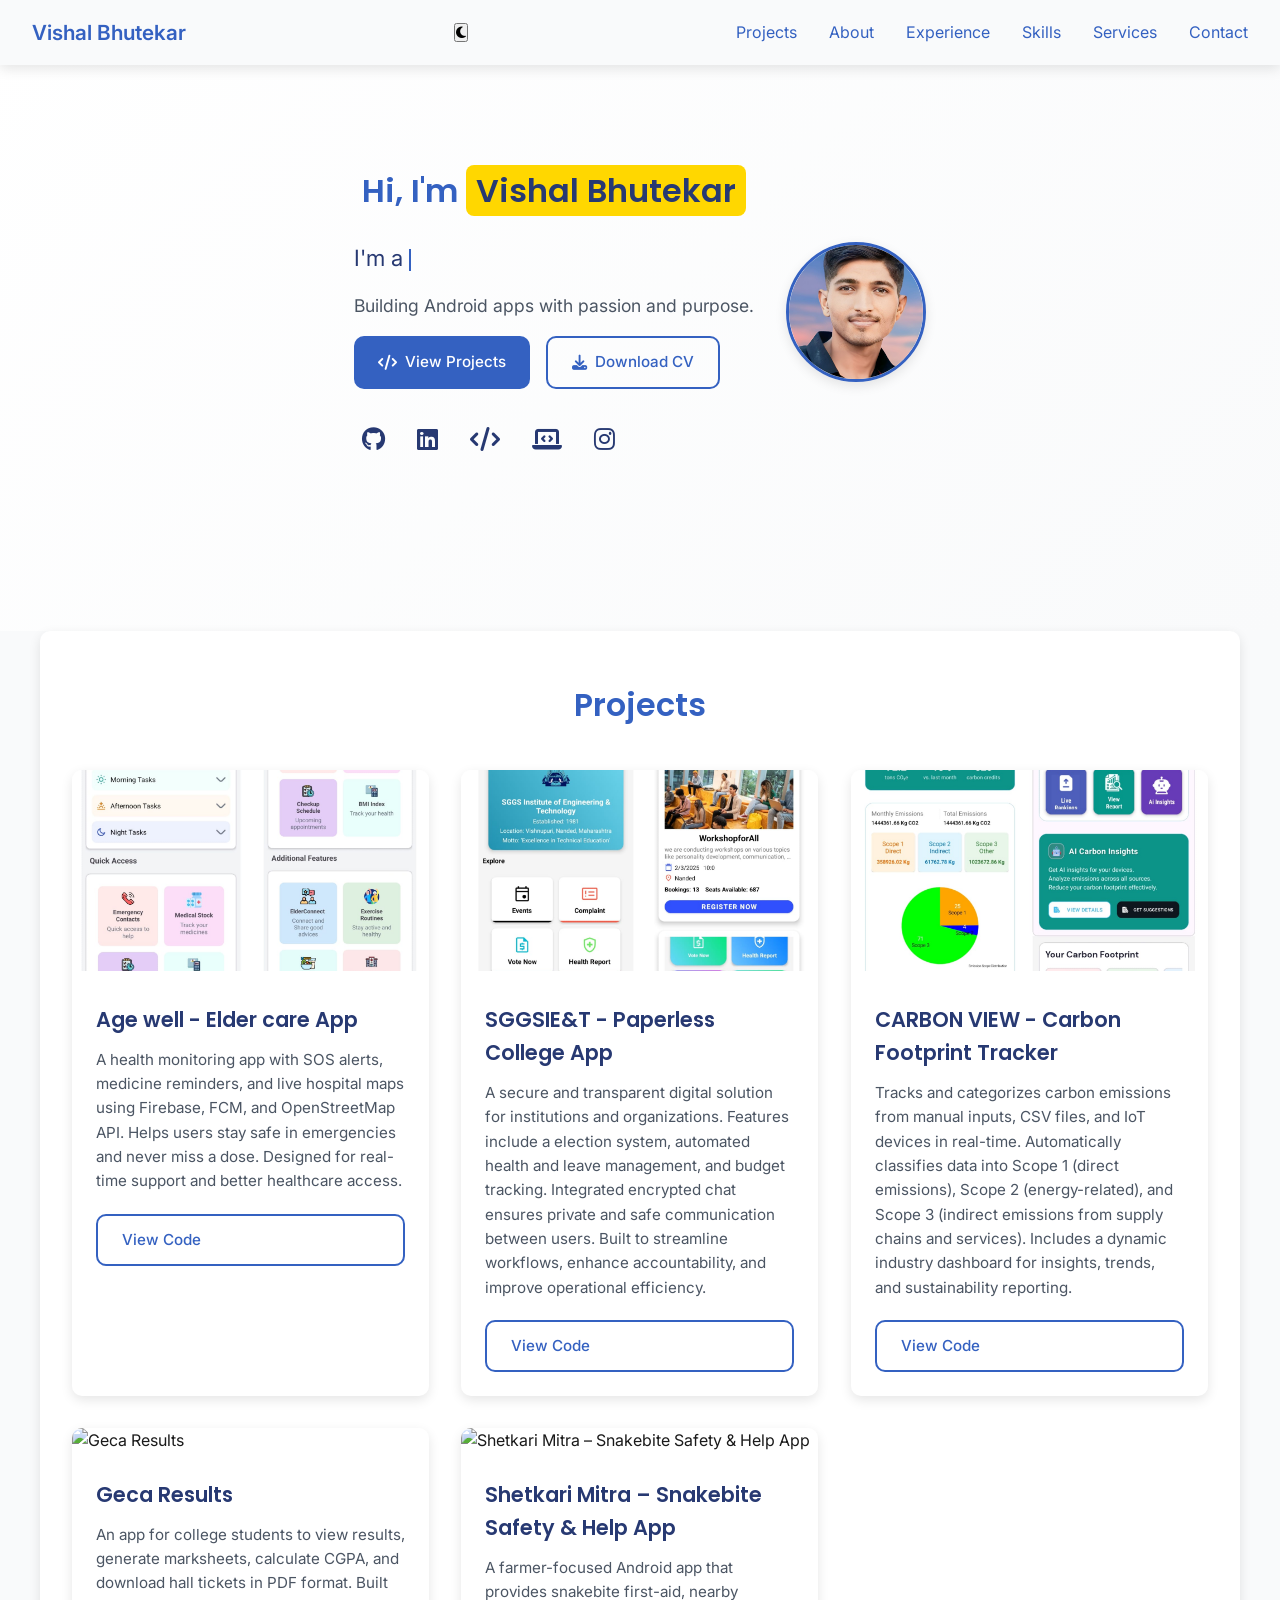
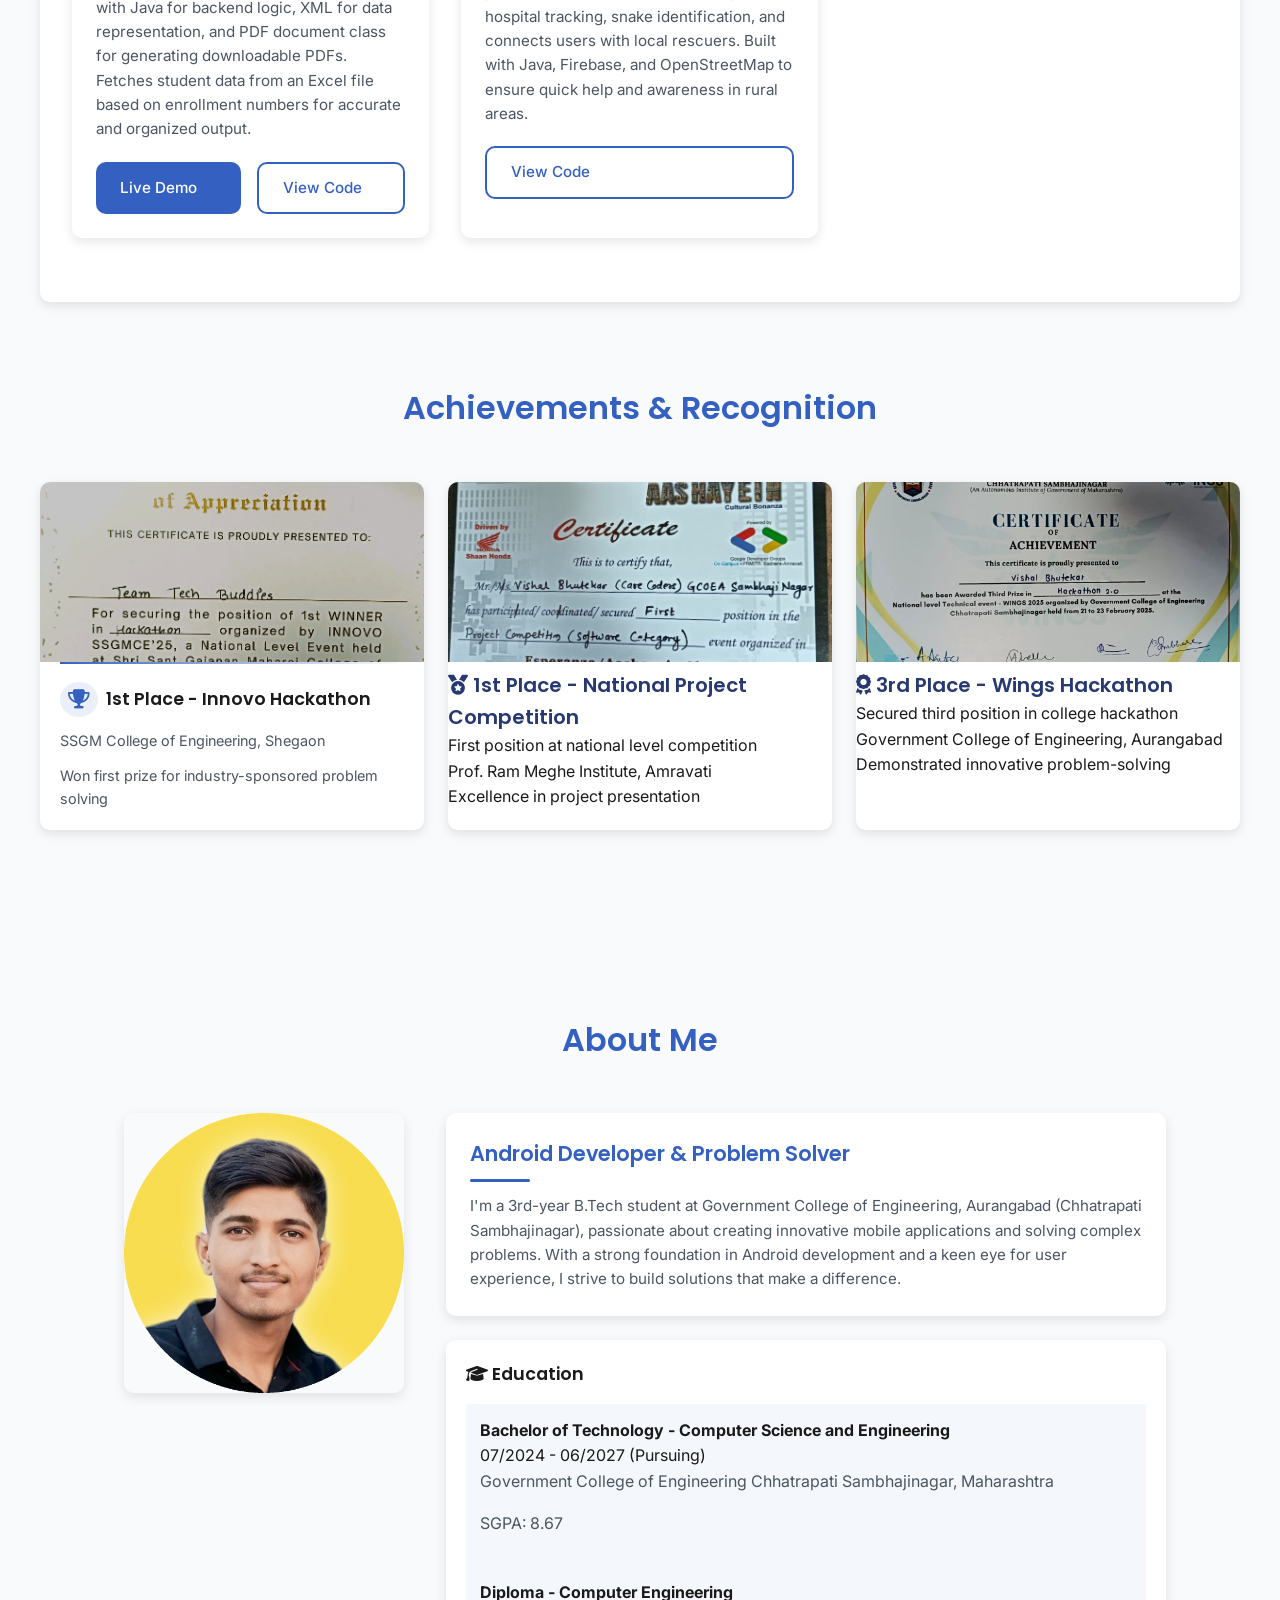
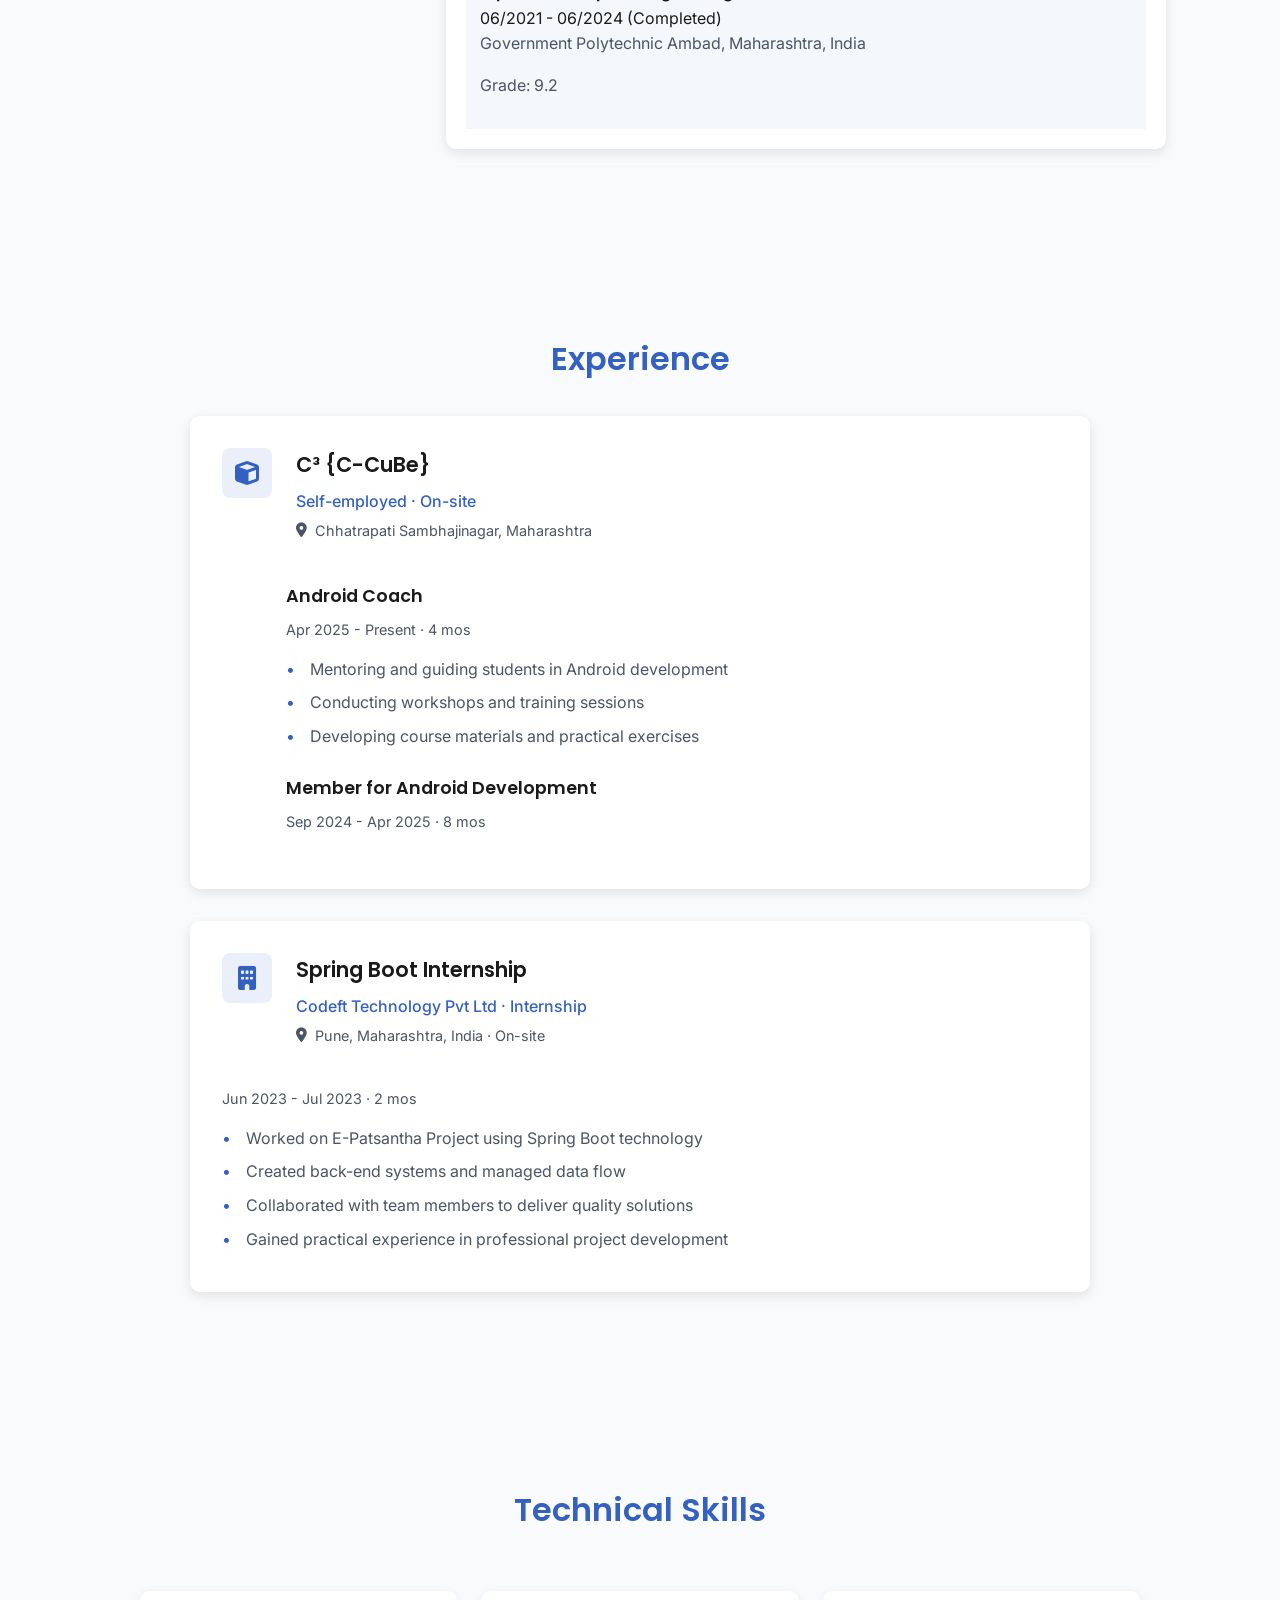
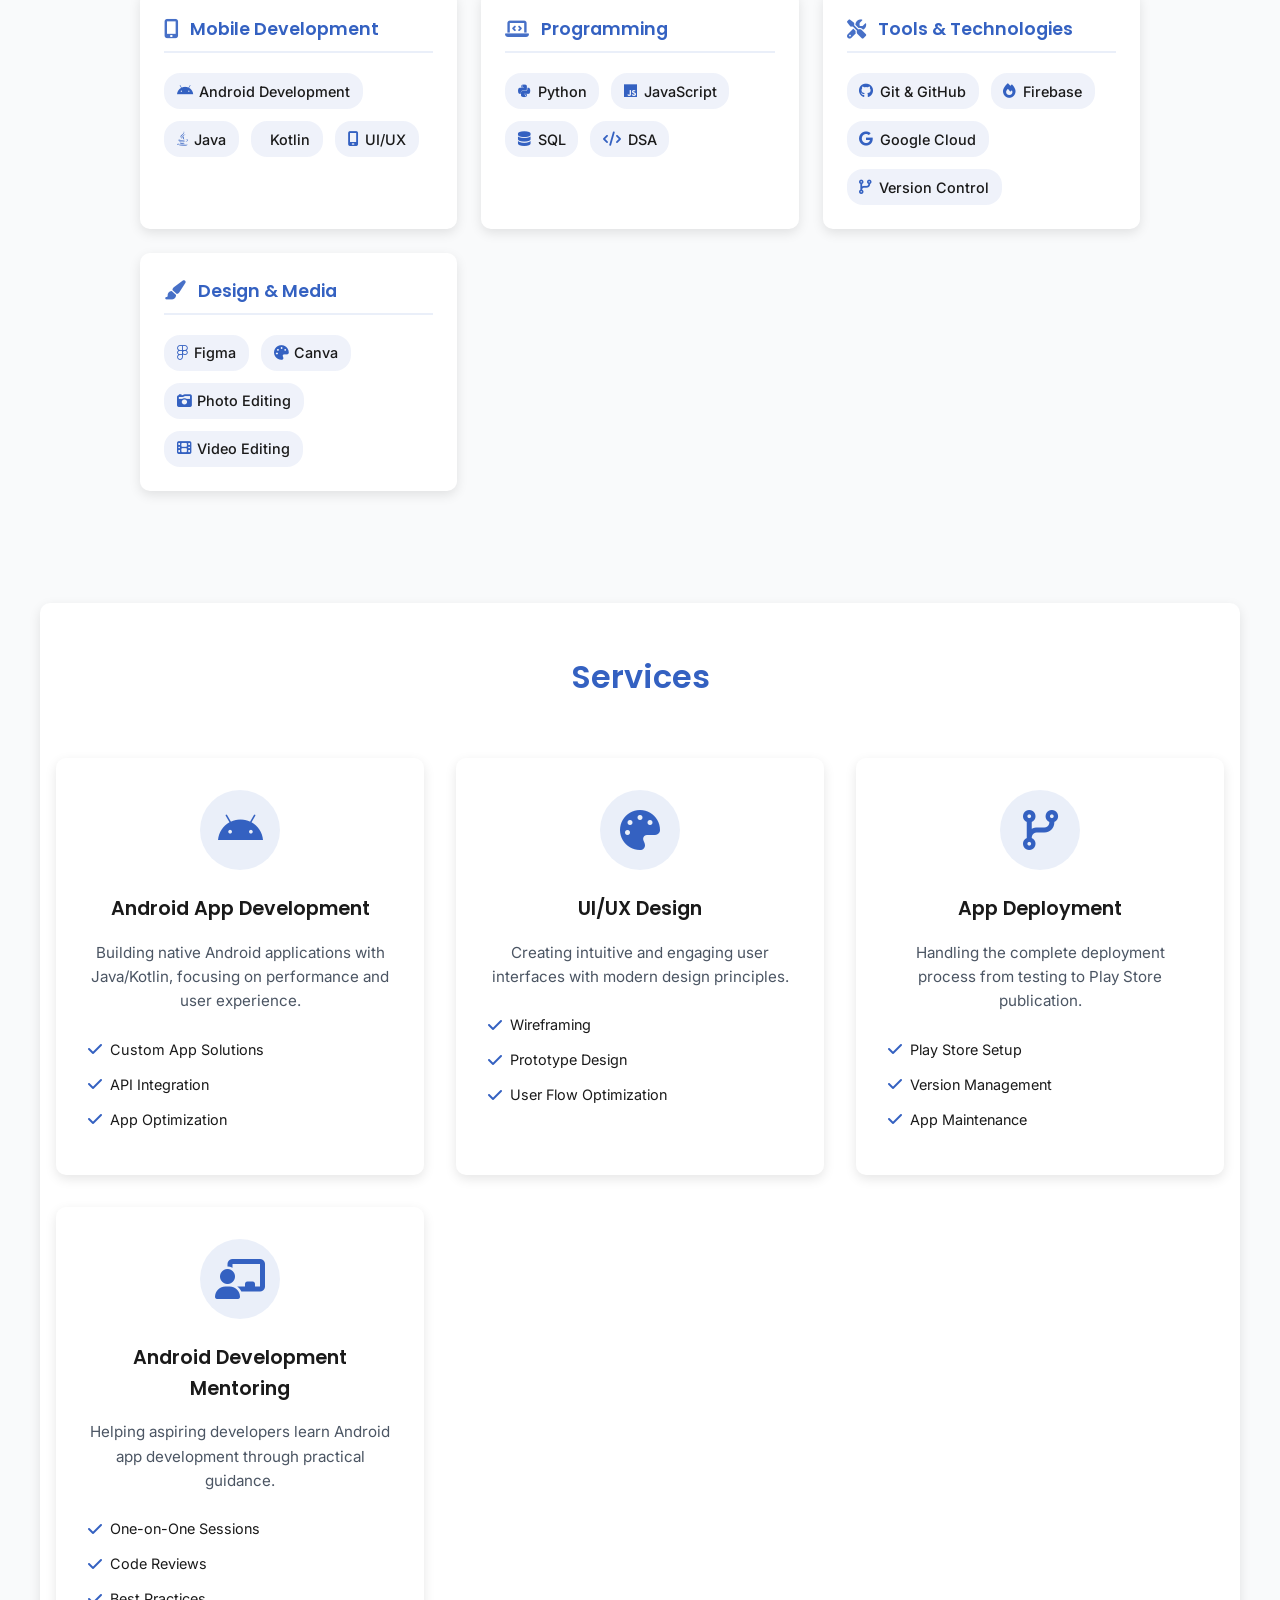
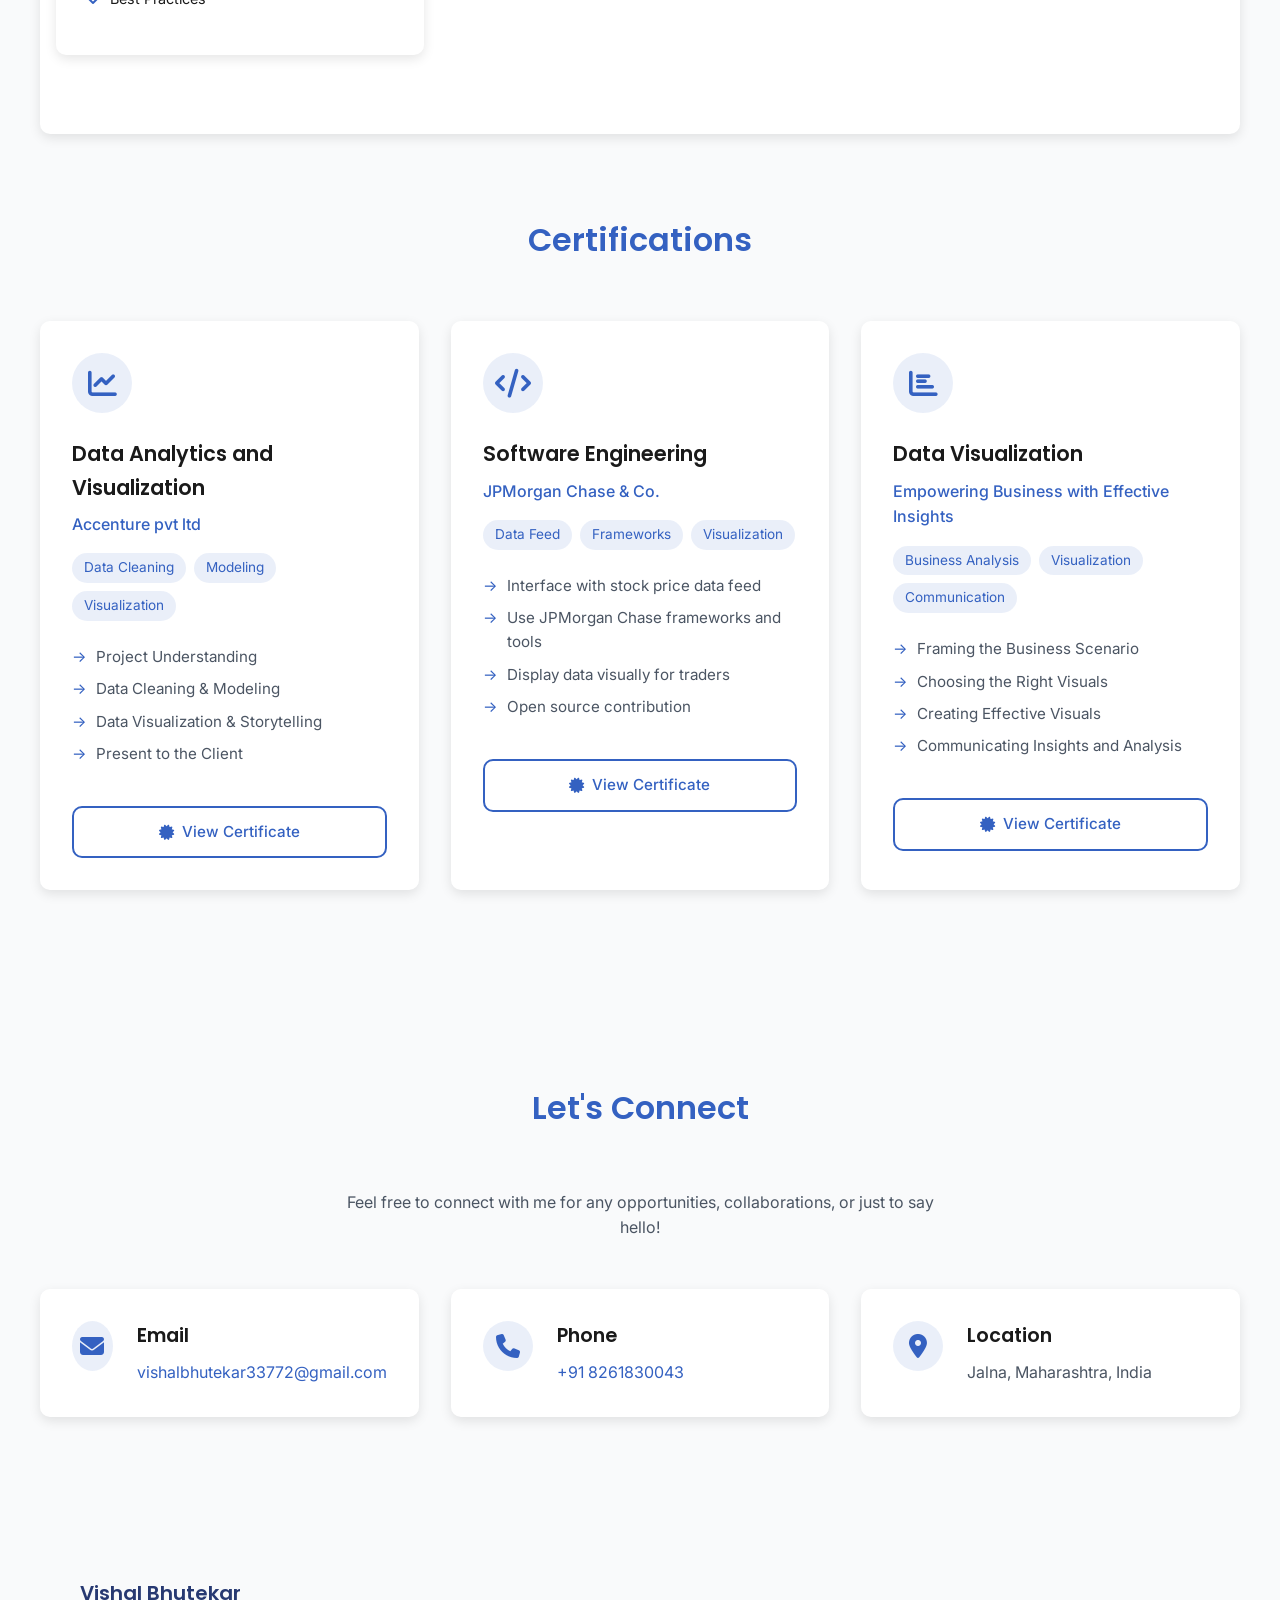
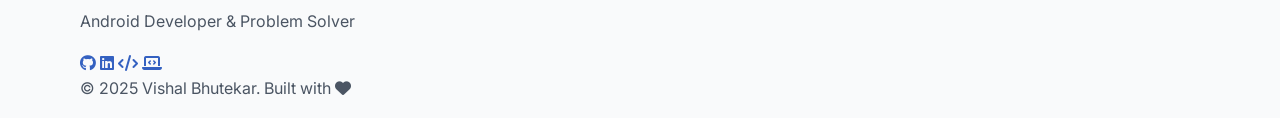
==== index.html @ 5644ce66 "added final commit" ====
<!DOCTYPE html>
<html lang="en">
<head>
    <meta charset="UTF-8">
    <meta name="viewport" content="width=device-width, initial-scale=1.0, viewport-fit=cover">
    <meta name="description" content="Portfolio of Vishal Rajesh Bhutekar - Computer Science student at Government College of Engineering, Aurangabad specializing in Android development">
    <meta name="keywords" content="Android development, web development, Vishal Rajesh Bhutekar, LeetCode, Codeforces, open source">
    <meta name="author" content="Vishal Rajesh Bhutekar">
    <meta property="og:title" content="Vishal Bhutekar - Portfolio">
    <meta property="og:description" content="Explore the portfolio of Vishal Rajesh Bhutekar, an Android Developer passionate about creating innovative applications. Contact: vishalbhutekar33772@gmail.com">
    <meta property="og:image" content="images/profile.jpg">
    <meta property="og:url" content="https://vishalbhutekar.netlify.app/">
    <title>Vishal Bhutekar - Portfolio</title>

    <!-- Favicon -->
    <link rel="icon" type="image/webp" href="images/favicon.webp">
    <!-- Preload critical resources -->
    <link rel="preload" href="https://fonts.googleapis.com/css2?family=Inter:wght@400;500;600;700&family=Poppins:wght@400;500;600;700&display=swap" as="style">
    <link rel="preload" href="images/profile.webp" as="image">

    <!-- Google Fonts -->
    <link href="https://fonts.googleapis.com/css2?family=Inter:wght@400;500;600;700&family=Poppins:wght@400;500;600;700&display=swap" rel="stylesheet">

    <!-- Font Awesome -->
    <link rel="stylesheet" href="https://cdnjs.cloudflare.com/ajax/libs/font-awesome/6.4.0/css/all.min.css" integrity="sha512-iecdLmaskl7CVkqkXNQ/ZH/XLlvWZOJyj7Yy7tcenmpD1ypASozpmT/E0iPtmFIB46ZmdtAc9eNBvH0H/ZpiBw==" crossorigin="anonymous" referrerpolicy="no-referrer" />

    <!-- AOS Animation Library -->
    <link rel="stylesheet" href="https://unpkg.com/aos@next/dist/aos.css" />

    <!-- Custom CSS -->
    <link rel="stylesheet" href="style.css">
</head>
<body>
    <!-- Loader -->
    <div class="loader">
        <div class="loader-content">
            <div class="spinner"></div>
        </div>
    </div>

    <!-- Scroll to Top Button -->
    <button id="scrollToTop" class="scroll-to-top" aria-label="Scroll to top">
        <i class="fas fa-arrow-up"></i>
    </button>

    <!-- Header / Navigation -->
    <header>
        <nav class="nav">
            <div class="nav-brand">Vishal Bhutekar</div>
            <div class="nav-actions">
                <button id="themeToggle" class="theme-toggle" aria-label="Toggle theme">
                    <i class="fas fa-moon"></i>
                </button>
                <button class="hamburger" aria-label="Toggle navigation menu" aria-expanded="false">
                    <i class="fas fa-bars"></i>
                </button>
            </div>
            <ul class="nav-links">
                <li><a href="#projects">Projects</a></li>
                <li><a href="#about">About</a></li>
                <li><a href="#experience">Experience</a></li>
                <li><a href="#skills">Skills</a></li>
                <li><a href="#services">Services</a></li>
                <li><a href="#contact">Contact</a></li>
            </ul>
        </nav>
    </header>

    <!-- Hero Section -->
    <section class="hero" id="home">
        <div class="hero-content" data-aos="fade-up">
            <div class="hero-text">
                <h2>Hi, I'm <span class="highlight">Vishal Bhutekar</span></h2>
                <div class="typing-text">I'm a 
                    <span class="typed-text"></span>
                    <span class="cursor"></span>
                </div>
                <p class="hero-tagline">Building Android apps with passion and purpose.</p>
                <div class="hero-actions">
                    <a href="#projects" class="btn-primary"><i class="fas fa-code"></i> View Projects</a>
                    <a href="javascript:void(0)" class="btn-secondary" id="download-cv"><i class="fas fa-download"></i> Download CV</a>
                </div>
                <div class="social-links">
                    <a href="https://github.com/vishal-bhutekar21" target="_blank" rel="noopener noreferrer" aria-label="GitHub Profile"><i class="fab fa-github"></i></a>
                    <a href="https://www.linkedin.com/in/vishal-bhutekar21/" target="_blank" rel="noopener noreferrer" aria-label="LinkedIn Profile"><i class="fab fa-linkedin"></i></a>
                    <a href="https://leetcode.com/u/Vishal_1233/" target="_blank" rel="noopener noreferrer" aria-label="LeetCode Profile"><i class="fas fa-code"></i></a>
                    <a href="https://codeforces.com/profile/Vishal_1233" target="_blank" rel="noopener noreferrer" aria-label="Codeforces Profile"><i class="fas fa-laptop-code"></i></a>
                    <a href="https://www.instagram.com/vishal_b__21/" target="_blank" rel="noopener noreferrer" aria-label="Instagram Profile"><i class="fab fa-instagram"></i></a>
                </div>
            </div>
            <div class="hero-image" data-aos="fade-left">
                <img src="images/profile.jpg" alt="Vishal Bhutekar profile picture" class="hero-img" loading="eager">
            </div>
        </div>
    </section>

    <!-- Projects Section -->
   <!-- Only the Projects Section is shown for brevity; replace this in your existing HTML -->
<section id="projects" class="section">
    <h2 data-aos="fade-up">Projects</h2>
    <div class="project-grid">
        <div class="project-card" data-aos="flip-up">
            <img src="images/agewell.jpg" alt="Age well - Elder care App" loading="lazy" data-src="images/agewell.jpg" data-alt="Age well - Elder care App" class="project-image" onclick="openImageModal(this)">
            <div class="project-info">
                <h3>Age well - Elder care App</h3>
                <p>A health monitoring app with SOS alerts, medicine reminders, and live hospital maps using Firebase, FCM, and OpenStreetMap API.
                Helps users stay safe in emergencies and never miss a dose.
                Designed for real-time support and better healthcare access.</p>
                <div class="project-links">
                    <a href="https://github.com/vishal-bhutekar21/Age-well-Elder-Care" target="_blank" class="btn-secondary" rel="noopener noreferrer" aria-label="Source Code of Age well - Elder care App">View Code</a>
                </div>
            </div>
        </div>
        <div class="project-card" data-aos="flip-up" data-aos-delay="50">
            <img src="images/SGGS.jpg" alt="SGGSIE&T - Paperless College App" loading="lazy" data-src="images/SGGS.jpg" data-alt="SGGSIE&T - Paperless College App" class="project-image" onclick="openImageModal(this)">
            <div class="project-info">
                <h3>SGGSIE&T - Paperless College App</h3>
                <p>A secure and transparent digital solution for institutions and organizations.
                Features include a  election system, automated health and leave management, and  budget tracking.
                Integrated encrypted chat ensures private and safe communication between users.
                Built to streamline workflows, enhance accountability, and improve operational efficiency.</p>
                <div class="project-links">
                    <a href="https://github.com/vishal-bhutekar21/SGGSIE-T-College-app" target="_blank" class="btn-secondary" rel="noopener noreferrer" aria-label="Source Code of SGGSIE&T - Paperless College App">View Code</a>
                </div>
            </div>
        </div>
        <div class="project-card" data-aos="flip-up" data-aos-delay="100">
            <img src="images/carbonview.jpg" alt="CARBON VIEW - Carbon Footprint Tracker" loading="lazy" data-src="images/carbonview.jpg" data-alt="CARBON VIEW - Carbon Footprint Tracker" class="project-image" onclick="openImageModal(this)">
            <div class="project-info">
                <h3>CARBON VIEW - Carbon Footprint Tracker</h3>
                <p>Tracks and categorizes carbon emissions from manual inputs, CSV files, and IoT devices in real-time.
                Automatically classifies data into Scope 1 (direct emissions), Scope 2 (energy-related), and Scope 3 (indirect emissions from supply chains and services).
                Includes a dynamic industry dashboard for insights, trends, and sustainability reporting.</p>
                <div class="project-links">
                    <a href="https://github.com/vishal-bhutekar21/CarbonEmission-Classification-and-categorization" target="_blank" class="btn-secondary" rel="noopener noreferrer" aria-label="Source Code of CARBON VIEW - Carbon Footprint Tracker">View Code</a>
                </div>
            </div>
        </div>
        <div class="project-card" data-aos="flip-up" data-aos-delay="150">
            <img src="images/gecaresults.jpg" alt="Geca Results" loading="lazy" data-src="images/gecaresults.jpg" data-alt="Geca Results" class="project-image" onclick="openImageModal(this)">
            <div class="project-info">
                <h3>Geca Results</h3>
                <p>An app for college students to view results, generate marksheets, calculate CGPA, and download hall tickets in PDF format. Built with Java for backend logic, XML for data representation, and PDF document class for generating downloadable PDFs. Fetches student data from an Excel file based on enrollment numbers for accurate and organized output.</p>
                <div class="project-links">
                    <a href="https://www.linkedin.com/posts/vishal-bhutekar21_studentapp-edtech-pdfgeneration-activity-7290397165086986243-SK_I?utm_source=social_share_send&utm_medium=member_desktop_web&rcm=ACoAAET0mSkBi9n9vj0mQd3CVee2BMG5hVN2OhA" target="_blank" class="btn-primary" rel="noopener noreferrer" aria-label="Live Demo of Geca Results">Live Demo</a>
                    <a href="https://github.com/vishal-bhutekar21/Geca-Results" target="_blank" class="btn-secondary" rel="noopener noreferrer" aria-label="Source Code of Geca Results">View Code</a>
                </div>
            </div>
        </div>
        <div class="project-card" data-aos="flip-up" data-aos-delay="200">
            <img src="images/fittrack.jpg" alt="Shetkari Mitra – Snakebite Safety & Help App" loading="lazy" data-src="images/fittrack.jpg" data-alt="Shetkari Mitra – Snakebite Safety & Help App" class="project-image" onclick="openImageModal(this)">
            <div class="project-info">
                <h3>Shetkari Mitra – Snakebite Safety & Help App</h3>
                <p>A farmer-focused Android app that provides snakebite first-aid, nearby hospital tracking, snake identification, and connects users with local rescuers.
                Built with Java, Firebase, and OpenStreetMap to ensure quick help and awareness in rural areas.</p>
                <div class="project-links">
                    
                    <a href="https://github.com/vishal-bhutekar21/Setkari-Mitra--Android-Application-" target="_blank" class="btn-secondary" rel="noopener noreferrer" aria-label="Source Code of Shetkari Mitra – Snakebite Safety & Help App">View Code</a>
                </div>
            </div>
        </div>
    </div>
</section>

    <!-- Achievements Section -->
    <section id="achievements" class="section">
        <h2 data-aos="fade-up">Achievements & Recognition</h2>
        <div class="achievements-grid">
            <!-- Innovo Hackathon Achievement -->
            <div class="achievement-card" data-aos="fade-up">
                <img src="images/ssgmce.jpg" 
                     alt="Innovo Hackathon 2024" 
                     loading="lazy"
                     data-src="images/ssgmce.jpg"
                     data-alt="Innovo Hackathon 2024"
                     class="achievement-image"
                     onclick="openImageModal(this)">
                <div class="achievement-content">
                    <h3><i class="fas fa-trophy"></i> 1st Place - Innovo Hackathon</h3>
                    <p>SSGM College of Engineering, Shegaon</p>
                    <p>Won first prize for industry-sponsored problem solving</p>
                </div>
            </div>

            <!-- PRMIT Project Competition -->
            <div class="achievement-card" data-aos="fade-up" data-aos-delay="100">
                <div class="achievement-image" onclick="openCertificateModal(this)">
                    <img src="images/amaravatihack.jpg" 
                         alt="National Level Project Competition" 
                         loading="lazy"
                         data-certificate="assets/certificates/prmit-certificate.pdf">
                </div>
                <div class="achievement-details">
                    <h3><i class="fas fa-medal"></i> 1st Place - National Project Competition</h3>
                    <ul>
                        <li>First position at national level competition</li>
                        <li>Prof. Ram Meghe Institute, Amravati</li>
                        <li>Excellence in project presentation</li>
                    </ul>
                </div>
            </div>

            <!-- Wings Hackathon -->
            <div class="achievement-card" data-aos="fade-up" data-aos-delay="200">
                <div class="achievement-image" onclick="openCertificateModal(this)">
                    <img src="images/gecahack.jpg" 
                         alt="Wings Hackathon GECA" 
                         loading="lazy"
                         data-certificate="assets/certificates/wings-certificate.pdf">
                </div>
                <div class="achievement-details">
                    <h3><i class="fas fa-award"></i> 3rd Place - Wings Hackathon</h3>
                    <ul>
                        <li>Secured third position in college hackathon</li>
                        <li>Government College of Engineering, Aurangabad</li>
                        <li>Demonstrated innovative problem-solving</li>
                    </ul>
                </div>
            </div>
        </div>
    </section>

    <!-- About Section -->
    <section id="about" class="section">
    <h2 data-aos="fade-up">About Me</h2>
    <div class="about-container" data-aos="fade-up">
        <div class="about-image-wrapper">
            <img src="images/picofme.png" alt="Vishal Rajesh Bhutekar" loading="lazy">
        </div>
        <div class="about-content">
            <div class="about-text">
                <h3>Android Developer & Problem Solver</h3>
                <p>I'm a 3rd-year B.Tech student at Government College of Engineering, Aurangabad (Chhatrapati Sambhajinagar), passionate about creating innovative mobile applications and solving complex problems. With a strong foundation in Android development and a keen eye for user experience, I strive to build solutions that make a difference.</p>
            </div>
            
            <div class="about-details">
                <div class="education-timeline">
                    <h4><i class="fas fa-graduation-cap"></i> Education</h4>
                    <div class="education-items">
                        <div class="education-item" data-aos="fade-up">
                            <div class="education-header">
                                <h5>Bachelor of Technology - Computer Science and Engineering</h5>
                                <span class="education-date">07/2024 - 06/2027 (Pursuing)</span>
                            </div>
                            <p class="education-school">Government College of Engineering Chhatrapati Sambhajinagar, Maharashtra</p>
                            <p class="education-score">SGPA: 8.67</p>
                        </div>

                        <div class="education-item" data-aos="fade-up">
                            <div class="education-header">
                                <h5>Diploma - Computer Engineering</h5>
                                <span class="education-date">06/2021 - 06/2024 (Completed)</span>
                            </div>
                            <p class="education-school">Government Polytechnic Ambad, Maharashtra, India</p>
                            <p class="education-score">Grade: 9.2</p>
                        </div>
                    </div>
                </div>
            </div>
        </div>
    </div>
</section>

    <!-- Experience Section -->
    <section id="experience" class="section">
        <h2 data-aos="fade-up">Experience</h2>
        <div class="experience-timeline">
            <!-- Current Role -->
            <div class="experience-card" data-aos="fade-up">
                <div class="experience-header">
                    <div class="company-logo">
                        <i class="fas fa-cube"></i>
                    </div>
                    <div class="experience-title">
                        <h3>C³ {C-CuBe}</h3>
                        <p class="company">Self-employed · On-site</p>
                        <p class="location"><i class="fas fa-map-marker-alt"></i> Chhatrapati Sambhajinagar, Maharashtra</p>
                    </div>
                </div>
                <div class="experience-roles">
                    <div class="role">
                        <h4>Android Coach</h4>
                        <p class="duration">Apr 2025 - Present · 4 mos</p>
                        <ul class="responsibilities">
                            <li>Mentoring and guiding students in Android development</li>
                            <li>Conducting workshops and training sessions</li>
                            <li>Developing course materials and practical exercises</li>
                        </ul>
                    </div>
                    <div class="role">
                        <h4>Member for Android Development</h4>
                        <p class="duration">Sep 2024 - Apr 2025 · 8 mos</p>
                    </div>
                </div>
            </div>

            <!-- Internship -->
            <div class="experience-card" data-aos="fade-up" data-aos-delay="100">
                <div class="experience-header">
                    <div class="company-logo">
                        <i class="fas fa-building"></i>
                    </div>
                    <div class="experience-title">
                        <h3>Spring Boot Internship</h3>
                        <p class="company">Codeft Technology Pvt Ltd · Internship</p>
                        <p class="location"><i class="fas fa-map-marker-alt"></i> Pune, Maharashtra, India · On-site</p>
                    </div>
                </div>
                <div class="experience-content">
                    <p class="duration">Jun 2023 - Jul 2023 · 2 mos</p>
                    <ul class="responsibilities">
                        <li>Worked on E-Patsantha Project using Spring Boot technology</li>
                        <li>Created back-end systems and managed data flow</li>
                        <li>Collaborated with team members to deliver quality solutions</li>
                        <li>Gained practical experience in professional project development</li>
                    </ul>
                </div>
            </div>
        </div>
    </section>

    <!-- Skills Section -->
    <section id="skills" class="section">
    <h2 data-aos="fade-up">Technical Skills</h2>
    <div class="skills-container">
        <div class="skills-wrapper" data-aos="fade-up">
            <div class="skill-category">
                <h3><i class="fas fa-mobile-alt"></i> Mobile Development</h3>
                <div class="skills-list">
                    <div class="skill-tag"><i class="fab fa-android"></i> Android Development</div>
                    <div class="skill-tag"><i class="fab fa-java"></i> Java</div>
                    <div class="skill-tag"><i class="fab fa-kotlin"></i> Kotlin</div>
                    <div class="skill-tag"><i class="fas fa-mobile-screen"></i> UI/UX</div>
                </div>
            </div>
            
            <div class="skill-category">
                <h3><i class="fas fa-laptop-code"></i> Programming</h3>
                <div class="skills-list">
                    <div class="skill-tag"><i class="fab fa-python"></i> Python</div>
                    <div class="skill-tag"><i class="fab fa-js"></i> JavaScript</div>
                    <div class="skill-tag"><i class="fas fa-database"></i> SQL</div>
                    <div class="skill-tag"><i class="fas fa-code"></i> DSA</div>
                </div>
            </div>

            <div class="skill-category">
                <h3><i class="fas fa-tools"></i> Tools & Technologies</h3>
                <div class="skills-list">
                    <div class="skill-tag"><i class="fab fa-github"></i> Git & GitHub</div>
                    <div class="skill-tag"><i class="fas fa-fire"></i> Firebase</div>
                    <div class="skill-tag"><i class="fab fa-google"></i> Google Cloud</div>
                    <div class="skill-tag"><i class="fas fa-code-branch"></i> Version Control</div>
                </div>
            </div>

            <div class="skill-category">
                <h3><i class="fas fa-paint-brush"></i> Design & Media</h3>
                <div class="skills-list">
                    <div class="skill-tag"><i class="fab fa-figma"></i> Figma</div>
                    <div class="skill-tag"><i class="fas fa-palette"></i> Canva</div>
                    <div class="skill-tag"><i class="fas fa-camera-retro"></i> Photo Editing</div>
                    <div class="skill-tag"><i class="fas fa-film"></i> Video Editing</div>
                </div>
            </div>
        </div>
    </div>
</section>

    <!-- Services Section -->
    <section id="services" class="section">
        <h2 data-aos="fade-up">Services</h2>
        <div class="services-grid">
            <div class="service-item" data-aos="flip-up">
                <i class="fab fa-android"></i>
                <h3>Android App Development</h3>
                <p>Building native Android applications with Java/Kotlin, focusing on performance and user experience.</p>
                <ul class="service-features">
                    <li><i class="fas fa-check"></i> Custom App Solutions</li>
                    <li><i class="fas fa-check"></i> API Integration</li>
                    <li><i class="fas fa-check"></i> App Optimization</li>
                </ul>
            </div>

            <div class="service-item" data-aos="flip-up" data-aos-delay="50">
                <i class="fas fa-palette"></i>
                <h3>UI/UX Design</h3>
                <p>Creating intuitive and engaging user interfaces with modern design principles.</p>
                <ul class="service-features">
                    <li><i class="fas fa-check"></i> Wireframing</li>
                    <li><i class="fas fa-check"></i> Prototype Design</li>
                    <li><i class="fas fa-check"></i> User Flow Optimization</li>
                </ul>
            </div>

            <div class="service-item" data-aos="flip-up" data-aos-delay="100">
                <i class="fas fa-code-branch"></i>
                <h3>App Deployment</h3>
                <p>Handling the complete deployment process from testing to Play Store publication.</p>
                <ul class="service-features">
                    <li><i class="fas fa-check"></i> Play Store Setup</li>
                    <li><i class="fas fa-check"></i> Version Management</li>
                    <li><i class="fas fa-check"></i> App Maintenance</li>
                </ul>
            </div>

            <div class="service-item" data-aos="flip-up" data-aos-delay="150">
                <i class="fas fa-chalkboard-teacher"></i>
                <h3>Android Development Mentoring</h3>
                <p>Helping aspiring developers learn Android app development through practical guidance.</p>
                <ul class="service-features">
                    <li><i class="fas fa-check"></i> One-on-One Sessions</li>
                    <li><i class="fas fa-check"></i> Code Reviews</li>
                    <li><i class="fas fa-check"></i> Best Practices</li>
                </ul>
            </div>
        </div>
    </section>

    <!-- Certifications Section -->
    <section id="certifications" class="section">
    <h2 data-aos="fade-up">Certifications</h2>
    <div class="certifications-grid">
        <!-- Data Analytics Certificate -->
        <div class="certification-card" data-aos="fade-up">
            <div class="certification-content">
                <div class="cert-icon">
                    <i class="fas fa-chart-line"></i>
                </div>
                <h3>Data Analytics and Visualization</h3>
                <p class="issuer">Accenture pvt ltd</p>
                <div class="cert-skills">
                    <span>Data Cleaning</span>
                    <span>Modeling</span>
                    <span>Visualization</span>
                </div>
                <ul class="cert-details">
                    <li>Project Understanding</li>
                    <li>Data Cleaning & Modeling</li>
                    <li>Data Visualization & Storytelling</li>
                    <li>Present to the Client</li>
                </ul>
                <a href="assets/certificates/accenturecertificate.pdf" class="btn-secondary cert-btn" target="_blank">
                    <i class="fas fa-certificate"></i> View Certificate
                </a>
            </div>
        </div>

        <!-- Software Engineering Certificate -->
        <div class="certification-card" data-aos="fade-up" data-aos-delay="100">
            <div class="certification-content">
                <div class="cert-icon">
                    <i class="fas fa-code"></i>
                </div>
                <h3>Software Engineering</h3>
                <p class="issuer">JPMorgan Chase & Co.</p>
                <div class="cert-skills">
                    <span>Data Feed</span>
                    <span>Frameworks</span>
                    <span>Visualization</span>
                </div>
                <ul class="cert-details">
                    <li>Interface with stock price data feed</li>
                    <li>Use JPMorgan Chase frameworks and tools</li>
                    <li>Display data visually for traders</li>
                    <li>Open source contribution</li>
                </ul>
                <a href="assets/certificates/jpmorgancerti.pdf" class="btn-secondary cert-btn" target="_blank">
                    <i class="fas fa-certificate"></i> View Certificate
                </a>
            </div>
        </div>

        <!-- Data Visualization Certificate -->
        <div class="certification-card" data-aos="fade-up" data-aos-delay="200">
            <div class="certification-content">
                <div class="cert-icon">
                    <i class="fas fa-chart-bar"></i>
                </div>
                <h3>Data Visualization</h3>
                <p class="issuer">Empowering Business with Effective Insights</p>
                <div class="cert-skills">
                    <span>Business Analysis</span>
                    <span>Visualization</span>
                    <span>Communication</span>
                </div>
                <ul class="cert-details">
                    <li>Framing the Business Scenario</li>
                    <li>Choosing the Right Visuals</li>
                    <li>Creating Effective Visuals</li>
                    <li>Communicating Insights and Analysis</li>
                </ul>
                <a href="assets/certificates/tatacertificate.pdf" class="btn-secondary cert-btn" target="_blank">
                    <i class="fas fa-certificate"></i> View Certificate
                </a>
            </div>
        </div>
    </div>
</section>

    <!-- Contact Section -->
    <section id="contact" class="section">
    <h2 data-aos="fade-up">Let's Connect</h2>
    <div class="contact-container">
        <div class="contact-intro" data-aos="fade-up">
          
            <p>Feel free to connect with me for any opportunities, collaborations, or just to say hello!</p>
        </div>
        <div class="contact-grid">
            <div class="contact-card" data-aos="fade-up">
                <div class="card-icon">
                    <i class="fas fa-envelope"></i>
                </div>
                <div class="card-content">
                    <h3>Email</h3>
                    <a href="mailto:vishalbhutekar33772@gmail.com" class="contact-link">
                        vishalbhutekar33772@gmail.com
                    </a>
                </div>
            </div>
            <div class="contact-card" data-aos="fade-up" data-aos-delay="50">
                <div class="card-icon">
                    <i class="fas fa-phone"></i>
                </div>
                <div class="card-content">
                    <h3>Phone</h3>
                    <a href="tel:+918261830043" class="contact-link">
                        +91 8261830043
                    </a>
                </div>
            </div>
            <div class="contact-card" data-aos="fade-up" data-aos-delay="100">
                <div class="card-icon">
                    <i class="fas fa-map-marker-alt"></i>
                </div>
                <div class="card-content">
                    <h3>Location</h3>
                    <p>Jalna, Maharashtra, India</p>
                </div>
            </div>
            
        </div>
        
           
    </div>
</section>

    <!-- Footer -->
    <footer class="footer">
    <div class="container">
        <div class="footer-content">
            <div class="footer-brand">
                <h3>Vishal Bhutekar</h3>
                <p>Android Developer & Problem Solver</p>
            </div>
            <div class="footer-social">
                <a href="https://github.com/vishal-bhutekar21" target="_blank" rel="noopener noreferrer" aria-label="GitHub">
                    <i class="fab fa-github"></i>
                </a>
                <a href="https://www.linkedin.com/in/vishal-bhutekar21/" target="_blank" rel="noopener noreferrer" aria-label="LinkedIn">
                    <i class="fab fa-linkedin"></i>
                </a>
                <a href="https://leetcode.com/u/Vishal_1233/" target="_blank" rel="noopener noreferrer" aria-label="LeetCode">
                    <i class="fas fa-code"></i>
                </a>
                <a href="https://codeforces.com/profile/Vishal_1233" target="_blank" rel="noopener noreferrer" aria-label="Codeforces">
                    <i class="fas fa-laptop-code"></i>
                </a>
            </div>
        </div>
        <div class="footer-bottom">
            <p>&copy; 2025 Vishal Bhutekar. Built with <i class="fas fa-heart"></i></p>
        </div>
    </div>
</footer>

    <!-- Scripts -->
    <script src="https://unpkg.com/aos@next/dist/aos.js"></script>
    <script src="https://cdn.jsdelivr.net/npm/typed.js@2.0.12"></script>
    <script src="main.js"></script>
</body>
</html>
---- style.css ----
/* Root Variables for Light and Dark Modes */
:root {
    --primary: #3461c1;
    --primary-dark: #273972;
    --accent: #ffd700;
    --bg: #f9fafb;
    --section-bg: #ffffff;
    --text: #1a1a1a;
    --text-muted: #4b5563;
    --border: #e5e7eb;
    --shadow: 0 4px 12px rgba(0, 0, 0, 0.1);
    --radius: 10px;
    --transition: all 0.3s ease;
     --primary-rgb: 52, 97, 193; 
}

[data-theme="dark"] {
    --primary: #60a5fa;
    --primary-dark: #3b82f6;
    --accent: #facc15;
    --bg: #111827;
    --section-bg: #1f2a44;
    --text: #e5e7eb;
    --text-muted: #9ca3af;
    --border: #374151;
    --shadow: 0 4px 12px rgba(0, 0, 0, 0.3);
}

/* Add at the top of your CSS file */
:root {
    --container-width-xl: 1440px;
    --container-width-lg: 1200px;
    --container-width-md: 968px;
    --container-width-sm: 768px;
    --container-width-xs: 480px;
}

/* Global Responsive Container */
.container {
    width: 90%;
    max-width: var(--container-width-lg);
    margin: 0 auto;
    padding: 0 1rem;
}

/* Section Spacing */
.section {
    padding: 5rem 0;
}

@media (max-width: 968px) {
    .section {
        padding: 4rem 0;
    }
}

@media (max-width: 768px) {
    .section {
        padding: 3rem 0;
    }
}

/* Responsive Typography */
html {
    font-size: 16px;
}

@media screen and (max-width: 1200px) {
    :root {
        --container-padding: 1.25rem;
        --section-spacing: 3.5rem;
    }
}

@media screen and (max-width: 992px) {
    html {
        font-size: 15px;
    }
    :root {
        --section-spacing: 3rem;
    }
}

@media screen and (max-width: 768px) {
    html {
        font-size: 14px;
    }
    :root {
        --container-padding: 1rem;
        --section-spacing: 2.5rem;
    }
}

@media screen and (max-width: 480px) {
    html {
        font-size: 13px;
    }
    :root {
        --container-padding: 0.875rem;
        --section-spacing: 2rem;
    }
}

/* Global Reset */
*, *::before, *::after {
    box-sizing: border-box;
    margin: 0;
    padding: 0;
}

body {
    font-family: 'Inter', 'Segoe UI', Arial, sans-serif;
    background: var(--bg);
    color: var(--text);
    font-size: 1rem;
    line-height: 1.6;
    min-height: 100vh;
    -webkit-font-smoothing: antialiased;
    scroll-behavior: smooth;
    transition: var(--transition);
}

/* Loader Styles */
.loader {
    position: fixed;
    top: 0;
    left: 0;
    width: 100%;
    height: 100%;
    background: var(--bg);
    display: flex;
    align-items: center;
    justify-content: center;
    z-index: 1000;
    transition: opacity 0.3s ease-out;
}

.loader.hidden {
    opacity: 0;
    pointer-events: none;
}

.spinner {
    width: 40px;
    height: 40px;
    border: 4px solid var(--primary);
    border-top: 4px solid var(--accent);
    border-radius: 50%;
    animation: spin 1s linear infinite;
}

@keyframes spin {
    0% { transform: rotate(0deg); }
    100% { transform: rotate(360deg); }
}

/* Scroll to Top Button */
.scroll-to-top {
    position: fixed;
    bottom: 24px;
    right: 24px;
    background: var(--primary);
    color: #fff;
    border: none;
    border-radius: 50%;
    width: 48px;
    height: 48px;
    display: flex;
    align-items: center;
    justify-content: center;
    cursor: pointer;
    opacity: 0;
    visibility: hidden;
    transition: var(--transition);
}

.scroll-to-top.show {
    opacity: 1;
    visibility: visible;
}

.scroll-to-top:hover {
    background: var(--primary-dark);
    transform: scale(1.1);
}

/* Reusable Containers */
.section {
    padding: 4rem 1rem;
    max-width: 1200px;
    margin: 0 auto;
}

h1, h2, h3, h4 {
    font-family: 'Poppins', 'Inter', sans-serif;
    font-weight: 600;
}

h1 { font-size: 2.5rem; margin-bottom: 0.5rem; }
h2 { font-size: 2rem; color: var(--primary); margin-bottom: 1.5rem; text-align: center; }
h3 { font-size: 1.25rem; color: var(--primary-dark); }
p { margin-bottom: 1rem; color: var(--text-muted); }

a {
    color: var(--primary);
    text-decoration: none;
    transition: var(--transition);
}

a:hover, a:focus { color: var(--accent); }
a:focus { outline: 2px solid var(--accent); outline-offset: 2px; }

ul, li { list-style: none; }

/* Button Styles */
.btn-primary, .btn-secondary {
    padding: 0.75rem 1.5rem;
    font-size: 0.95rem;
    border-radius: var(--radius);
    border: none;
    display: inline-flex;
    align-items: center;
    gap: 0.5rem;
    font-weight: 500;
    cursor: pointer;
    transition: var(--transition);
}

.btn-primary {
    background: var(--primary);
    color: #fff;
}

.btn-primary:hover, .btn-primary:focus {
    background: var(--primary-dark);
    color: var(--accent);
    transform: translateY(-2px);
}

.btn-secondary {
    background: transparent;
    color: var(--primary);
    border: 2px solid var(--primary);
}

.btn-secondary:hover, .btn-secondary:focus {
    background: var(--primary);
    color: #fff;
    transform: translateY(-2px);
}

/* Navigation Styles */
header {
    background: var(--section-bg);
    border-bottom: 1px solid var(--border);
    box-shadow: var(--shadow);
    position: sticky;
    top: 0;
    z-index: 1000;
}

.nav {
    display: flex;
    justify-content: space-between;
    align-items: center;
    padding: 1rem 2rem;
    position: fixed;
    width: 100%;
    top: 0;
    background: var(--bg);
    z-index: 1000;
    box-shadow: var(--shadow);
}

.nav-brand {
    font-size: 1.3rem;
    font-weight: 600;
    color: var(--primary);
}

.nav-actions {
    display: flex;
    align-items: center;
    gap: 1rem;
}

.hamburger {
    display: none;
    background: none;
    border: none;
    font-size: 1.5rem;
    color: var(--text);
    cursor: pointer;
    padding: 0.5rem;
}

.nav-links {
    display: flex;
    gap: 2rem;
    list-style: none;
    margin: 0;
    padding: 0;
}

@media screen and (max-width: 768px) {
    .hamburger {
        display: block;
    }

    .nav-links {
        display: none;
        position: absolute;
        top: 100%;
        left: 0;
        width: 100%;
        flex-direction: column;
        background: var(--bg);
        padding: 1rem;
        box-shadow: var(--shadow);
        text-align: center;
        gap: 1rem;
    }

    .nav-links.active {
        display: flex;
    }

    .nav-links li a {
        padding: 0.5rem 1rem;
        display: block;
    }
}

/* Hero Section */
.hero {
    background: linear-gradient(135deg, var(--section-bg) 0%, var(--bg) 100%);
    min-height: 70vh;
    display: flex;
    align-items: center;
    padding: 3rem 1rem;
}

.hero-content {
    display: flex;
    align-items: center;
    gap: 2rem;
    max-width: 1200px;
    margin: 0 auto;
}

.hero-text {
    flex: 1;
}

.hero-img {
    width: 140px;
    height: 140px;
    object-fit: cover;
    border-radius: 50%;
    border: 3px solid var(--primary);
    box-shadow: var(--shadow);
    transition: transform 0.3s ease;
}

.hero-img:hover {
    transform: scale(1.05);
}

.hero h2 span {
    background: var(--accent);
    color: var(--primary-dark);
    padding: 0.1em 0.3em;
    border-radius: 8px;
}

.hero-tagline {
    font-size: 1.1rem;
    color: var(--text-muted);
    margin: 1rem 0;
}

.typing-text {
    font-size: 1.4rem;
    color: var(--primary-dark);
    margin-bottom: 1rem;
}

.cursor {
    display: inline-block;
    width: 2px;
    height: 1.4rem;
    background: var(--primary);
    animation: blink 0.75s step-end infinite;
    vertical-align: middle;
}

@keyframes blink {
    50% { opacity: 0; }
}

.hero-actions {
    display: flex;
    gap: 1rem;
    flex-wrap: wrap;
}

.social-links {
    display: flex;
    gap: 1rem;
    margin-top: 1.5rem;
}

.social-links a {
    font-size: 1.5rem;
    color: var(--primary-dark);
    padding: 0.5rem;
    transition: var(--transition);
}

.social-links a:hover {
    color: var(--accent);
    transform: scale(1.2);
}

/* Projects Section */
#projects {
    background: var(--section-bg);
    border-radius: var(--radius);
    box-shadow: var(--shadow);
    padding: 3rem 1rem;
}

.project-grid {
    display: grid;
    grid-template-columns: repeat(auto-fit, minmax(300px, 1fr));
    gap: 2rem;
    max-width: 1200px;
    margin: 0 auto;
    padding: 1rem;
}

.project-card {
    background: var(--section-bg);
    border-radius: var(--radius);
    box-shadow: var(--shadow);
    overflow: hidden;
    transition: var(--transition);
}

.project-card:hover, .project-card:focus-within {
    transform: translateY(-5px);
    box-shadow: 0 8px 24px rgba(0, 0, 0, 0.15);
}

.project-card img {
    aspect-ratio: 16/9;
    width: 100%;
    height: auto;
    object-fit: cover;
    cursor: pointer;
}

.project-info {
    padding: 1.5rem;
}

.project-info h3 {
    margin-bottom: 0.75rem;
    font-size: 1.3rem;
}

.project-info p {
    font-size: 0.95rem;
    line-height: 1.6;
}

.project-links {
    display: flex;
    gap: 1rem;
    margin-top: 1.25rem;
}

.project-links a {
    flex: 1;
    text-align: center;
}

/* Achievements Section */
.stats-container {
    display: flex;
    justify-content: center;
    gap: 1.5rem;
    flex-wrap: wrap;
}

.stat-item {
    text-align: center;
    padding: 1.5rem;
    background: var(--section-bg);
    border-radius: var(--radius);
    box-shadow: var(--shadow);
    min-width: 180px;
    transition: var(--transition);
}

.stat-item:hover {
    transform: scale(1.05);
}

.stat-item i {
    font-size: 1.8rem;
    color: var(--primary);
    margin-bottom: 0.75rem;
}

.stat-item h3 {
    font-size: 1.4rem;
}

.stat-item p {
    font-size: 0.9rem;
}

.achievements-container {
    display: flex;
    gap: 3rem;
    align-items: center;
    margin-top: 2rem;
}

.achievements-image {
    flex: 1;
    max-width: 500px;
}

.achievements-image img {
    width: 100%;
    height: auto;
    border-radius: var(--radius);
    box-shadow: var(--shadow);
    transition: transform 0.3s ease;
}

.achievements-image img:hover {
    transform: scale(1.02);
}

.achievements-content {
    flex: 1;
}

.achievement-stats {
    display: grid;
    grid-template-columns: repeat(auto-fit, minmax(150px, 1fr));
    gap: 1.5rem;
    margin-bottom: 2rem;
}

.achievement-list {
    display: flex;
    flex-direction: column;
    gap: 1.5rem;
}

.achievement-item {
    display: flex;
    align-items: flex-start;
    gap: 1rem;
    padding: 1rem;
    background: var(--section-bg);
    border-radius: var(--radius);
    box-shadow: var(--shadow);
    transition: transform 0.3s ease;
}

.achievement-item:hover {
    transform: translateX(10px);
}

.achievement-item i {
    font-size: 1.5rem;
    color: var(--primary);
    padding: 0.5rem;
    background: rgba(var(--primary-rgb), 0.1);
    border-radius: 50%;
}

.achievement-item h4 {
    color: var(--text);
    margin-bottom: 0.25rem;
    font-size: 1.1rem;
}

.achievement-item p {
    color: var(--text-muted);
    font-size: 0.9rem;
    margin: 0;
}

/* Achievement Section Styles */
.achievements-grid {
    display: grid;
    grid-template-columns: repeat(auto-fit, minmax(280px, 1fr));
    gap: 1.5rem;
    padding: 1.5rem 0;
    max-width: 1200px;
    margin: 0 auto;
}

.achievement-card {
    background: var(--section-bg);
    border-radius: var(--radius);
    box-shadow: var(--shadow);
    overflow: hidden;
    transition: all 0.3s ease;
    height: 100%;
    display: flex;
    flex-direction: column;
    position: relative;
}

.achievement-card:hover {
    transform: translateY(-5px);
    box-shadow: 0 8px 24px rgba(var(--primary-rgb), 0.15);
}

.achievement-card img {
    width: 100%;
    height: 180px;
    object-fit: cover;
    cursor: pointer;
    transition: transform 0.3s ease;
}

.achievement-card:hover img {
    transform: scale(1.05);
}

.achievement-content {
    padding: 1.25rem;
    flex: 1;
    display: flex;
    flex-direction: column;
    gap: 0.75rem;
    position: relative;
}

.achievement-content::before {
    content: '';
    position: absolute;
    top: 0;
    left: 1.25rem;
    right: 1.25rem;
    height: 2px;
    background: linear-gradient(to right, var(--primary), transparent);
}

.achievement-content h3 {
    display: flex;
    align-items: center;
    gap: 0.5rem;
    color: var(--text);
    font-size: 1.1rem;
    line-height: 1.4;
}

.achievement-content h3 i {
    color: var(--primary);
    font-size: 1.2rem;
    background: rgba(var(--primary-rgb), 0.1);
    padding: 0.5rem;
    border-radius: 50%;
    transition: all 0.3s ease;
}

.achievement-card:hover .achievement-content h3 i {
    background: var(--primary);
    color: #fff;
    transform: rotate(360deg);
}

.achievement-content p {
    color: var(--text-muted);
    font-size: 0.9rem;
    line-height: 1.6;
    margin: 0;
}

.achievement-meta {
    display: flex;
    align-items: center;
    gap: 1rem;
    margin-top: auto;
    padding-top: 0.75rem;
    border-top: 1px solid rgba(var(--primary-rgb), 0.1);
}

.achievement-date {
    font-size: 0.85rem;
    color: var(--primary);
    display: flex;
    align-items: center;
    gap: 0.25rem;
}

.achievement-date i {
    font-size: 0.9rem;
}

@media screen and (max-width: 768px) {
    .achievements-grid {
        grid-template-columns: repeat(auto-fit, minmax(250px, 1fr));
        padding: 1rem;
        gap: 1.25rem;
    }

    .achievement-card img {
        height: 160px;
    }

    .achievement-content {
        padding: 1rem;
    }

    .achievement-content h3 {
        font-size: 1rem;
    }
}

@media screen and (max-width: 480px) {
    .achievements-grid {
        grid-template-columns: 1fr;
        max-width: 320px;
        margin: 0 auto;
    }

    .achievement-card img {
        height: 150px;
    }
}

/* Update Modal Styles */
.image-modal {
    position: fixed;
    top: 0;
    left: 0;
    width: 100%;
    height: 100%;
    background: rgba(0, 0, 0, 0.9);
    display: none;
    justify-content: center;
    align-items: center;
    z-index: 1100;
    opacity: 0;
    transition: opacity 0.3s ease;
    padding: 1rem;
}

.modal-content {
    position: relative;
    max-width: min(90%, 1200px);
    max-height: 90vh;
    margin: auto;
}

.modal-image {
    max-width: 100%;
    max-height: 85vh;
    object-fit: contain;
    border-radius: var(--radius);
    display: block;
    margin: 0 auto;
}

/* Contact Section Styles */
.contact-container {
    max-width: 1200px;
    margin: 0 auto;
    padding: 2rem 0;
}

.contact-intro {
    text-align: center;
    margin-bottom: 3rem;
}

.contact-intro h3 {
    font-size: 1.8rem;
    color: var(--primary);
    margin-bottom: 1rem;
}

.contact-intro p {
    color: var(--text-muted);
    max-width: 600px;
    margin: 0 auto;
}

.contact-grid {
    display: grid;
    grid-template-columns: repeat(auto-fit, minmax(300px, 1fr));
    gap: 2rem;
    margin-bottom: 3rem;
}

.contact-card {
    background: var(--section-bg);
    border-radius: var(--radius);
    padding: 2rem;
    box-shadow: var(--shadow);
    transition: transform 0.3s ease;
    display: flex;
    align-items: flex-start;
    gap: 1.5rem;
}

.contact-card:hover {
    transform: translateY(-5px);
}

.card-icon {
    width: 50px;
    height: 50px;
    background: rgba(var(--primary-rgb), 0.1);
    border-radius: 50%;
    display: flex;
    align-items: center;
    justify-content: center;
}

.card-icon i {
    font-size: 1.5rem;
    color: var(--primary);
}

.card-content h3 {
    color: var(--text);
    margin-bottom: 0.5rem;
    font-size: 1.2rem;
}

.card-content p {
    color: var(--text-muted);
    margin: 0;
    line-height: 1.5;
}

.contact-link {
    color: var(--primary);
    text-decoration: none;
    transition: color 0.3s ease;
}

.contact-link:hover {
    color: var(--primary-dark);
}

.social-connect {
    text-align: center;
}

.social-connect h3 {
    color: var(--text);
    margin-bottom: 2rem;
    font-size: 1.5rem;
}

.social-grid {
    display: grid;
    grid-template-columns: repeat(auto-fit, minmax(200px, 1fr));
    gap: 1rem;
    max-width: 800px;
    margin: 0 auto;
}

.social-card {
    background: var(--section-bg);
    padding: 1rem;
    border-radius: var(--radius);
    display: flex;
    align-items: center;
    justify-content: center;
    gap: 0.75rem;
    text-decoration: none;
    color: var(--text);
    transition: all 0.3s ease;
}

.social-card:hover {
    transform: translateY(-3px);
    background: var(--primary);
    color: #fff;
}

.social-card i {
    font-size: 1.25rem;
}

.social-card span {
    font-weight: 500;
}

/* Services Section */
#services {
    background: var(--section-bg);
    padding: 3rem 1rem;
    border-radius: var(--radius);
    box-shadow: var(--shadow);
}

.services-grid {
    display: grid;
    grid-template-columns: repeat(auto-fit, minmax(280px, 1fr));
    gap: 2rem;
    padding: 2rem 0;
}

.service-item {
    background: var(--section-bg);
    padding: 2rem;
    border-radius: var(--radius);
    box-shadow: var(--shadow);
    text-align: center;
    transition: transform 0.3s ease;
    display: flex;
    flex-direction: column;
    align-items: center;
}

.service-item:hover {
    transform: translateY(-5px);
}

.service-item i {
    font-size: 2.5rem;
    color: var(--primary);
    margin-bottom: 1.5rem;
    background: rgba(var(--primary-rgb), 0.1);
    width: 80px;
    height: 80px;
    border-radius: 50%;
    display: flex;
    align-items: center;
    justify-content: center;
    transition: all 0.3s ease;
}

.service-item:hover i {
    background: var(--primary);
    color: #fff;
}

.service-item h3 {
    color: var(--text);
    margin-bottom: 1rem;
    font-size: 1.2rem;
}

.service-item p {
    color: var(--text-muted);
    margin-bottom: 1.5rem;
    font-size: 0.95rem;
}

.service-features {
    list-style: none;
    padding: 0;
    margin: 0;
    text-align: left;
    width: 100%;
}

.service-features li {
    display: flex;
    align-items: center;
    gap: 0.5rem;
    color: var(--text);
    margin-bottom: 0.75rem;
    font-size: 0.9rem;
}

.service-features li i {
    font-size: 1rem;
    width: auto;
    height: auto;
    background: none;
    margin: 0;
    color: var(--primary);
}

@media screen and (max-width: 768px) {
    .services-grid {
        grid-template-columns: 1fr;
        max-width: 400px;
        margin: 0 auto;
    }

    .service-item {
        padding: 1.5rem;
    }
}

/* Certifications Section Styles */
.certifications-grid {
    display: grid;
    grid-template-columns: repeat(auto-fit, minmax(320px, 1fr));
    gap: 2rem;
    padding: 2rem 0;
}

.certification-card {
    background: var(--section-bg);
    border-radius: var(--radius);
    box-shadow: var(--shadow);
    transition: transform 0.3s ease;
    overflow: hidden;
}

.certification-card:hover {
    transform: translateY(-5px);
}

.certification-content {
    padding: 2rem;
}

.cert-icon {
    width: 60px;
    height: 60px;
    background: rgba(var(--primary-rgb), 0.1);
    border-radius: 50%;
    display: flex;
    align-items: center;
    justify-content: center;
    margin-bottom: 1.5rem;
}

.cert-icon i {
    font-size: 1.8rem;
    color: var(--primary);
}

.certification-content h3 {
    color: var(--text);
    font-size: 1.3rem;
    margin-bottom: 0.5rem;
}

.issuer {
    color: var(--primary);
    font-weight: 500;
    margin-bottom: 1rem;
}

.cert-skills {
    display: flex;
    flex-wrap: wrap;
    gap: 0.5rem;
    margin-bottom: 1.5rem;
}

.cert-skills span {
    background: rgba(var(--primary-rgb), 0.1);
    color: var(--primary);
    padding: 0.25rem 0.75rem;
    border-radius: 1rem;
    font-size: 0.85rem;
}

.cert-details {
    list-style: none;
    padding: 0;
    margin-bottom: 1.5rem;
}

.cert-details li {
    color: var(--text-muted);
    margin-bottom: 0.5rem;
    padding-left: 1.5rem;
    position: relative;
    font-size: 0.95rem;
}

.cert-details li::before {
    content: "→";
    position: absolute;
    left: 0;
    color: var(--primary);
}

.cert-btn {
    width: 100%;
    justify-content: center;
    margin-top: 1rem;
}

/* Add PDF viewer styles */
.pdf-viewer {
    width: 100%;
    height: 100vh;
    border: none;
}

@media screen and (max-width: 768px) {
    .certifications-grid {
        grid-template-columns: 1fr;
        max-width: 400px;
        margin: 0 auto;
    }

    .certification-content {
        padding: 1.5rem;
    }
}

/* Responsive Adjustments */
@media screen and (max-width: 768px) {
    .contact-card {
        padding: 1.5rem;
    }

    .card-icon {
        width: 40px;
        height: 40px;
    }

    .card-icon i {
        font-size: 1.25rem;
    }

    .social-grid {
        grid-template-columns: repeat(2, 1fr);
    }
}

@media screen and (max-width: 480px) {
    .contact-grid {
        grid-template-columns: 1fr;
    }

    .social-grid {
        grid-template-columns: 1fr;
    }

    .contact-intro h3 {
        font-size: 1.5rem;
    }
}

/* Experience Section Styles */
.experience-timeline {
    max-width: 900px;
    margin: 2rem auto;
    display: flex;
    flex-direction: column;
    gap: 2rem;
}

.experience-card {
    background: var(--section-bg);
    border-radius: var(--radius);
    padding: 2rem;
    box-shadow: var(--shadow);
    transition: transform 0.3s ease;
}

.experience-card:hover {
    transform: translateY(-5px);
}

.experience-header {
    display: flex;
    gap: 1.5rem;
    margin-bottom: 1.5rem;
}

.company-logo {
    width: 50px;
    height: 50px;
    background: rgba(var(--primary-rgb), 0.1);
    border-radius: 8px;
    display: flex;
    align-items: center;
    justify-content: center;
}

.company-logo i {
    font-size: 1.5rem;
    color: var(--primary);
}

.experience-title h3 {
    color: var(--text);
    font-size: 1.3rem;
    margin-bottom: 0.5rem;
}

.company {
    color: var(--primary);
    font-weight: 500;
    margin-bottom: 0.25rem;
}

.location {
    color: var(--text-muted);
    font-size: 0.9rem;
    display: flex;
    align-items: center;
    gap: 0.5rem;
}

.experience-roles {
    padding-left: 4rem;
}

.role {
    margin-bottom: 1.5rem;
}

.role h4 {
    color: var(--text);
    font-size: 1.1rem;
    margin-bottom: 0.5rem;
}

.duration {
    color: var(--text-muted);
    font-size: 0.9rem;
    margin-bottom: 1rem;
}

.responsibilities {
    list-style: none;
    padding-left: 1.5rem;
}

.responsibilities li {
    color: var(--text-muted);
    margin-bottom: 0.5rem;
    position: relative;
}

.responsibilities li::before {
    content: "•";
    color: var(--primary);
    position: absolute;
    left: -1.5rem;
}

@media screen and (max-width: 768px) {
    .experience-header {
        flex-direction: column;
        gap: 1rem;
    }

    .experience-roles {
        padding-left: 0;
    }

    .company-logo {
        width: 40px;
        height: 40px;
    }
}

/* Modal Styles */
.image-modal {
    position: fixed;
    top: 0;
    left: 0;
    width: 100%;
    height: 100%;
    background: rgba(0, 0, 0, 0.9);
    display: none;
    justify-content: center;
    align-items: center;
    z-index: 1100;
    opacity: 0;
    transition: opacity 0.3s ease;
    padding: 1rem;
}

.image-modal.show {
    opacity: 1;
}

.modal-content {
    position: relative;
    max-width: min(90%, 1200px);
    max-height: 90vh;
    margin: auto;
}

.modal-image {
    max-width: 100%;
    max-height: 85vh;
    object-fit: contain;
    border-radius: var(--radius);
    display: block;
    margin: 0 auto;
}

.modal-close {
    position: absolute;
    top: -40px;
    right: 0;
    background: none;
    border: none;
    color: #fff;
    font-size: 2rem;
    cursor: pointer;
    padding: 0.5rem;
    transition: transform 0.3s ease;
}

.modal-close:hover {
    transform: scale(1.1);
}

@media screen and (max-width: 768px) {
    .modal-content {
        max-width: 95%;
    }
    
    .modal-close {
        top: -35px;
        right: -5px;
    }
}



.certificate-modal {
    position: fixed;
    top: 0;
    left: 0;
    width: 100%;
    height: 100%;
    background: rgba(0, 0, 0, 0.9);
    display: none;
    justify-content: center;
    align-items: center;
    z-index: 1100;
    opacity: 0;
    transition: opacity 0.3s ease;
}

.certificate-modal.show {
    opacity: 1;
}

.certificate-modal .modal-content {
    position: relative;
    width: 90%;
    max-width: 900px;
    height: 90vh;
    background: #fff;
    border-radius: var(--radius);
    overflow: hidden;
}

.certificate-modal embed {
    width: 100%;
    height: 100%;
    border: none;
}

.certificate-modal .modal-close {
    position: absolute;
    top: 1rem;
    right: 1rem;
    background: var(--primary);
    color: #fff;
    border: none;
    width: 32px;
    height: 32px;
    border-radius: 50%;
    font-size: 1.5rem;
    line-height: 1;
    cursor: pointer;
    z-index: 1;
    transition: transform 0.3s ease;
}

.certificate-modal .modal-close:hover {
    transform: scale(1.1);
}

.modal-fallback {
    display: none;
    position: absolute;
    top: 50%;
    left: 50%;
    transform: translate(-50%, -50%);
    text-align: center;
    background: #fff;
    padding: 2rem;
    border-radius: var(--radius);
}

.modal-fallback a {
    color: var(--primary);
    text-decoration: none;
    font-weight: 500;
}

@media screen and (max-width: 768px) {
    .certificate-modal .modal-content {
        width: 95%;
    }

    .certificate-modal .modal-close {
        top: 0.5rem;
        right: 0.5rem;
        width: 28px;
        height: 28px;
        font-size: 1.25rem;
    }
}

/* About Section Styles */
.about-container {
    display: grid;
    grid-template-columns: minmax(250px, 300px) 1fr; /* Reduced image column width */
    gap: 2rem;
    max-width: 1100px;
    margin: 0 auto;
    padding: 1.5rem;
}

.about-image-wrapper {
    position: relative;
    width: 100%;
    max-width: 280px; /* Reduced from previous size */
    height: 280px; /* Fixed height */
    border-radius: var(--radius);
    overflow: hidden;
    box-shadow: var(--shadow);
    margin: 0 auto;
}

.about-image-wrapper img {
    width: 100%;
    height: 100%;
    object-fit: cover;
    transition: transform 0.3s ease;
}

.about-content {
    display: flex;
    flex-direction: column;
    gap: 1.5rem; /* Reduced gap */
}

.about-text {
    background: var(--section-bg);
    padding: 1.5rem;
    border-radius: var(--radius);
    box-shadow: var(--shadow);
}

.about-text h3 {
    color: var(--primary);
    font-size: 1.3rem; /* Smaller font size */
    margin-bottom: 0.75rem;
    position: relative;
    padding-bottom: 0.75rem;
}

.about-text h3::after {
    content: '';
    position: absolute;
    bottom: 0;
    left: 0;
    width: 60px;
    height: 3px;
    background: var(--primary);
    border-radius: 3px;
}

.about-text p {
    color: var(--text-muted);
    line-height: 1.6;
    font-size: 0.95rem;
    margin-bottom: 0;
}

.education-timeline {
    background: var(--section-bg);
    padding: 1.25rem;
    border-radius: var(--radius);
    box-shadow: var(--shadow);
}

.education-timeline h4 {
    font-size: 1.1rem;
    margin-bottom: 1rem;
}

.education-items {
    gap: 1rem;
}

.education-item {
    padding: 0.875rem;
    background: rgba(var(--primary-rgb), 0.05);
}

.education-header h5 {
    font-size: 1rem;
}

/* Technical Skills Section Styles */
.skills-container {
    max-width: 1000px;
    margin: 0 auto;
    padding: 2rem 0;
}

.skills-wrapper {
    display: grid;
    grid-template-columns: repeat(auto-fit, minmax(250px, 1fr));
    gap: 1.5rem;
}

.skill-category {
    background: var(--section-bg);
    border-radius: var(--radius);
    padding: 1.5rem;
    box-shadow: var(--shadow);
    transition: transform 0.3s ease;
}

.skill-category:hover {
    transform: translateY(-5px);
}

.skill-category h3 {
    display: flex;
    align-items: center;
    gap: 0.75rem;
    color: var(--primary);
    font-size: 1.1rem;
    margin-bottom: 1.25rem;
    padding-bottom: 0.5rem;
    border-bottom: 2px solid rgba(var(--primary-rgb), 0.1);
}

.skill-category h3 i {
    font-size: 1.2rem;
    opacity: 0.9;
}

.skills-list {
    display: flex;
    flex-wrap: wrap;
    gap: 0.75rem;
}

.skill-tag {
    padding: 0.4rem 0.8rem;
    background: rgba(var(--primary-rgb), 0.08);
    color: var(--text);
    border-radius: 1rem;
    font-size: 0.9rem;
    font-weight: 500;
    transition: all 0.3s ease;
    display: flex;
    align-items: center;
    gap: 0.4rem;
}

.skill-tag i {
    color: var(--primary);
    font-size: 0.9rem;
}

.skill-tag:hover {
    transform: translateY(-2px);
    background: var(--primary);
    color: #fff;
}

.skill-tag:hover i {
    color: #fff;
}

/* Mobile Responsiveness */
@media screen and (max-width: 768px) {
    .skills-wrapper {
        grid-template-columns: 1fr;
        max-width: 400px;
        margin: 0 auto;
    }

    .skill-category {
        padding: 1.25rem;
    }

    .skills-list {
        gap: 0.5rem;
    }

    .skill-tag {
        padding: 0.35rem 0.7rem;
        font-size: 0.85rem;
    }
}

@media screen and (max-width: 480px) {
    .skill-category h3 {
        font-size: 1rem;
    }

    .skill-tag {
        padding: 0.3rem 0.6rem;
        font-size: 0.8rem;
    }
}

/* Add these media query breakpoints */
:root {
    --container-width-xl: 1440px;
    --container-width-lg: 1200px;
    --container-width-md: 968px;
    --container-width-sm: 768px;
    --container-width-xs: 480px;
}

/* Base container styles */
.container {
    width: 90%;
    max-width: var(--container-width-lg);
    margin: 0 auto;
    padding: 0 1rem;
}

/* Responsive Grid Systems */
.grid-container {
    display: grid;
    gap: 2rem;
}

@media (max-width: 1400px) {
    .container {
        max-width: var(--container-width-lg);
    }
}

@media (max-width: 1200px) {
    .container {
        max-width: var(--container-width-md);
    }
    
    .grid-container {
        gap: 1.5rem;
    }
}

@media (max-width: 968px) {
    html {
        font-size: 95%;
    }
    
    .container {
        max-width: var(--container-width-sm);
    }
}

@media (max-width: 768px) {
    html {
        font-size: 90%;
    }
    
    .container {
        width: 95%;
        max-width: var(--container-width-xs);
    }
    
    .grid-container {
        gap: 1rem;
    }
}

@media (max-width: 480px) {
    html {
        font-size: 85%;
    }
    
    .container {
        width: 100%;
        padding: 0 0.75rem;
    }
}

/* Section Spacing */
.section {
    padding: 5rem 0;
}

@media (max-width: 968px) {
    .section {
        padding: 4rem 0;
    }
}

@media (max-width: 768px) {
    .section {
        padding: 3rem 0;
    }
}

/* Flexbox Utilities */
.flex-container {
    display: flex;
    gap: 1rem;
}

.flex-wrap {
    flex-wrap: wrap;
}

/* Grid Utilities */
.grid-2 {
    grid-template-columns: repeat(2, 1fr);
}

.grid-3 {
    grid-template-columns: repeat(3, 1fr);
}

.grid-4 {
    grid-template-columns: repeat(4, 1fr);
}

@media (max-width: 968px) {
    .grid-3 {
        grid-template-columns: repeat(2, 1fr);
    }
    
    .grid-4 {
        grid-template-columns: repeat(3, 1fr);
    }
}

@media (max-width: 768px) {
    .grid-2 {
        grid-template-columns: 1fr;
    }
    
    .grid-3, .grid-4 {
        grid-template-columns: repeat(2, 1fr);
    }
}

@media (max-width: 480px) {
    .grid-3, .grid-4 {
        grid-template-columns: 1fr;
    }
}

/* Responsive Images */
.responsive-img {
    width: 100%;
    height: auto;
    object-fit: cover;
}

/* Image aspect ratios */
.aspect-square {
    aspect-ratio: 1;
}

.aspect-video {
    aspect-ratio: 16/9;
}

.aspect-portrait {
    aspect-ratio: 3/4;
}

/* Modal improvements for mobile */
.image-modal,
.certificate-modal {
    padding: env(safe-area-inset-top) env(safe-area-inset-right) 
            env(safe-area-inset-bottom) env(safe-area-inset-left);
}

.modal-content {
    width: min(90vw, 1200px);
    margin: auto;
    position: relative;
    overflow: auto;
    -webkit-overflow-scrolling: touch;
}

@supports (backdrop-filter: blur(10px)) {
    .image-modal,
    .certificate-modal {
        backdrop-filter: blur(10px);
    }
}
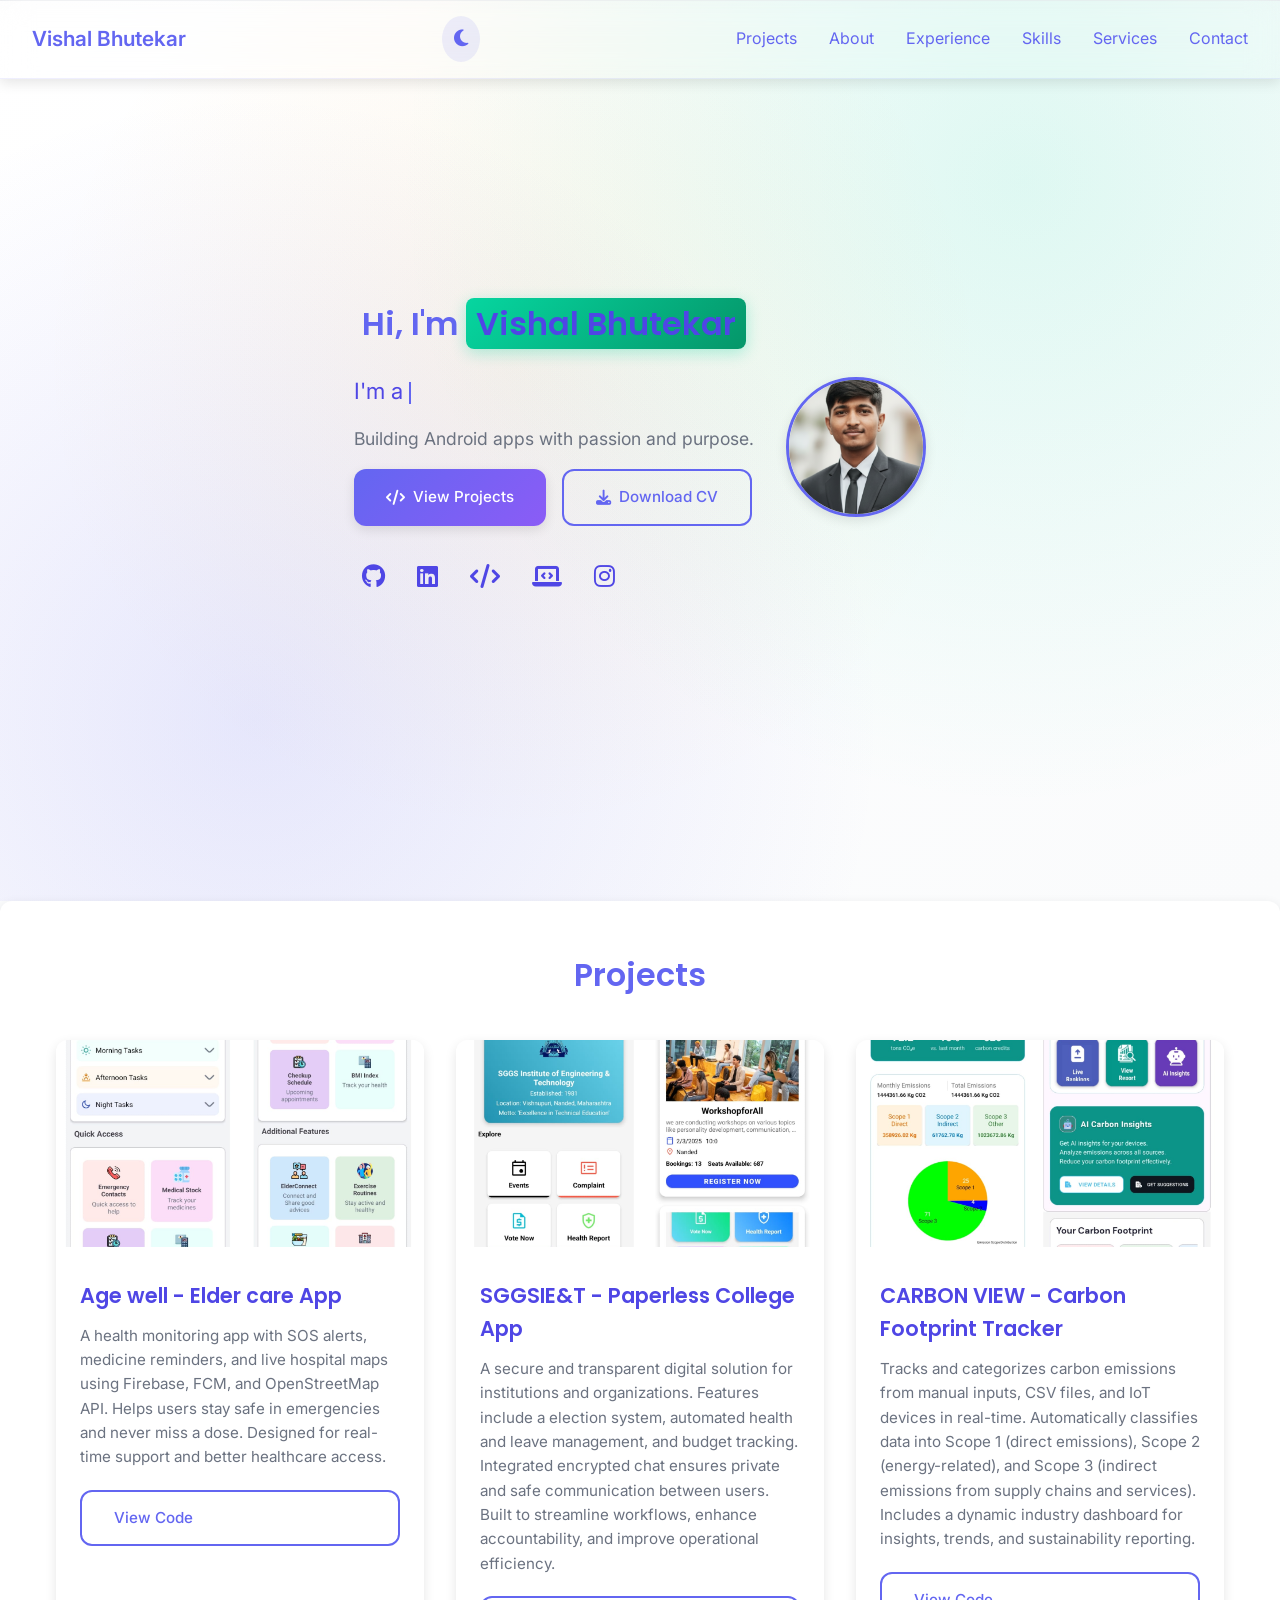
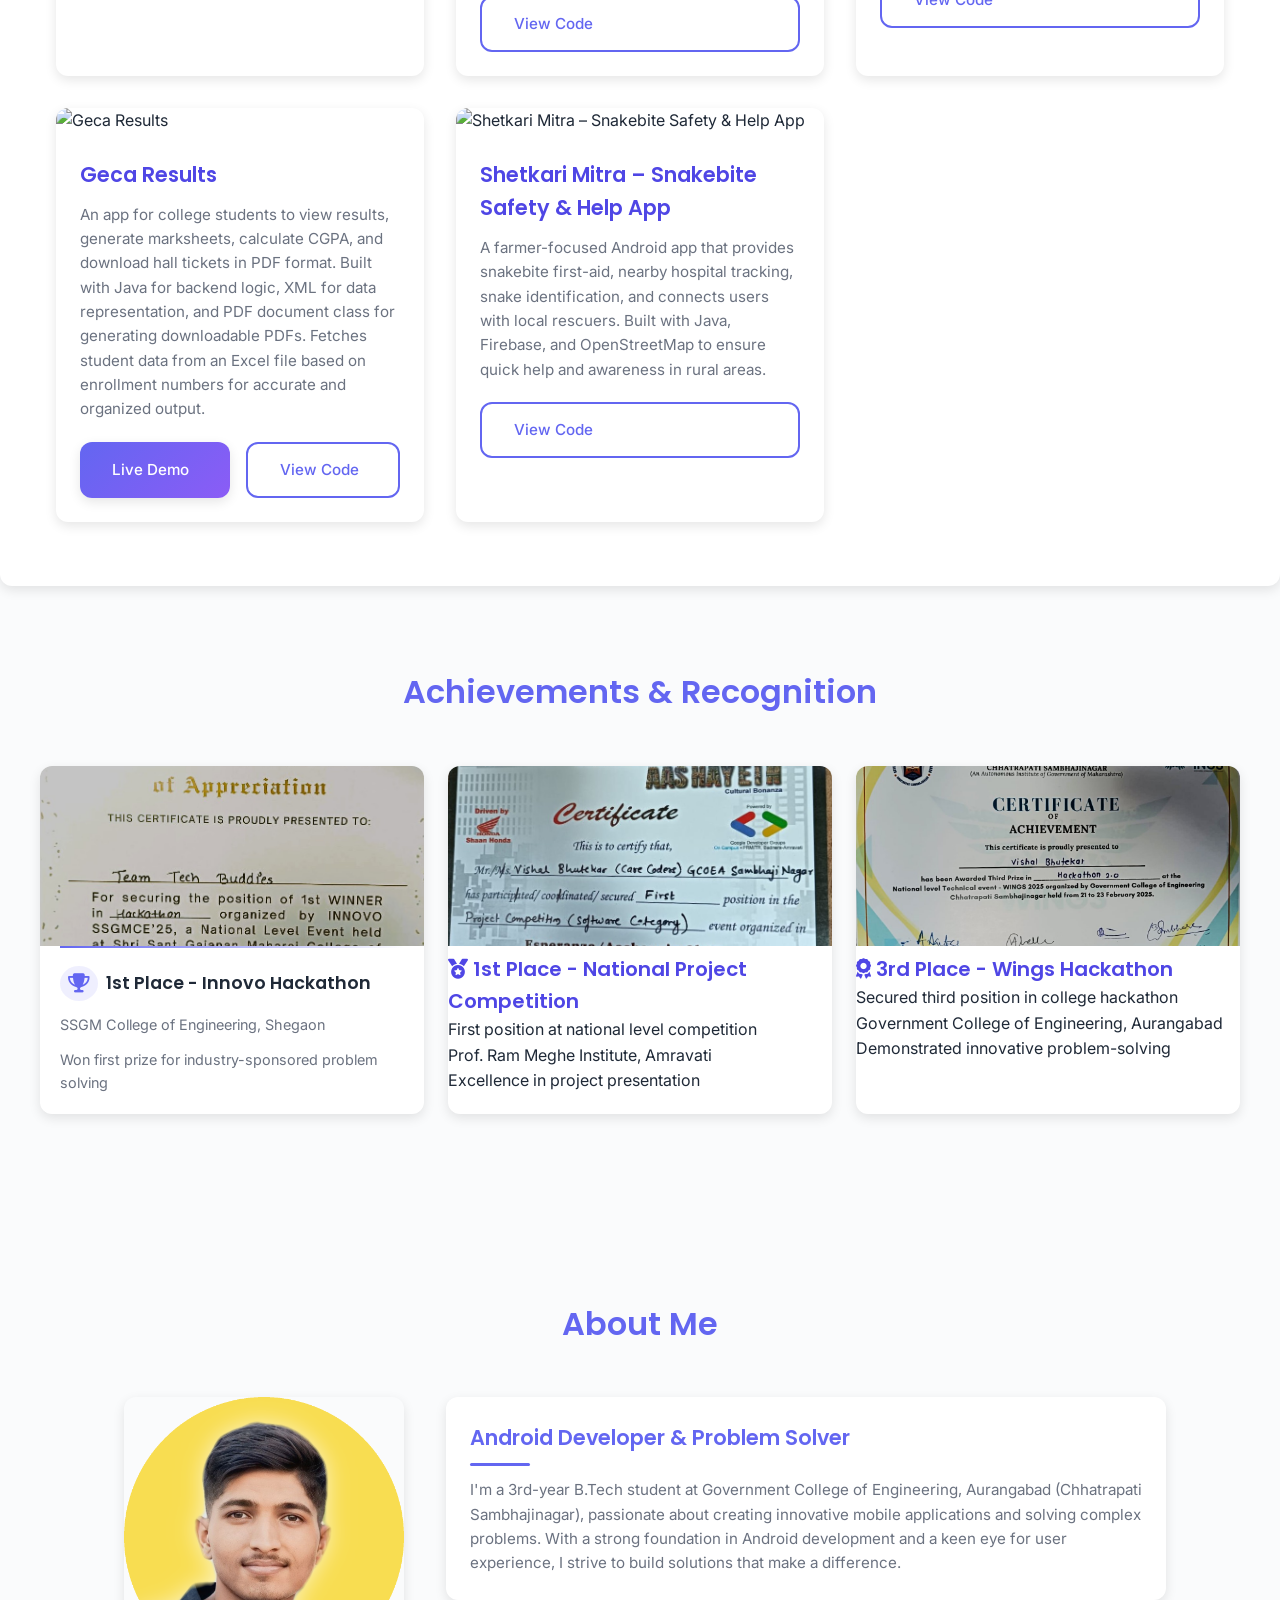
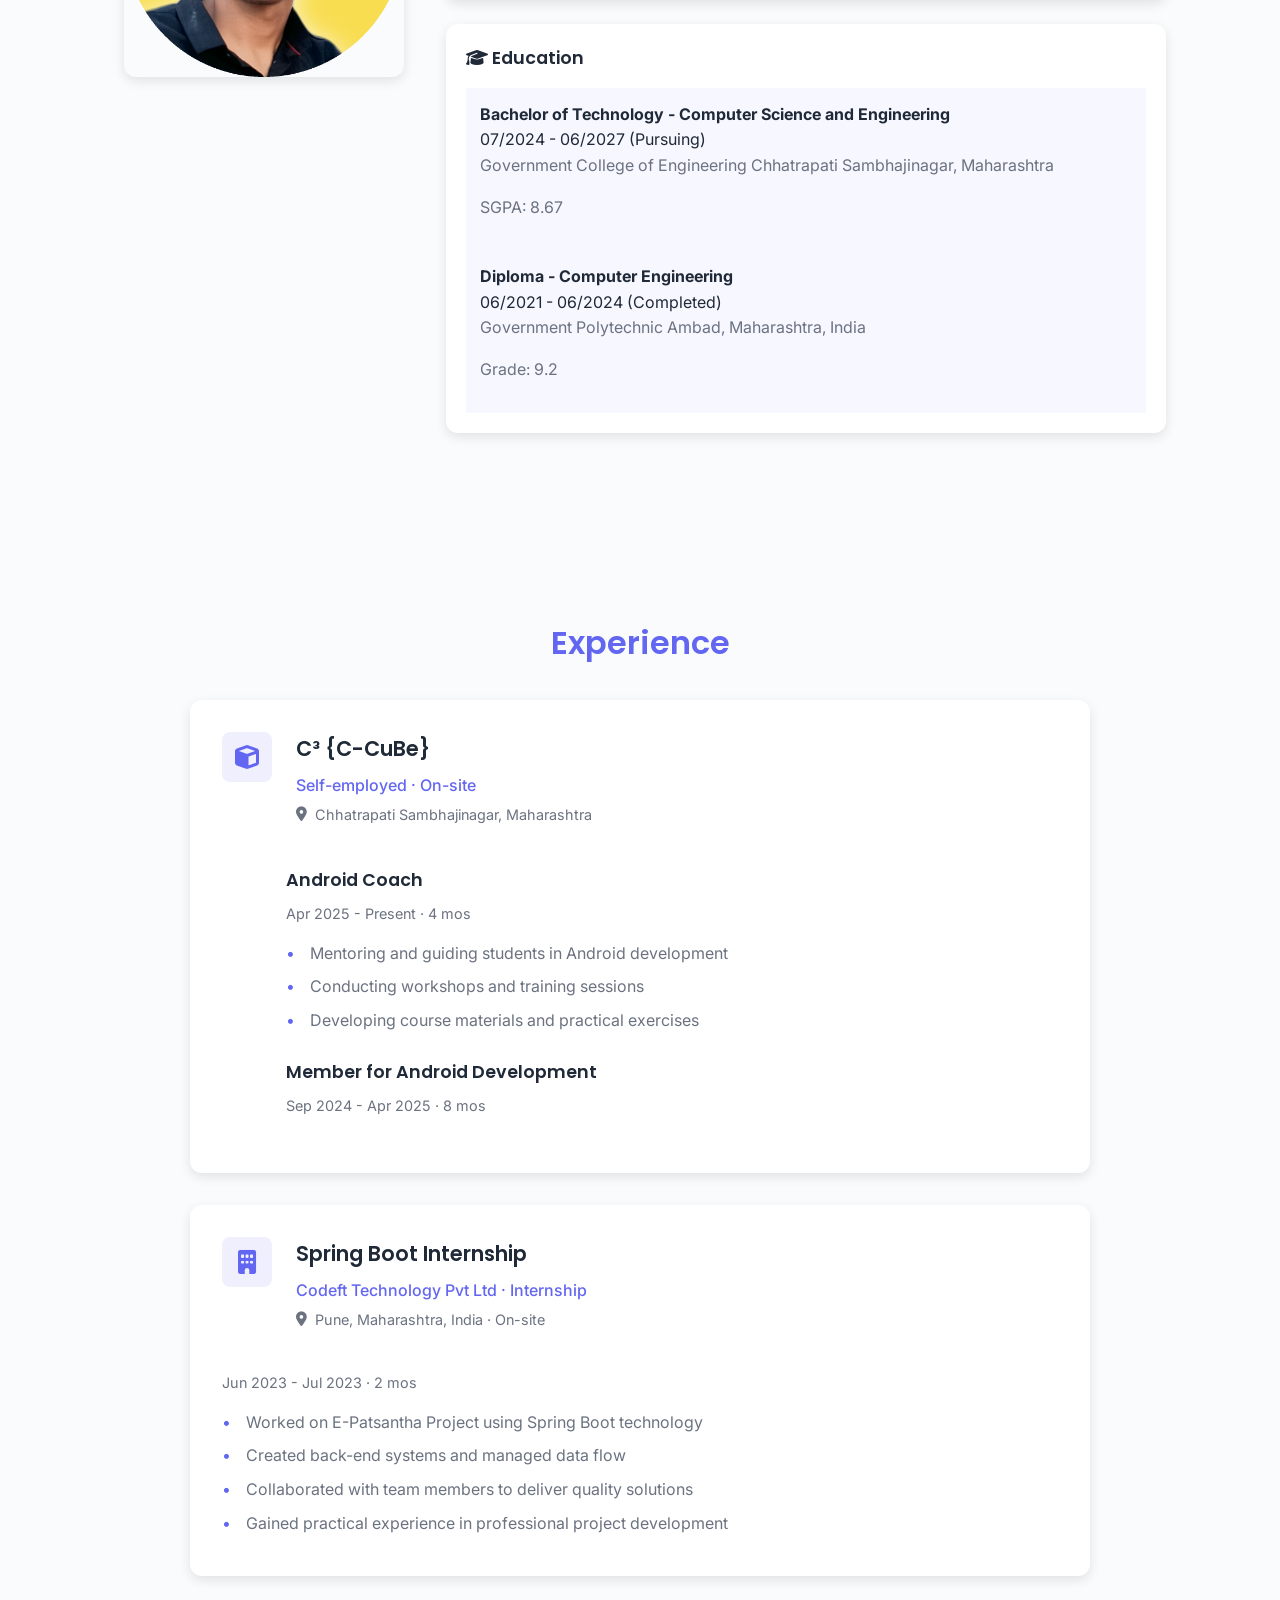
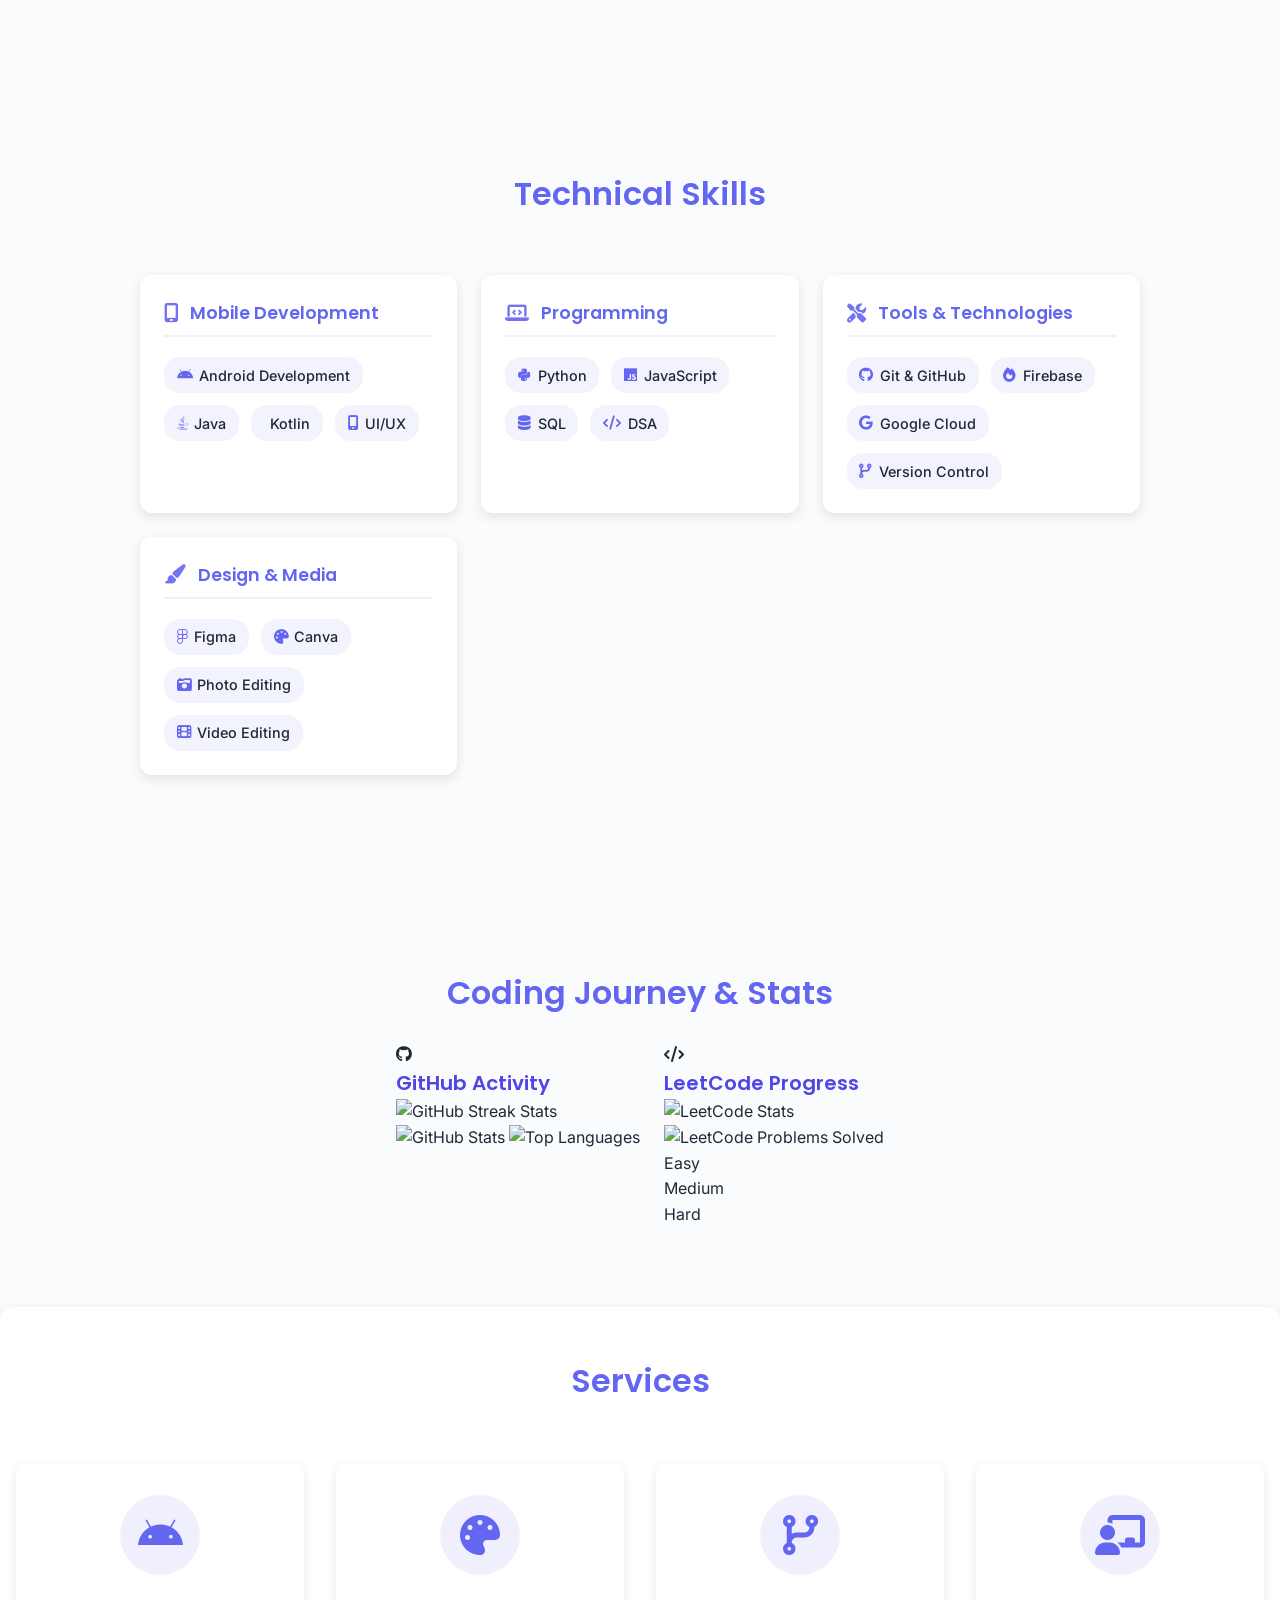
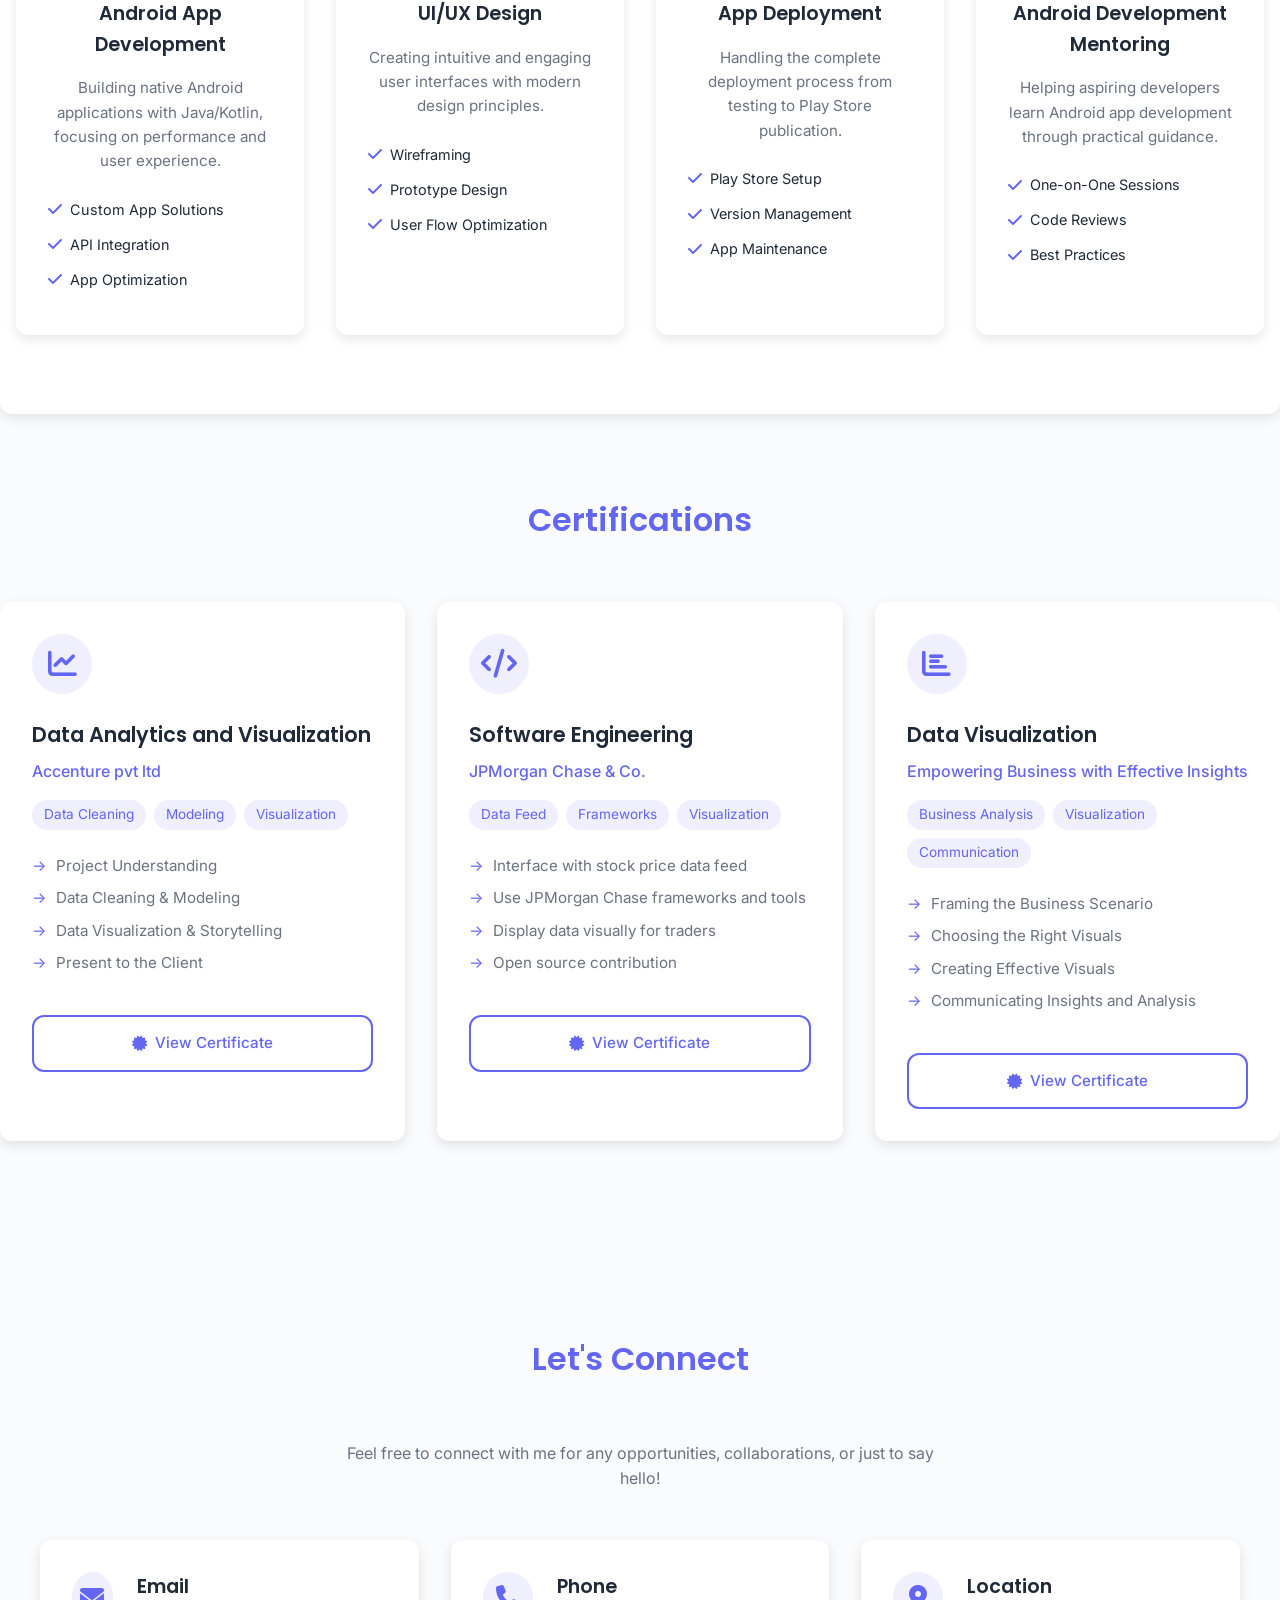
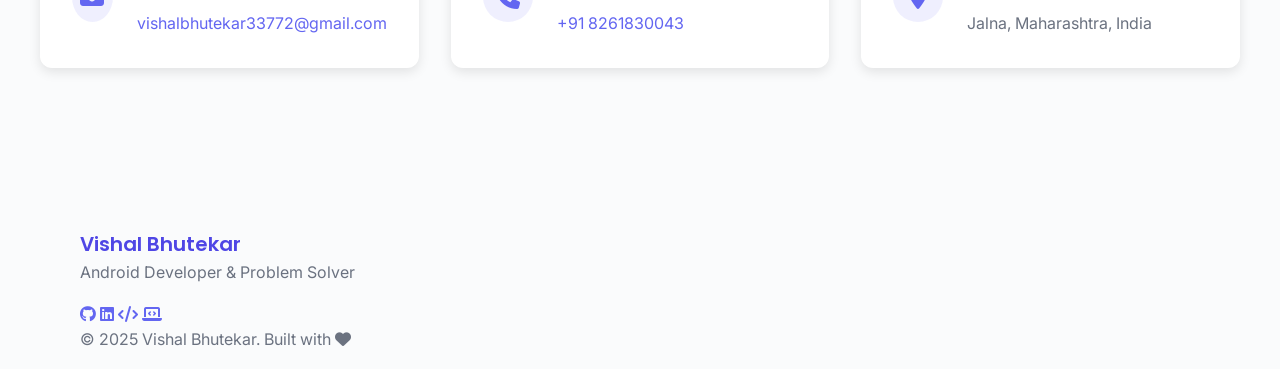
==== commit 8176fdee: "updates styling and added the core featues" ====
--- a/index.html
+++ b/index.html
@@ -89,7 +89,7 @@
                 </div>
             </div>
             <div class="hero-image" data-aos="fade-left">
-                <img src="images/profile.jpg" alt="Vishal Bhutekar profile picture" class="hero-img" loading="eager">
+                <img src="images/profile-new.png" alt="Vishal Bhutekar profile picture" class="hero-img" loading="eager">
             </div>
         </div>
     </section>
@@ -367,6 +367,63 @@
     </div>
 </section>
 
+    <!-- GitHub & LeetCode Stats Section -->
+    <section id="coding-stats" class="section">
+        <h2 data-aos="fade-up">Coding Journey & Stats</h2>
+        <div class="stats-container">
+            <!-- GitHub Stats -->
+            <div class="stats-card" data-aos="fade-up">
+                <div class="stats-header">
+                    <i class="fab fa-github"></i>
+                    <h3>GitHub Activity</h3>
+                </div>
+                <div class="github-stats">
+                    <img src="https://github-readme-streak-stats.herokuapp.com/?user=vishal-bhutekar21&theme=dark&hide_border=true&background=1e293b&stroke=60a5fa&ring=ffd700&fire=ffd700&currStreakNum=f1f5f9&sideNums=f1f5f9&currStreakLabel=60a5fa&sideLabels=94a3b8&dates=cbd5e1" alt="GitHub Streak Stats" loading="lazy">
+                    <div class="github-additional-stats">
+                        <img src="https://github-readme-stats.vercel.app/api?username=vishal-bhutekar21&show_icons=true&theme=dark&hide_border=true&bg_color=1e293b&title_color=60a5fa&icon_color=ffd700&text_color=f1f5f9" alt="GitHub Stats" loading="lazy">
+                        <img src="https://github-readme-stats.vercel.app/api/top-langs/?username=vishal-bhutekar21&layout=compact&theme=dark&hide_border=true&bg_color=1e293b&title_color=60a5fa&text_color=f1f5f9" alt="Top Languages" loading="lazy">
+                    </div>
+                </div>
+            </div>
+
+            <!-- LeetCode Stats -->
+            <div class="stats-card" data-aos="fade-up" data-aos-delay="100">
+                <div class="stats-header">
+                    <i class="fas fa-code"></i>
+                    <h3>LeetCode Progress</h3>
+                </div>
+                <div class="leetcode-stats">
+                    <img src="https://leetcard.jacoblin.cool/Vishal_1233?theme=dark&font=Nunito&ext=contest" alt="LeetCode Stats" loading="lazy">
+                    <div class="leetcode-additional">
+                        <div class="leetcode-badge">
+                            <img src="https://img.shields.io/badge/dynamic/json?style=for-the-badge&labelColor=1e293b&color=ffd700&label=Solved&query=solvedOverTotal&url=https%3A%2F%2Fleetcode-badge.vercel.app%2Fapi%2FVishal_1233&logo=leetcode&logoColor=ffd700" alt="LeetCode Problems Solved">
+                        </div>
+                        <div class="problem-stats">
+                            <div class="problem-stat">
+                                <span class="stat-label">Easy</span>
+                                <div class="stat-bar">
+                                    <div class="stat-fill easy-fill"></div>
+                                </div>
+                            </div>
+                            <div class="problem-stat">
+                                <span class="stat-label">Medium</span>
+                                <div class="stat-bar">
+                                    <div class="stat-fill medium-fill"></div>
+                                </div>
+                            </div>
+                            <div class="problem-stat">
+                                <span class="stat-label">Hard</span>
+                                <div class="stat-bar">
+                                    <div class="stat-fill hard-fill"></div>
+                                </div>
+                            </div>
+                        </div>
+                    </div>
+                </div>
+            </div>
+        </div>
+    </section>
+
     <!-- Services Section -->
     <section id="services" class="section">
         <h2 data-aos="fade-up">Services</h2>
--- a/style.css
+++ b/style.css
@@ -1,51 +1,85 @@
 /* Root Variables for Light and Dark Modes */
 :root {
-    --primary: #3461c1;
-    --primary-dark: #273972;
-    --accent: #ffd700;
-    --bg: #f9fafb;
+    /* Modern Refreshing Colors */
+    --primary: #6366f1;
+    --primary-dark: #4f46e5;
+    --primary-light: #8b5cf6;
+    --accent: #06d6a0;
+    --accent-dark: #059669;
+    --secondary: #f59e0b;
+    --secondary-dark: #d97706;
+    --bg: #fafbfc;
     --section-bg: #ffffff;
-    --text: #1a1a1a;
-    --text-muted: #4b5563;
+    --text: #1f2937;
+    --text-muted: #6b7280;
+    --text-light: #9ca3af;
     --border: #e5e7eb;
+    --border-light: #f3f4f6;
+    --success: #10b981;
+    --warning: #f59e0b;
+    --error: #ef4444;
+    
+    /* Effects */
     --shadow: 0 4px 12px rgba(0, 0, 0, 0.1);
-    --radius: 10px;
-    --transition: all 0.3s ease;
-     --primary-rgb: 52, 97, 193; 
-}
-
-[data-theme="dark"] {
-    --primary: #60a5fa;
-    --primary-dark: #3b82f6;
-    --accent: #facc15;
-    --bg: #111827;
-    --section-bg: #1f2a44;
-    --text: #e5e7eb;
-    --text-muted: #9ca3af;
-    --border: #374151;
-    --shadow: 0 4px 12px rgba(0, 0, 0, 0.3);
-}
-
-/* Add at the top of your CSS file */
-:root {
+    --shadow-lg: 0 10px 25px rgba(0, 0, 0, 0.15);
+    --shadow-xl: 0 20px 40px rgba(0, 0, 0, 0.2);
+    --radius: 12px;
+    --radius-sm: 8px;
+    --radius-lg: 16px;
+    --transition: all 0.3s cubic-bezier(0.4, 0, 0.2, 1);
+    --transition-fast: all 0.15s ease;
+    
+    /* Layout */
     --container-width-xl: 1440px;
     --container-width-lg: 1200px;
     --container-width-md: 968px;
     --container-width-sm: 768px;
     --container-width-xs: 480px;
-}
+    
+    /* RGB Values for transparency */
+    --primary-rgb: 99, 102, 241;
+    --accent-rgb: 6, 214, 160;
+    --secondary-rgb: 245, 158, 11;
+    --text-rgb: 31, 41, 55;
+}
+
+[data-theme="dark"] {
+    --primary: #8b5cf6;
+    --primary-dark: #7c3aed;
+    --primary-light: #a78bfa;
+    --accent: #10b981;
+    --accent-dark: #059669;
+    --secondary: #fbbf24;
+    --secondary-dark: #f59e0b;
+    --bg: #0f0f23;
+    --section-bg: #1a1a2e;
+    --text: #f8fafc;
+    --text-muted: #cbd5e1;
+    --text-light: #94a3b8;
+    --border: #334155;
+    --border-light: #475569;
+    --shadow: 0 4px 12px rgba(0, 0, 0, 0.4);
+    --shadow-lg: 0 10px 25px rgba(0, 0, 0, 0.5);
+    --shadow-xl: 0 20px 40px rgba(0, 0, 0, 0.6);
+    
+    --primary-rgb: 139, 92, 246;
+    --accent-rgb: 16, 185, 129;
+    --secondary-rgb: 251, 191, 36;
+    --text-rgb: 248, 250, 252;
+}
+
 
 /* Global Responsive Container */
 .container {
-    width: 90%;
-    max-width: var(--container-width-lg);
+    width: min(90%, var(--container-width-lg));
     margin: 0 auto;
-    padding: 0 1rem;
+    padding: 0 clamp(1rem, 4vw, 2rem);
 }
 
 /* Section Spacing */
 .section {
-    padding: 5rem 0;
+    padding: clamp(3rem, 8vw, 6rem) 0;
+    position: relative;
 }
 
 @media (max-width: 968px) {
@@ -184,12 +218,6 @@
     transform: scale(1.1);
 }
 
-/* Reusable Containers */
-.section {
-    padding: 4rem 1rem;
-    max-width: 1200px;
-    margin: 0 auto;
-}
 
 h1, h2, h3, h4 {
     font-family: 'Poppins', 'Inter', sans-serif;
@@ -214,7 +242,7 @@
 
 /* Button Styles */
 .btn-primary, .btn-secondary {
-    padding: 0.75rem 1.5rem;
+    padding: 0.875rem 2rem;
     font-size: 0.95rem;
     border-radius: var(--radius);
     border: none;
@@ -224,29 +252,67 @@
     font-weight: 500;
     cursor: pointer;
     transition: var(--transition);
+    text-decoration: none;
+    position: relative;
+    overflow: hidden;
 }
 
 .btn-primary {
-    background: var(--primary);
+    background: linear-gradient(135deg, var(--primary) 0%, var(--primary-light) 100%);
     color: #fff;
+    box-shadow: var(--shadow);
+    position: relative;
+    overflow: hidden;
+}
+
+.btn-primary::before {
+    content: '';
+    position: absolute;
+    top: 0;
+    left: -100%;
+    width: 100%;
+    height: 100%;
+    background: linear-gradient(90deg, transparent, rgba(255,255,255,0.2), transparent);
+    transition: left 0.5s;
+}
+
+.btn-primary:hover::before {
+    left: 100%;
 }
 
 .btn-primary:hover, .btn-primary:focus {
-    background: var(--primary-dark);
-    color: var(--accent);
-    transform: translateY(-2px);
+    background: linear-gradient(135deg, var(--primary-dark) 0%, var(--primary) 100%);
+    transform: translateY(-3px);
+    box-shadow: 0 15px 35px rgba(var(--primary-rgb), 0.4);
 }
 
 .btn-secondary {
     background: transparent;
     color: var(--primary);
     border: 2px solid var(--primary);
+    position: relative;
+}
+
+.btn-secondary::before {
+    content: '';
+    position: absolute;
+    top: 0;
+    left: 0;
+    width: 0;
+    height: 100%;
+    background: var(--primary);
+    transition: width 0.3s ease;
+    z-index: -1;
+}
+
+.btn-secondary:hover::before {
+    width: 100%;
 }
 
 .btn-secondary:hover, .btn-secondary:focus {
-    background: var(--primary);
     color: #fff;
-    transform: translateY(-2px);
+    transform: translateY(-3px);
+    box-shadow: 0 15px 35px rgba(var(--primary-rgb), 0.3);
 }
 
 /* Navigation Styles */
@@ -263,13 +329,16 @@
     display: flex;
     justify-content: space-between;
     align-items: center;
-    padding: 1rem 2rem;
+    padding: 1rem clamp(1rem, 4vw, 2rem);
     position: fixed;
     width: 100%;
     top: 0;
-    background: var(--bg);
+    background: rgba(var(--section-bg), 0.95);
+    backdrop-filter: blur(15px);
     z-index: 1000;
     box-shadow: var(--shadow);
+    transition: var(--transition);
+    border-bottom: 1px solid rgba(var(--primary-rgb), 0.1);
 }
 
 .nav-brand {
@@ -282,6 +351,41 @@
     display: flex;
     align-items: center;
     gap: 1rem;
+}
+
+.theme-toggle {
+    background: rgba(var(--primary-rgb), 0.1);
+    border: none;
+    font-size: 1.2rem;
+    color: var(--primary);
+    cursor: pointer;
+    padding: 0.75rem;
+    border-radius: 50%;
+    transition: var(--transition);
+    position: relative;
+    overflow: hidden;
+}
+
+.theme-toggle:hover {
+    background: var(--primary);
+    color: #fff;
+    transform: scale(1.1);
+    box-shadow: 0 4px 15px rgba(var(--primary-rgb), 0.3);
+}
+
+.theme-toggle::before {
+    content: '';
+    position: absolute;
+    top: 0;
+    left: -100%;
+    width: 100%;
+    height: 100%;
+    background: linear-gradient(90deg, transparent, rgba(255,255,255,0.2), transparent);
+    transition: left 0.5s;
+}
+
+.theme-toggle:hover::before {
+    left: 100%;
 }
 
 .hamburger {
@@ -334,10 +438,26 @@
 /* Hero Section */
 .hero {
     background: linear-gradient(135deg, var(--section-bg) 0%, var(--bg) 100%);
-    min-height: 70vh;
-    display: flex;
-    align-items: center;
-    padding: 3rem 1rem;
+    min-height: 100vh;
+    display: flex;
+    align-items: center;
+    padding: clamp(2rem, 5vw, 4rem) 0;
+    position: relative;
+    overflow: hidden;
+}
+
+.hero::before {
+    content: '';
+    position: absolute;
+    top: 0;
+    left: 0;
+    right: 0;
+    bottom: 0;
+    background: 
+        radial-gradient(circle at 20% 80%, rgba(var(--primary-rgb), 0.15) 0%, transparent 50%),
+        radial-gradient(circle at 80% 20%, rgba(var(--accent-rgb), 0.12) 0%, transparent 50%),
+        radial-gradient(circle at 40% 40%, rgba(var(--secondary-rgb), 0.08) 0%, transparent 50%);
+    pointer-events: none;
 }
 
 .hero-content {
@@ -346,6 +466,8 @@
     gap: 2rem;
     max-width: 1200px;
     margin: 0 auto;
+    position: relative;
+    z-index: 1;
 }
 
 .hero-text {
@@ -367,10 +489,17 @@
 }
 
 .hero h2 span {
-    background: var(--accent);
+    background: linear-gradient(135deg, var(--accent) 0%, var(--accent-dark) 100%);
     color: var(--primary-dark);
     padding: 0.1em 0.3em;
     border-radius: 8px;
+    box-shadow: 0 4px 15px rgba(var(--accent-rgb), 0.3);
+    animation: glow 2s ease-in-out infinite alternate;
+}
+
+@keyframes glow {
+    from { box-shadow: 0 4px 15px rgba(var(--accent-rgb), 0.3); }
+    to { box-shadow: 0 6px 20px rgba(var(--accent-rgb), 0.5); }
 }
 
 .hero-tagline {
@@ -1263,21 +1392,22 @@
     }
 }
 
-/* Modal Styles */
+/* Enhanced Modal Styles */
 .image-modal {
     position: fixed;
     top: 0;
     left: 0;
     width: 100%;
     height: 100%;
-    background: rgba(0, 0, 0, 0.9);
+    background: rgba(0, 0, 0, 0.95);
     display: none;
     justify-content: center;
     align-items: center;
     z-index: 1100;
     opacity: 0;
-    transition: opacity 0.3s ease;
-    padding: 1rem;
+    transition: opacity 0.4s ease;
+    padding: 2rem;
+    backdrop-filter: blur(10px);
 }
 
 .image-modal.show {
@@ -1286,35 +1416,69 @@
 
 .modal-content {
     position: relative;
-    max-width: min(90%, 1200px);
+    max-width: min(95%, 1400px);
     max-height: 90vh;
     margin: auto;
+    display: flex;
+    flex-direction: column;
+    align-items: center;
+    gap: 1rem;
 }
 
 .modal-image {
     max-width: 100%;
-    max-height: 85vh;
+    max-height: 80vh;
     object-fit: contain;
-    border-radius: var(--radius);
+    border-radius: var(--radius-lg);
     display: block;
-    margin: 0 auto;
+    box-shadow: 0 25px 50px rgba(0, 0, 0, 0.5);
+    transition: transform 0.3s ease;
+}
+
+.modal-image:hover {
+    transform: scale(1.02);
 }
 
 .modal-close {
     position: absolute;
-    top: -40px;
+    top: -50px;
     right: 0;
-    background: none;
+    background: rgba(var(--primary-rgb), 0.9);
     border: none;
     color: #fff;
-    font-size: 2rem;
+    width: 45px;
+    height: 45px;
+    border-radius: 50%;
     cursor: pointer;
-    padding: 0.5rem;
-    transition: transform 0.3s ease;
+    display: flex;
+    align-items: center;
+    justify-content: center;
+    transition: all 0.3s ease;
+    font-size: 1.2rem;
+    backdrop-filter: blur(10px);
 }
 
 .modal-close:hover {
-    transform: scale(1.1);
+    background: var(--primary);
+    transform: scale(1.1) rotate(90deg);
+    box-shadow: 0 8px 25px rgba(var(--primary-rgb), 0.4);
+}
+
+.modal-info {
+    background: rgba(255, 255, 255, 0.1);
+    backdrop-filter: blur(10px);
+    padding: 1rem 1.5rem;
+    border-radius: var(--radius);
+    color: #fff;
+    text-align: center;
+    max-width: 600px;
+    margin-top: 1rem;
+}
+
+.modal-info p {
+    margin: 0;
+    font-size: 0.95rem;
+    line-height: 1.4;
 }
 
 @media screen and (max-width: 768px) {
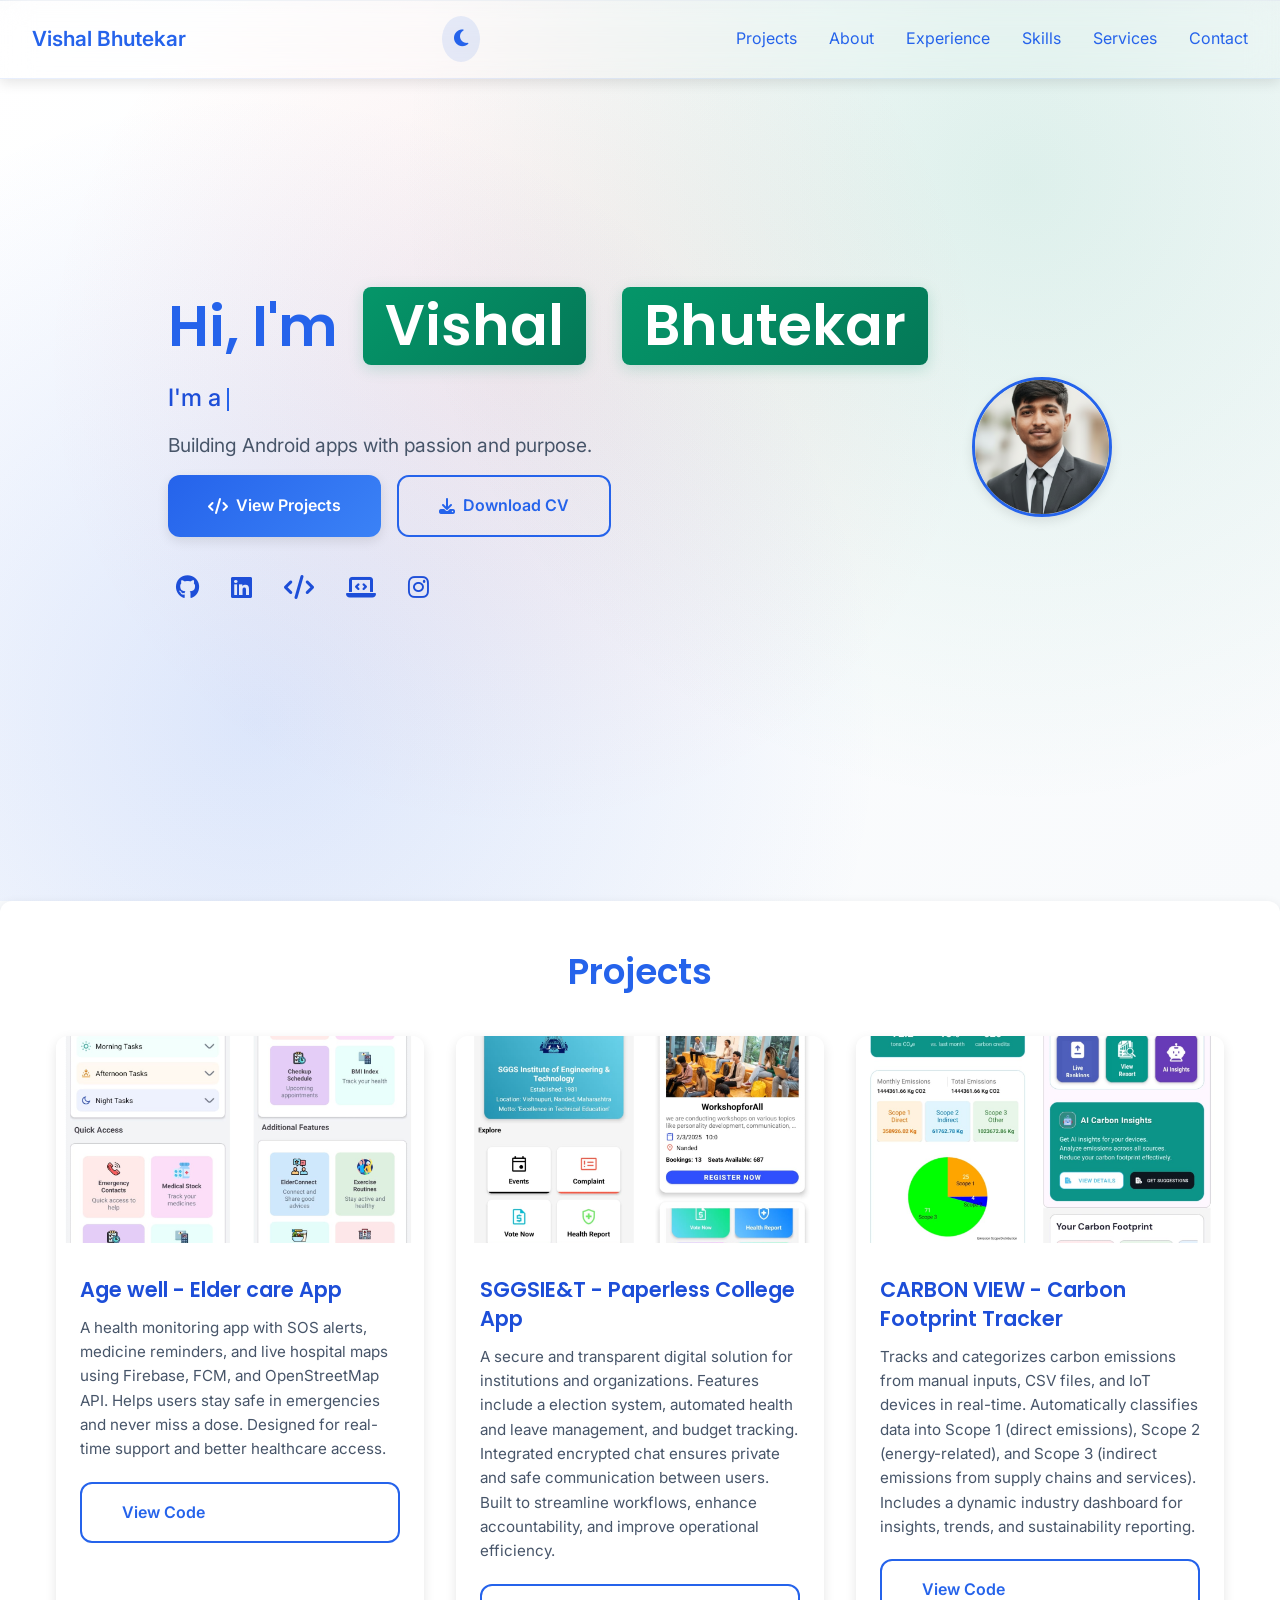
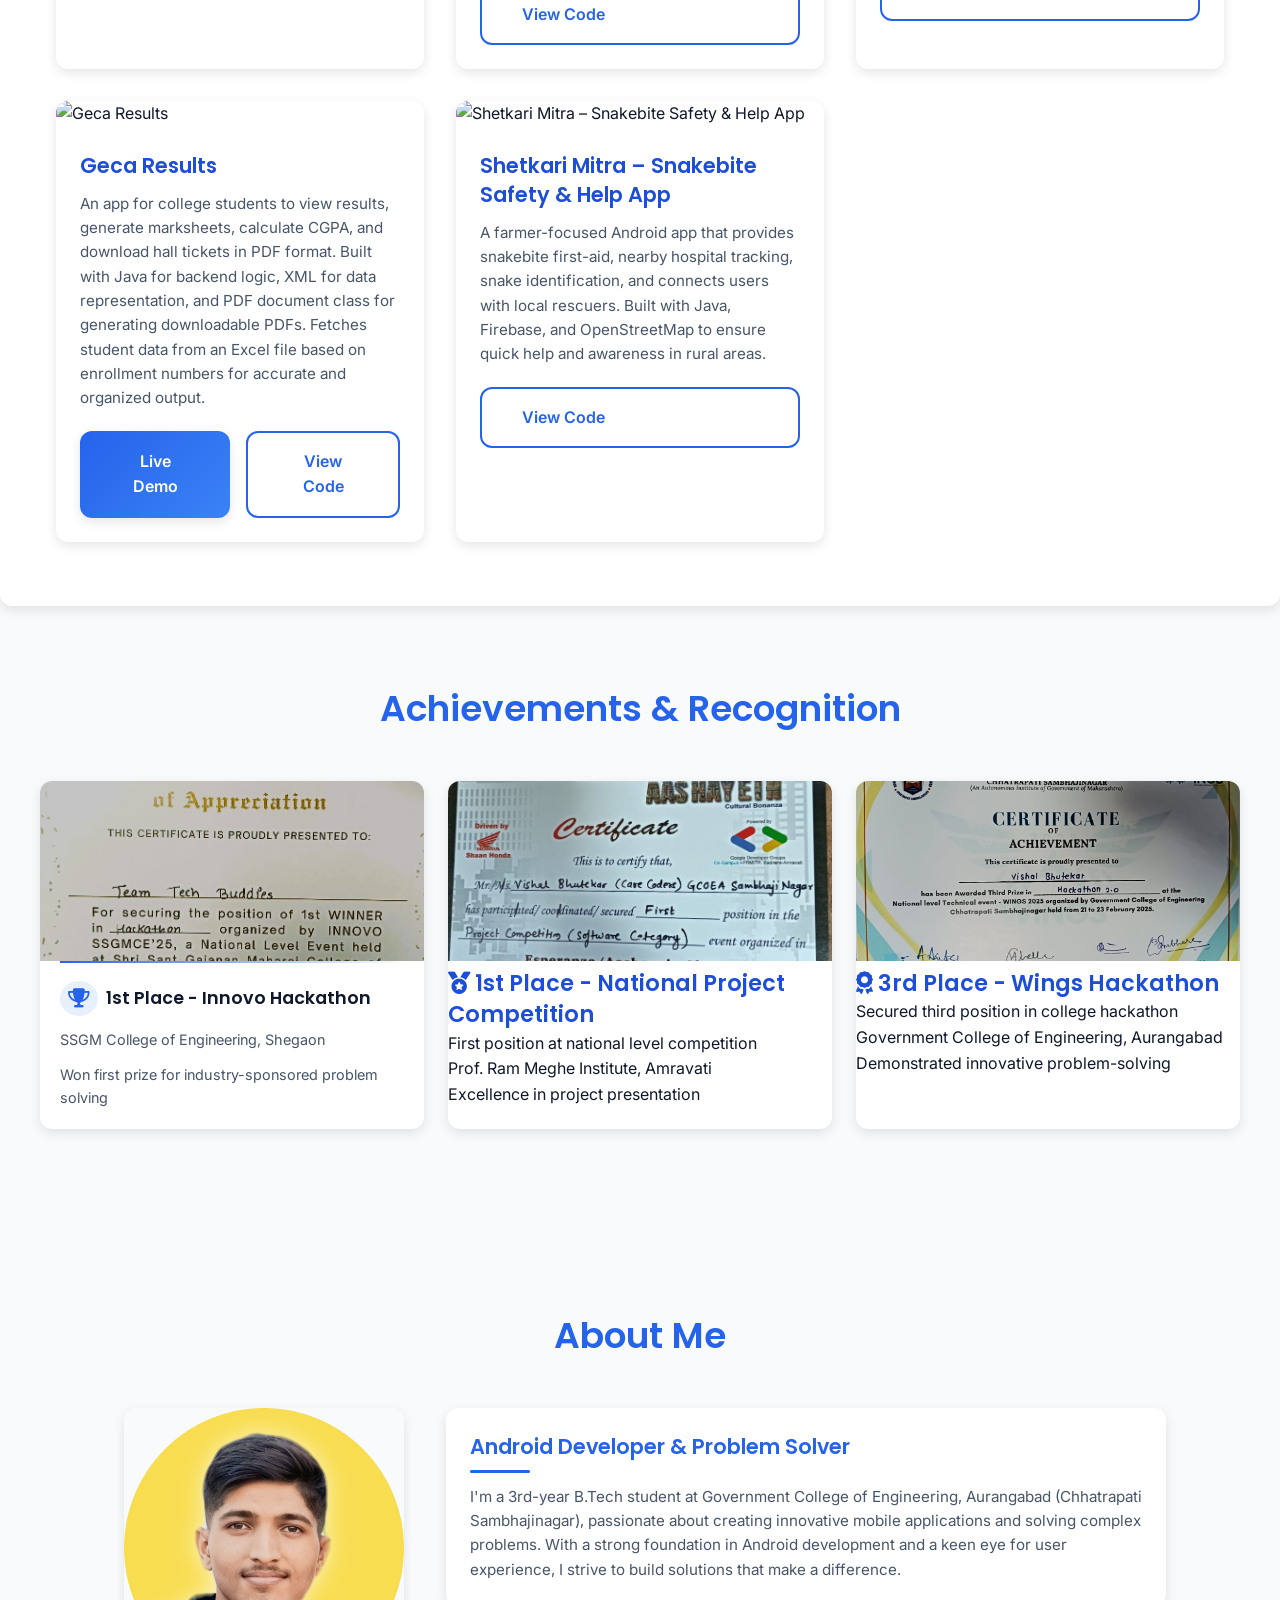
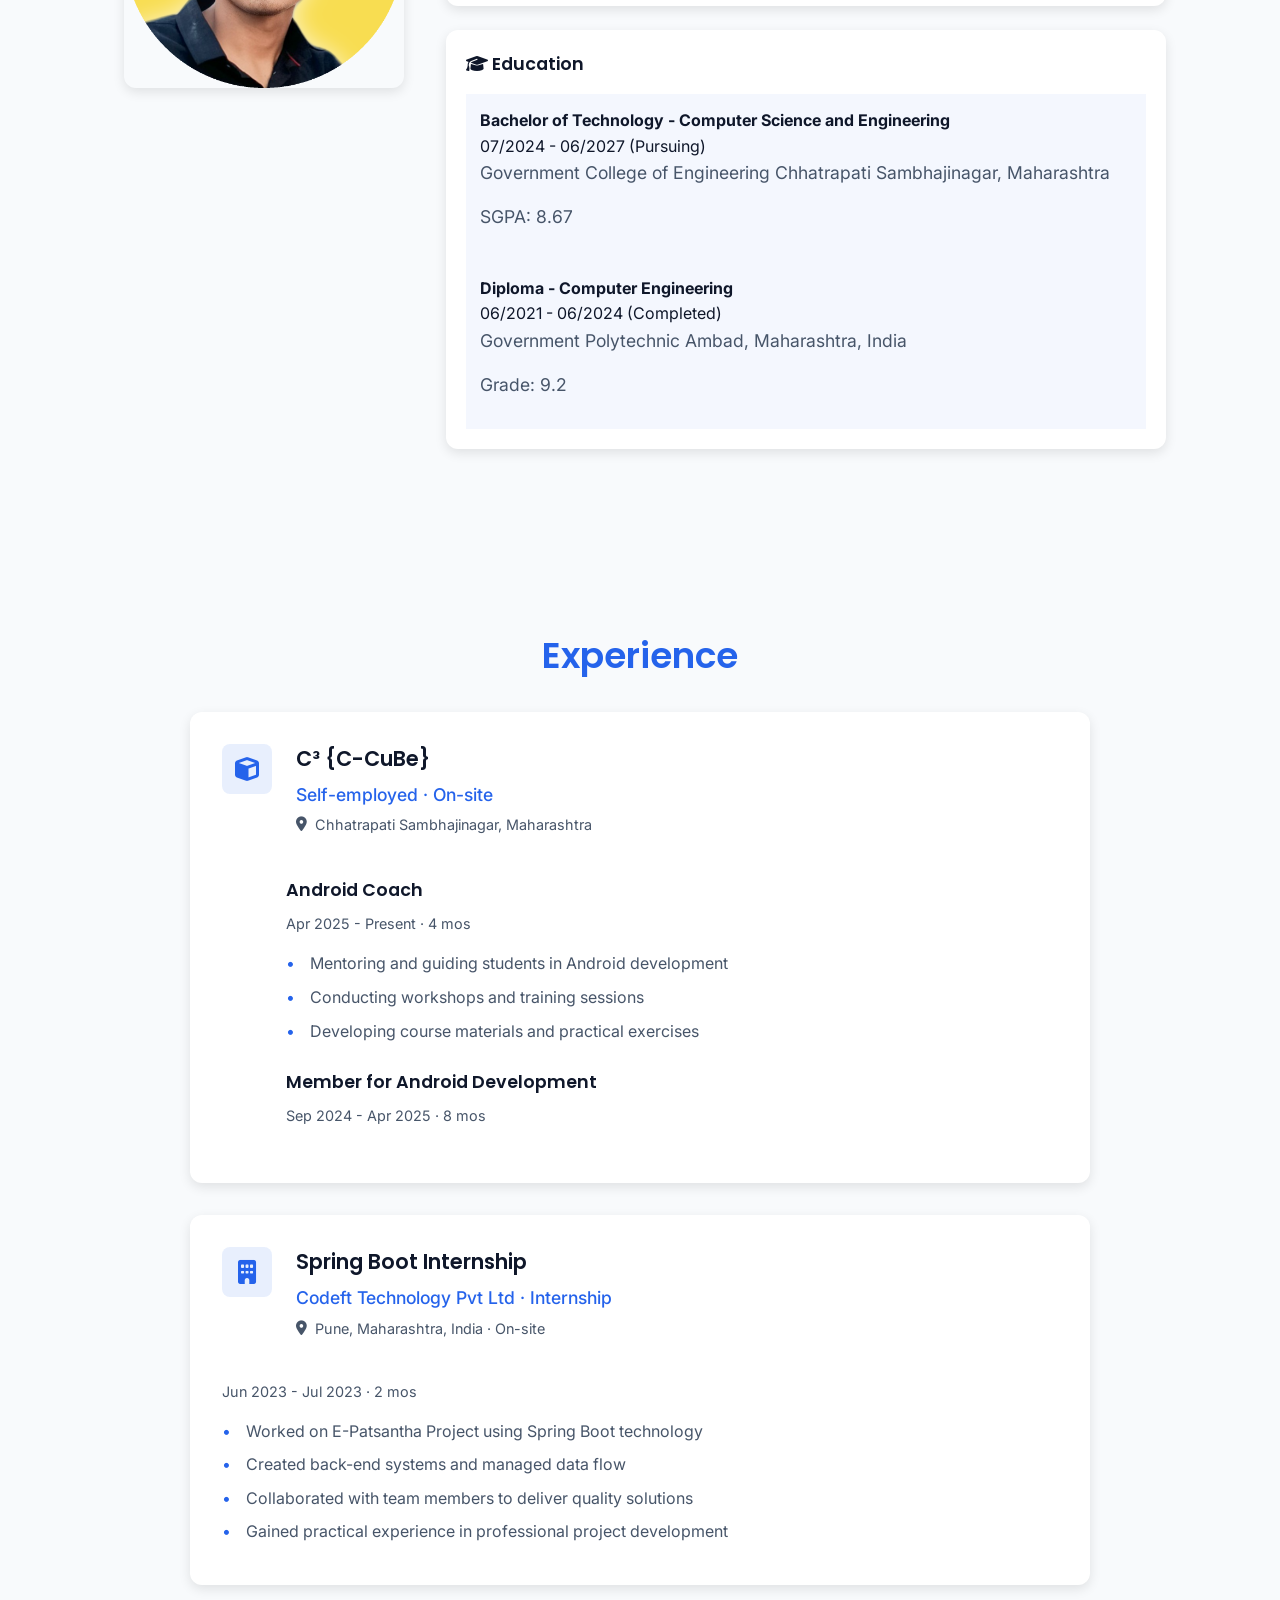
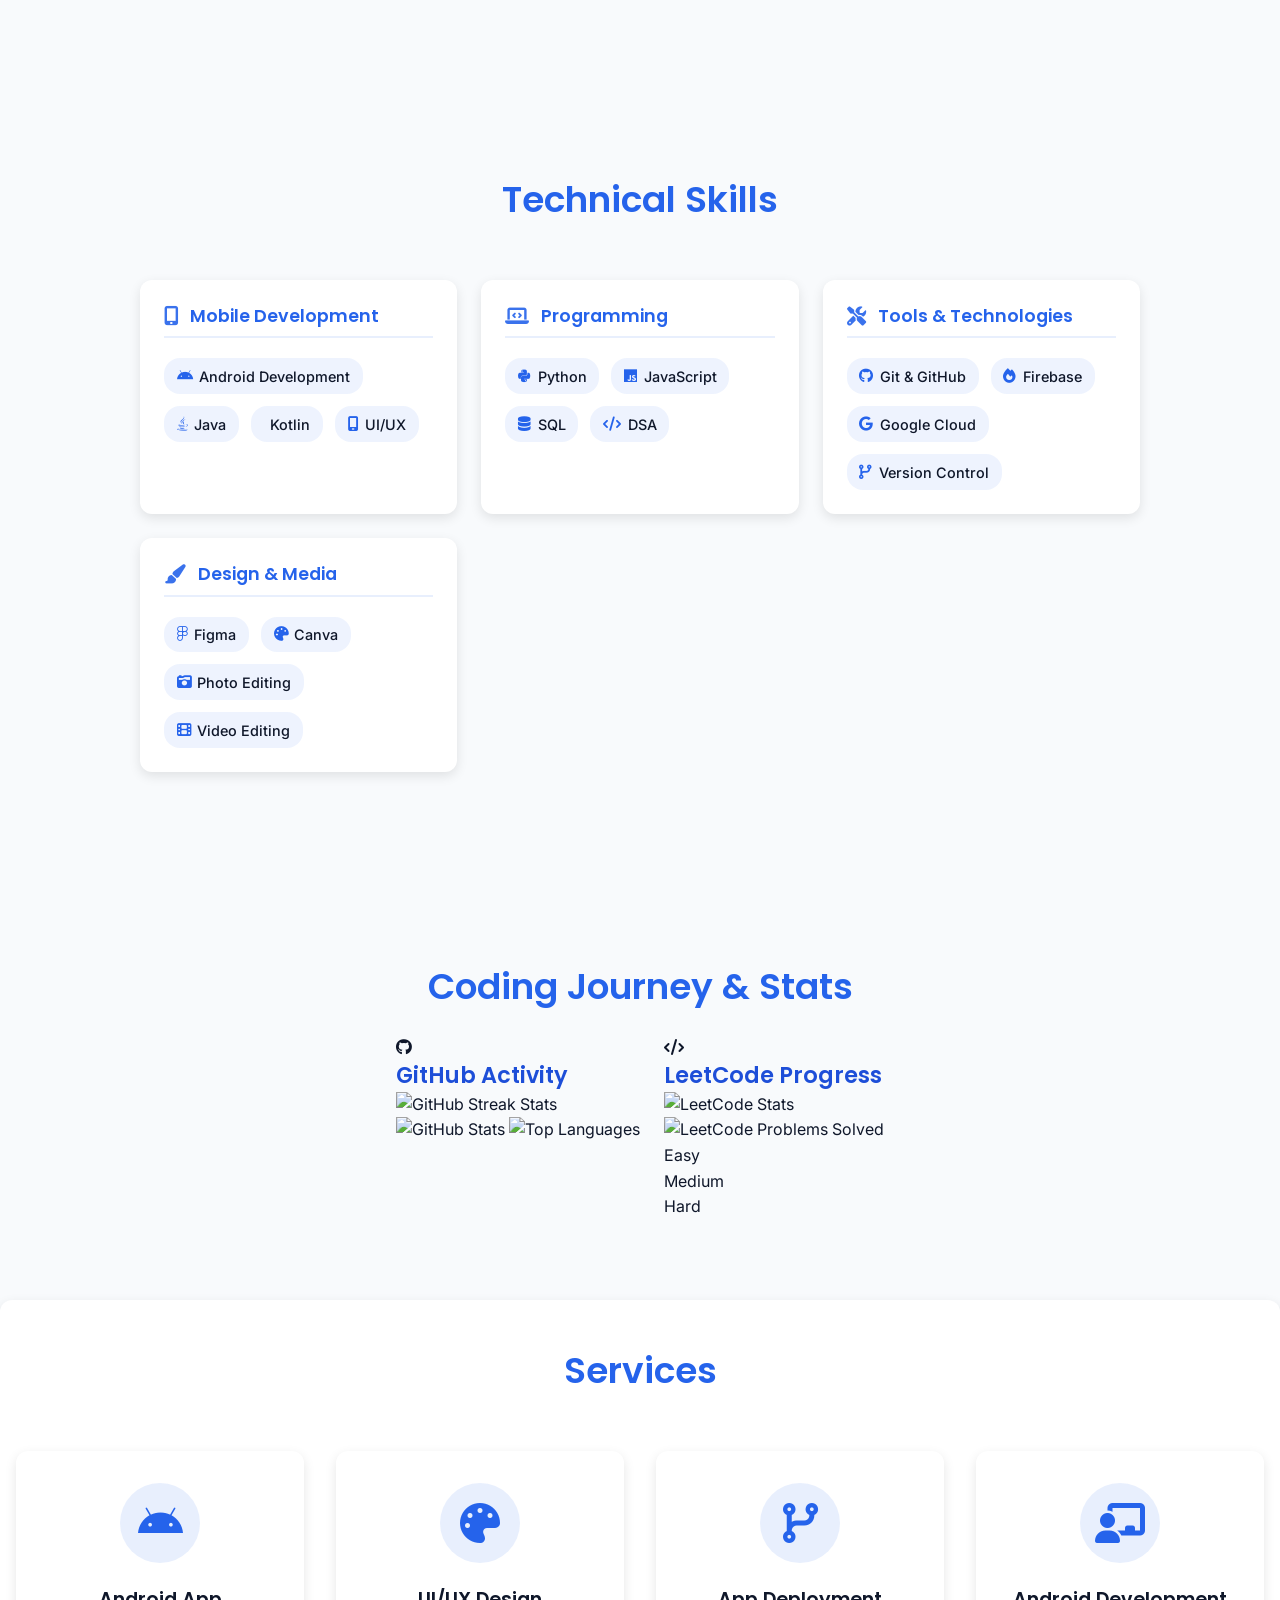
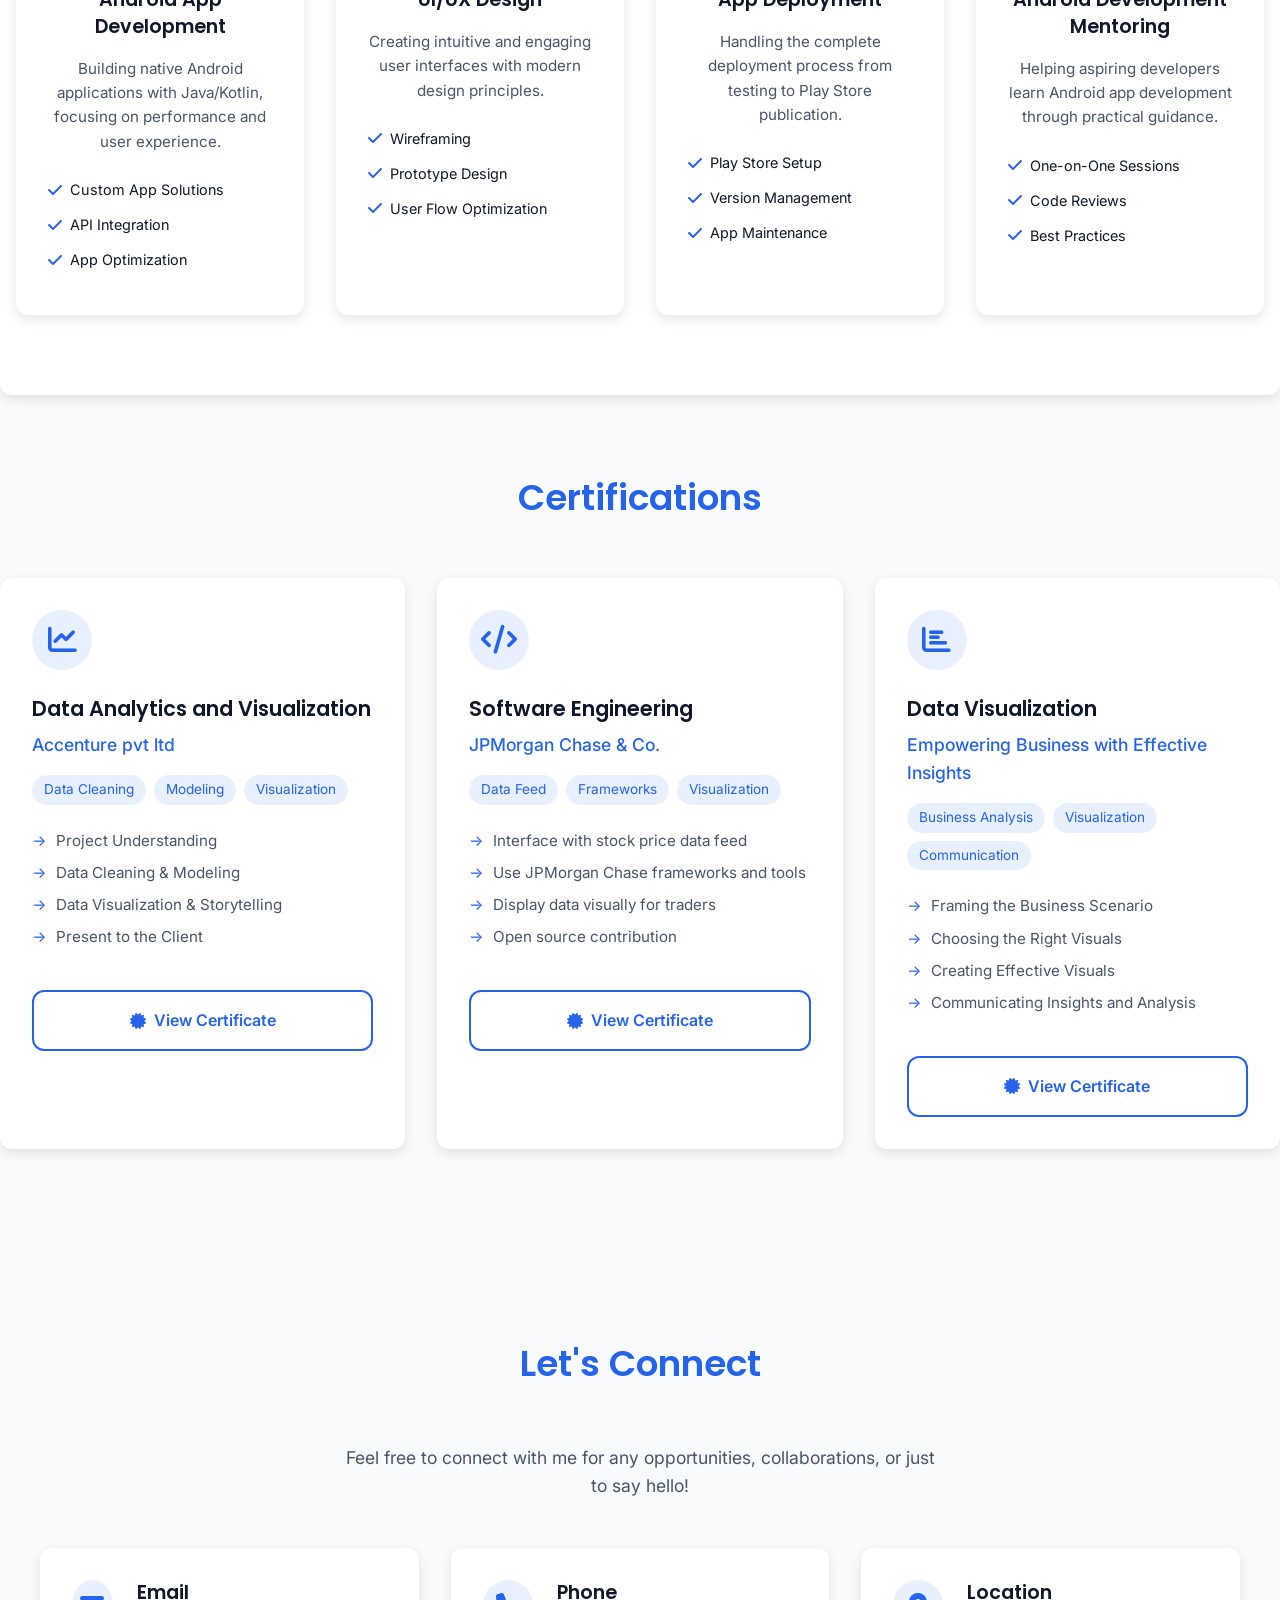
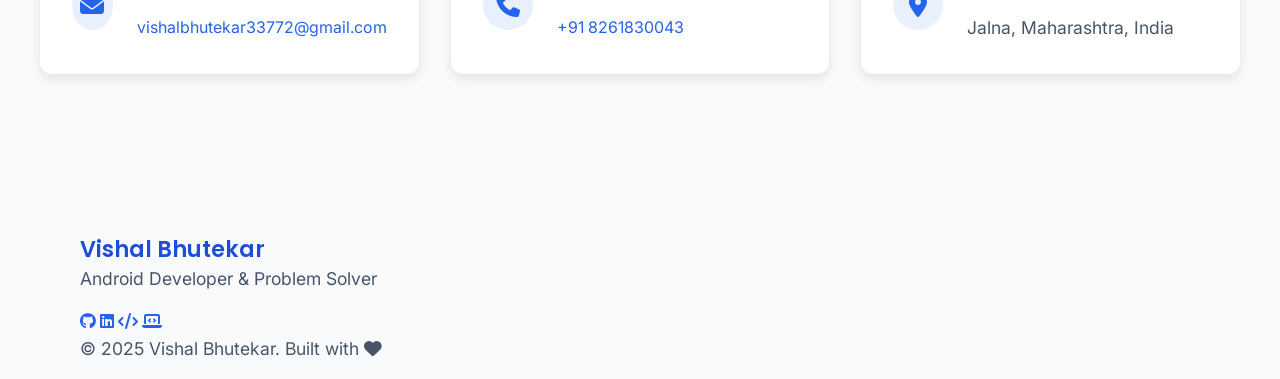
==== commit 9d7657a2: "color changed to highlighted colors" ====
--- a/index.html
+++ b/index.html
@@ -70,7 +70,7 @@
     <section class="hero" id="home">
         <div class="hero-content" data-aos="fade-up">
             <div class="hero-text">
-                <h2>Hi, I'm <span class="highlight">Vishal Bhutekar</span></h2>
+                <h2>Hi, I'm <span class="highlight">Vishal</span> <span class="highlight">Bhutekar</span></h2>
                 <div class="typing-text">I'm a 
                     <span class="typed-text"></span>
                     <span class="cursor"></span>
@@ -78,7 +78,7 @@
                 <p class="hero-tagline">Building Android apps with passion and purpose.</p>
                 <div class="hero-actions">
                     <a href="#projects" class="btn-primary"><i class="fas fa-code"></i> View Projects</a>
-                    <a href="javascript:void(0)" class="btn-secondary" id="download-cv"><i class="fas fa-download"></i> Download CV</a>
+                    <a href="assets/vishal_cv.pdf" class="btn-secondary" id="download-cv" download="Vishal_Bhutekar_CV.pdf"><i class="fas fa-download"></i> Download CV</a>
                 </div>
                 <div class="social-links">
                     <a href="https://github.com/vishal-bhutekar21" target="_blank" rel="noopener noreferrer" aria-label="GitHub Profile"><i class="fab fa-github"></i></a>
--- a/style.css
+++ b/style.css
@@ -1,23 +1,23 @@
 /* Root Variables for Light and Dark Modes */
 :root {
-    /* Modern Refreshing Colors */
-    --primary: #6366f1;
-    --primary-dark: #4f46e5;
-    --primary-light: #8b5cf6;
-    --accent: #06d6a0;
-    --accent-dark: #059669;
-    --secondary: #f59e0b;
-    --secondary-dark: #d97706;
-    --bg: #fafbfc;
+    /* Professional Color Scheme */
+    --primary: #2563eb;
+    --primary-dark: #1d4ed8;
+    --primary-light: #3b82f6;
+    --accent: #059669;
+    --accent-dark: #047857;
+    --secondary: #dc2626;
+    --secondary-dark: #b91c1c;
+    --bg: #f8fafc;
     --section-bg: #ffffff;
-    --text: #1f2937;
-    --text-muted: #6b7280;
-    --text-light: #9ca3af;
-    --border: #e5e7eb;
-    --border-light: #f3f4f6;
-    --success: #10b981;
-    --warning: #f59e0b;
-    --error: #ef4444;
+    --text: #0f172a;
+    --text-muted: #475569;
+    --text-light: #64748b;
+    --border: #e2e8f0;
+    --border-light: #f1f5f9;
+    --success: #059669;
+    --warning: #d97706;
+    --error: #dc2626;
     
     /* Effects */
     --shadow: 0 4px 12px rgba(0, 0, 0, 0.1);
@@ -37,22 +37,22 @@
     --container-width-xs: 480px;
     
     /* RGB Values for transparency */
-    --primary-rgb: 99, 102, 241;
-    --accent-rgb: 6, 214, 160;
-    --secondary-rgb: 245, 158, 11;
-    --text-rgb: 31, 41, 55;
+    --primary-rgb: 37, 99, 235;
+    --accent-rgb: 5, 150, 105;
+    --secondary-rgb: 220, 38, 38;
+    --text-rgb: 15, 23, 42;
 }
 
 [data-theme="dark"] {
-    --primary: #8b5cf6;
-    --primary-dark: #7c3aed;
-    --primary-light: #a78bfa;
+    --primary: #3b82f6;
+    --primary-dark: #2563eb;
+    --primary-light: #60a5fa;
     --accent: #10b981;
     --accent-dark: #059669;
-    --secondary: #fbbf24;
-    --secondary-dark: #f59e0b;
-    --bg: #0f0f23;
-    --section-bg: #1a1a2e;
+    --secondary: #f59e0b;
+    --secondary-dark: #d97706;
+    --bg: #0f172a;
+    --section-bg: #1e293b;
     --text: #f8fafc;
     --text-muted: #cbd5e1;
     --text-light: #94a3b8;
@@ -62,9 +62,9 @@
     --shadow-lg: 0 10px 25px rgba(0, 0, 0, 0.5);
     --shadow-xl: 0 20px 40px rgba(0, 0, 0, 0.6);
     
-    --primary-rgb: 139, 92, 246;
+    --primary-rgb: 59, 130, 246;
     --accent-rgb: 16, 185, 129;
-    --secondary-rgb: 251, 191, 36;
+    --secondary-rgb: 245, 158, 11;
     --text-rgb: 248, 250, 252;
 }
 
@@ -224,10 +224,32 @@
     font-weight: 600;
 }
 
-h1 { font-size: 2.5rem; margin-bottom: 0.5rem; }
-h2 { font-size: 2rem; color: var(--primary); margin-bottom: 1.5rem; text-align: center; }
-h3 { font-size: 1.25rem; color: var(--primary-dark); }
-p { margin-bottom: 1rem; color: var(--text-muted); }
+h1 { 
+    font-size: clamp(2rem, 4vw, 2.5rem); 
+    margin-bottom: 0.5rem; 
+    font-weight: 700;
+    line-height: 1.2;
+}
+h2 { 
+    font-size: clamp(1.75rem, 4vw, 2.25rem); 
+    color: var(--primary); 
+    margin-bottom: 1.5rem; 
+    text-align: center;
+    font-weight: 600;
+    line-height: 1.3;
+}
+h3 { 
+    font-size: clamp(1.1rem, 3vw, 1.4rem); 
+    color: var(--primary-dark);
+    font-weight: 600;
+    line-height: 1.4;
+}
+p { 
+    margin-bottom: 1rem; 
+    color: var(--text-muted);
+    font-size: clamp(0.95rem, 2vw, 1.1rem);
+    line-height: 1.6;
+}
 
 a {
     color: var(--primary);
@@ -242,19 +264,20 @@
 
 /* Button Styles */
 .btn-primary, .btn-secondary {
-    padding: 0.875rem 2rem;
-    font-size: 0.95rem;
+    padding: clamp(0.75rem, 2vw, 1rem) clamp(1.5rem, 4vw, 2.5rem);
+    font-size: clamp(0.9rem, 2vw, 1rem);
     border-radius: var(--radius);
     border: none;
     display: inline-flex;
     align-items: center;
     gap: 0.5rem;
-    font-weight: 500;
+    font-weight: 600;
     cursor: pointer;
     transition: var(--transition);
     text-decoration: none;
     position: relative;
     overflow: hidden;
+    min-height: 48px;
 }
 
 .btn-primary {
@@ -488,30 +511,50 @@
     transform: scale(1.05);
 }
 
-.hero h2 span {
+.hero h2 {
+    font-size: clamp(2rem, 5vw, 3.5rem);
+    line-height: 1.2;
+    margin-bottom: 1rem;
+}
+
+.hero h2 span.highlight {
     background: linear-gradient(135deg, var(--accent) 0%, var(--accent-dark) 100%);
-    color: var(--primary-dark);
-    padding: 0.1em 0.3em;
+    color: #ffffff;
+    padding: 0.1em 0.4em;
     border-radius: 8px;
-    box-shadow: 0 4px 15px rgba(var(--accent-rgb), 0.3);
-    animation: glow 2s ease-in-out infinite alternate;
-}
-
-@keyframes glow {
-    from { box-shadow: 0 4px 15px rgba(var(--accent-rgb), 0.3); }
-    to { box-shadow: 0 6px 20px rgba(var(--accent-rgb), 0.5); }
+    box-shadow: 0 4px 15px rgba(var(--accent-rgb), 0.2);
+    display: inline-block;
+    margin: 0 0.2em;
+    white-space: nowrap;
+}
+
+@media screen and (max-width: 768px) {
+    .hero h2 {
+        font-size: clamp(1.8rem, 6vw, 2.5rem);
+        line-height: 1.3;
+    }
+    
+    .hero h2 span.highlight {
+        display: inline-block;
+        margin: 0.1em 0.1em;
+        padding: 0.1em 0.3em;
+    }
 }
 
 .hero-tagline {
-    font-size: 1.1rem;
+    font-size: clamp(1rem, 2.5vw, 1.2rem);
     color: var(--text-muted);
     margin: 1rem 0;
+    line-height: 1.5;
+    font-weight: 400;
 }
 
 .typing-text {
-    font-size: 1.4rem;
+    font-size: clamp(1.2rem, 3vw, 1.5rem);
     color: var(--primary-dark);
     margin-bottom: 1rem;
+    font-weight: 500;
+    line-height: 1.4;
 }
 
 .cursor {
@@ -1389,6 +1432,28 @@
     .company-logo {
         width: 40px;
         height: 40px;
+    }
+}
+
+@media screen and (max-width: 768px) {
+    .hero-content {
+        flex-direction: column;
+        text-align: center;
+        gap: 2rem;
+        padding: 0 1rem;
+    }
+    
+    .hero-actions {
+        justify-content: center;
+        flex-wrap: wrap;
+        gap: 1rem;
+    }
+    
+    .hero-actions a {
+        flex: 1;
+        min-width: 200px;
+        max-width: 280px;
+        justify-content: center;
     }
 }
 
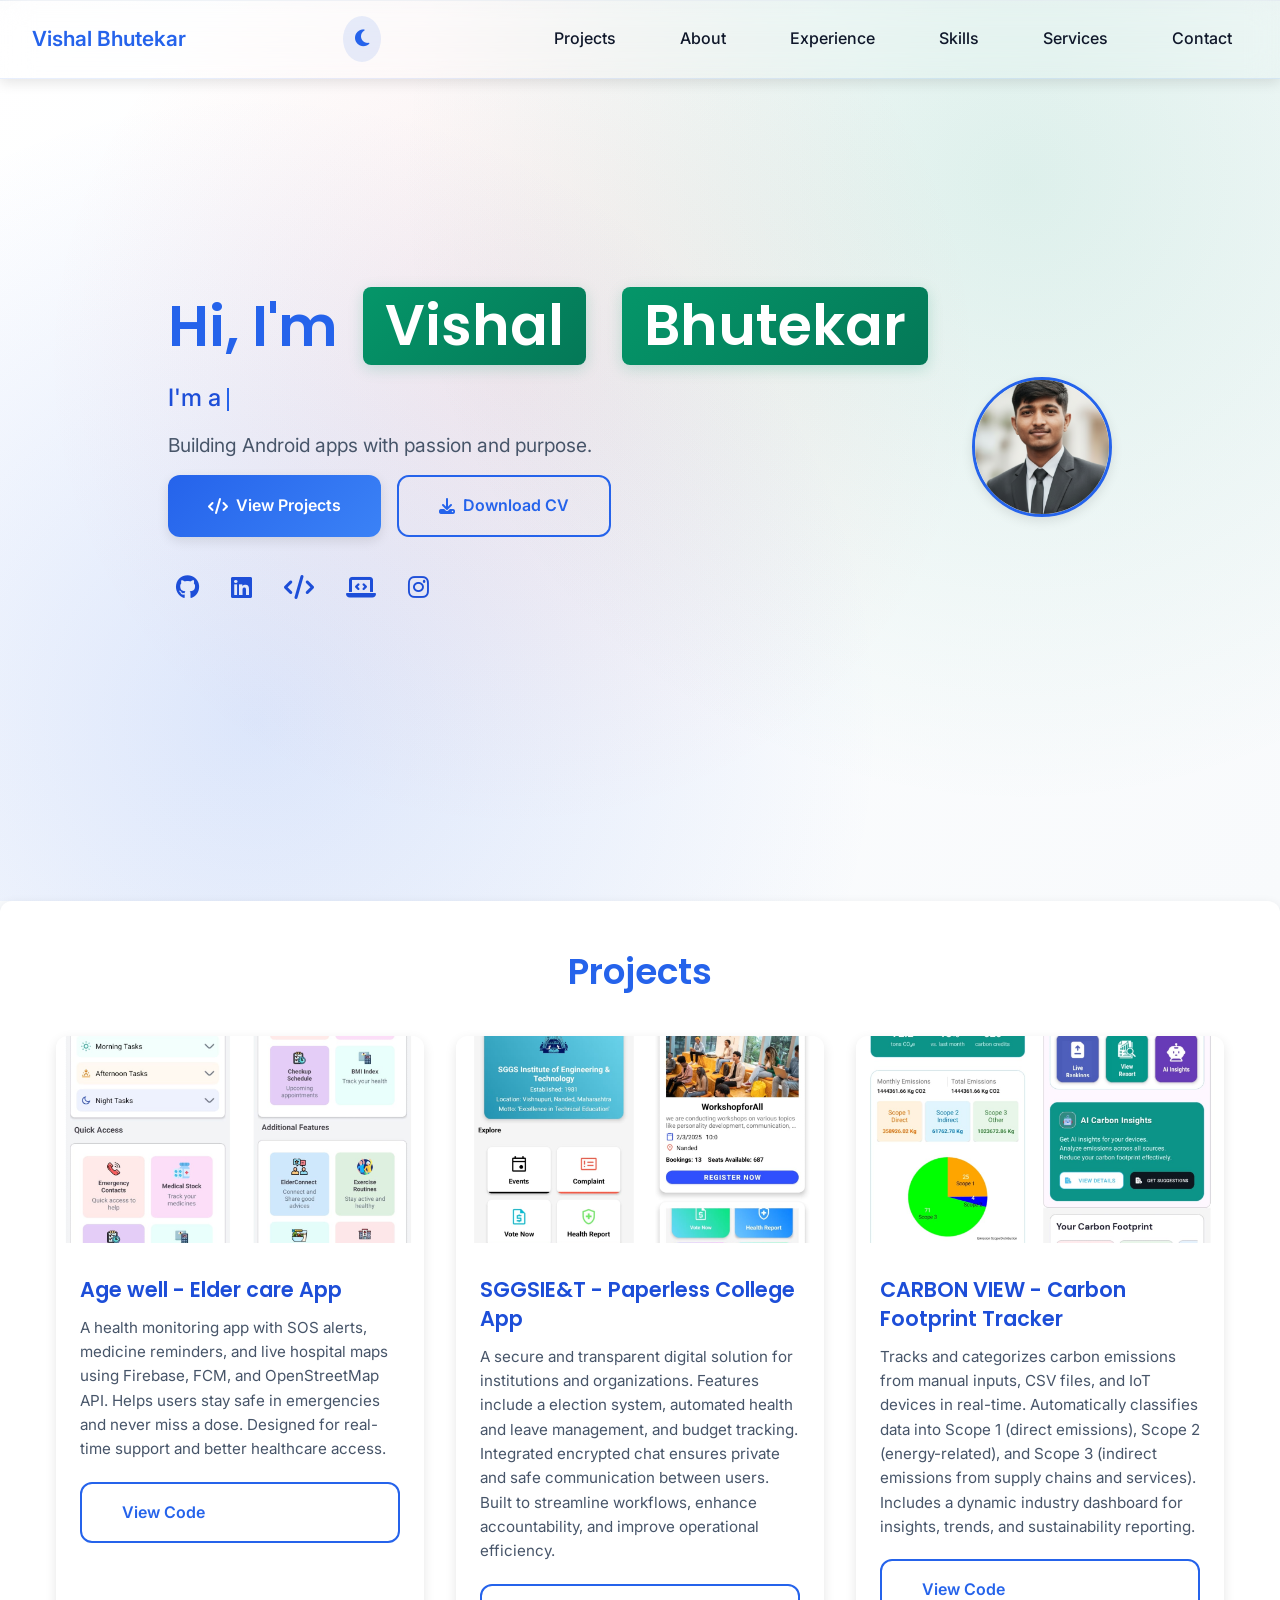
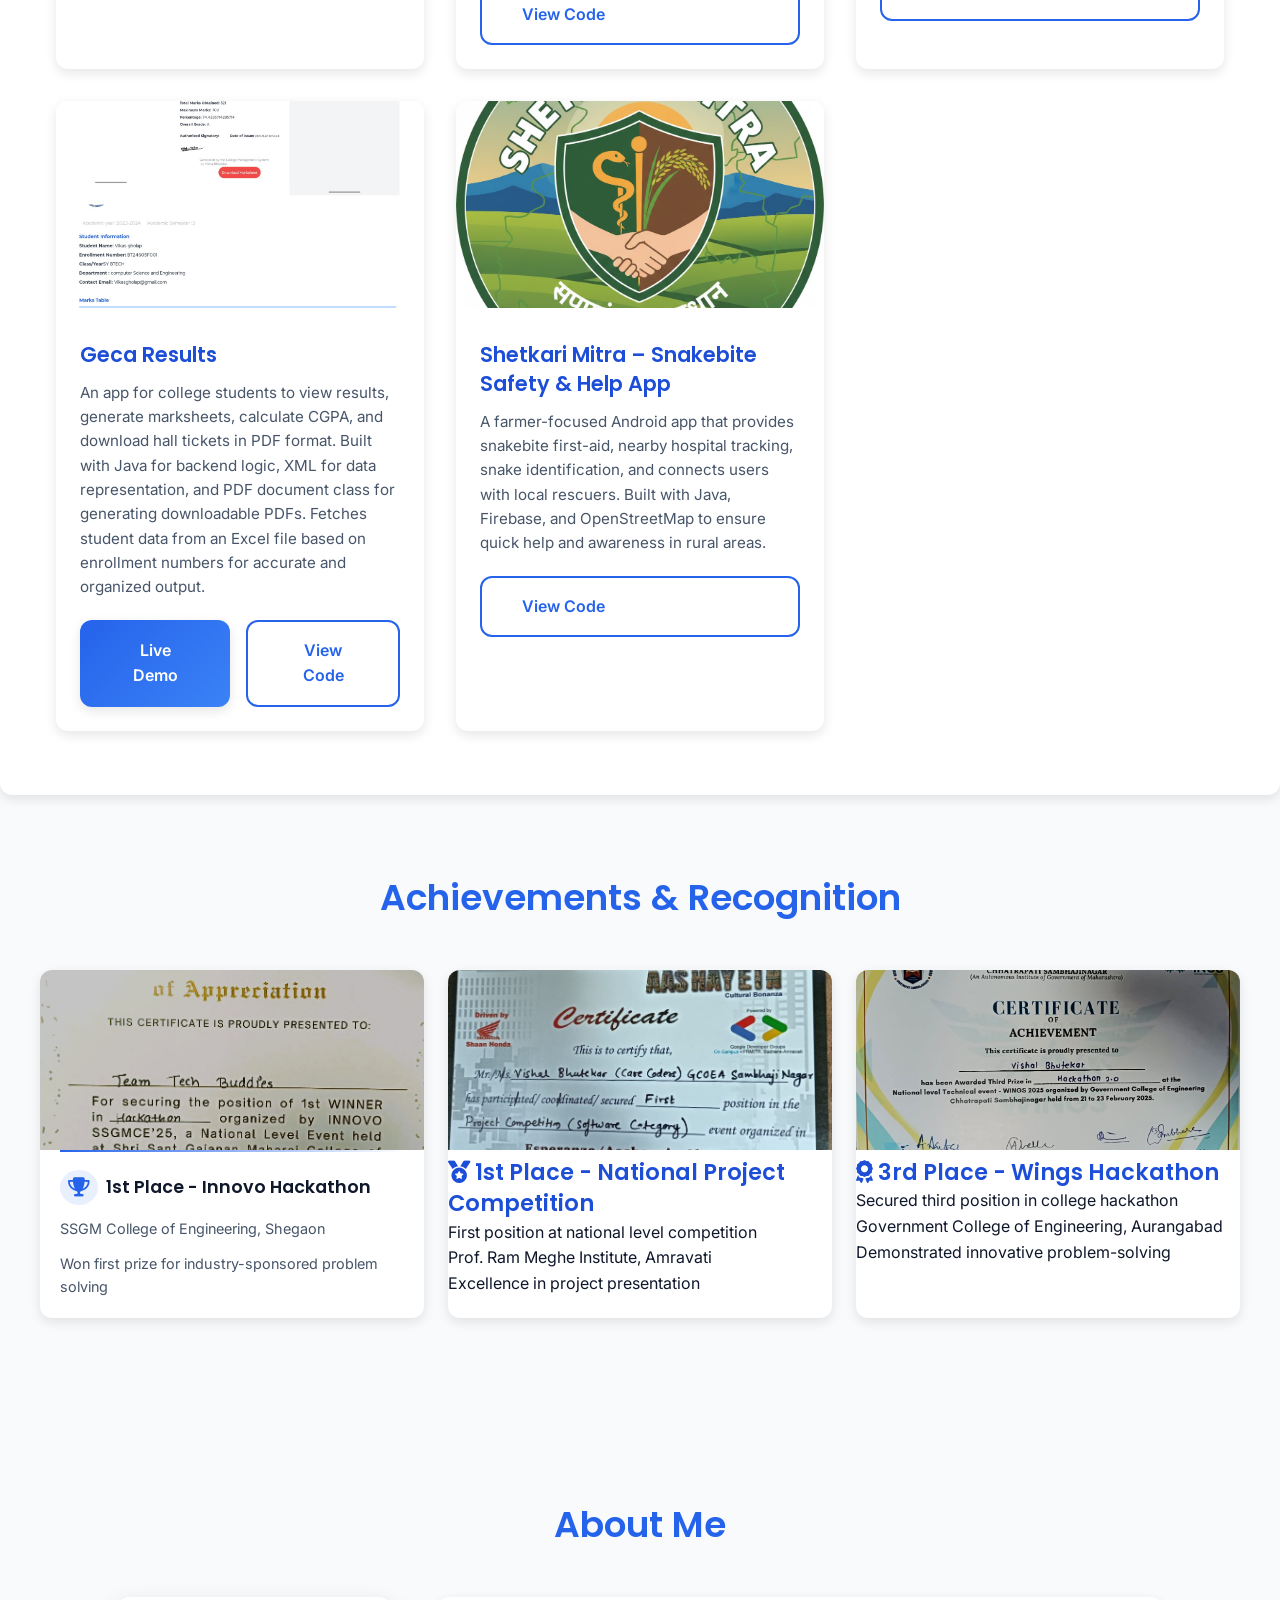
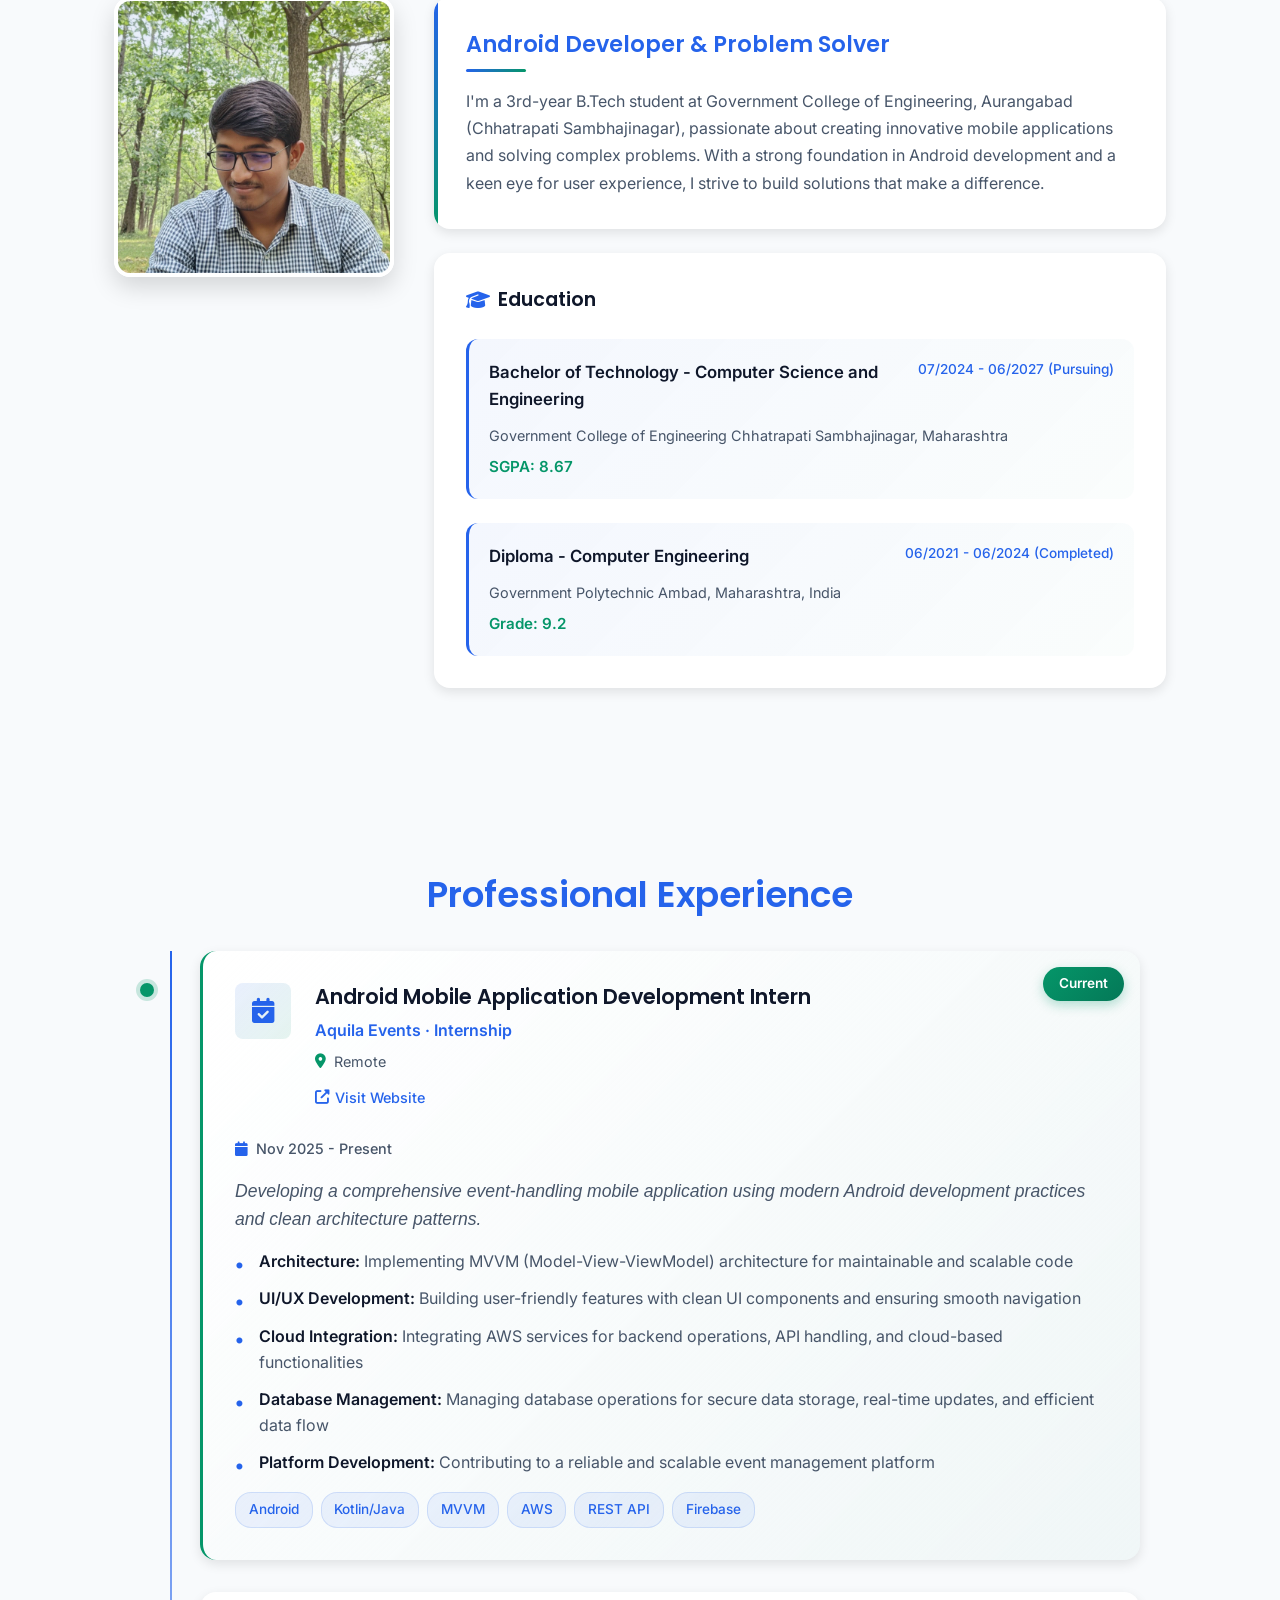
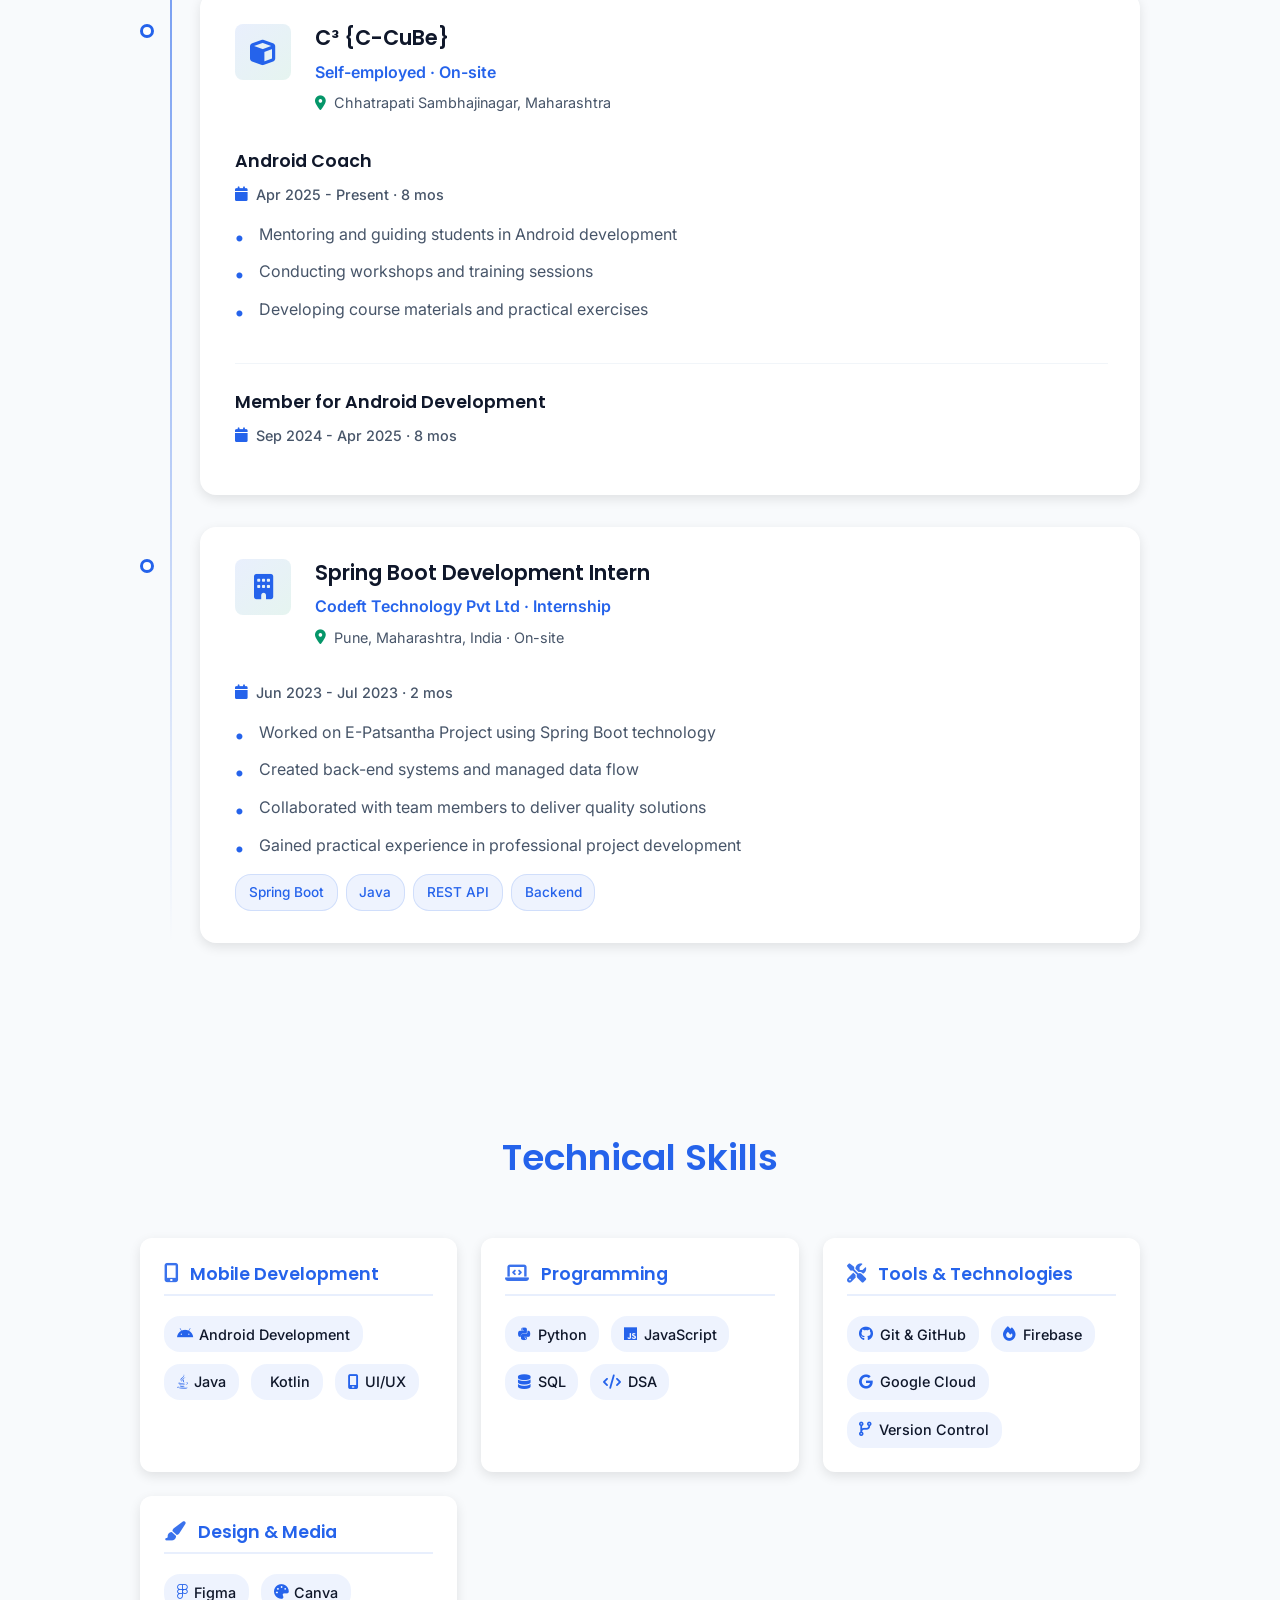
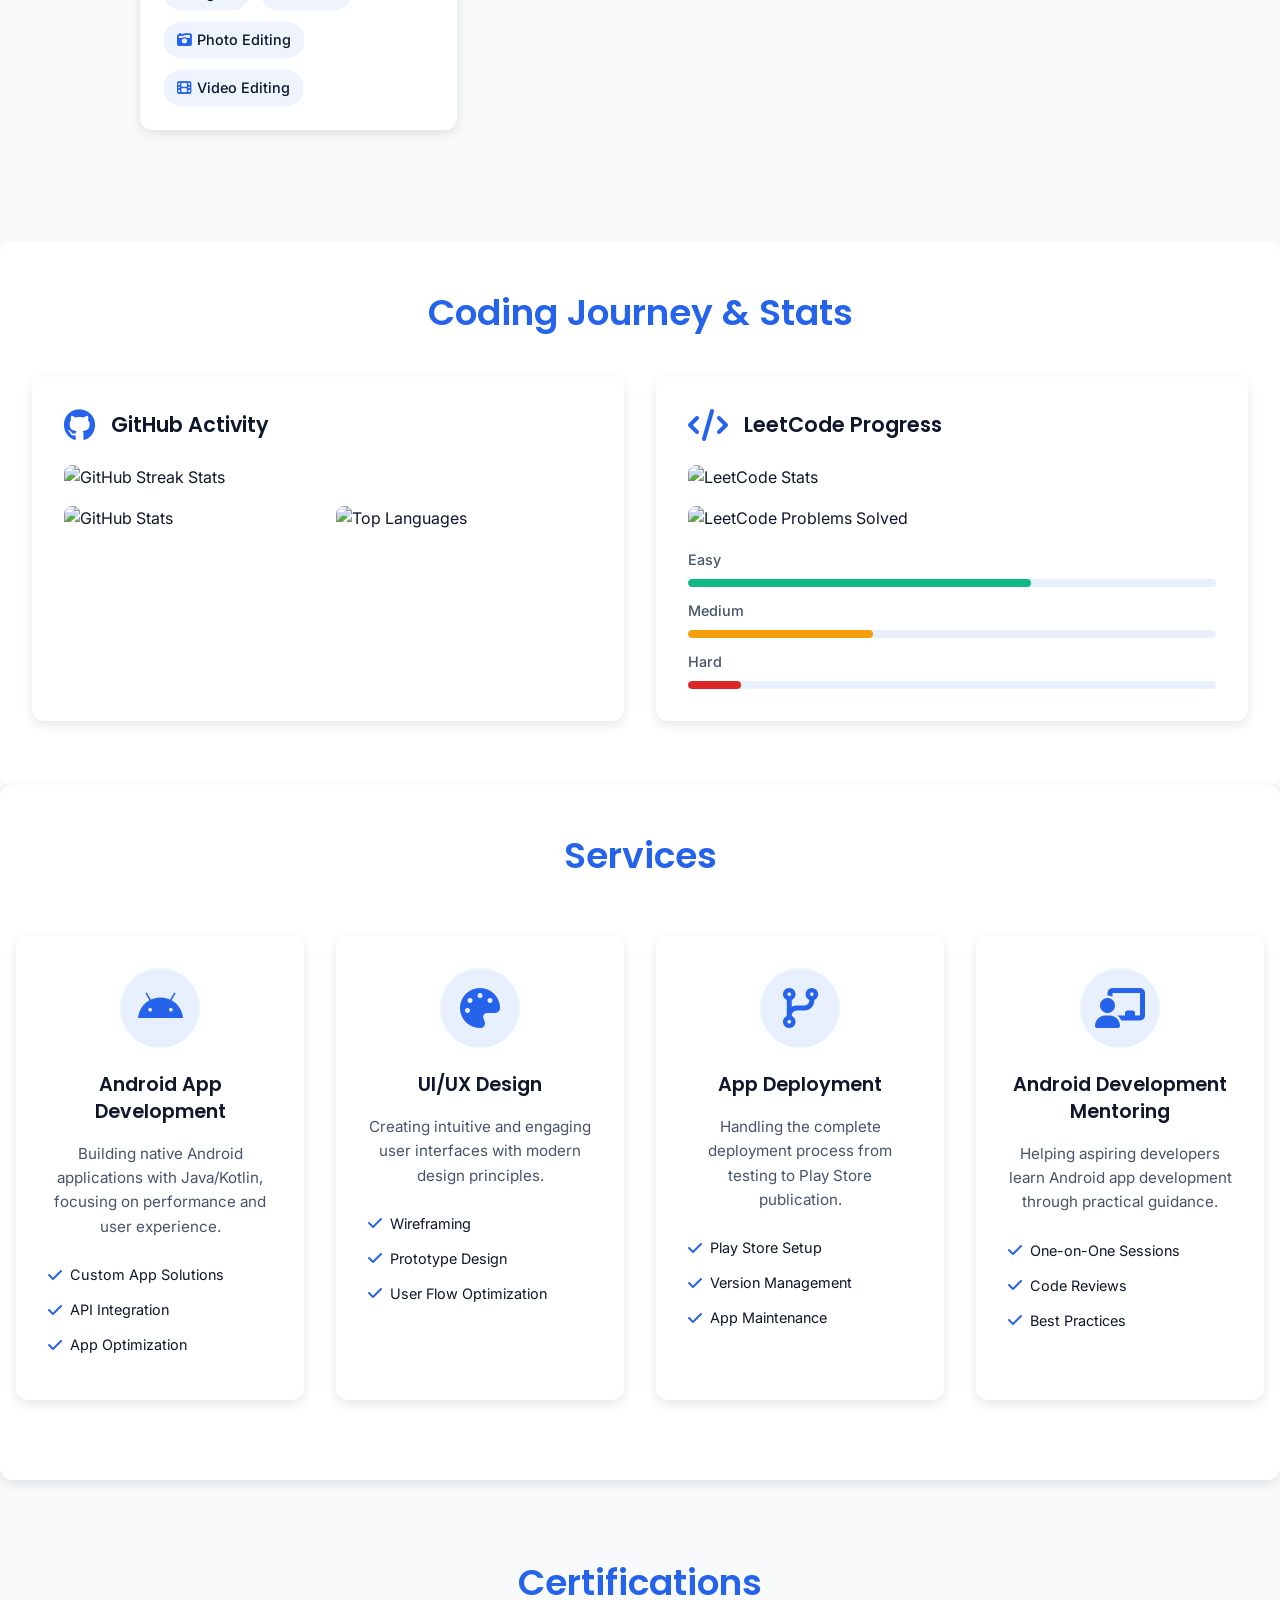
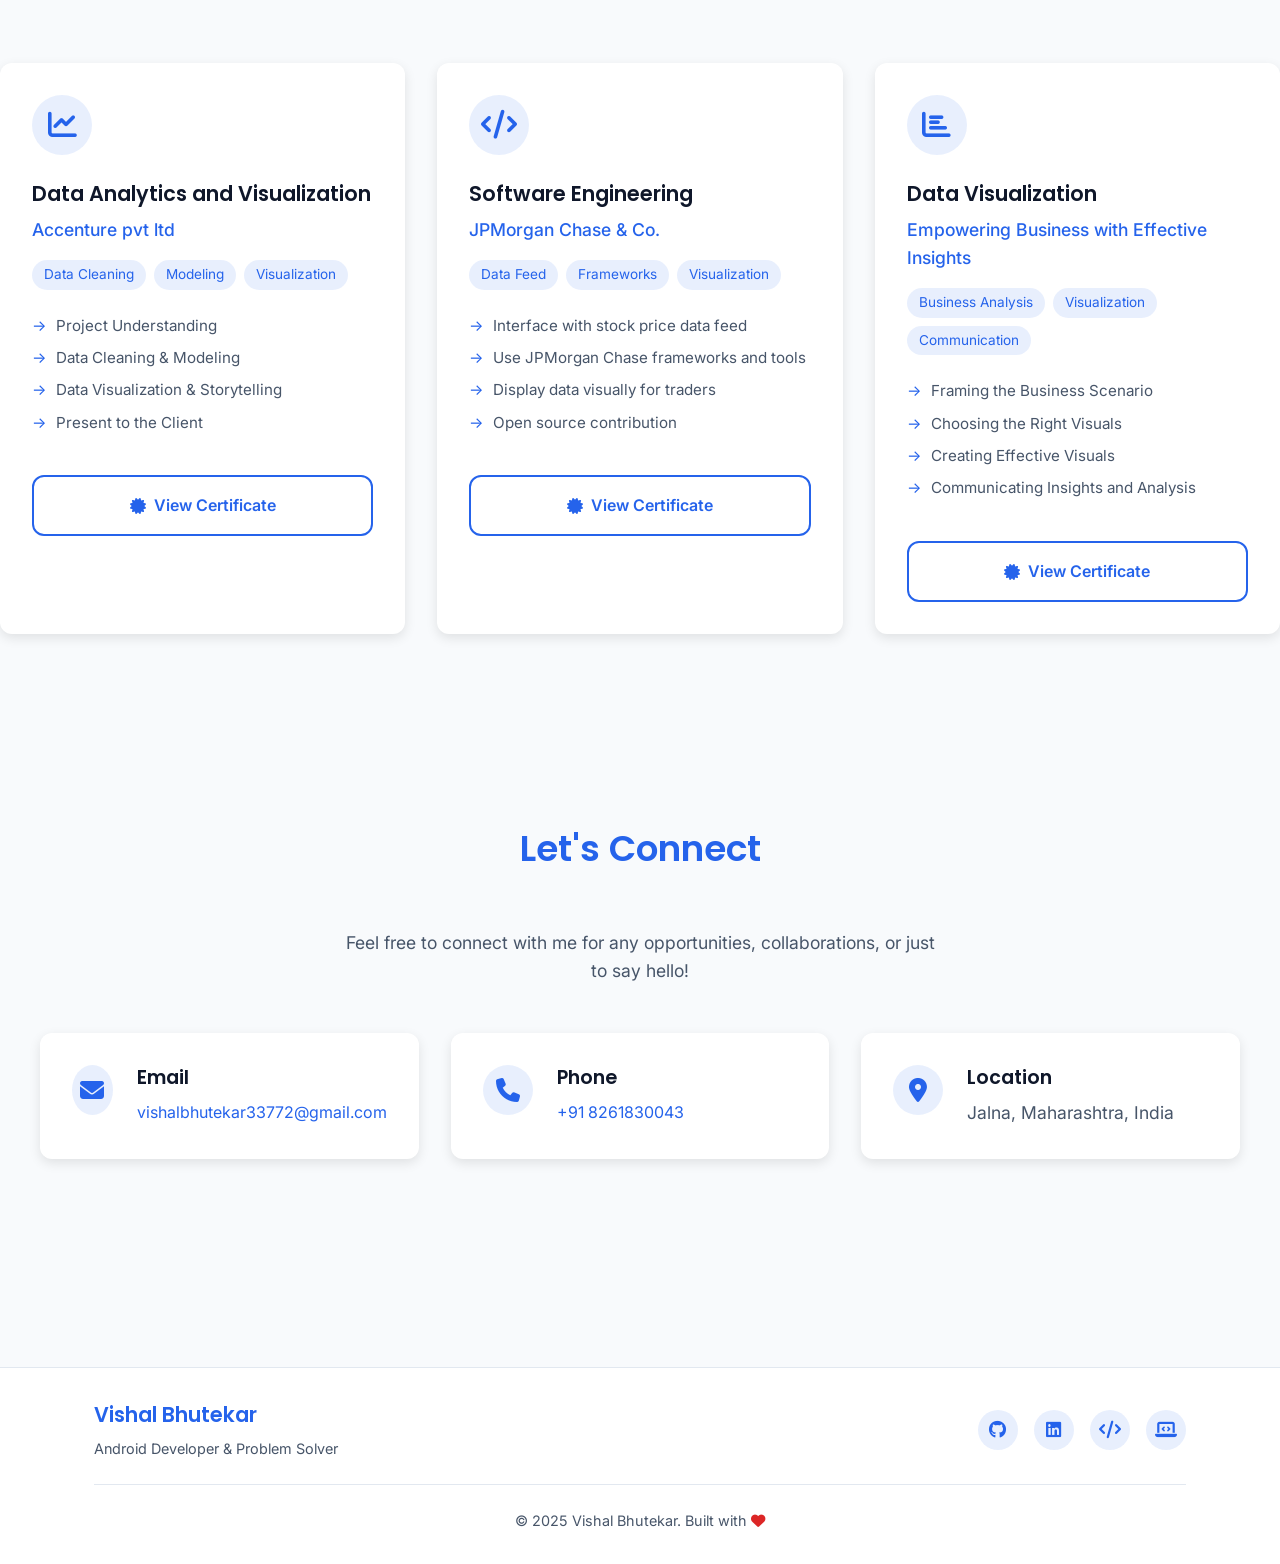
==== commit f3f84610: "Portfolio2.0" ====
--- a/index.html
+++ b/index.html
@@ -3,9 +3,11 @@
 <head>
     <meta charset="UTF-8">
     <meta name="viewport" content="width=device-width, initial-scale=1.0, viewport-fit=cover">
-    <meta name="description" content="Portfolio of Vishal Rajesh Bhutekar - Computer Science student at Government College of Engineering, Aurangabad specializing in Android development">
-    <meta name="keywords" content="Android development, web development, Vishal Rajesh Bhutekar, LeetCode, Codeforces, open source">
+    <meta name="description" content="Portfolio of Vishal Rajesh Bhutekar - Android Developer and Computer Science student at Government College of Engineering, Chhatrapati Sambhajinagar. Specialized in native Android app development with Java/Kotlin.">
+    <meta name="keywords" content="Android Developer, Java, Kotlin, Mobile App Development, Vishal Bhutekar, LeetCode, Codeforces, Firebase, Android Studio, Competitive Programming">
     <meta name="author" content="Vishal Rajesh Bhutekar">
+    <meta name="theme-color" content="#2563eb">
+    <meta name="robots" content="index, follow">
     <meta property="og:title" content="Vishal Bhutekar - Portfolio">
     <meta property="og:description" content="Explore the portfolio of Vishal Rajesh Bhutekar, an Android Developer passionate about creating innovative applications. Contact: vishalbhutekar33772@gmail.com">
     <meta property="og:image" content="images/profile.jpg">
@@ -16,7 +18,9 @@
     <link rel="icon" type="image/webp" href="images/favicon.webp">
     <!-- Preload critical resources -->
     <link rel="preload" href="https://fonts.googleapis.com/css2?family=Inter:wght@400;500;600;700&family=Poppins:wght@400;500;600;700&display=swap" as="style">
-    <link rel="preload" href="images/profile.webp" as="image">
+    <link rel="preload" href="images/profile-new.png" as="image">
+    <link rel="preload" href="style.css" as="style">
+    <link rel="preload" href="main.js" as="script">
 
     <!-- Google Fonts -->
     <link href="https://fonts.googleapis.com/css2?family=Inter:wght@400;500;600;700&family=Poppins:wght@400;500;600;700&display=swap" rel="stylesheet">
@@ -137,7 +141,7 @@
             </div>
         </div>
         <div class="project-card" data-aos="flip-up" data-aos-delay="150">
-            <img src="images/gecaresults.jpg" alt="Geca Results" loading="lazy" data-src="images/gecaresults.jpg" data-alt="Geca Results" class="project-image" onclick="openImageModal(this)">
+            <img src="images/gecaresults.png" alt="Geca Results" loading="lazy" data-src="images/gecaresults.png" data-alt="Geca Results" class="project-image" onclick="openImageModal(this)">
             <div class="project-info">
                 <h3>Geca Results</h3>
                 <p>An app for college students to view results, generate marksheets, calculate CGPA, and download hall tickets in PDF format. Built with Java for backend logic, XML for data representation, and PDF document class for generating downloadable PDFs. Fetches student data from an Excel file based on enrollment numbers for accurate and organized output.</p>
@@ -148,7 +152,7 @@
             </div>
         </div>
         <div class="project-card" data-aos="flip-up" data-aos-delay="200">
-            <img src="images/fittrack.jpg" alt="Shetkari Mitra – Snakebite Safety & Help App" loading="lazy" data-src="images/fittrack.jpg" data-alt="Shetkari Mitra – Snakebite Safety & Help App" class="project-image" onclick="openImageModal(this)">
+            <img src="images/shetkarimitra.jpg" alt="Shetkari Mitra – Snakebite Safety & Help App" loading="lazy" data-src="images/shetkarimitra.jpg" data-alt="Shetkari Mitra – Snakebite Safety & Help App" class="project-image" onclick="openImageModal(this)">
             <div class="project-info">
                 <h3>Shetkari Mitra – Snakebite Safety & Help App</h3>
                 <p>A farmer-focused Android app that provides snakebite first-aid, nearby hospital tracking, snake identification, and connects users with local rescuers.
@@ -225,7 +229,7 @@
     <h2 data-aos="fade-up">About Me</h2>
     <div class="about-container" data-aos="fade-up">
         <div class="about-image-wrapper">
-            <img src="images/picofme.png" alt="Vishal Rajesh Bhutekar" loading="lazy">
+            <img src="images/picofme.jpg" alt="Vishal Rajesh Bhutekar" loading="lazy">
         </div>
         <div class="about-content">
             <div class="about-text">
@@ -263,10 +267,50 @@
 
     <!-- Experience Section -->
     <section id="experience" class="section">
-        <h2 data-aos="fade-up">Experience</h2>
+        <h2 data-aos="fade-up">Professional Experience</h2>
         <div class="experience-timeline">
-            <!-- Current Role -->
-            <div class="experience-card" data-aos="fade-up">
+            <!-- Current Internship -->
+            <div class="experience-card current" data-aos="fade-up">
+                <div class="experience-badge">Current</div>
+                <div class="experience-header">
+                    <div class="company-logo">
+                        <i class="fas fa-calendar-check"></i>
+                    </div>
+                    <div class="experience-title">
+                        <h3>Android Mobile Application Development Intern</h3>
+                        <p class="company">Aquila Events · Internship</p>
+                        <p class="location"><i class="fas fa-map-marker-alt"></i> Remote</p>
+                        <a href="https://www.aquilaevents.in/" target="_blank" rel="noopener noreferrer" class="company-link">
+                            <i class="fas fa-external-link-alt"></i> Visit Website
+                        </a>
+                    </div>
+                </div>
+                <div class="experience-content">
+                    <p class="duration"><i class="fas fa-calendar"></i> Nov 2025 - Present</p>
+                    <div class="role-description">
+                        <p>Developing a comprehensive event-handling mobile application using modern Android development practices and clean architecture patterns.</p>
+                    </div>
+                    <ul class="responsibilities">
+                        <li><strong>Architecture:</strong> Implementing MVVM (Model-View-ViewModel) architecture for maintainable and scalable code</li>
+                        <li><strong>UI/UX Development:</strong> Building user-friendly features with clean UI components and ensuring smooth navigation</li>
+                        <li><strong>Cloud Integration:</strong> Integrating AWS services for backend operations, API handling, and cloud-based functionalities</li>
+                        <li><strong>Database Management:</strong> Managing database operations for secure data storage, real-time updates, and efficient data flow</li>
+                        <li><strong>Platform Development:</strong> Contributing to a reliable and scalable event management platform</li>
+                    </ul>
+                    <div class="tech-stack">
+                        <span class="tech-tag">Android</span>
+                        <span class="tech-tag">Kotlin/Java</span>
+                        <span class="tech-tag">MVVM</span>
+                        <span class="tech-tag">AWS</span>
+                        <span class="tech-tag">REST API</span>
+                        <span class="tech-tag">Firebase</span>
+                    </div>
+                </div>
+            </div>
+
+            <!-- C-CuBe Role -->
+            <!-- C-CuBe Role -->
+            <div class="experience-card" data-aos="fade-up" data-aos-delay="50">
                 <div class="experience-header">
                     <div class="company-logo">
                         <i class="fas fa-cube"></i>
@@ -277,10 +321,10 @@
                         <p class="location"><i class="fas fa-map-marker-alt"></i> Chhatrapati Sambhajinagar, Maharashtra</p>
                     </div>
                 </div>
-                <div class="experience-roles">
+                <div class="experience-content">
                     <div class="role">
                         <h4>Android Coach</h4>
-                        <p class="duration">Apr 2025 - Present · 4 mos</p>
+                        <p class="duration"><i class="fas fa-calendar"></i> Apr 2025 - Present · 8 mos</p>
                         <ul class="responsibilities">
                             <li>Mentoring and guiding students in Android development</li>
                             <li>Conducting workshops and training sessions</li>
@@ -289,7 +333,7 @@
                     </div>
                     <div class="role">
                         <h4>Member for Android Development</h4>
-                        <p class="duration">Sep 2024 - Apr 2025 · 8 mos</p>
+                        <p class="duration"><i class="fas fa-calendar"></i> Sep 2024 - Apr 2025 · 8 mos</p>
                     </div>
                 </div>
             </div>
@@ -301,19 +345,25 @@
                         <i class="fas fa-building"></i>
                     </div>
                     <div class="experience-title">
-                        <h3>Spring Boot Internship</h3>
+                        <h3>Spring Boot Development Intern</h3>
                         <p class="company">Codeft Technology Pvt Ltd · Internship</p>
                         <p class="location"><i class="fas fa-map-marker-alt"></i> Pune, Maharashtra, India · On-site</p>
                     </div>
                 </div>
                 <div class="experience-content">
-                    <p class="duration">Jun 2023 - Jul 2023 · 2 mos</p>
+                    <p class="duration"><i class="fas fa-calendar"></i> Jun 2023 - Jul 2023 · 2 mos</p>
                     <ul class="responsibilities">
                         <li>Worked on E-Patsantha Project using Spring Boot technology</li>
                         <li>Created back-end systems and managed data flow</li>
                         <li>Collaborated with team members to deliver quality solutions</li>
                         <li>Gained practical experience in professional project development</li>
                     </ul>
+                    <div class="tech-stack">
+                        <span class="tech-tag">Spring Boot</span>
+                        <span class="tech-tag">Java</span>
+                        <span class="tech-tag">REST API</span>
+                        <span class="tech-tag">Backend</span>
+                    </div>
                 </div>
             </div>
         </div>
--- a/style.css
+++ b/style.css
@@ -154,6 +154,19 @@
     transition: var(--transition);
 }
 
+/* Focus styles for accessibility */
+*:focus-visible {
+    outline: 3px solid var(--primary);
+    outline-offset: 2px;
+    border-radius: 4px;
+}
+
+button:focus-visible,
+a:focus-visible {
+    outline: 3px solid var(--primary);
+    outline-offset: 3px;
+}
+
 /* Loader Styles */
 .loader {
     position: fixed;
@@ -413,12 +426,24 @@
 
 .hamburger {
     display: none;
-    background: none;
+    background: rgba(var(--primary-rgb), 0.1);
     border: none;
     font-size: 1.5rem;
-    color: var(--text);
+    color: var(--primary);
     cursor: pointer;
-    padding: 0.5rem;
+    padding: 0.75rem;
+    border-radius: var(--radius-sm);
+    transition: var(--transition);
+    z-index: 1001;
+}
+
+.hamburger:hover {
+    background: var(--primary);
+    color: #fff;
+}
+
+.hamburger i {
+    transition: var(--transition);
 }
 
 .nav-links {
@@ -429,6 +454,38 @@
     padding: 0;
 }
 
+.nav-links li a {
+    color: var(--text);
+    font-weight: 500;
+    padding: 0.5rem 1rem;
+    border-radius: var(--radius-sm);
+    transition: var(--transition);
+    position: relative;
+}
+
+.nav-links li a::after {
+    content: '';
+    position: absolute;
+    bottom: 0;
+    left: 50%;
+    transform: translateX(-50%);
+    width: 0;
+    height: 2px;
+    background: var(--primary);
+    transition: width 0.3s ease;
+}
+
+.nav-links li a:hover::after,
+.nav-links li a:focus::after {
+    width: 80%;
+}
+
+.nav-links li a:hover,
+.nav-links li a:focus {
+    color: var(--primary);
+    background: rgba(var(--primary-rgb), 0.05);
+}
+
 @media screen and (max-width: 768px) {
     .hamburger {
         display: block;
@@ -436,25 +493,57 @@
 
     .nav-links {
         display: none;
-        position: absolute;
-        top: 100%;
+        position: fixed;
+        top: 70px;
         left: 0;
+        right: 0;
         width: 100%;
         flex-direction: column;
-        background: var(--bg);
-        padding: 1rem;
-        box-shadow: var(--shadow);
+        background: var(--section-bg);
+        padding: 1.5rem 1rem;
+        box-shadow: var(--shadow-lg);
         text-align: center;
-        gap: 1rem;
+        gap: 0.5rem;
+        max-height: calc(100vh - 70px);
+        overflow-y: auto;
+        animation: slideDown 0.3s ease;
+    }
+
+    @keyframes slideDown {
+        from {
+            opacity: 0;
+            transform: translateY(-20px);
+        }
+        to {
+            opacity: 1;
+            transform: translateY(0);
+        }
     }
 
     .nav-links.active {
         display: flex;
     }
 
+    .nav-links li {
+        width: 100%;
+    }
+
     .nav-links li a {
-        padding: 0.5rem 1rem;
+        padding: 1rem;
         display: block;
+        width: 100%;
+        border-radius: var(--radius);
+        font-size: 1.05rem;
+    }
+
+    .nav-links li a::after {
+        display: none;
+    }
+
+    .nav-links li a:hover,
+    .nav-links li a:focus {
+        background: rgba(var(--primary-rgb), 0.1);
+        transform: translateX(5px);
     }
 }
 
@@ -617,11 +706,28 @@
     box-shadow: var(--shadow);
     overflow: hidden;
     transition: var(--transition);
+    position: relative;
+}
+
+.project-card::before {
+    content: '';
+    position: absolute;
+    top: 0;
+    left: 0;
+    right: 0;
+    height: 4px;
+    background: linear-gradient(90deg, var(--primary), var(--accent));
+    transform: scaleX(0);
+    transition: transform 0.3s ease;
+}
+
+.project-card:hover::before {
+    transform: scaleX(1);
 }
 
 .project-card:hover, .project-card:focus-within {
-    transform: translateY(-5px);
-    box-shadow: 0 8px 24px rgba(0, 0, 0, 0.15);
+    transform: translateY(-8px);
+    box-shadow: 0 12px 30px rgba(var(--primary-rgb), 0.15);
 }
 
 .project-card img {
@@ -1320,57 +1426,144 @@
 }
 
 /* Experience Section Styles */
+#experience {
+    background: var(--bg);
+}
+
 .experience-timeline {
-    max-width: 900px;
+    max-width: 1000px;
     margin: 2rem auto;
     display: flex;
     flex-direction: column;
     gap: 2rem;
+    position: relative;
+}
+
+/* Timeline line */
+.experience-timeline::before {
+    content: '';
+    position: absolute;
+    left: 30px;
+    top: 0;
+    bottom: 0;
+    width: 2px;
+    background: linear-gradient(to bottom, var(--primary), transparent);
 }
 
 .experience-card {
     background: var(--section-bg);
-    border-radius: var(--radius);
+    border-radius: var(--radius-lg);
     padding: 2rem;
     box-shadow: var(--shadow);
-    transition: transform 0.3s ease;
+    transition: var(--transition);
+    position: relative;
+    margin-left: 60px;
+    border-left: 3px solid transparent;
+}
+
+.experience-card::before {
+    content: '';
+    position: absolute;
+    left: -63px;
+    top: 2rem;
+    width: 14px;
+    height: 14px;
+    background: var(--section-bg);
+    border: 3px solid var(--primary);
+    border-radius: 50%;
+    z-index: 1;
+}
+
+.experience-card.current {
+    border-left: 3px solid var(--accent);
+    background: linear-gradient(135deg, var(--section-bg) 0%, rgba(var(--accent-rgb), 0.03) 100%);
+}
+
+.experience-card.current::before {
+    background: var(--accent);
+    border-color: var(--accent);
+    box-shadow: 0 0 0 4px rgba(var(--accent-rgb), 0.2);
+    animation: pulse 2s infinite;
+}
+
+@keyframes pulse {
+    0%, 100% {
+        box-shadow: 0 0 0 4px rgba(var(--accent-rgb), 0.2);
+    }
+    50% {
+        box-shadow: 0 0 0 8px rgba(var(--accent-rgb), 0.1);
+    }
+}
+
+.experience-badge {
+    position: absolute;
+    top: 1rem;
+    right: 1rem;
+    background: linear-gradient(135deg, var(--accent), var(--accent-dark));
+    color: #fff;
+    padding: 0.4rem 1rem;
+    border-radius: 2rem;
+    font-size: 0.85rem;
+    font-weight: 600;
+    box-shadow: 0 4px 12px rgba(var(--accent-rgb), 0.3);
 }
 
 .experience-card:hover {
-    transform: translateY(-5px);
+    transform: translateX(8px);
+    box-shadow: var(--shadow-lg);
+    border-left-color: var(--primary);
 }
 
 .experience-header {
     display: flex;
     gap: 1.5rem;
     margin-bottom: 1.5rem;
+    align-items: flex-start;
 }
 
 .company-logo {
-    width: 50px;
-    height: 50px;
-    background: rgba(var(--primary-rgb), 0.1);
-    border-radius: 8px;
+    width: 56px;
+    height: 56px;
+    min-width: 56px;
+    background: linear-gradient(135deg, rgba(var(--primary-rgb), 0.1), rgba(var(--accent-rgb), 0.1));
+    border-radius: var(--radius-sm);
     display: flex;
     align-items: center;
     justify-content: center;
+    transition: var(--transition);
+}
+
+.experience-card:hover .company-logo {
+    transform: scale(1.1) rotate(5deg);
+    background: linear-gradient(135deg, var(--primary), var(--accent));
 }
 
 .company-logo i {
-    font-size: 1.5rem;
-    color: var(--primary);
+    font-size: 1.6rem;
+    color: var(--primary);
+    transition: var(--transition);
+}
+
+.experience-card:hover .company-logo i {
+    color: #fff;
+}
+
+.experience-title {
+    flex: 1;
 }
 
 .experience-title h3 {
     color: var(--text);
     font-size: 1.3rem;
     margin-bottom: 0.5rem;
+    line-height: 1.3;
 }
 
 .company {
     color: var(--primary);
-    font-weight: 500;
-    margin-bottom: 0.25rem;
+    font-weight: 600;
+    margin-bottom: 0.4rem;
+    font-size: 1rem;
 }
 
 .location {
@@ -1379,14 +1572,58 @@
     display: flex;
     align-items: center;
     gap: 0.5rem;
-}
-
-.experience-roles {
-    padding-left: 4rem;
+    margin-bottom: 0.5rem;
+}
+
+.location i {
+    color: var(--accent);
+}
+
+.company-link {
+    display: inline-flex;
+    align-items: center;
+    gap: 0.4rem;
+    color: var(--primary);
+    font-size: 0.9rem;
+    font-weight: 500;
+    text-decoration: none;
+    transition: var(--transition);
+    padding: 0.3rem 0;
+}
+
+.company-link:hover {
+    color: var(--accent);
+    gap: 0.6rem;
+}
+
+.experience-content {
+    padding-left: 0;
+}
+
+.duration {
+    color: var(--text-muted);
+    font-size: 0.9rem;
+    margin-bottom: 1rem;
+    display: flex;
+    align-items: center;
+    gap: 0.5rem;
+    font-weight: 500;
+}
+
+.duration i {
+    color: var(--primary);
 }
 
 .role {
     margin-bottom: 1.5rem;
+    padding-bottom: 1.5rem;
+    border-bottom: 1px solid var(--border-light);
+}
+
+.role:last-child {
+    margin-bottom: 0;
+    padding-bottom: 0;
+    border-bottom: none;
 }
 
 .role h4 {
@@ -1395,43 +1632,146 @@
     margin-bottom: 0.5rem;
 }
 
-.duration {
+.role-description {
+    margin-bottom: 1rem;
+}
+
+.role-description p {
     color: var(--text-muted);
-    font-size: 0.9rem;
-    margin-bottom: 1rem;
+    font-style: italic;
+    line-height: 1.6;
 }
 
 .responsibilities {
     list-style: none;
-    padding-left: 1.5rem;
+    padding-left: 0;
+    margin-bottom: 1rem;
 }
 
 .responsibilities li {
     color: var(--text-muted);
-    margin-bottom: 0.5rem;
+    margin-bottom: 0.75rem;
+    padding-left: 1.5rem;
     position: relative;
+    line-height: 1.6;
 }
 
 .responsibilities li::before {
     content: "•";
     color: var(--primary);
+    font-weight: bold;
     position: absolute;
-    left: -1.5rem;
+    left: 0;
+    font-size: 1.2rem;
+}
+
+.responsibilities li strong {
+    color: var(--text);
+    font-weight: 600;
+}
+
+.tech-stack {
+    display: flex;
+    flex-wrap: wrap;
+    gap: 0.5rem;
+    margin-top: 1rem;
+}
+
+.tech-tag {
+    padding: 0.4rem 0.8rem;
+    background: rgba(var(--primary-rgb), 0.08);
+    color: var(--primary);
+    border-radius: 1rem;
+    font-size: 0.85rem;
+    font-weight: 500;
+    border: 1px solid rgba(var(--primary-rgb), 0.15);
+    transition: var(--transition);
+}
+
+.tech-tag:hover {
+    background: var(--primary);
+    color: #fff;
+    transform: translateY(-2px);
 }
 
 @media screen and (max-width: 768px) {
+    .experience-timeline::before {
+        left: 15px;
+    }
+
+    .experience-card {
+        margin-left: 40px;
+        padding: 1.5rem;
+    }
+
+    .experience-card::before {
+        left: -48px;
+        top: 1.5rem;
+        width: 12px;
+        height: 12px;
+    }
+
     .experience-header {
         flex-direction: column;
         gap: 1rem;
     }
 
-    .experience-roles {
-        padding-left: 0;
-    }
-
     .company-logo {
-        width: 40px;
-        height: 40px;
+        width: 48px;
+        height: 48px;
+        min-width: 48px;
+    }
+
+    .company-logo i {
+        font-size: 1.4rem;
+    }
+
+    .experience-title h3 {
+        font-size: 1.1rem;
+    }
+
+    .experience-badge {
+        position: static;
+        display: inline-block;
+        margin-bottom: 1rem;
+    }
+
+    .tech-stack {
+        gap: 0.4rem;
+    }
+
+    .tech-tag {
+        font-size: 0.8rem;
+        padding: 0.3rem 0.6rem;
+    }
+}
+
+@media screen and (max-width: 480px) {
+    .experience-timeline::before {
+        left: 10px;
+    }
+
+    .experience-card {
+        margin-left: 30px;
+        padding: 1.25rem;
+    }
+
+    .experience-card::before {
+        left: -38px;
+        width: 10px;
+        height: 10px;
+    }
+
+    .experience-title h3 {
+        font-size: 1rem;
+    }
+
+    .company {
+        font-size: 0.9rem;
+    }
+
+    .location {
+        font-size: 0.85rem;
     }
 }
 
@@ -1648,50 +1988,85 @@
 }
 
 /* About Section Styles */
+#about {
+    background: var(--bg);
+}
+
 .about-container {
     display: grid;
-    grid-template-columns: minmax(250px, 300px) 1fr; /* Reduced image column width */
-    gap: 2rem;
+    grid-template-columns: 280px 1fr;
+    gap: 2.5rem;
     max-width: 1100px;
     margin: 0 auto;
     padding: 1.5rem;
+    align-items: start;
 }
 
 .about-image-wrapper {
     position: relative;
     width: 100%;
-    max-width: 280px; /* Reduced from previous size */
-    height: 280px; /* Fixed height */
-    border-radius: var(--radius);
+    max-width: 280px;
+    height: 280px;
+    border-radius: var(--radius-lg);
     overflow: hidden;
-    box-shadow: var(--shadow);
+    box-shadow: var(--shadow-lg);
     margin: 0 auto;
+    border: 4px solid var(--section-bg);
+}
+
+.about-image-wrapper::before {
+    content: '';
+    position: absolute;
+    inset: 0;
+    background: linear-gradient(135deg, rgba(var(--primary-rgb), 0.1), transparent);
+    z-index: 1;
+    transition: var(--transition);
+}
+
+.about-image-wrapper:hover::before {
+    background: linear-gradient(135deg, rgba(var(--primary-rgb), 0.2), transparent);
 }
 
 .about-image-wrapper img {
     width: 100%;
     height: 100%;
     object-fit: cover;
-    transition: transform 0.3s ease;
+    transition: transform 0.5s ease;
+}
+
+.about-image-wrapper:hover img {
+    transform: scale(1.05);
 }
 
 .about-content {
     display: flex;
     flex-direction: column;
-    gap: 1.5rem; /* Reduced gap */
+    gap: 1.5rem;
 }
 
 .about-text {
     background: var(--section-bg);
-    padding: 1.5rem;
-    border-radius: var(--radius);
+    padding: 2rem;
+    border-radius: var(--radius-lg);
     box-shadow: var(--shadow);
+    position: relative;
+    overflow: hidden;
+}
+
+.about-text::before {
+    content: '';
+    position: absolute;
+    top: 0;
+    left: 0;
+    width: 4px;
+    height: 100%;
+    background: linear-gradient(to bottom, var(--primary), var(--accent));
 }
 
 .about-text h3 {
     color: var(--primary);
-    font-size: 1.3rem; /* Smaller font size */
-    margin-bottom: 0.75rem;
+    font-size: 1.4rem;
+    margin-bottom: 1rem;
     position: relative;
     padding-bottom: 0.75rem;
 }
@@ -1703,40 +2078,224 @@
     left: 0;
     width: 60px;
     height: 3px;
-    background: var(--primary);
+    background: linear-gradient(to right, var(--primary), var(--accent));
     border-radius: 3px;
 }
 
 .about-text p {
     color: var(--text-muted);
-    line-height: 1.6;
-    font-size: 0.95rem;
+    line-height: 1.7;
+    font-size: 1rem;
     margin-bottom: 0;
 }
 
 .education-timeline {
     background: var(--section-bg);
+    padding: 2rem;
+    border-radius: var(--radius-lg);
+    box-shadow: var(--shadow);
+}
+
+.education-timeline h4 {
+    font-size: 1.2rem;
+    margin-bottom: 1.5rem;
+    color: var(--text);
+    display: flex;
+    align-items: center;
+    gap: 0.5rem;
+}
+
+.education-timeline h4 i {
+    color: var(--primary);
+}
+
+.education-items {
+    display: flex;
+    flex-direction: column;
+    gap: 1.5rem;
+}
+
+.education-item {
     padding: 1.25rem;
+    background: linear-gradient(135deg, rgba(var(--primary-rgb), 0.05), rgba(var(--accent-rgb), 0.02));
     border-radius: var(--radius);
-    box-shadow: var(--shadow);
-}
-
-.education-timeline h4 {
-    font-size: 1.1rem;
-    margin-bottom: 1rem;
-}
-
-.education-items {
-    gap: 1rem;
-}
-
-.education-item {
-    padding: 0.875rem;
-    background: rgba(var(--primary-rgb), 0.05);
+    border-left: 3px solid var(--primary);
+    transition: var(--transition);
+}
+
+.education-item:hover {
+    transform: translateX(5px);
+    background: linear-gradient(135deg, rgba(var(--primary-rgb), 0.08), rgba(var(--accent-rgb), 0.04));
+}
+
+.education-header {
+    display: flex;
+    justify-content: space-between;
+    align-items: flex-start;
+    margin-bottom: 0.75rem;
+    flex-wrap: wrap;
+    gap: 0.5rem;
 }
 
 .education-header h5 {
-    font-size: 1rem;
+    font-size: 1.05rem;
+    color: var(--text);
+    font-weight: 600;
+    flex: 1;
+    min-width: 200px;
+}
+
+.education-date {
+    font-size: 0.85rem;
+    color: var(--primary);
+    font-weight: 500;
+    white-space: nowrap;
+}
+
+.education-school {
+    color: var(--text-muted);
+    font-size: 0.9rem;
+    margin-bottom: 0.5rem;
+    line-height: 1.5;
+}
+
+.education-score {
+    color: var(--accent);
+    font-weight: 600;
+    font-size: 0.95rem;
+    margin: 0;
+}
+
+/* Responsive Design for About Section */
+@media screen and (max-width: 968px) {
+    .about-container {
+        grid-template-columns: 1fr;
+        gap: 2rem;
+        padding: 1.5rem 1rem;
+    }
+
+    .about-image-wrapper {
+        max-width: 240px;
+        height: 240px;
+        margin: 0 auto 1rem;
+    }
+
+    .about-text {
+        padding: 1.5rem;
+    }
+
+    .about-text h3 {
+        font-size: 1.25rem;
+    }
+
+    .education-timeline {
+        padding: 1.5rem;
+    }
+}
+
+@media screen and (max-width: 768px) {
+    .about-container {
+        padding: 1rem;
+        gap: 1.5rem;
+    }
+
+    .about-image-wrapper {
+        max-width: 200px;
+        height: 200px;
+    }
+
+    .about-text {
+        padding: 1.25rem;
+    }
+
+    .about-text h3 {
+        font-size: 1.2rem;
+    }
+
+    .about-text p {
+        font-size: 0.95rem;
+    }
+
+    .education-timeline {
+        padding: 1.25rem;
+    }
+
+    .education-timeline h4 {
+        font-size: 1.1rem;
+    }
+
+    .education-item {
+        padding: 1rem;
+    }
+
+    .education-header {
+        flex-direction: column;
+        gap: 0.25rem;
+    }
+
+    .education-header h5 {
+        font-size: 1rem;
+        min-width: unset;
+    }
+
+    .education-date {
+        font-size: 0.8rem;
+    }
+
+    .education-school {
+        font-size: 0.85rem;
+    }
+
+    .education-score {
+        font-size: 0.9rem;
+    }
+}
+
+@media screen and (max-width: 480px) {
+    .about-container {
+        padding: 0.75rem;
+    }
+
+    .about-image-wrapper {
+        max-width: 180px;
+        height: 180px;
+        border-width: 3px;
+    }
+
+    .about-text {
+        padding: 1rem;
+    }
+
+    .about-text h3 {
+        font-size: 1.1rem;
+        margin-bottom: 0.75rem;
+    }
+
+    .about-text p {
+        font-size: 0.9rem;
+        line-height: 1.6;
+    }
+
+    .education-timeline {
+        padding: 1rem;
+    }
+
+    .education-timeline h4 {
+        font-size: 1rem;
+        margin-bottom: 1rem;
+    }
+
+    .education-items {
+        gap: 1rem;
+    }
+
+    .education-item {
+        padding: 0.875rem;
+    }
+
+    .education-header h5 {
+        font-size: 0.95rem;
+    }
 }
 
 /* Technical Skills Section Styles */
@@ -2028,4 +2587,228 @@
     .certificate-modal {
         backdrop-filter: blur(10px);
     }
+}
+
+/* Coding Stats Section */
+#coding-stats {
+    background: var(--section-bg);
+    padding: 3rem 1rem;
+    border-radius: var(--radius);
+}
+
+.stats-container {
+    display: grid;
+    grid-template-columns: repeat(auto-fit, minmax(320px, 1fr));
+    gap: 2rem;
+    max-width: 1400px;
+    margin: 0 auto;
+    padding: 1rem;
+}
+
+.stats-card {
+    background: var(--section-bg);
+    border-radius: var(--radius);
+    padding: 2rem;
+    box-shadow: var(--shadow);
+    transition: transform 0.3s ease;
+}
+
+.stats-card:hover {
+    transform: translateY(-5px);
+    box-shadow: var(--shadow-lg);
+}
+
+.stats-header {
+    display: flex;
+    align-items: center;
+    gap: 1rem;
+    margin-bottom: 1.5rem;
+}
+
+.stats-header i {
+    font-size: 2rem;
+    color: var(--primary);
+}
+
+.stats-header h3 {
+    color: var(--text);
+    font-size: 1.3rem;
+    margin: 0;
+}
+
+.github-stats,
+.leetcode-stats {
+    display: flex;
+    flex-direction: column;
+    gap: 1rem;
+}
+
+.github-stats img,
+.leetcode-stats img {
+    width: 100%;
+    height: auto;
+    border-radius: var(--radius-sm);
+}
+
+.github-additional-stats {
+    display: grid;
+    grid-template-columns: repeat(auto-fit, minmax(200px, 1fr));
+    gap: 1rem;
+}
+
+.leetcode-additional {
+    display: flex;
+    flex-direction: column;
+    gap: 1rem;
+}
+
+.leetcode-badge {
+    display: flex;
+    justify-content: center;
+}
+
+.problem-stats {
+    display: flex;
+    flex-direction: column;
+    gap: 0.75rem;
+}
+
+.problem-stat {
+    display: flex;
+    flex-direction: column;
+    gap: 0.5rem;
+}
+
+.stat-label {
+    font-size: 0.9rem;
+    color: var(--text-muted);
+    font-weight: 500;
+}
+
+.stat-bar {
+    width: 100%;
+    height: 8px;
+    background: rgba(var(--primary-rgb), 0.1);
+    border-radius: 4px;
+    overflow: hidden;
+}
+
+.stat-fill {
+    height: 100%;
+    border-radius: 4px;
+    transition: width 1s ease;
+}
+
+.easy-fill {
+    width: 65%;
+    background: #10b981;
+}
+
+.medium-fill {
+    width: 35%;
+    background: #f59e0b;
+}
+
+.hard-fill {
+    width: 10%;
+    background: #dc2626;
+}
+
+@media screen and (max-width: 768px) {
+    #coding-stats .stats-container {
+        grid-template-columns: 1fr;
+        padding: 0.5rem;
+    }
+
+    .stats-card {
+        padding: 1.5rem;
+    }
+
+    .github-additional-stats {
+        grid-template-columns: 1fr;
+    }
+}
+
+/* Footer Styles */
+.footer {
+    background: var(--section-bg);
+    padding: 2rem 1rem;
+    margin-top: 3rem;
+    border-top: 1px solid var(--border);
+}
+
+.footer .container {
+    max-width: 1200px;
+}
+
+.footer-content {
+    display: flex;
+    justify-content: space-between;
+    align-items: center;
+    flex-wrap: wrap;
+    gap: 1.5rem;
+    margin-bottom: 1.5rem;
+}
+
+.footer-brand h3 {
+    color: var(--primary);
+    margin-bottom: 0.5rem;
+    font-size: 1.3rem;
+}
+
+.footer-brand p {
+    color: var(--text-muted);
+    margin: 0;
+    font-size: 0.9rem;
+}
+
+.footer-social {
+    display: flex;
+    gap: 1rem;
+}
+
+.footer-social a {
+    width: 40px;
+    height: 40px;
+    display: flex;
+    align-items: center;
+    justify-content: center;
+    background: rgba(var(--primary-rgb), 0.1);
+    color: var(--primary);
+    border-radius: 50%;
+    transition: var(--transition);
+    font-size: 1.1rem;
+}
+
+.footer-social a:hover {
+    background: var(--primary);
+    color: #fff;
+    transform: translateY(-3px);
+}
+
+.footer-bottom {
+    text-align: center;
+    padding-top: 1.5rem;
+    border-top: 1px solid var(--border);
+}
+
+.footer-bottom p {
+    color: var(--text-muted);
+    margin: 0;
+    font-size: 0.9rem;
+}
+
+.footer-bottom i {
+    color: var(--secondary);
+}
+
+@media screen and (max-width: 768px) {
+    .footer-content {
+        flex-direction: column;
+        text-align: center;
+    }
+
+    .footer-social {
+        justify-content: center;
+    }
 }
--- a/style.css
+++ b/style.css
@@ -154,6 +154,19 @@
     transition: var(--transition);
 }
 
+/* Focus styles for accessibility */
+*:focus-visible {
+    outline: 3px solid var(--primary);
+    outline-offset: 2px;
+    border-radius: 4px;
+}
+
+button:focus-visible,
+a:focus-visible {
+    outline: 3px solid var(--primary);
+    outline-offset: 3px;
+}
+
 /* Loader Styles */
 .loader {
     position: fixed;
@@ -413,12 +426,24 @@
 
 .hamburger {
     display: none;
-    background: none;
+    background: rgba(var(--primary-rgb), 0.1);
     border: none;
     font-size: 1.5rem;
-    color: var(--text);
+    color: var(--primary);
     cursor: pointer;
-    padding: 0.5rem;
+    padding: 0.75rem;
+    border-radius: var(--radius-sm);
+    transition: var(--transition);
+    z-index: 1001;
+}
+
+.hamburger:hover {
+    background: var(--primary);
+    color: #fff;
+}
+
+.hamburger i {
+    transition: var(--transition);
 }
 
 .nav-links {
@@ -429,6 +454,38 @@
     padding: 0;
 }
 
+.nav-links li a {
+    color: var(--text);
+    font-weight: 500;
+    padding: 0.5rem 1rem;
+    border-radius: var(--radius-sm);
+    transition: var(--transition);
+    position: relative;
+}
+
+.nav-links li a::after {
+    content: '';
+    position: absolute;
+    bottom: 0;
+    left: 50%;
+    transform: translateX(-50%);
+    width: 0;
+    height: 2px;
+    background: var(--primary);
+    transition: width 0.3s ease;
+}
+
+.nav-links li a:hover::after,
+.nav-links li a:focus::after {
+    width: 80%;
+}
+
+.nav-links li a:hover,
+.nav-links li a:focus {
+    color: var(--primary);
+    background: rgba(var(--primary-rgb), 0.05);
+}
+
 @media screen and (max-width: 768px) {
     .hamburger {
         display: block;
@@ -436,25 +493,57 @@
 
     .nav-links {
         display: none;
-        position: absolute;
-        top: 100%;
+        position: fixed;
+        top: 70px;
         left: 0;
+        right: 0;
         width: 100%;
         flex-direction: column;
-        background: var(--bg);
-        padding: 1rem;
-        box-shadow: var(--shadow);
+        background: var(--section-bg);
+        padding: 1.5rem 1rem;
+        box-shadow: var(--shadow-lg);
         text-align: center;
-        gap: 1rem;
+        gap: 0.5rem;
+        max-height: calc(100vh - 70px);
+        overflow-y: auto;
+        animation: slideDown 0.3s ease;
+    }
+
+    @keyframes slideDown {
+        from {
+            opacity: 0;
+            transform: translateY(-20px);
+        }
+        to {
+            opacity: 1;
+            transform: translateY(0);
+        }
     }
 
     .nav-links.active {
         display: flex;
     }
 
+    .nav-links li {
+        width: 100%;
+    }
+
     .nav-links li a {
-        padding: 0.5rem 1rem;
+        padding: 1rem;
         display: block;
+        width: 100%;
+        border-radius: var(--radius);
+        font-size: 1.05rem;
+    }
+
+    .nav-links li a::after {
+        display: none;
+    }
+
+    .nav-links li a:hover,
+    .nav-links li a:focus {
+        background: rgba(var(--primary-rgb), 0.1);
+        transform: translateX(5px);
     }
 }
 
@@ -617,11 +706,28 @@
     box-shadow: var(--shadow);
     overflow: hidden;
     transition: var(--transition);
+    position: relative;
+}
+
+.project-card::before {
+    content: '';
+    position: absolute;
+    top: 0;
+    left: 0;
+    right: 0;
+    height: 4px;
+    background: linear-gradient(90deg, var(--primary), var(--accent));
+    transform: scaleX(0);
+    transition: transform 0.3s ease;
+}
+
+.project-card:hover::before {
+    transform: scaleX(1);
 }
 
 .project-card:hover, .project-card:focus-within {
-    transform: translateY(-5px);
-    box-shadow: 0 8px 24px rgba(0, 0, 0, 0.15);
+    transform: translateY(-8px);
+    box-shadow: 0 12px 30px rgba(var(--primary-rgb), 0.15);
 }
 
 .project-card img {
@@ -1320,57 +1426,144 @@
 }
 
 /* Experience Section Styles */
+#experience {
+    background: var(--bg);
+}
+
 .experience-timeline {
-    max-width: 900px;
+    max-width: 1000px;
     margin: 2rem auto;
     display: flex;
     flex-direction: column;
     gap: 2rem;
+    position: relative;
+}
+
+/* Timeline line */
+.experience-timeline::before {
+    content: '';
+    position: absolute;
+    left: 30px;
+    top: 0;
+    bottom: 0;
+    width: 2px;
+    background: linear-gradient(to bottom, var(--primary), transparent);
 }
 
 .experience-card {
     background: var(--section-bg);
-    border-radius: var(--radius);
+    border-radius: var(--radius-lg);
     padding: 2rem;
     box-shadow: var(--shadow);
-    transition: transform 0.3s ease;
+    transition: var(--transition);
+    position: relative;
+    margin-left: 60px;
+    border-left: 3px solid transparent;
+}
+
+.experience-card::before {
+    content: '';
+    position: absolute;
+    left: -63px;
+    top: 2rem;
+    width: 14px;
+    height: 14px;
+    background: var(--section-bg);
+    border: 3px solid var(--primary);
+    border-radius: 50%;
+    z-index: 1;
+}
+
+.experience-card.current {
+    border-left: 3px solid var(--accent);
+    background: linear-gradient(135deg, var(--section-bg) 0%, rgba(var(--accent-rgb), 0.03) 100%);
+}
+
+.experience-card.current::before {
+    background: var(--accent);
+    border-color: var(--accent);
+    box-shadow: 0 0 0 4px rgba(var(--accent-rgb), 0.2);
+    animation: pulse 2s infinite;
+}
+
+@keyframes pulse {
+    0%, 100% {
+        box-shadow: 0 0 0 4px rgba(var(--accent-rgb), 0.2);
+    }
+    50% {
+        box-shadow: 0 0 0 8px rgba(var(--accent-rgb), 0.1);
+    }
+}
+
+.experience-badge {
+    position: absolute;
+    top: 1rem;
+    right: 1rem;
+    background: linear-gradient(135deg, var(--accent), var(--accent-dark));
+    color: #fff;
+    padding: 0.4rem 1rem;
+    border-radius: 2rem;
+    font-size: 0.85rem;
+    font-weight: 600;
+    box-shadow: 0 4px 12px rgba(var(--accent-rgb), 0.3);
 }
 
 .experience-card:hover {
-    transform: translateY(-5px);
+    transform: translateX(8px);
+    box-shadow: var(--shadow-lg);
+    border-left-color: var(--primary);
 }
 
 .experience-header {
     display: flex;
     gap: 1.5rem;
     margin-bottom: 1.5rem;
+    align-items: flex-start;
 }
 
 .company-logo {
-    width: 50px;
-    height: 50px;
-    background: rgba(var(--primary-rgb), 0.1);
-    border-radius: 8px;
+    width: 56px;
+    height: 56px;
+    min-width: 56px;
+    background: linear-gradient(135deg, rgba(var(--primary-rgb), 0.1), rgba(var(--accent-rgb), 0.1));
+    border-radius: var(--radius-sm);
     display: flex;
     align-items: center;
     justify-content: center;
+    transition: var(--transition);
+}
+
+.experience-card:hover .company-logo {
+    transform: scale(1.1) rotate(5deg);
+    background: linear-gradient(135deg, var(--primary), var(--accent));
 }
 
 .company-logo i {
-    font-size: 1.5rem;
-    color: var(--primary);
+    font-size: 1.6rem;
+    color: var(--primary);
+    transition: var(--transition);
+}
+
+.experience-card:hover .company-logo i {
+    color: #fff;
+}
+
+.experience-title {
+    flex: 1;
 }
 
 .experience-title h3 {
     color: var(--text);
     font-size: 1.3rem;
     margin-bottom: 0.5rem;
+    line-height: 1.3;
 }
 
 .company {
     color: var(--primary);
-    font-weight: 500;
-    margin-bottom: 0.25rem;
+    font-weight: 600;
+    margin-bottom: 0.4rem;
+    font-size: 1rem;
 }
 
 .location {
@@ -1379,14 +1572,58 @@
     display: flex;
     align-items: center;
     gap: 0.5rem;
-}
-
-.experience-roles {
-    padding-left: 4rem;
+    margin-bottom: 0.5rem;
+}
+
+.location i {
+    color: var(--accent);
+}
+
+.company-link {
+    display: inline-flex;
+    align-items: center;
+    gap: 0.4rem;
+    color: var(--primary);
+    font-size: 0.9rem;
+    font-weight: 500;
+    text-decoration: none;
+    transition: var(--transition);
+    padding: 0.3rem 0;
+}
+
+.company-link:hover {
+    color: var(--accent);
+    gap: 0.6rem;
+}
+
+.experience-content {
+    padding-left: 0;
+}
+
+.duration {
+    color: var(--text-muted);
+    font-size: 0.9rem;
+    margin-bottom: 1rem;
+    display: flex;
+    align-items: center;
+    gap: 0.5rem;
+    font-weight: 500;
+}
+
+.duration i {
+    color: var(--primary);
 }
 
 .role {
     margin-bottom: 1.5rem;
+    padding-bottom: 1.5rem;
+    border-bottom: 1px solid var(--border-light);
+}
+
+.role:last-child {
+    margin-bottom: 0;
+    padding-bottom: 0;
+    border-bottom: none;
 }
 
 .role h4 {
@@ -1395,43 +1632,146 @@
     margin-bottom: 0.5rem;
 }
 
-.duration {
+.role-description {
+    margin-bottom: 1rem;
+}
+
+.role-description p {
     color: var(--text-muted);
-    font-size: 0.9rem;
-    margin-bottom: 1rem;
+    font-style: italic;
+    line-height: 1.6;
 }
 
 .responsibilities {
     list-style: none;
-    padding-left: 1.5rem;
+    padding-left: 0;
+    margin-bottom: 1rem;
 }
 
 .responsibilities li {
     color: var(--text-muted);
-    margin-bottom: 0.5rem;
+    margin-bottom: 0.75rem;
+    padding-left: 1.5rem;
     position: relative;
+    line-height: 1.6;
 }
 
 .responsibilities li::before {
     content: "•";
     color: var(--primary);
+    font-weight: bold;
     position: absolute;
-    left: -1.5rem;
+    left: 0;
+    font-size: 1.2rem;
+}
+
+.responsibilities li strong {
+    color: var(--text);
+    font-weight: 600;
+}
+
+.tech-stack {
+    display: flex;
+    flex-wrap: wrap;
+    gap: 0.5rem;
+    margin-top: 1rem;
+}
+
+.tech-tag {
+    padding: 0.4rem 0.8rem;
+    background: rgba(var(--primary-rgb), 0.08);
+    color: var(--primary);
+    border-radius: 1rem;
+    font-size: 0.85rem;
+    font-weight: 500;
+    border: 1px solid rgba(var(--primary-rgb), 0.15);
+    transition: var(--transition);
+}
+
+.tech-tag:hover {
+    background: var(--primary);
+    color: #fff;
+    transform: translateY(-2px);
 }
 
 @media screen and (max-width: 768px) {
+    .experience-timeline::before {
+        left: 15px;
+    }
+
+    .experience-card {
+        margin-left: 40px;
+        padding: 1.5rem;
+    }
+
+    .experience-card::before {
+        left: -48px;
+        top: 1.5rem;
+        width: 12px;
+        height: 12px;
+    }
+
     .experience-header {
         flex-direction: column;
         gap: 1rem;
     }
 
-    .experience-roles {
-        padding-left: 0;
-    }
-
     .company-logo {
-        width: 40px;
-        height: 40px;
+        width: 48px;
+        height: 48px;
+        min-width: 48px;
+    }
+
+    .company-logo i {
+        font-size: 1.4rem;
+    }
+
+    .experience-title h3 {
+        font-size: 1.1rem;
+    }
+
+    .experience-badge {
+        position: static;
+        display: inline-block;
+        margin-bottom: 1rem;
+    }
+
+    .tech-stack {
+        gap: 0.4rem;
+    }
+
+    .tech-tag {
+        font-size: 0.8rem;
+        padding: 0.3rem 0.6rem;
+    }
+}
+
+@media screen and (max-width: 480px) {
+    .experience-timeline::before {
+        left: 10px;
+    }
+
+    .experience-card {
+        margin-left: 30px;
+        padding: 1.25rem;
+    }
+
+    .experience-card::before {
+        left: -38px;
+        width: 10px;
+        height: 10px;
+    }
+
+    .experience-title h3 {
+        font-size: 1rem;
+    }
+
+    .company {
+        font-size: 0.9rem;
+    }
+
+    .location {
+        font-size: 0.85rem;
     }
 }
 
@@ -1648,50 +1988,85 @@
 }
 
 /* About Section Styles */
+#about {
+    background: var(--bg);
+}
+
 .about-container {
     display: grid;
-    grid-template-columns: minmax(250px, 300px) 1fr; /* Reduced image column width */
-    gap: 2rem;
+    grid-template-columns: 280px 1fr;
+    gap: 2.5rem;
     max-width: 1100px;
     margin: 0 auto;
     padding: 1.5rem;
+    align-items: start;
 }
 
 .about-image-wrapper {
     position: relative;
     width: 100%;
-    max-width: 280px; /* Reduced from previous size */
-    height: 280px; /* Fixed height */
-    border-radius: var(--radius);
+    max-width: 280px;
+    height: 280px;
+    border-radius: var(--radius-lg);
     overflow: hidden;
-    box-shadow: var(--shadow);
+    box-shadow: var(--shadow-lg);
     margin: 0 auto;
+    border: 4px solid var(--section-bg);
+}
+
+.about-image-wrapper::before {
+    content: '';
+    position: absolute;
+    inset: 0;
+    background: linear-gradient(135deg, rgba(var(--primary-rgb), 0.1), transparent);
+    z-index: 1;
+    transition: var(--transition);
+}
+
+.about-image-wrapper:hover::before {
+    background: linear-gradient(135deg, rgba(var(--primary-rgb), 0.2), transparent);
 }
 
 .about-image-wrapper img {
     width: 100%;
     height: 100%;
     object-fit: cover;
-    transition: transform 0.3s ease;
+    transition: transform 0.5s ease;
+}
+
+.about-image-wrapper:hover img {
+    transform: scale(1.05);
 }
 
 .about-content {
     display: flex;
     flex-direction: column;
-    gap: 1.5rem; /* Reduced gap */
+    gap: 1.5rem;
 }
 
 .about-text {
     background: var(--section-bg);
-    padding: 1.5rem;
-    border-radius: var(--radius);
+    padding: 2rem;
+    border-radius: var(--radius-lg);
     box-shadow: var(--shadow);
+    position: relative;
+    overflow: hidden;
+}
+
+.about-text::before {
+    content: '';
+    position: absolute;
+    top: 0;
+    left: 0;
+    width: 4px;
+    height: 100%;
+    background: linear-gradient(to bottom, var(--primary), var(--accent));
 }
 
 .about-text h3 {
     color: var(--primary);
-    font-size: 1.3rem; /* Smaller font size */
-    margin-bottom: 0.75rem;
+    font-size: 1.4rem;
+    margin-bottom: 1rem;
     position: relative;
     padding-bottom: 0.75rem;
 }
@@ -1703,40 +2078,224 @@
     left: 0;
     width: 60px;
     height: 3px;
-    background: var(--primary);
+    background: linear-gradient(to right, var(--primary), var(--accent));
     border-radius: 3px;
 }
 
 .about-text p {
     color: var(--text-muted);
-    line-height: 1.6;
-    font-size: 0.95rem;
+    line-height: 1.7;
+    font-size: 1rem;
     margin-bottom: 0;
 }
 
 .education-timeline {
     background: var(--section-bg);
+    padding: 2rem;
+    border-radius: var(--radius-lg);
+    box-shadow: var(--shadow);
+}
+
+.education-timeline h4 {
+    font-size: 1.2rem;
+    margin-bottom: 1.5rem;
+    color: var(--text);
+    display: flex;
+    align-items: center;
+    gap: 0.5rem;
+}
+
+.education-timeline h4 i {
+    color: var(--primary);
+}
+
+.education-items {
+    display: flex;
+    flex-direction: column;
+    gap: 1.5rem;
+}
+
+.education-item {
     padding: 1.25rem;
+    background: linear-gradient(135deg, rgba(var(--primary-rgb), 0.05), rgba(var(--accent-rgb), 0.02));
     border-radius: var(--radius);
-    box-shadow: var(--shadow);
-}
-
-.education-timeline h4 {
-    font-size: 1.1rem;
-    margin-bottom: 1rem;
-}
-
-.education-items {
-    gap: 1rem;
-}
-
-.education-item {
-    padding: 0.875rem;
-    background: rgba(var(--primary-rgb), 0.05);
+    border-left: 3px solid var(--primary);
+    transition: var(--transition);
+}
+
+.education-item:hover {
+    transform: translateX(5px);
+    background: linear-gradient(135deg, rgba(var(--primary-rgb), 0.08), rgba(var(--accent-rgb), 0.04));
+}
+
+.education-header {
+    display: flex;
+    justify-content: space-between;
+    align-items: flex-start;
+    margin-bottom: 0.75rem;
+    flex-wrap: wrap;
+    gap: 0.5rem;
 }
 
 .education-header h5 {
-    font-size: 1rem;
+    font-size: 1.05rem;
+    color: var(--text);
+    font-weight: 600;
+    flex: 1;
+    min-width: 200px;
+}
+
+.education-date {
+    font-size: 0.85rem;
+    color: var(--primary);
+    font-weight: 500;
+    white-space: nowrap;
+}
+
+.education-school {
+    color: var(--text-muted);
+    font-size: 0.9rem;
+    margin-bottom: 0.5rem;
+    line-height: 1.5;
+}
+
+.education-score {
+    color: var(--accent);
+    font-weight: 600;
+    font-size: 0.95rem;
+    margin: 0;
+}
+
+/* Responsive Design for About Section */
+@media screen and (max-width: 968px) {
+    .about-container {
+        grid-template-columns: 1fr;
+        gap: 2rem;
+        padding: 1.5rem 1rem;
+    }
+
+    .about-image-wrapper {
+        max-width: 240px;
+        height: 240px;
+        margin: 0 auto 1rem;
+    }
+
+    .about-text {
+        padding: 1.5rem;
+    }
+
+    .about-text h3 {
+        font-size: 1.25rem;
+    }
+
+    .education-timeline {
+        padding: 1.5rem;
+    }
+}
+
+@media screen and (max-width: 768px) {
+    .about-container {
+        padding: 1rem;
+        gap: 1.5rem;
+    }
+
+    .about-image-wrapper {
+        max-width: 200px;
+        height: 200px;
+    }
+
+    .about-text {
+        padding: 1.25rem;
+    }
+
+    .about-text h3 {
+        font-size: 1.2rem;
+    }
+
+    .about-text p {
+        font-size: 0.95rem;
+    }
+
+    .education-timeline {
+        padding: 1.25rem;
+    }
+
+    .education-timeline h4 {
+        font-size: 1.1rem;
+    }
+
+    .education-item {
+        padding: 1rem;
+    }
+
+    .education-header {
+        flex-direction: column;
+        gap: 0.25rem;
+    }
+
+    .education-header h5 {
+        font-size: 1rem;
+        min-width: unset;
+    }
+
+    .education-date {
+        font-size: 0.8rem;
+    }
+
+    .education-school {
+        font-size: 0.85rem;
+    }
+
+    .education-score {
+        font-size: 0.9rem;
+    }
+}
+
+@media screen and (max-width: 480px) {
+    .about-container {
+        padding: 0.75rem;
+    }
+
+    .about-image-wrapper {
+        max-width: 180px;
+        height: 180px;
+        border-width: 3px;
+    }
+
+    .about-text {
+        padding: 1rem;
+    }
+
+    .about-text h3 {
+        font-size: 1.1rem;
+        margin-bottom: 0.75rem;
+    }
+
+    .about-text p {
+        font-size: 0.9rem;
+        line-height: 1.6;
+    }
+
+    .education-timeline {
+        padding: 1rem;
+    }
+
+    .education-timeline h4 {
+        font-size: 1rem;
+        margin-bottom: 1rem;
+    }
+
+    .education-items {
+        gap: 1rem;
+    }
+
+    .education-item {
+        padding: 0.875rem;
+    }
+
+    .education-header h5 {
+        font-size: 0.95rem;
+    }
 }
 
 /* Technical Skills Section Styles */
@@ -2028,4 +2587,228 @@
     .certificate-modal {
         backdrop-filter: blur(10px);
     }
+}
+
+/* Coding Stats Section */
+#coding-stats {
+    background: var(--section-bg);
+    padding: 3rem 1rem;
+    border-radius: var(--radius);
+}
+
+.stats-container {
+    display: grid;
+    grid-template-columns: repeat(auto-fit, minmax(320px, 1fr));
+    gap: 2rem;
+    max-width: 1400px;
+    margin: 0 auto;
+    padding: 1rem;
+}
+
+.stats-card {
+    background: var(--section-bg);
+    border-radius: var(--radius);
+    padding: 2rem;
+    box-shadow: var(--shadow);
+    transition: transform 0.3s ease;
+}
+
+.stats-card:hover {
+    transform: translateY(-5px);
+    box-shadow: var(--shadow-lg);
+}
+
+.stats-header {
+    display: flex;
+    align-items: center;
+    gap: 1rem;
+    margin-bottom: 1.5rem;
+}
+
+.stats-header i {
+    font-size: 2rem;
+    color: var(--primary);
+}
+
+.stats-header h3 {
+    color: var(--text);
+    font-size: 1.3rem;
+    margin: 0;
+}
+
+.github-stats,
+.leetcode-stats {
+    display: flex;
+    flex-direction: column;
+    gap: 1rem;
+}
+
+.github-stats img,
+.leetcode-stats img {
+    width: 100%;
+    height: auto;
+    border-radius: var(--radius-sm);
+}
+
+.github-additional-stats {
+    display: grid;
+    grid-template-columns: repeat(auto-fit, minmax(200px, 1fr));
+    gap: 1rem;
+}
+
+.leetcode-additional {
+    display: flex;
+    flex-direction: column;
+    gap: 1rem;
+}
+
+.leetcode-badge {
+    display: flex;
+    justify-content: center;
+}
+
+.problem-stats {
+    display: flex;
+    flex-direction: column;
+    gap: 0.75rem;
+}
+
+.problem-stat {
+    display: flex;
+    flex-direction: column;
+    gap: 0.5rem;
+}
+
+.stat-label {
+    font-size: 0.9rem;
+    color: var(--text-muted);
+    font-weight: 500;
+}
+
+.stat-bar {
+    width: 100%;
+    height: 8px;
+    background: rgba(var(--primary-rgb), 0.1);
+    border-radius: 4px;
+    overflow: hidden;
+}
+
+.stat-fill {
+    height: 100%;
+    border-radius: 4px;
+    transition: width 1s ease;
+}
+
+.easy-fill {
+    width: 65%;
+    background: #10b981;
+}
+
+.medium-fill {
+    width: 35%;
+    background: #f59e0b;
+}
+
+.hard-fill {
+    width: 10%;
+    background: #dc2626;
+}
+
+@media screen and (max-width: 768px) {
+    #coding-stats .stats-container {
+        grid-template-columns: 1fr;
+        padding: 0.5rem;
+    }
+
+    .stats-card {
+        padding: 1.5rem;
+    }
+
+    .github-additional-stats {
+        grid-template-columns: 1fr;
+    }
+}
+
+/* Footer Styles */
+.footer {
+    background: var(--section-bg);
+    padding: 2rem 1rem;
+    margin-top: 3rem;
+    border-top: 1px solid var(--border);
+}
+
+.footer .container {
+    max-width: 1200px;
+}
+
+.footer-content {
+    display: flex;
+    justify-content: space-between;
+    align-items: center;
+    flex-wrap: wrap;
+    gap: 1.5rem;
+    margin-bottom: 1.5rem;
+}
+
+.footer-brand h3 {
+    color: var(--primary);
+    margin-bottom: 0.5rem;
+    font-size: 1.3rem;
+}
+
+.footer-brand p {
+    color: var(--text-muted);
+    margin: 0;
+    font-size: 0.9rem;
+}
+
+.footer-social {
+    display: flex;
+    gap: 1rem;
+}
+
+.footer-social a {
+    width: 40px;
+    height: 40px;
+    display: flex;
+    align-items: center;
+    justify-content: center;
+    background: rgba(var(--primary-rgb), 0.1);
+    color: var(--primary);
+    border-radius: 50%;
+    transition: var(--transition);
+    font-size: 1.1rem;
+}
+
+.footer-social a:hover {
+    background: var(--primary);
+    color: #fff;
+    transform: translateY(-3px);
+}
+
+.footer-bottom {
+    text-align: center;
+    padding-top: 1.5rem;
+    border-top: 1px solid var(--border);
+}
+
+.footer-bottom p {
+    color: var(--text-muted);
+    margin: 0;
+    font-size: 0.9rem;
+}
+
+.footer-bottom i {
+    color: var(--secondary);
+}
+
+@media screen and (max-width: 768px) {
+    .footer-content {
+        flex-direction: column;
+        text-align: center;
+    }
+
+    .footer-social {
+        justify-content: center;
+    }
 }
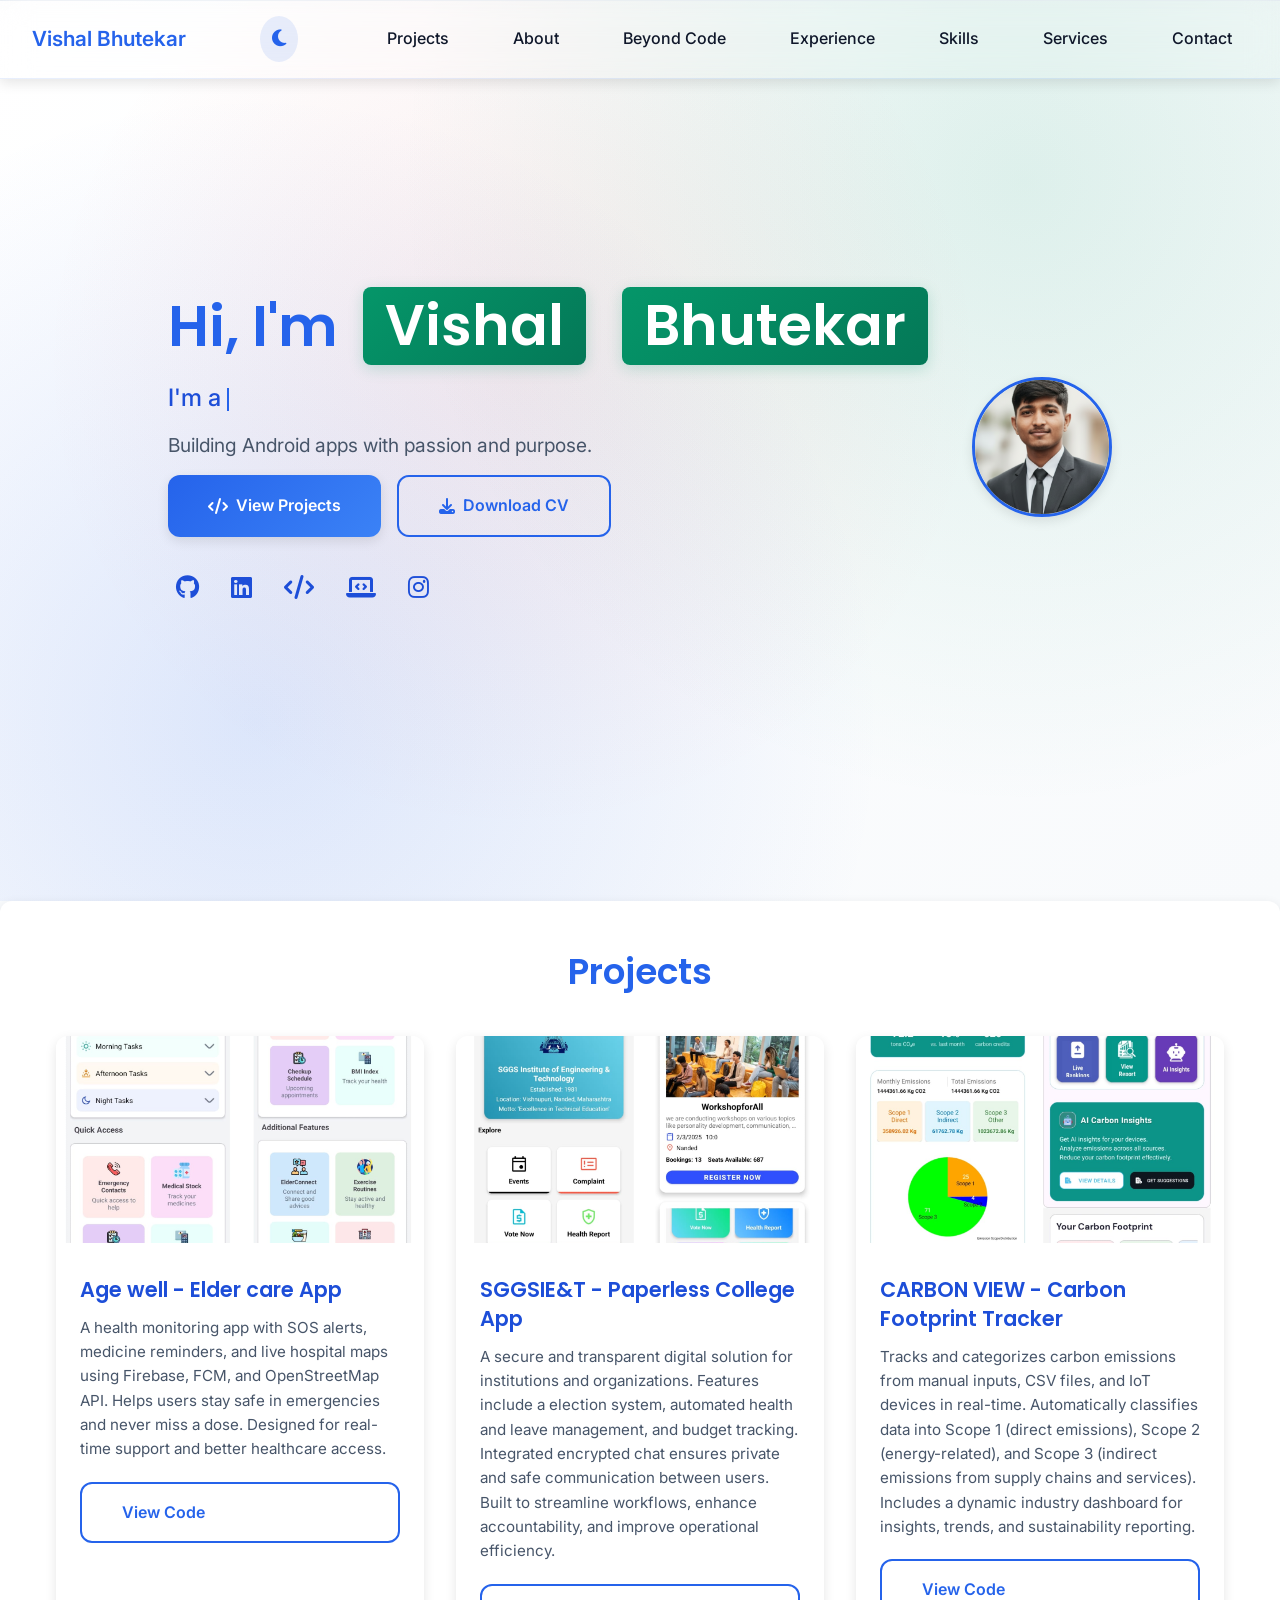
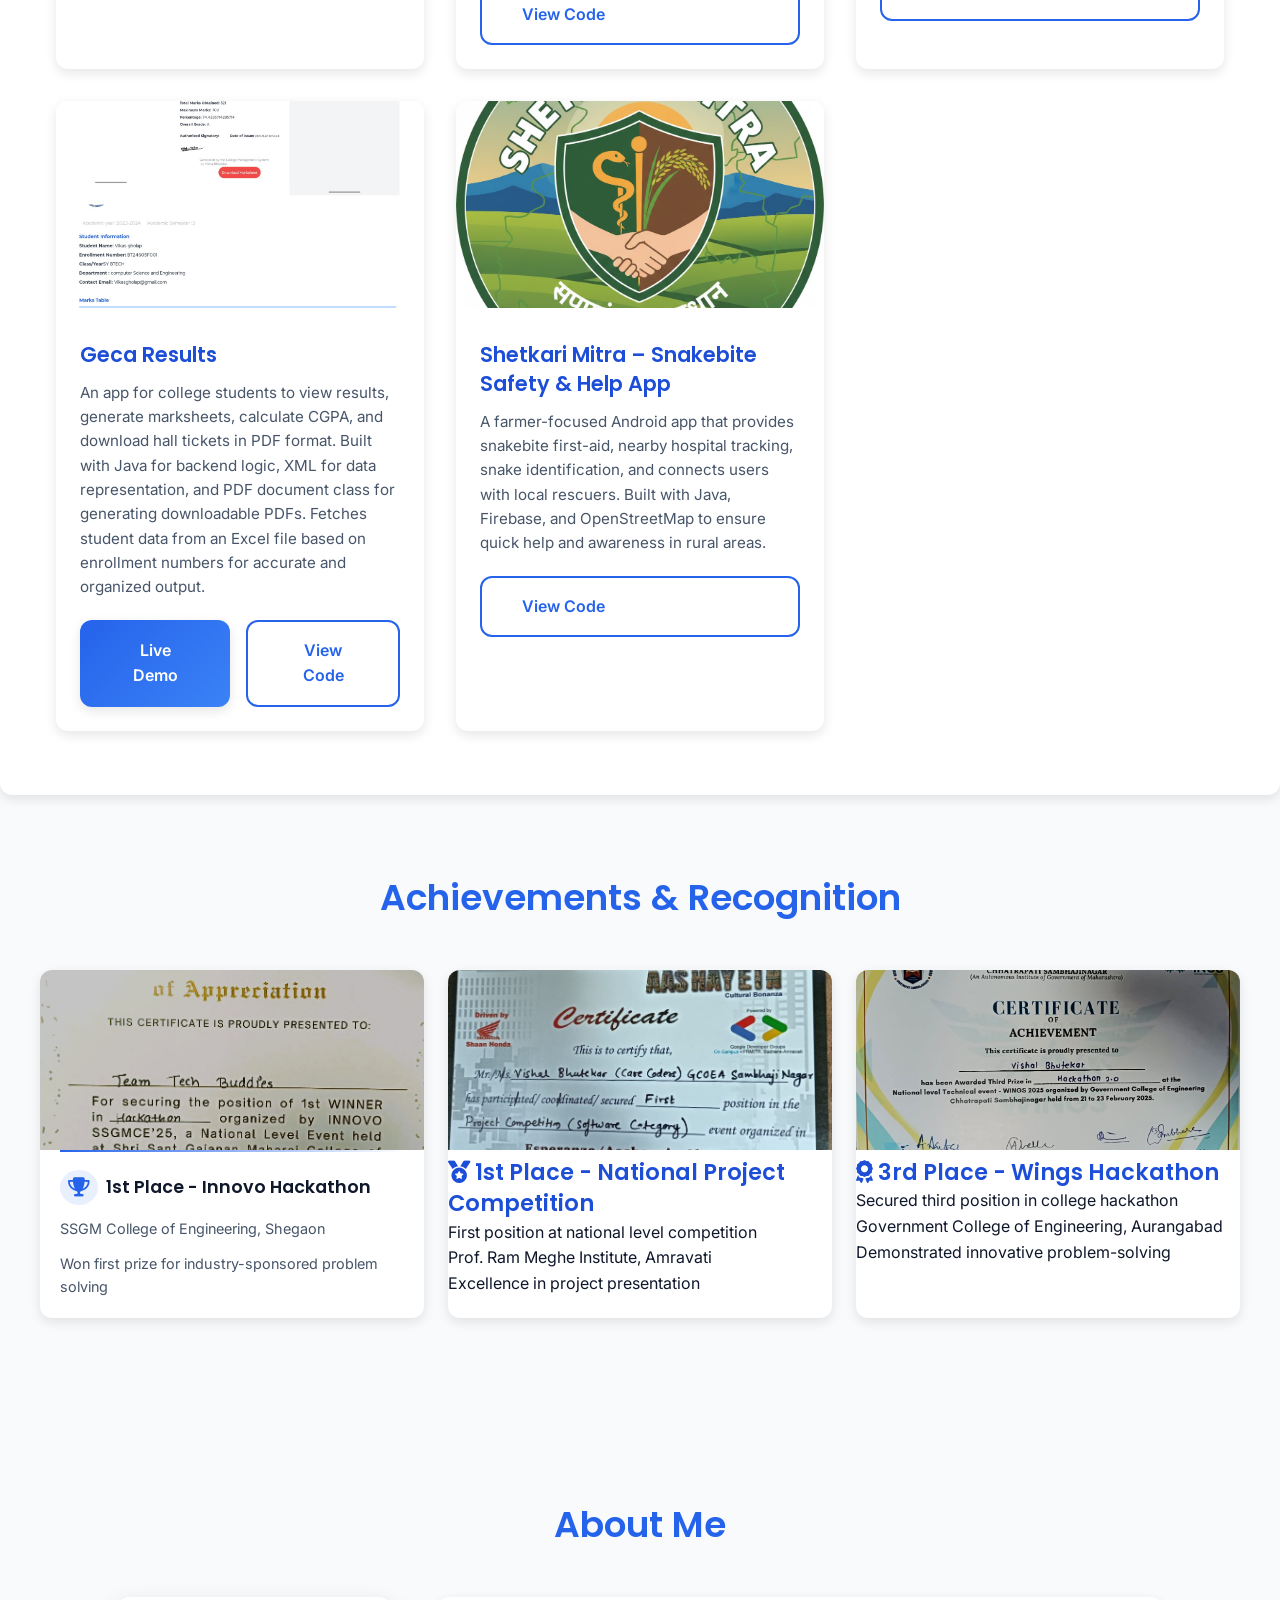
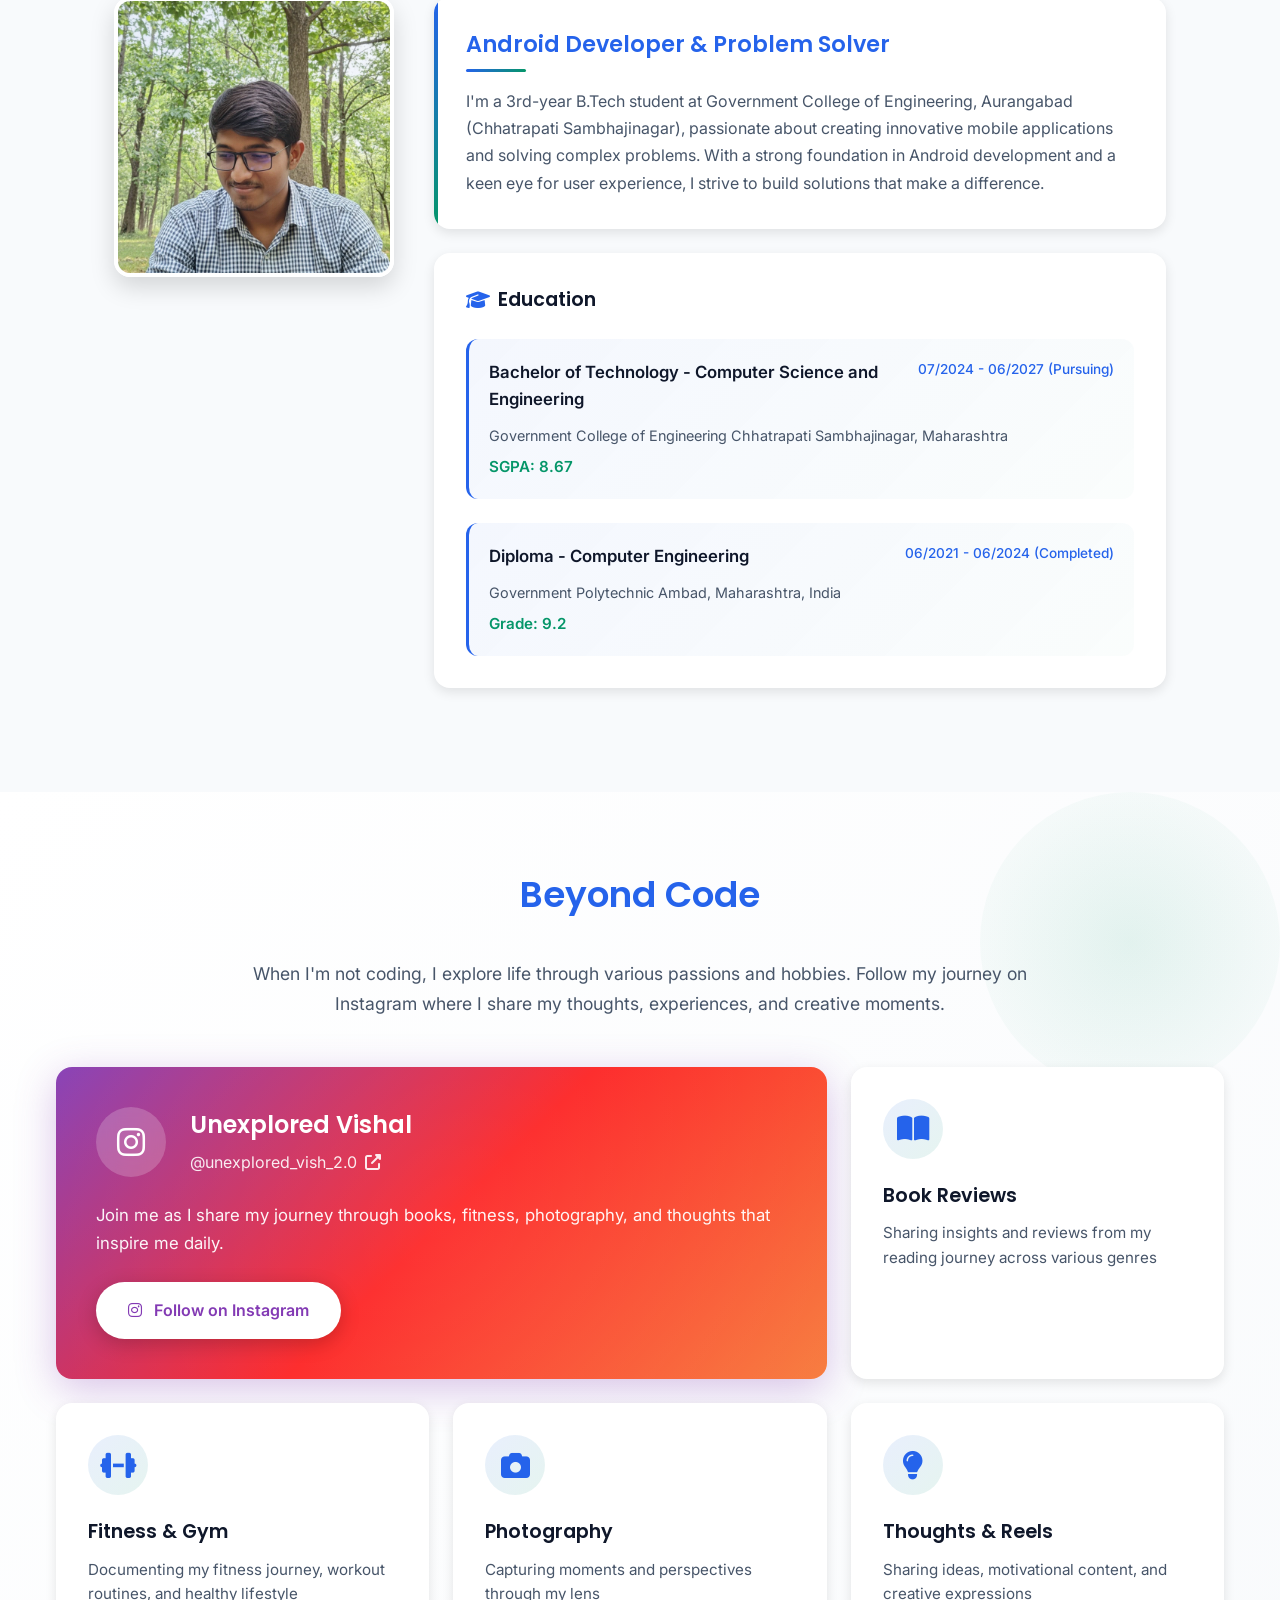
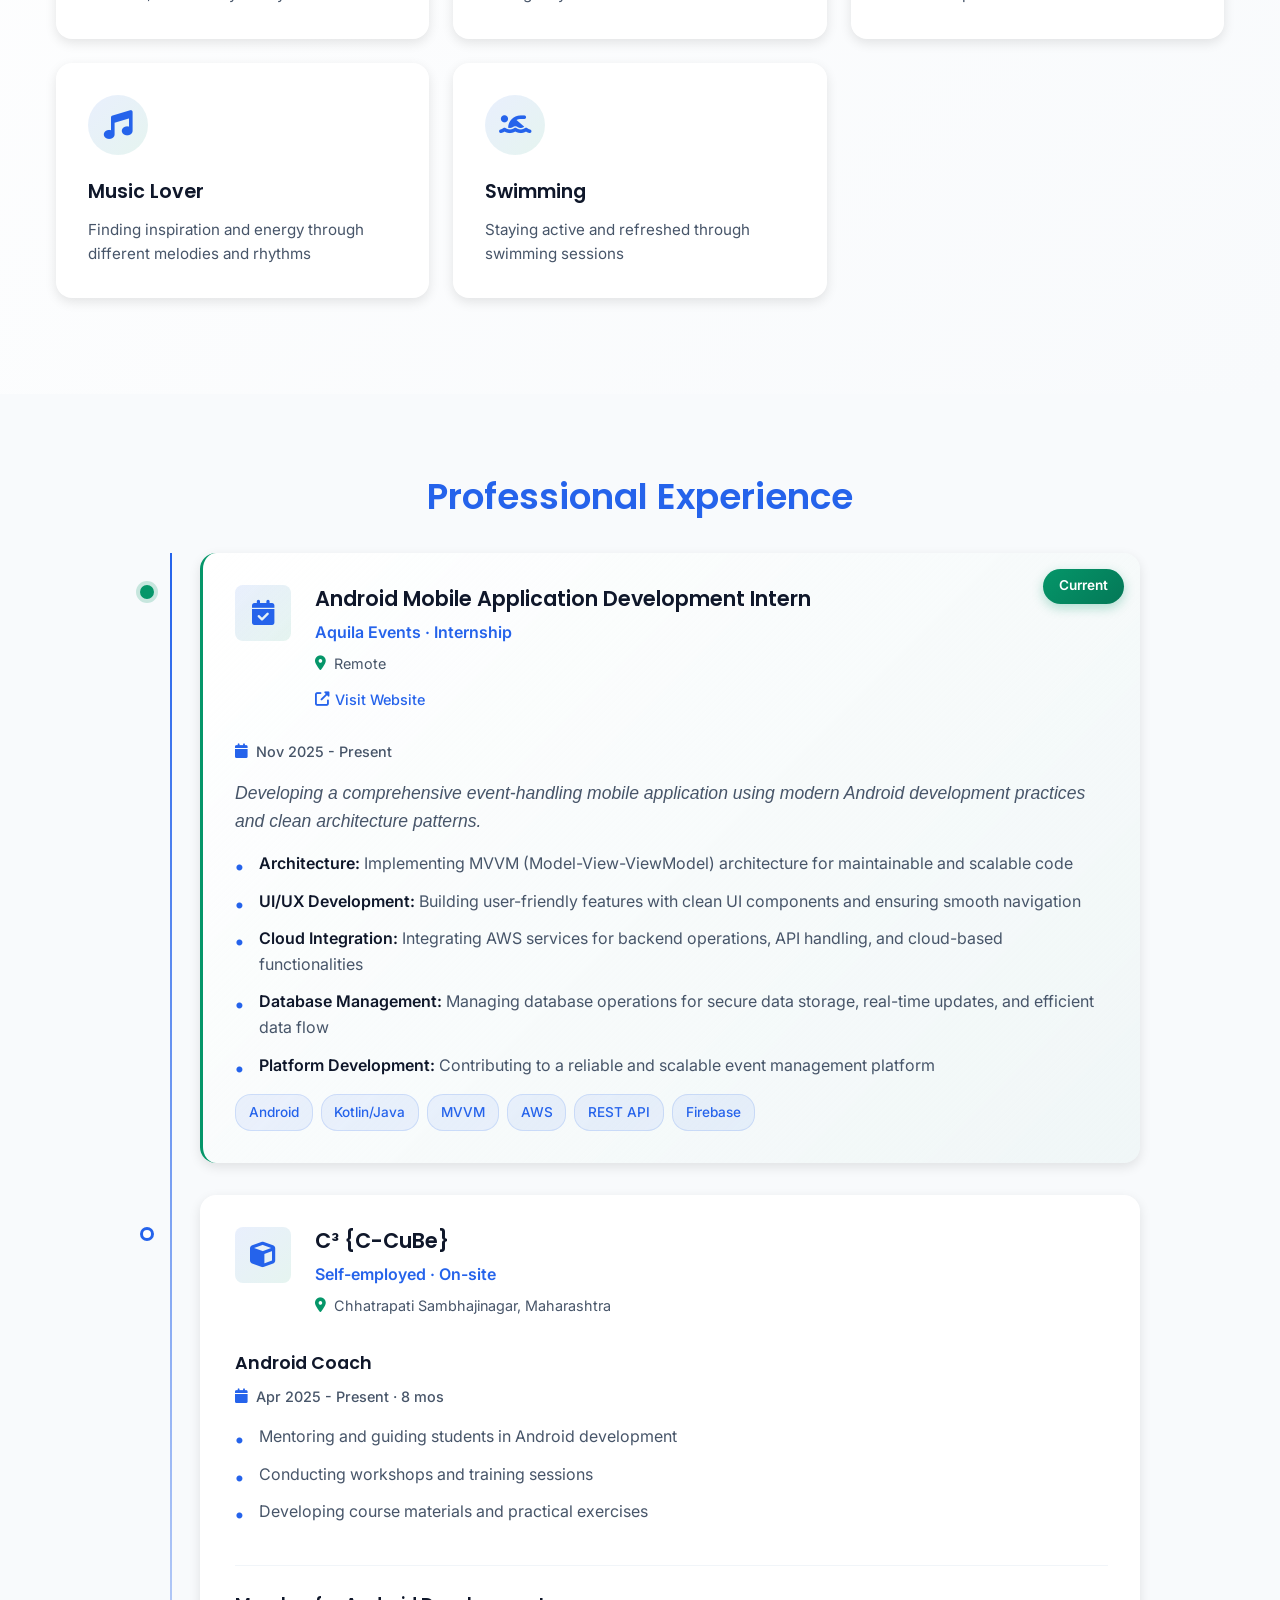
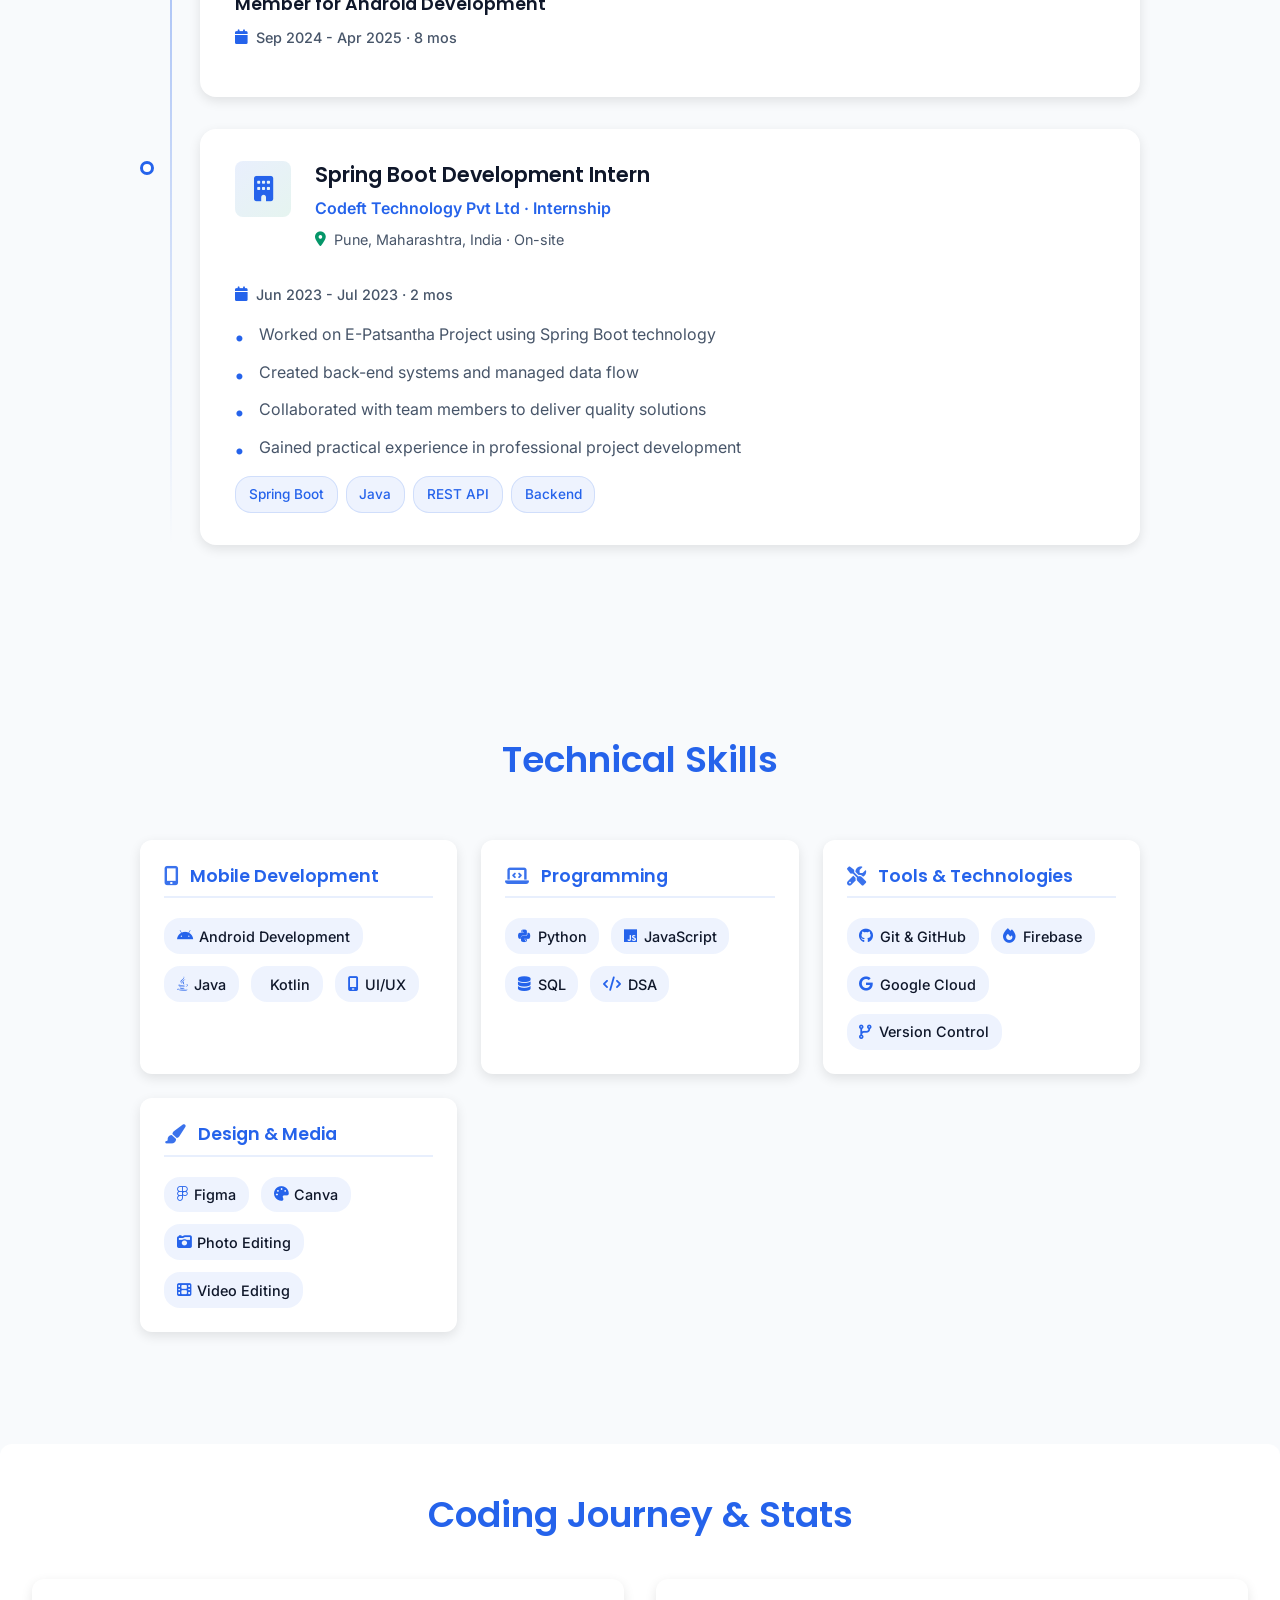
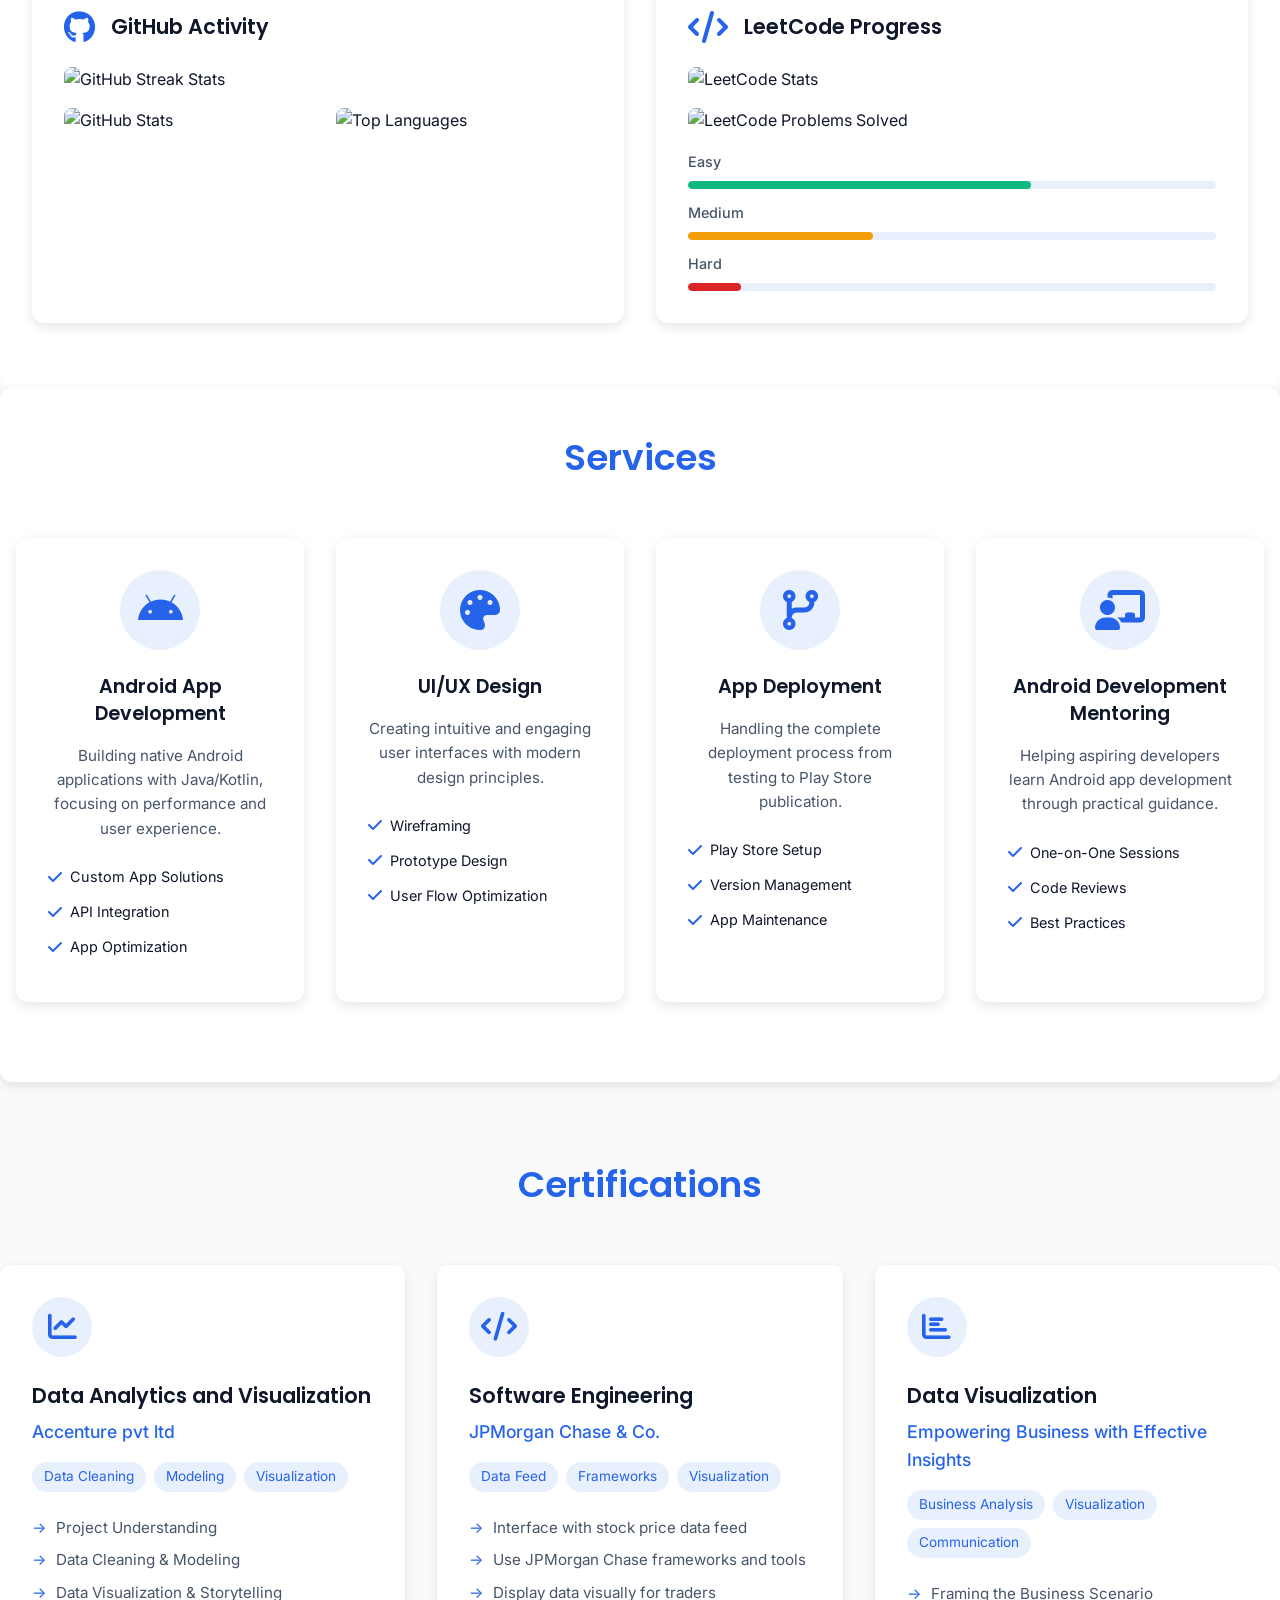
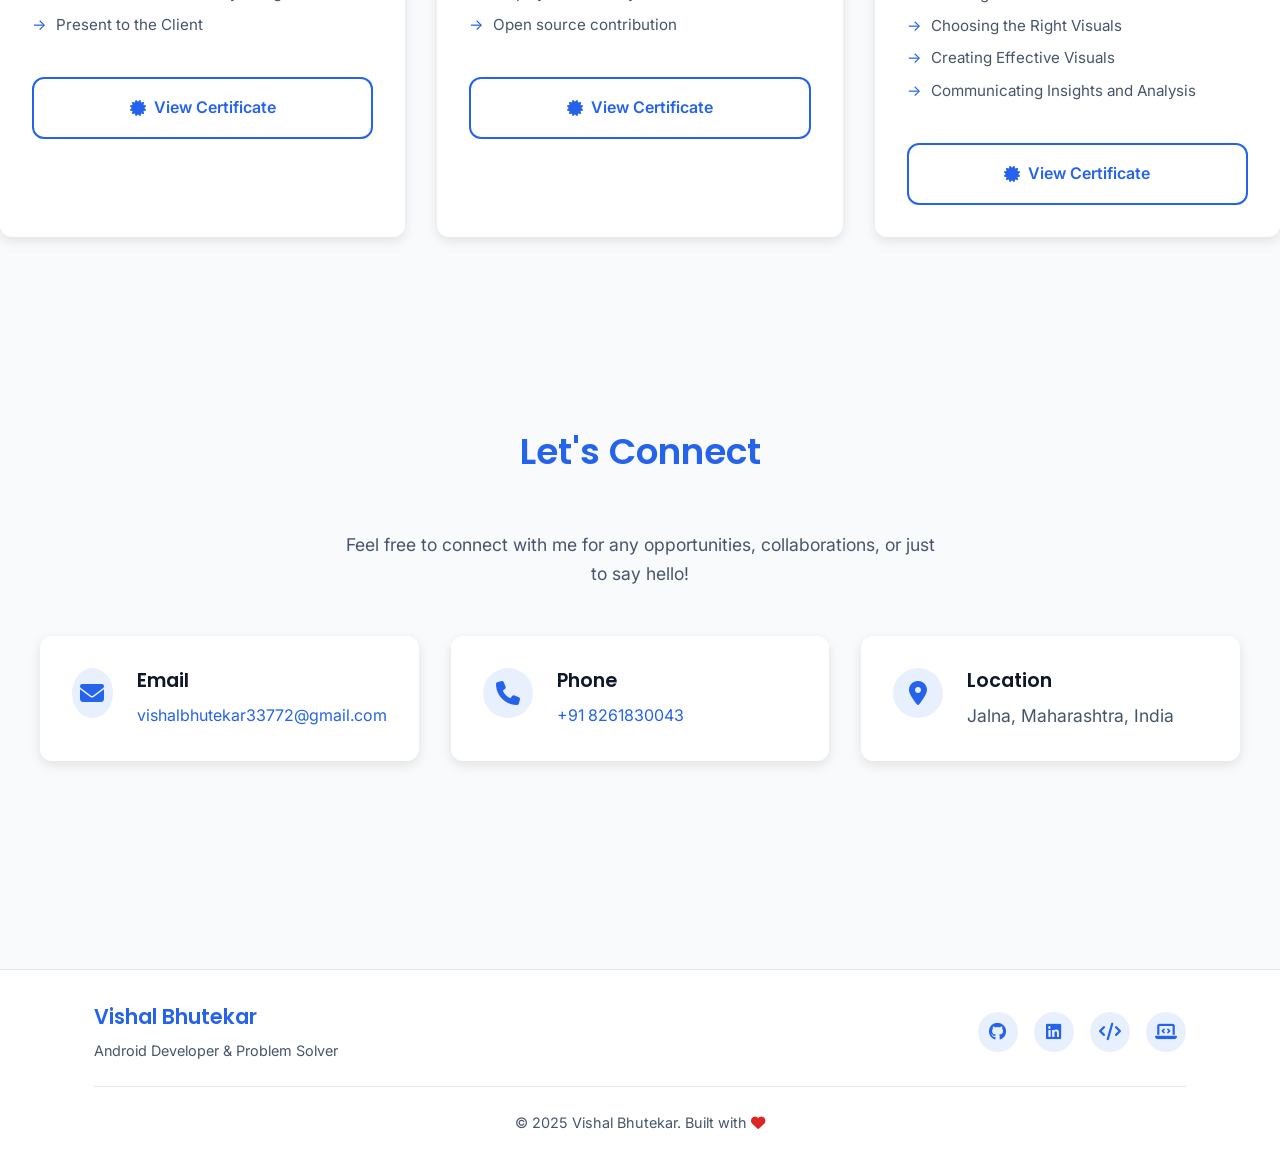
==== commit 0978071a: "Added Beyond Code section with Instagram showcase and personal interests" ====
--- a/index.html
+++ b/index.html
@@ -62,6 +62,7 @@
             <ul class="nav-links">
                 <li><a href="#projects">Projects</a></li>
                 <li><a href="#about">About</a></li>
+                <li><a href="#beyond-code">Beyond Code</a></li>
                 <li><a href="#experience">Experience</a></li>
                 <li><a href="#skills">Skills</a></li>
                 <li><a href="#services">Services</a></li>
@@ -264,6 +265,87 @@
         </div>
     </div>
 </section>
+
+    <!-- Beyond Code Section -->
+    <section id="beyond-code" class="section">
+        <h2 data-aos="fade-up">Beyond Code</h2>
+        <div class="beyond-code-container">
+            <div class="beyond-intro" data-aos="fade-up">
+                <p class="section-subtitle">When I'm not coding, I explore life through various passions and hobbies. Follow my journey on Instagram where I share my thoughts, experiences, and creative moments.</p>
+            </div>
+
+            <div class="interests-grid">
+                <!-- Instagram Feature Card -->
+                <div class="instagram-feature-card" data-aos="fade-up">
+                    <div class="instagram-header">
+                        <div class="instagram-icon">
+                            <i class="fab fa-instagram"></i>
+                        </div>
+                        <div class="instagram-info">
+                            <h3>Unexplored Vishal</h3>
+                            <a href="https://www.instagram.com/unexplored_vish_2.0/" target="_blank" rel="noopener noreferrer" class="instagram-handle">
+                                @unexplored_vish_2.0
+                                <i class="fas fa-external-link-alt"></i>
+                            </a>
+                        </div>
+                    </div>
+                    <p class="instagram-description">Join me as I share my journey through books, fitness, photography, and thoughts that inspire me daily.</p>
+                    <a href="https://www.instagram.com/unexplored_vish_2.0/" target="_blank" rel="noopener noreferrer" class="instagram-cta">
+                        <i class="fab fa-instagram"></i> Follow on Instagram
+                    </a>
+                </div>
+
+                <!-- Interest Cards -->
+                <div class="interest-card" data-aos="fade-up" data-aos-delay="50">
+                    <div class="interest-icon">
+                        <i class="fas fa-book-open"></i>
+                    </div>
+                    <h3>Book Reviews</h3>
+                    <p>Sharing insights and reviews from my reading journey across various genres</p>
+                </div>
+
+                <div class="interest-card" data-aos="fade-up" data-aos-delay="100">
+                    <div class="interest-icon">
+                        <i class="fas fa-dumbbell"></i>
+                    </div>
+                    <h3>Fitness & Gym</h3>
+                    <p>Documenting my fitness journey, workout routines, and healthy lifestyle</p>
+                </div>
+
+                <div class="interest-card" data-aos="fade-up" data-aos-delay="150">
+                    <div class="interest-icon">
+                        <i class="fas fa-camera"></i>
+                    </div>
+                    <h3>Photography</h3>
+                    <p>Capturing moments and perspectives through my lens</p>
+                </div>
+
+                <div class="interest-card" data-aos="fade-up" data-aos-delay="200">
+                    <div class="interest-icon">
+                        <i class="fas fa-lightbulb"></i>
+                    </div>
+                    <h3>Thoughts & Reels</h3>
+                    <p>Sharing ideas, motivational content, and creative expressions</p>
+                </div>
+
+                <div class="interest-card" data-aos="fade-up" data-aos-delay="250">
+                    <div class="interest-icon">
+                        <i class="fas fa-music"></i>
+                    </div>
+                    <h3>Music Lover</h3>
+                    <p>Finding inspiration and energy through different melodies and rhythms</p>
+                </div>
+
+                <div class="interest-card" data-aos="fade-up" data-aos-delay="300">
+                    <div class="interest-icon">
+                        <i class="fas fa-person-swimming"></i>
+                    </div>
+                    <h3>Swimming</h3>
+                    <p>Staying active and refreshed through swimming sessions</p>
+                </div>
+            </div>
+        </div>
+    </section>
 
     <!-- Experience Section -->
     <section id="experience" class="section">
--- a/style.css
+++ b/style.css
@@ -1987,6 +1987,332 @@
     }
 }
 
+/* Beyond Code Section */
+#beyond-code {
+    background: linear-gradient(135deg, var(--section-bg) 0%, var(--bg) 100%);
+    position: relative;
+    overflow: hidden;
+}
+
+#beyond-code::before {
+    content: '';
+    position: absolute;
+    top: 0;
+    right: 0;
+    width: 300px;
+    height: 300px;
+    background: radial-gradient(circle, rgba(var(--accent-rgb), 0.1), transparent);
+    border-radius: 50%;
+    pointer-events: none;
+}
+
+.beyond-code-container {
+    max-width: 1200px;
+    margin: 0 auto;
+    padding: 1rem;
+}
+
+.beyond-intro {
+    text-align: center;
+    max-width: 800px;
+    margin: 0 auto 3rem;
+}
+
+.section-subtitle {
+    font-size: 1.1rem;
+    color: var(--text-muted);
+    line-height: 1.7;
+    margin: 0;
+}
+
+.interests-grid {
+    display: grid;
+    grid-template-columns: repeat(auto-fit, minmax(280px, 1fr));
+    gap: 1.5rem;
+}
+
+/* Instagram Feature Card */
+.instagram-feature-card {
+    grid-column: span 2;
+    background: linear-gradient(135deg, #833AB4, #FD1D1D, #F77737);
+    padding: 2.5rem;
+    border-radius: var(--radius-lg);
+    color: #fff;
+    box-shadow: 0 10px 40px rgba(131, 58, 180, 0.3);
+    position: relative;
+    overflow: hidden;
+    transition: var(--transition);
+}
+
+.instagram-feature-card::before {
+    content: '';
+    position: absolute;
+    top: -50%;
+    right: -50%;
+    width: 200%;
+    height: 200%;
+    background: radial-gradient(circle, rgba(255,255,255,0.1), transparent);
+    animation: float 8s infinite ease-in-out;
+}
+
+@keyframes float {
+    0%, 100% { transform: translate(0, 0); }
+    50% { transform: translate(-30px, -30px); }
+}
+
+.instagram-feature-card:hover {
+    transform: translateY(-5px);
+    box-shadow: 0 15px 50px rgba(131, 58, 180, 0.4);
+}
+
+.instagram-header {
+    display: flex;
+    align-items: center;
+    gap: 1.5rem;
+    margin-bottom: 1.5rem;
+    position: relative;
+    z-index: 1;
+}
+
+.instagram-icon {
+    width: 70px;
+    height: 70px;
+    background: rgba(255, 255, 255, 0.2);
+    backdrop-filter: blur(10px);
+    border-radius: 50%;
+    display: flex;
+    align-items: center;
+    justify-content: center;
+    font-size: 2rem;
+    transition: var(--transition);
+}
+
+.instagram-feature-card:hover .instagram-icon {
+    transform: scale(1.1) rotate(10deg);
+}
+
+.instagram-info h3 {
+    color: #fff;
+    font-size: 1.5rem;
+    margin-bottom: 0.5rem;
+}
+
+.instagram-handle {
+    color: rgba(255, 255, 255, 0.9);
+    text-decoration: none;
+    font-size: 1rem;
+    display: inline-flex;
+    align-items: center;
+    gap: 0.5rem;
+    transition: var(--transition);
+}
+
+.instagram-handle:hover {
+    color: #fff;
+    gap: 0.7rem;
+}
+
+.instagram-description {
+    color: rgba(255, 255, 255, 0.95);
+    font-size: 1.05rem;
+    line-height: 1.7;
+    margin-bottom: 1.5rem;
+    position: relative;
+    z-index: 1;
+}
+
+.instagram-cta {
+    display: inline-flex;
+    align-items: center;
+    gap: 0.75rem;
+    padding: 1rem 2rem;
+    background: #fff;
+    color: #833AB4;
+    border-radius: 50px;
+    text-decoration: none;
+    font-weight: 600;
+    font-size: 1rem;
+    transition: var(--transition);
+    position: relative;
+    z-index: 1;
+    box-shadow: 0 5px 20px rgba(0,0,0,0.2);
+}
+
+.instagram-cta:hover {
+    transform: translateY(-3px);
+    box-shadow: 0 8px 30px rgba(0,0,0,0.3);
+    gap: 1rem;
+}
+
+/* Interest Cards */
+.interest-card {
+    background: var(--section-bg);
+    padding: 2rem;
+    border-radius: var(--radius-lg);
+    box-shadow: var(--shadow);
+    transition: var(--transition);
+    position: relative;
+    overflow: hidden;
+}
+
+.interest-card::before {
+    content: '';
+    position: absolute;
+    top: 0;
+    left: 0;
+    width: 100%;
+    height: 4px;
+    background: linear-gradient(90deg, var(--primary), var(--accent));
+    transform: scaleX(0);
+    transition: transform 0.3s ease;
+}
+
+.interest-card:hover::before {
+    transform: scaleX(1);
+}
+
+.interest-card:hover {
+    transform: translateY(-8px);
+    box-shadow: var(--shadow-lg);
+}
+
+.interest-icon {
+    width: 60px;
+    height: 60px;
+    background: linear-gradient(135deg, rgba(var(--primary-rgb), 0.1), rgba(var(--accent-rgb), 0.1));
+    border-radius: 50%;
+    display: flex;
+    align-items: center;
+    justify-content: center;
+    margin-bottom: 1.5rem;
+    transition: var(--transition);
+}
+
+.interest-card:hover .interest-icon {
+    background: linear-gradient(135deg, var(--primary), var(--accent));
+    transform: scale(1.1) rotate(10deg);
+}
+
+.interest-icon i {
+    font-size: 1.8rem;
+    color: var(--primary);
+    transition: var(--transition);
+}
+
+.interest-card:hover .interest-icon i {
+    color: #fff;
+}
+
+.interest-card h3 {
+    color: var(--text);
+    font-size: 1.2rem;
+    margin-bottom: 0.75rem;
+}
+
+.interest-card p {
+    color: var(--text-muted);
+    font-size: 0.95rem;
+    line-height: 1.6;
+    margin: 0;
+}
+
+/* Responsive Design for Beyond Code */
+@media screen and (max-width: 968px) {
+    .instagram-feature-card {
+        grid-column: span 1;
+        padding: 2rem;
+    }
+
+    .instagram-header {
+        gap: 1rem;
+    }
+
+    .instagram-icon {
+        width: 60px;
+        height: 60px;
+        font-size: 1.8rem;
+    }
+
+    .instagram-info h3 {
+        font-size: 1.3rem;
+    }
+}
+
+@media screen and (max-width: 768px) {
+    .beyond-intro {
+        margin-bottom: 2rem;
+    }
+
+    .section-subtitle {
+        font-size: 1rem;
+    }
+
+    .interests-grid {
+        grid-template-columns: repeat(auto-fit, minmax(250px, 1fr));
+        gap: 1.25rem;
+    }
+
+    .instagram-feature-card {
+        padding: 1.5rem;
+    }
+
+    .instagram-cta {
+        padding: 0.875rem 1.75rem;
+        font-size: 0.95rem;
+    }
+
+    .interest-card {
+        padding: 1.5rem;
+    }
+
+    .interest-icon {
+        width: 50px;
+        height: 50px;
+    }
+
+    .interest-icon i {
+        font-size: 1.5rem;
+    }
+}
+
+@media screen and (max-width: 480px) {
+    .interests-grid {
+        grid-template-columns: 1fr;
+    }
+
+    .instagram-feature-card {
+        padding: 1.25rem;
+    }
+
+    .instagram-header {
+        flex-direction: column;
+        text-align: center;
+        gap: 1rem;
+    }
+
+    .instagram-info h3 {
+        font-size: 1.2rem;
+    }
+
+    .instagram-description {
+        font-size: 1rem;
+    }
+
+    .instagram-cta {
+        width: 100%;
+        justify-content: center;
+    }
+
+    .interest-card {
+        padding: 1.25rem;
+        text-align: center;
+    }
+
+    .interest-icon {
+        margin: 0 auto 1.25rem;
+    }
+}
+
 /* About Section Styles */
 #about {
     background: var(--bg);
--- a/style.css
+++ b/style.css
@@ -1987,6 +1987,332 @@
     }
 }
 
+/* Beyond Code Section */
+#beyond-code {
+    background: linear-gradient(135deg, var(--section-bg) 0%, var(--bg) 100%);
+    position: relative;
+    overflow: hidden;
+}
+
+#beyond-code::before {
+    content: '';
+    position: absolute;
+    top: 0;
+    right: 0;
+    width: 300px;
+    height: 300px;
+    background: radial-gradient(circle, rgba(var(--accent-rgb), 0.1), transparent);
+    border-radius: 50%;
+    pointer-events: none;
+}
+
+.beyond-code-container {
+    max-width: 1200px;
+    margin: 0 auto;
+    padding: 1rem;
+}
+
+.beyond-intro {
+    text-align: center;
+    max-width: 800px;
+    margin: 0 auto 3rem;
+}
+
+.section-subtitle {
+    font-size: 1.1rem;
+    color: var(--text-muted);
+    line-height: 1.7;
+    margin: 0;
+}
+
+.interests-grid {
+    display: grid;
+    grid-template-columns: repeat(auto-fit, minmax(280px, 1fr));
+    gap: 1.5rem;
+}
+
+/* Instagram Feature Card */
+.instagram-feature-card {
+    grid-column: span 2;
+    background: linear-gradient(135deg, #833AB4, #FD1D1D, #F77737);
+    padding: 2.5rem;
+    border-radius: var(--radius-lg);
+    color: #fff;
+    box-shadow: 0 10px 40px rgba(131, 58, 180, 0.3);
+    position: relative;
+    overflow: hidden;
+    transition: var(--transition);
+}
+
+.instagram-feature-card::before {
+    content: '';
+    position: absolute;
+    top: -50%;
+    right: -50%;
+    width: 200%;
+    height: 200%;
+    background: radial-gradient(circle, rgba(255,255,255,0.1), transparent);
+    animation: float 8s infinite ease-in-out;
+}
+
+@keyframes float {
+    0%, 100% { transform: translate(0, 0); }
+    50% { transform: translate(-30px, -30px); }
+}
+
+.instagram-feature-card:hover {
+    transform: translateY(-5px);
+    box-shadow: 0 15px 50px rgba(131, 58, 180, 0.4);
+}
+
+.instagram-header {
+    display: flex;
+    align-items: center;
+    gap: 1.5rem;
+    margin-bottom: 1.5rem;
+    position: relative;
+    z-index: 1;
+}
+
+.instagram-icon {
+    width: 70px;
+    height: 70px;
+    background: rgba(255, 255, 255, 0.2);
+    backdrop-filter: blur(10px);
+    border-radius: 50%;
+    display: flex;
+    align-items: center;
+    justify-content: center;
+    font-size: 2rem;
+    transition: var(--transition);
+}
+
+.instagram-feature-card:hover .instagram-icon {
+    transform: scale(1.1) rotate(10deg);
+}
+
+.instagram-info h3 {
+    color: #fff;
+    font-size: 1.5rem;
+    margin-bottom: 0.5rem;
+}
+
+.instagram-handle {
+    color: rgba(255, 255, 255, 0.9);
+    text-decoration: none;
+    font-size: 1rem;
+    display: inline-flex;
+    align-items: center;
+    gap: 0.5rem;
+    transition: var(--transition);
+}
+
+.instagram-handle:hover {
+    color: #fff;
+    gap: 0.7rem;
+}
+
+.instagram-description {
+    color: rgba(255, 255, 255, 0.95);
+    font-size: 1.05rem;
+    line-height: 1.7;
+    margin-bottom: 1.5rem;
+    position: relative;
+    z-index: 1;
+}
+
+.instagram-cta {
+    display: inline-flex;
+    align-items: center;
+    gap: 0.75rem;
+    padding: 1rem 2rem;
+    background: #fff;
+    color: #833AB4;
+    border-radius: 50px;
+    text-decoration: none;
+    font-weight: 600;
+    font-size: 1rem;
+    transition: var(--transition);
+    position: relative;
+    z-index: 1;
+    box-shadow: 0 5px 20px rgba(0,0,0,0.2);
+}
+
+.instagram-cta:hover {
+    transform: translateY(-3px);
+    box-shadow: 0 8px 30px rgba(0,0,0,0.3);
+    gap: 1rem;
+}
+
+/* Interest Cards */
+.interest-card {
+    background: var(--section-bg);
+    padding: 2rem;
+    border-radius: var(--radius-lg);
+    box-shadow: var(--shadow);
+    transition: var(--transition);
+    position: relative;
+    overflow: hidden;
+}
+
+.interest-card::before {
+    content: '';
+    position: absolute;
+    top: 0;
+    left: 0;
+    width: 100%;
+    height: 4px;
+    background: linear-gradient(90deg, var(--primary), var(--accent));
+    transform: scaleX(0);
+    transition: transform 0.3s ease;
+}
+
+.interest-card:hover::before {
+    transform: scaleX(1);
+}
+
+.interest-card:hover {
+    transform: translateY(-8px);
+    box-shadow: var(--shadow-lg);
+}
+
+.interest-icon {
+    width: 60px;
+    height: 60px;
+    background: linear-gradient(135deg, rgba(var(--primary-rgb), 0.1), rgba(var(--accent-rgb), 0.1));
+    border-radius: 50%;
+    display: flex;
+    align-items: center;
+    justify-content: center;
+    margin-bottom: 1.5rem;
+    transition: var(--transition);
+}
+
+.interest-card:hover .interest-icon {
+    background: linear-gradient(135deg, var(--primary), var(--accent));
+    transform: scale(1.1) rotate(10deg);
+}
+
+.interest-icon i {
+    font-size: 1.8rem;
+    color: var(--primary);
+    transition: var(--transition);
+}
+
+.interest-card:hover .interest-icon i {
+    color: #fff;
+}
+
+.interest-card h3 {
+    color: var(--text);
+    font-size: 1.2rem;
+    margin-bottom: 0.75rem;
+}
+
+.interest-card p {
+    color: var(--text-muted);
+    font-size: 0.95rem;
+    line-height: 1.6;
+    margin: 0;
+}
+
+/* Responsive Design for Beyond Code */
+@media screen and (max-width: 968px) {
+    .instagram-feature-card {
+        grid-column: span 1;
+        padding: 2rem;
+    }
+
+    .instagram-header {
+        gap: 1rem;
+    }
+
+    .instagram-icon {
+        width: 60px;
+        height: 60px;
+        font-size: 1.8rem;
+    }
+
+    .instagram-info h3 {
+        font-size: 1.3rem;
+    }
+}
+
+@media screen and (max-width: 768px) {
+    .beyond-intro {
+        margin-bottom: 2rem;
+    }
+
+    .section-subtitle {
+        font-size: 1rem;
+    }
+
+    .interests-grid {
+        grid-template-columns: repeat(auto-fit, minmax(250px, 1fr));
+        gap: 1.25rem;
+    }
+
+    .instagram-feature-card {
+        padding: 1.5rem;
+    }
+
+    .instagram-cta {
+        padding: 0.875rem 1.75rem;
+        font-size: 0.95rem;
+    }
+
+    .interest-card {
+        padding: 1.5rem;
+    }
+
+    .interest-icon {
+        width: 50px;
+        height: 50px;
+    }
+
+    .interest-icon i {
+        font-size: 1.5rem;
+    }
+}
+
+@media screen and (max-width: 480px) {
+    .interests-grid {
+        grid-template-columns: 1fr;
+    }
+
+    .instagram-feature-card {
+        padding: 1.25rem;
+    }
+
+    .instagram-header {
+        flex-direction: column;
+        text-align: center;
+        gap: 1rem;
+    }
+
+    .instagram-info h3 {
+        font-size: 1.2rem;
+    }
+
+    .instagram-description {
+        font-size: 1rem;
+    }
+
+    .instagram-cta {
+        width: 100%;
+        justify-content: center;
+    }
+
+    .interest-card {
+        padding: 1.25rem;
+        text-align: center;
+    }
+
+    .interest-icon {
+        margin: 0 auto 1.25rem;
+    }
+}
+
 /* About Section Styles */
 #about {
     background: var(--bg);
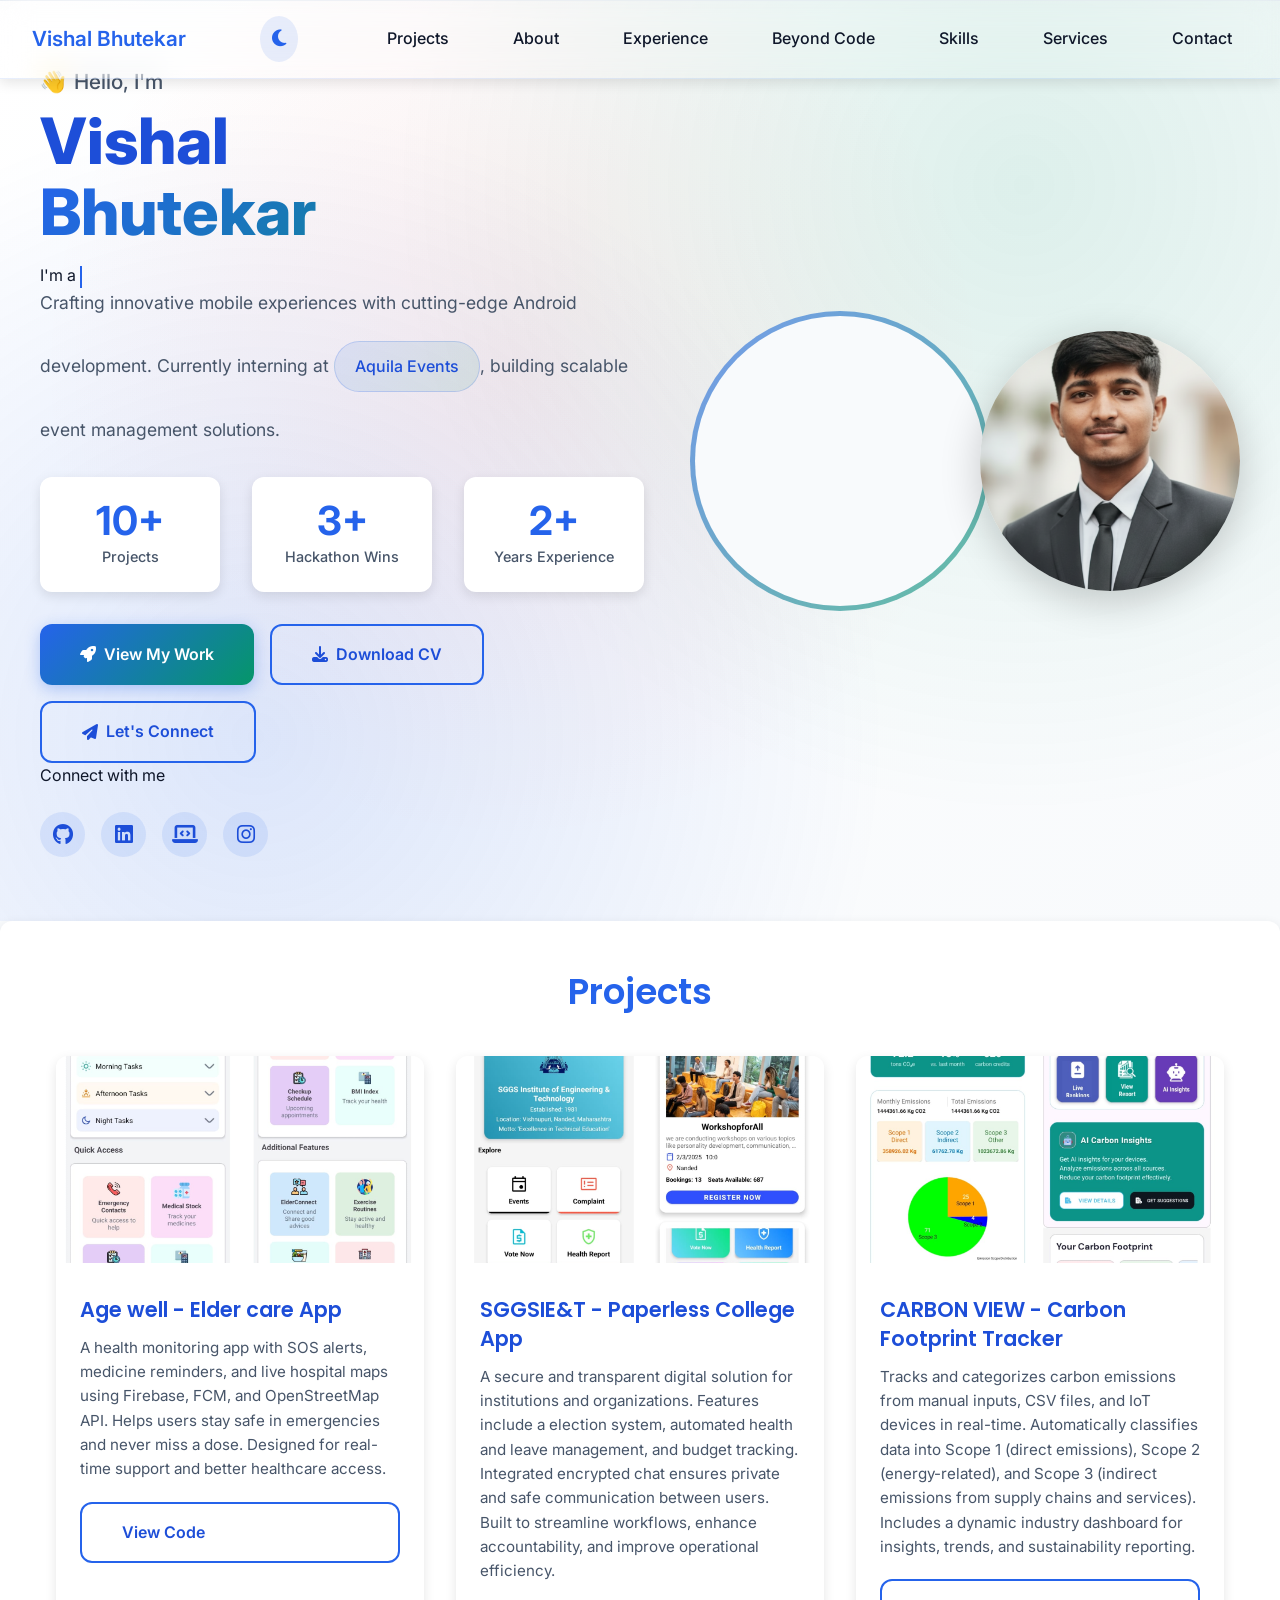
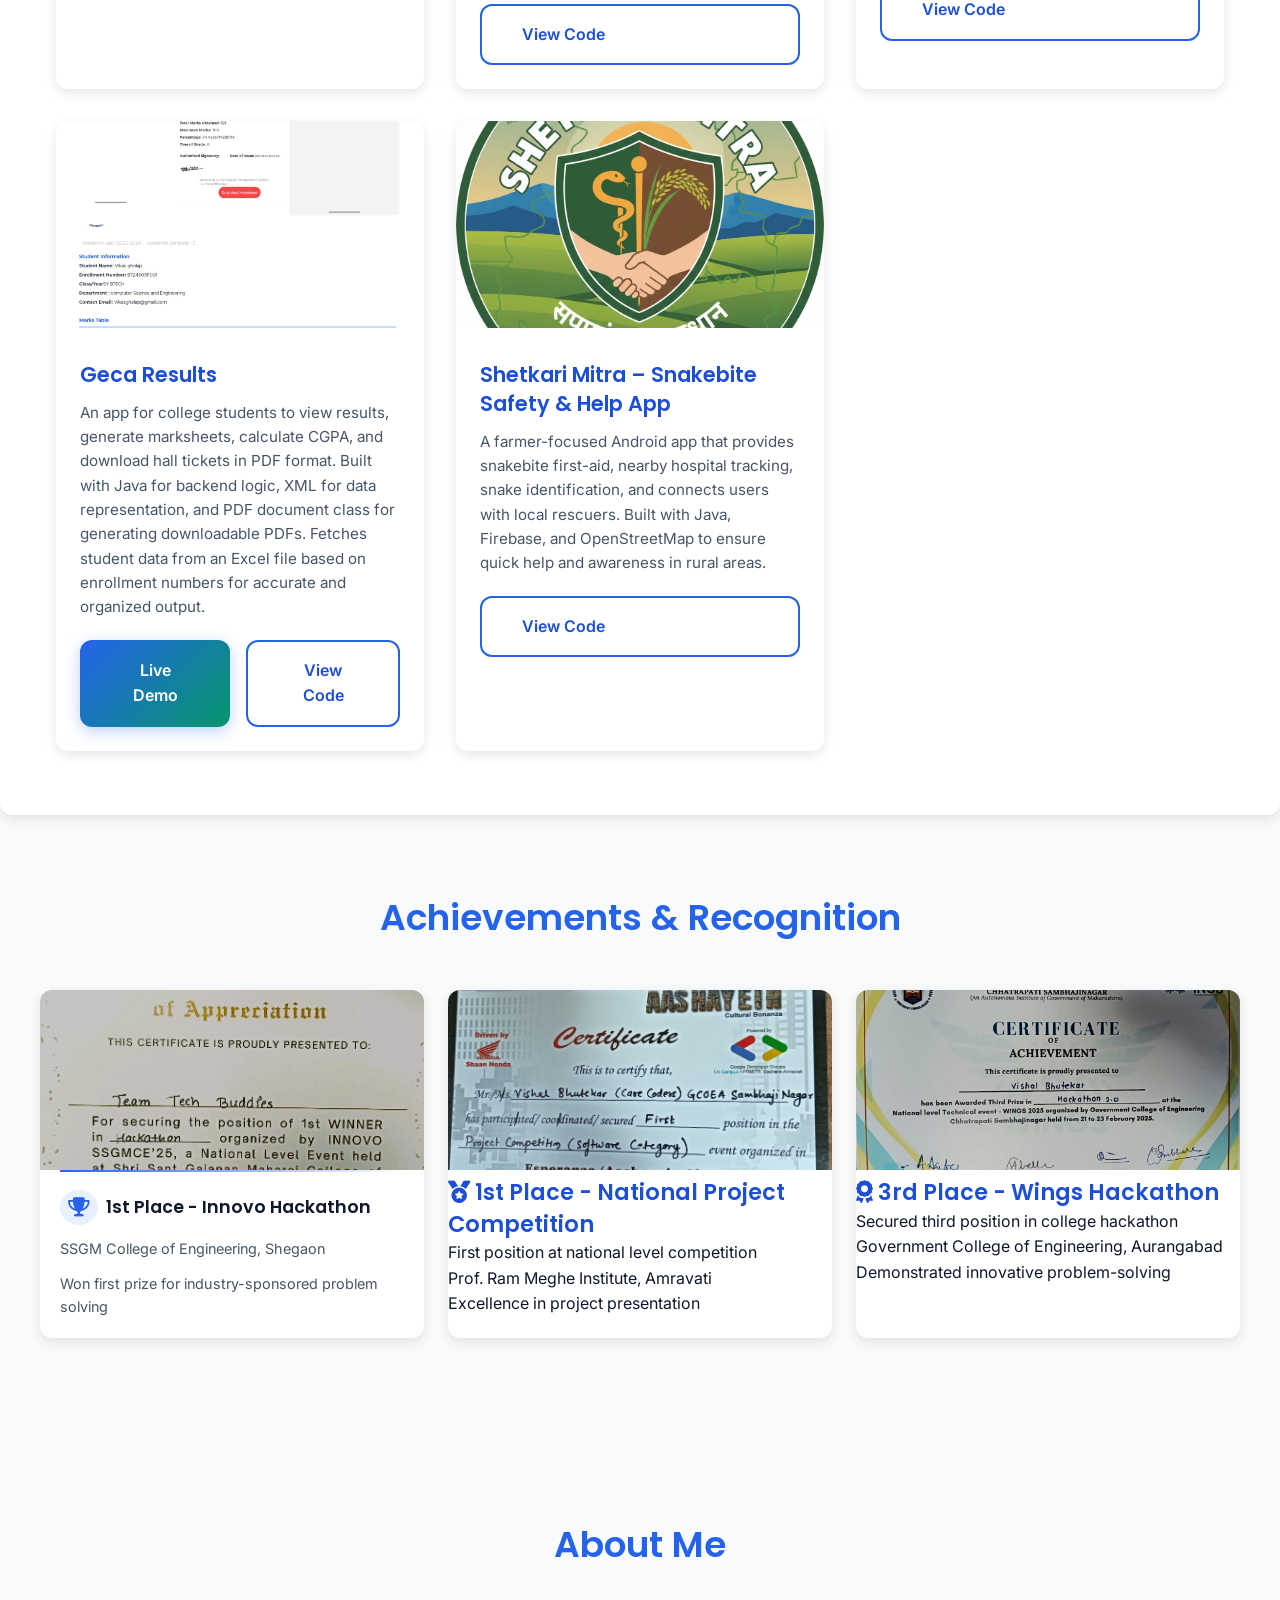
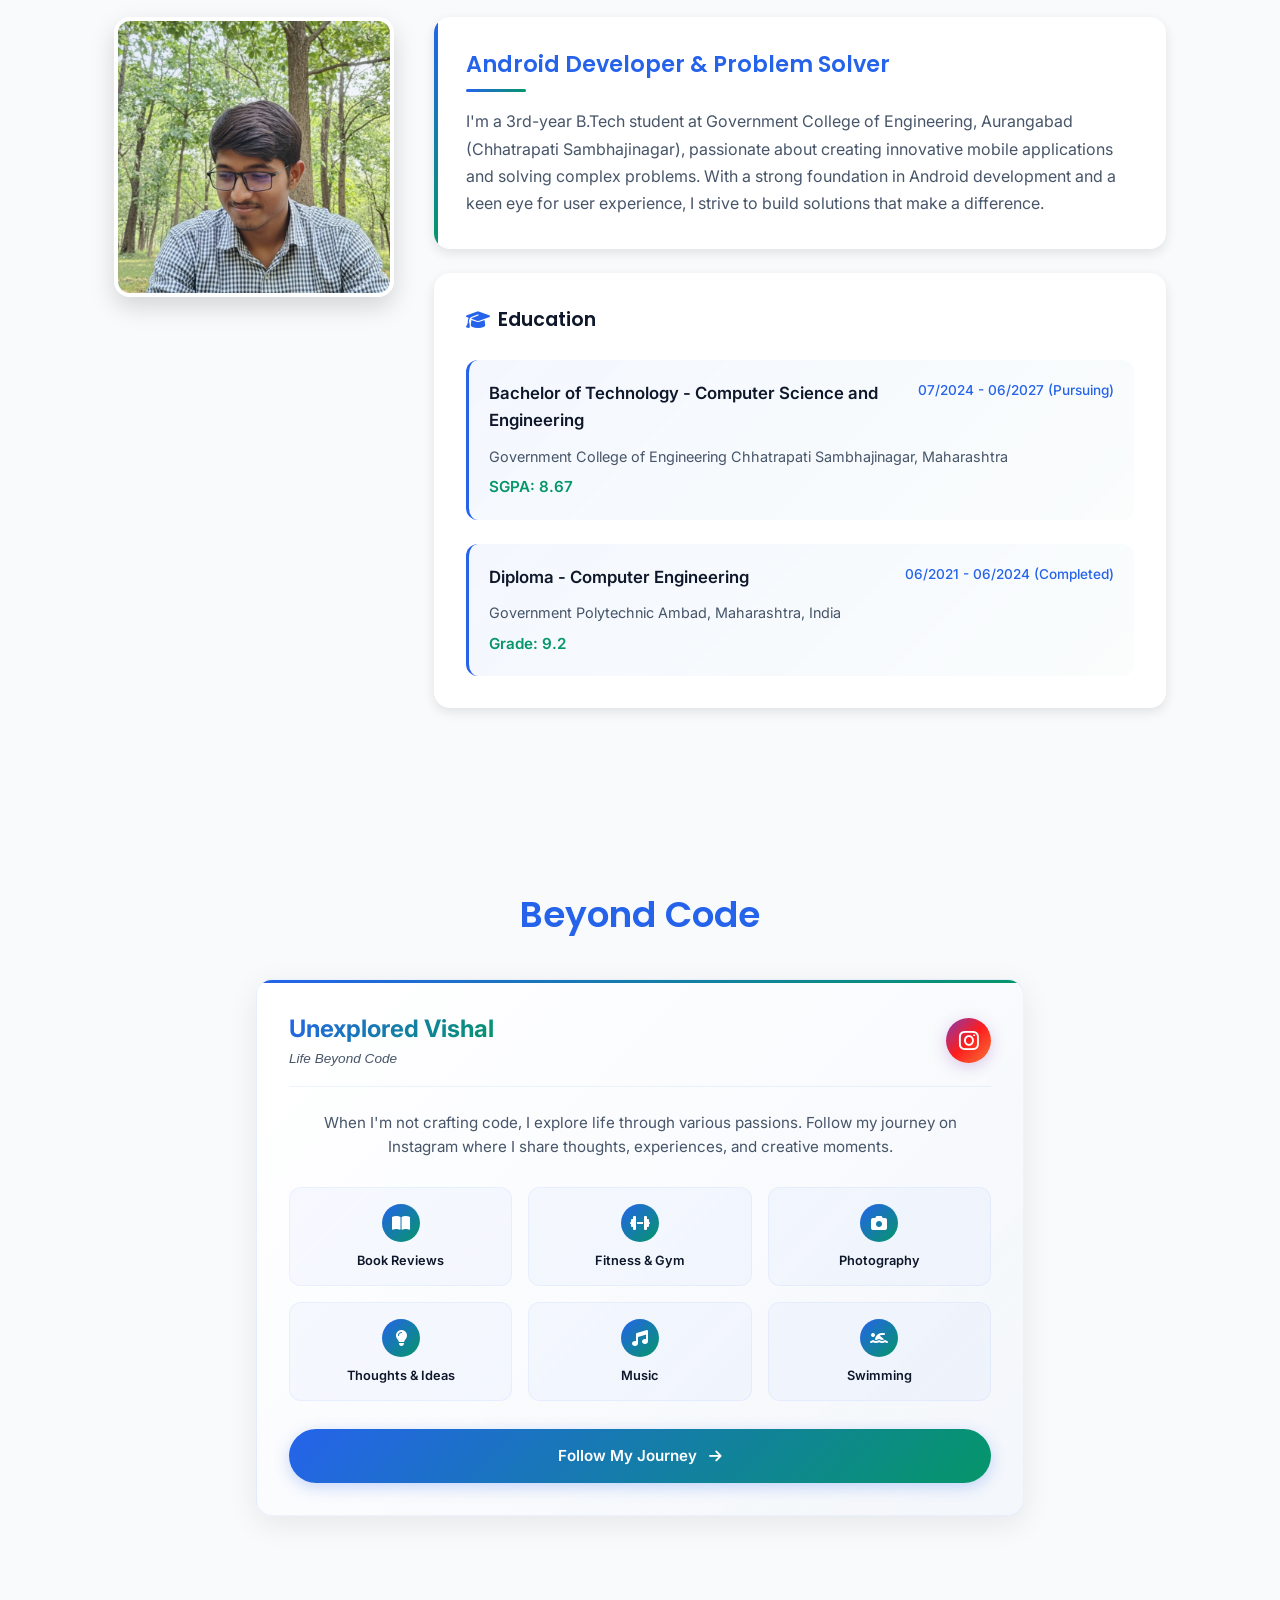
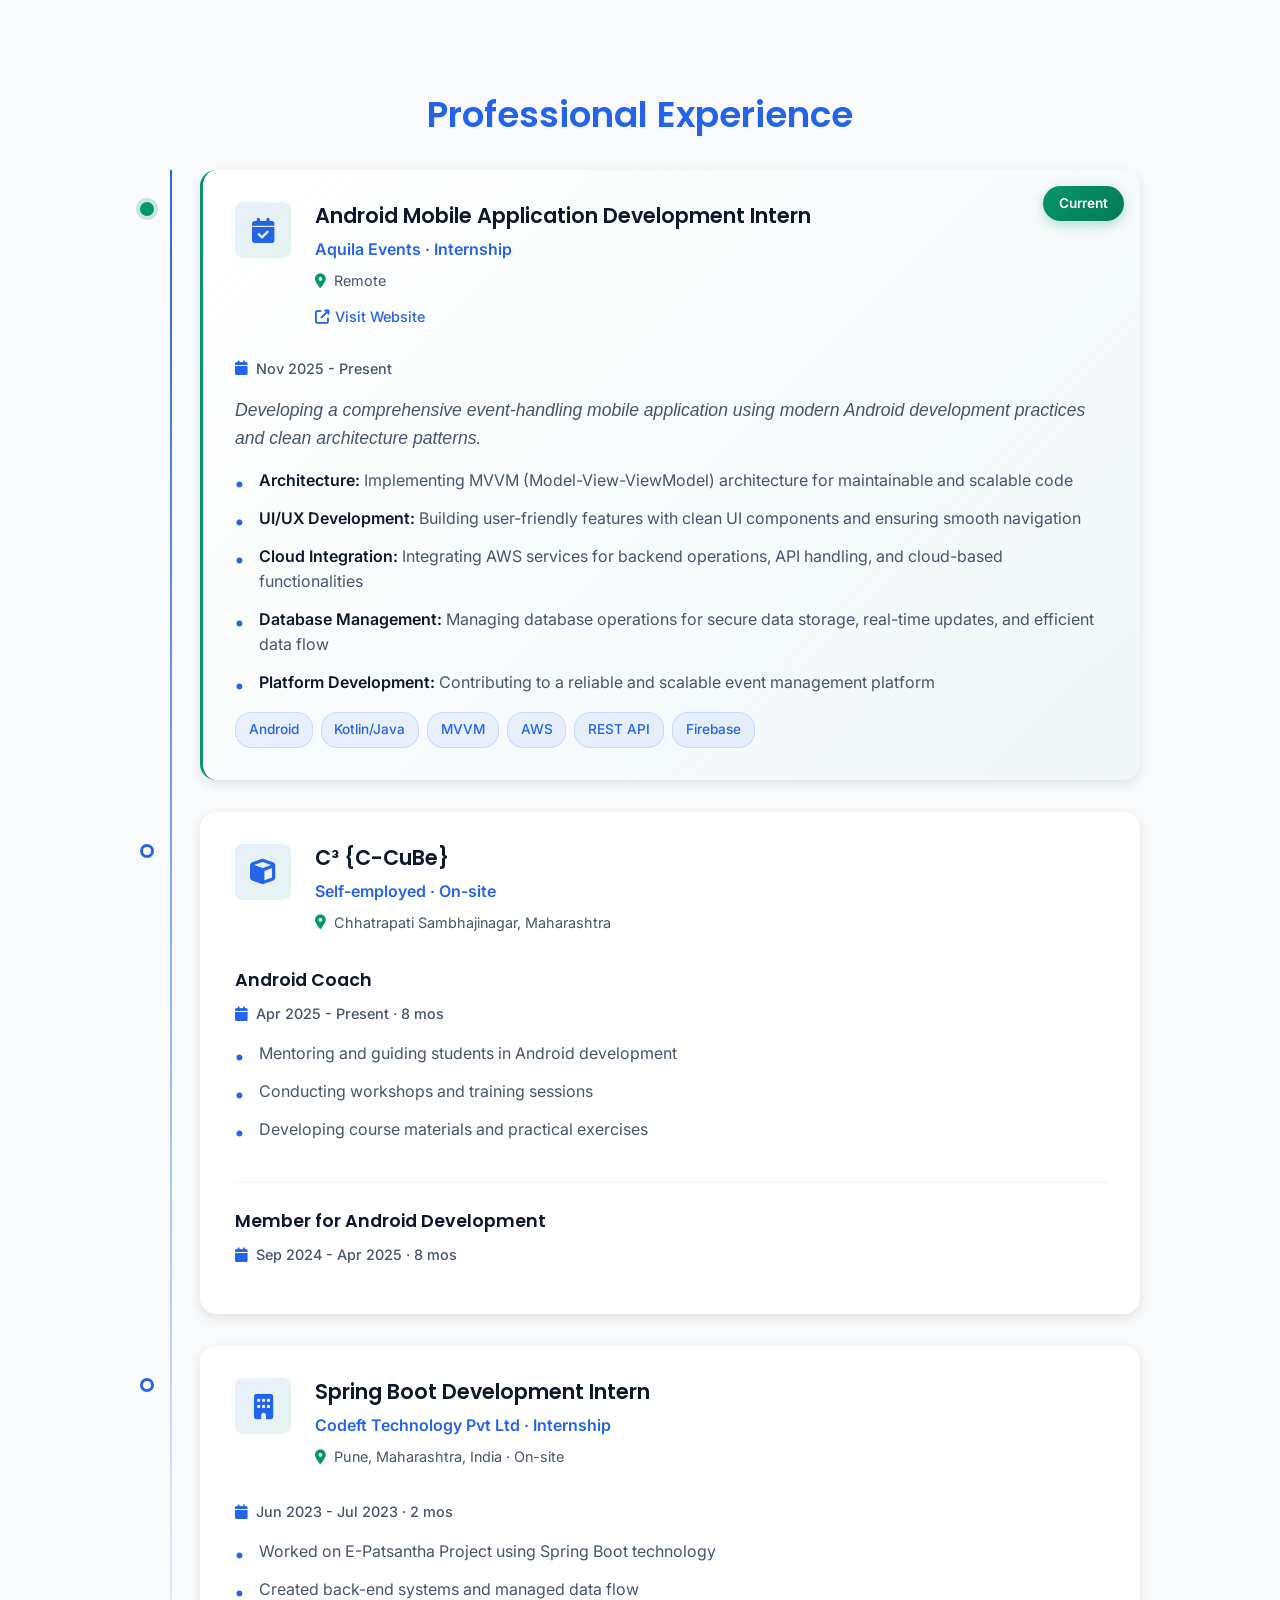
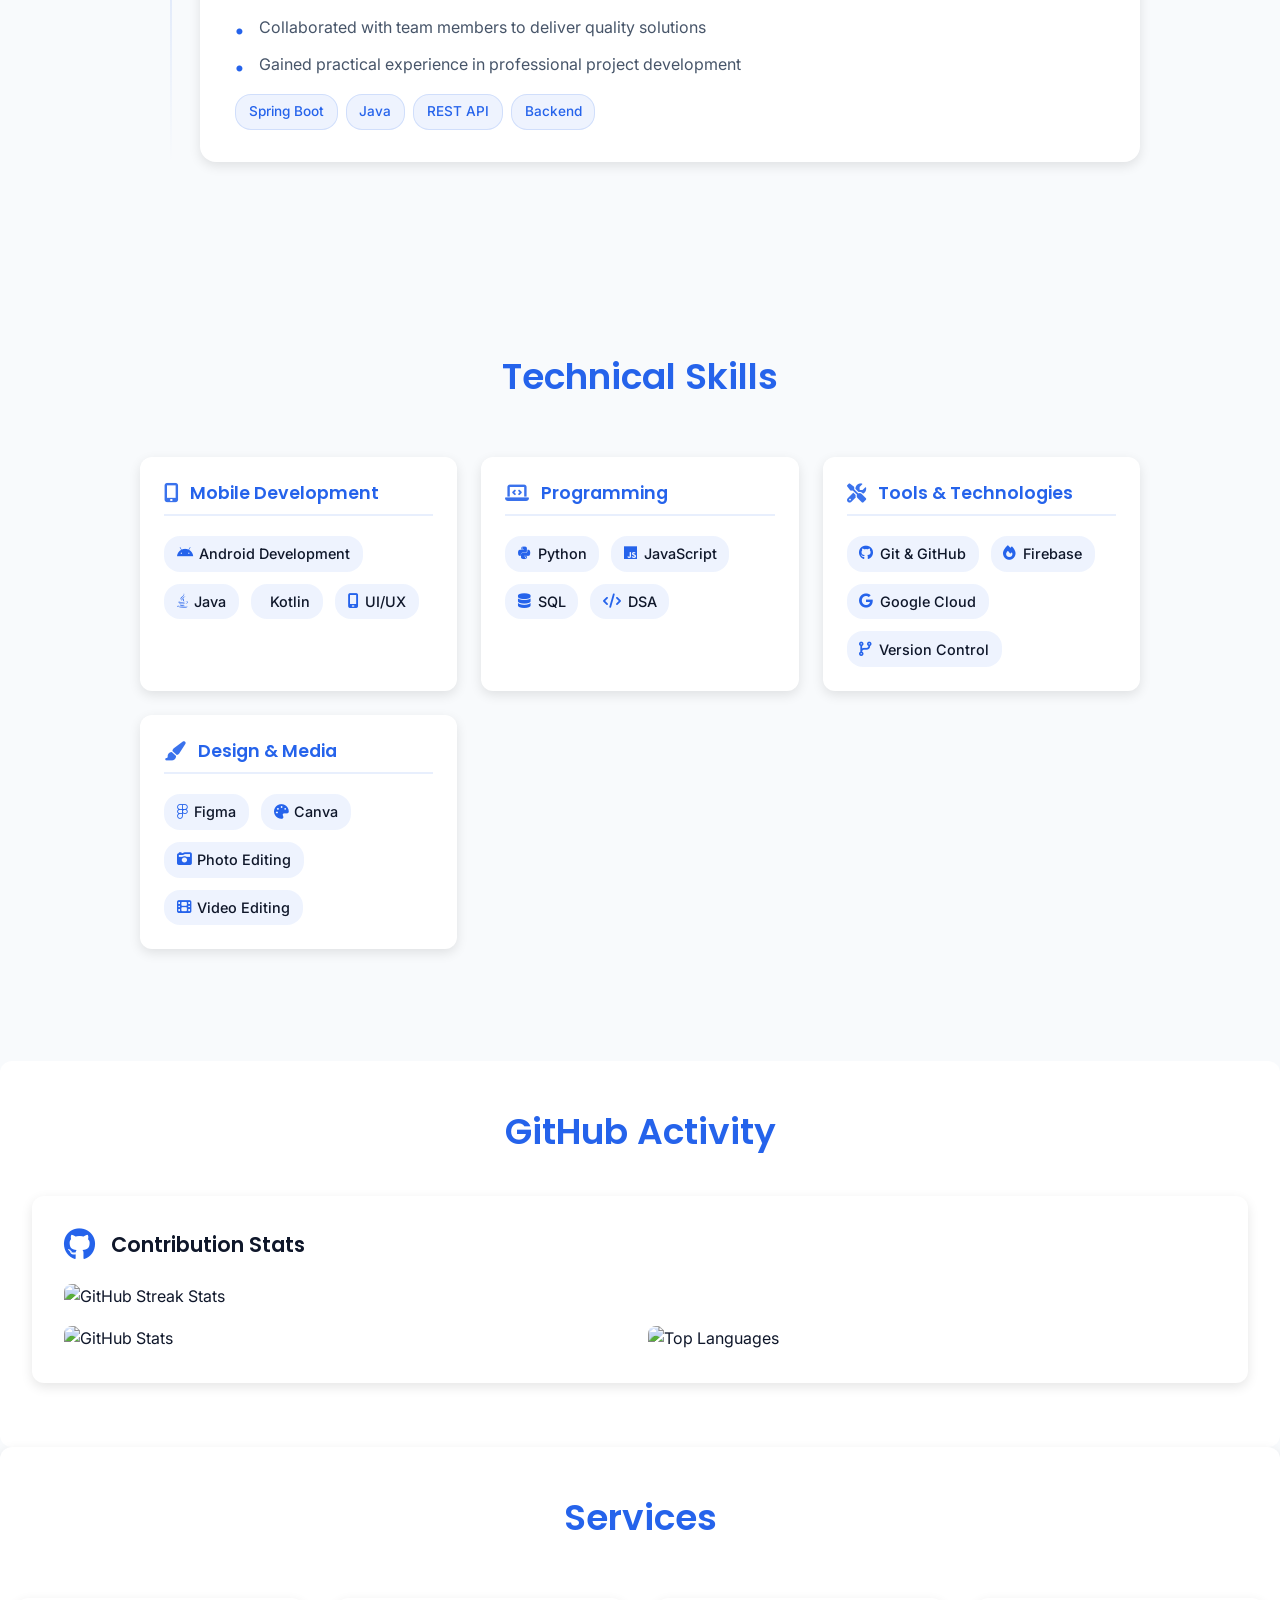
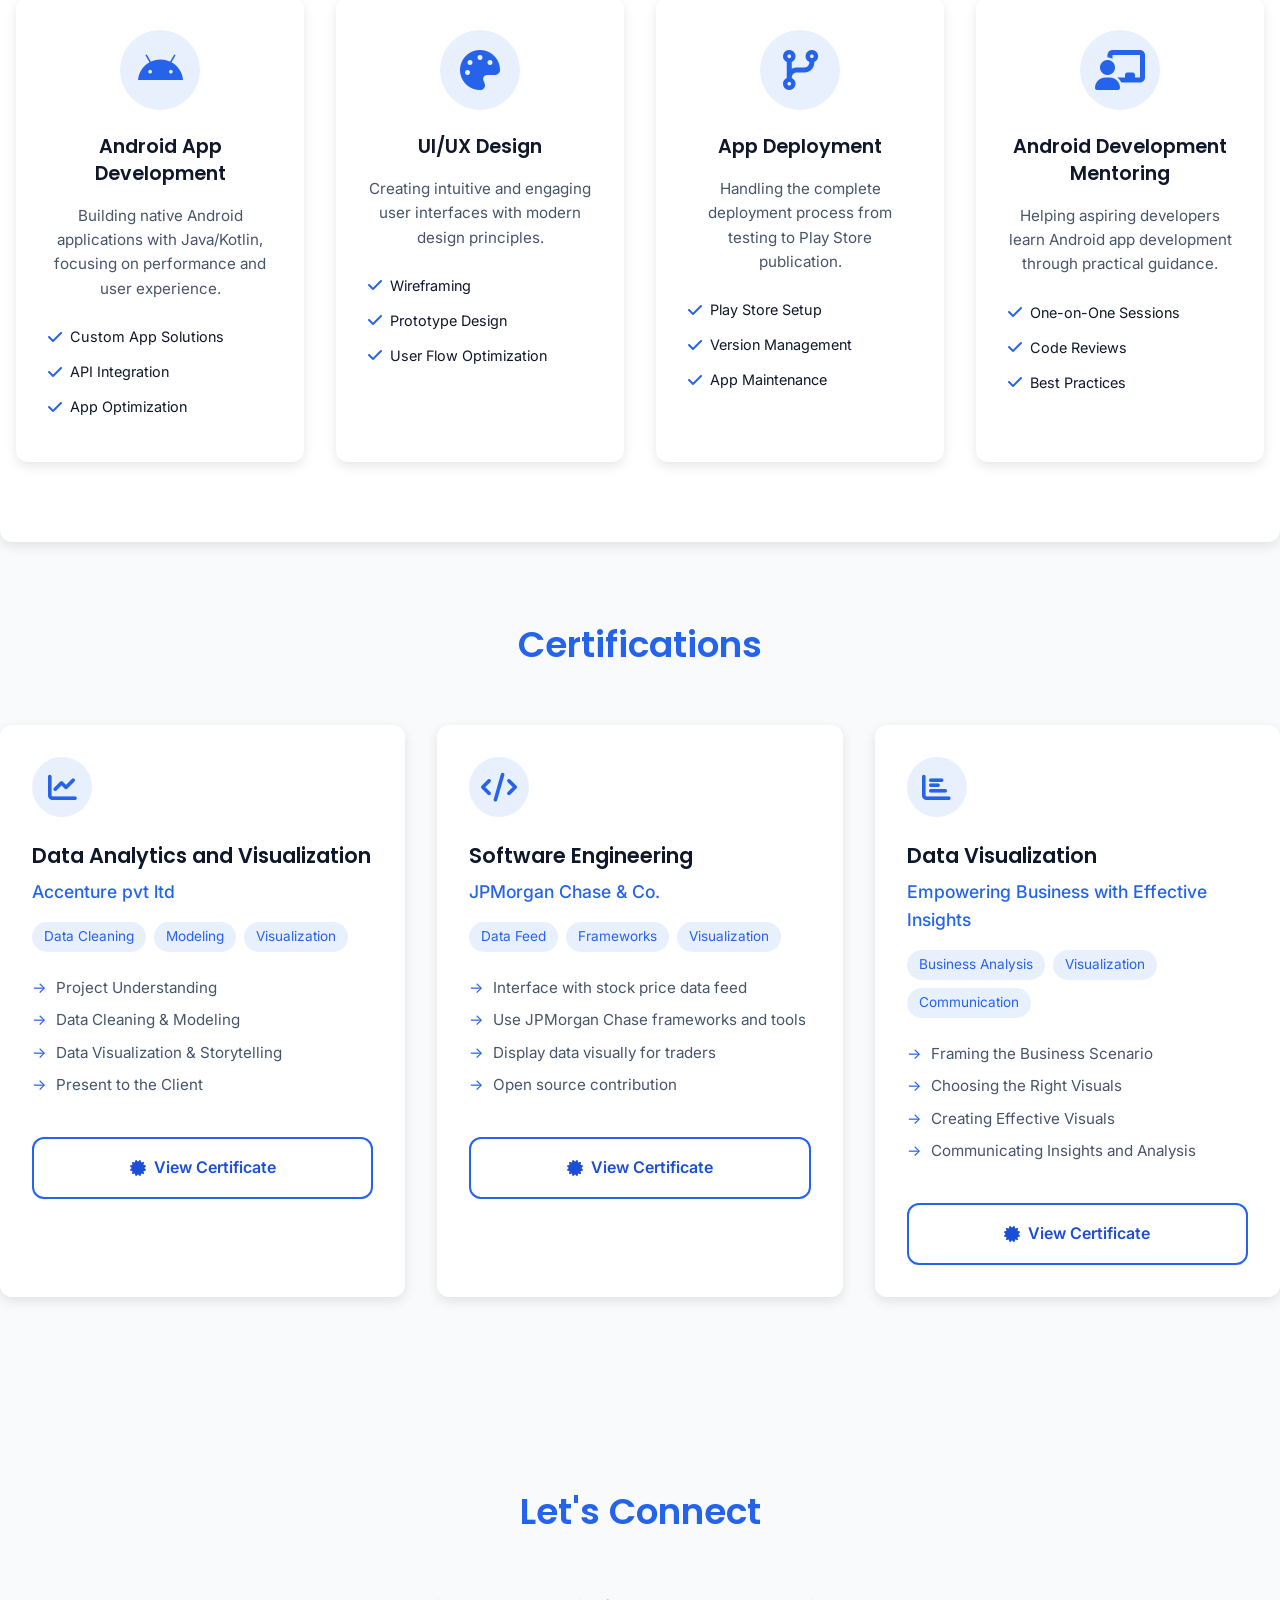
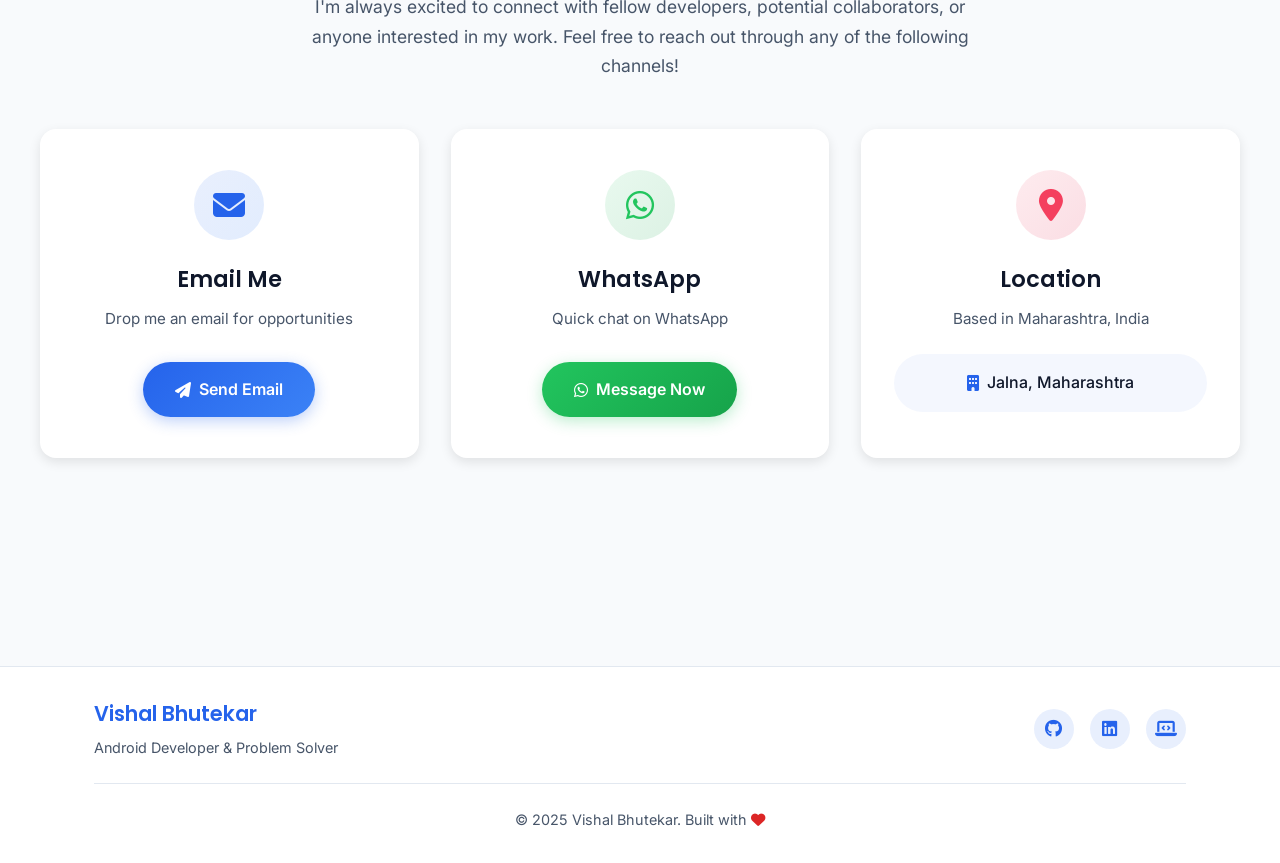
==== commit 4ec4b7d4: "Added changes to image and about section" ====
--- a/index.html
+++ b/index.html
@@ -4,7 +4,7 @@
     <meta charset="UTF-8">
     <meta name="viewport" content="width=device-width, initial-scale=1.0, viewport-fit=cover">
     <meta name="description" content="Portfolio of Vishal Rajesh Bhutekar - Android Developer and Computer Science student at Government College of Engineering, Chhatrapati Sambhajinagar. Specialized in native Android app development with Java/Kotlin.">
-    <meta name="keywords" content="Android Developer, Java, Kotlin, Mobile App Development, Vishal Bhutekar, LeetCode, Codeforces, Firebase, Android Studio, Competitive Programming">
+    <meta name="keywords" content="Android Developer, Java, Kotlin, Mobile App Development, Vishal Bhutekar, Codeforces, Firebase, Android Studio, Competitive Programming">
     <meta name="author" content="Vishal Rajesh Bhutekar">
     <meta name="theme-color" content="#2563eb">
     <meta name="robots" content="index, follow">
@@ -62,8 +62,8 @@
             <ul class="nav-links">
                 <li><a href="#projects">Projects</a></li>
                 <li><a href="#about">About</a></li>
+                <li><a href="#experience">Experience</a></li>
                 <li><a href="#beyond-code">Beyond Code</a></li>
-                <li><a href="#experience">Experience</a></li>
                 <li><a href="#skills">Skills</a></li>
                 <li><a href="#services">Services</a></li>
                 <li><a href="#contact">Contact</a></li>
@@ -75,26 +75,76 @@
     <section class="hero" id="home">
         <div class="hero-content" data-aos="fade-up">
             <div class="hero-text">
-                <h2>Hi, I'm <span class="highlight">Vishal</span> <span class="highlight">Bhutekar</span></h2>
-                <div class="typing-text">I'm a 
+                <div class="hero-greeting">
+                    <span class="wave">👋</span>
+                    <span class="greeting-text">Hello, I'm</span>
+                </div>
+                <h1 class="hero-name">
+                    <span class="first-name">Vishal</span>
+                    <span class="last-name">Bhutekar</span>
+                </h1>
+                <div class="typing-container">
+                    <span class="typing-label">I'm a</span>
                     <span class="typed-text"></span>
                     <span class="cursor"></span>
                 </div>
-                <p class="hero-tagline">Building Android apps with passion and purpose.</p>
+                <p class="hero-description">
+                    Crafting innovative mobile experiences with cutting-edge Android development. 
+                    Currently interning at <a href="https://www.aquilaevents.in/" target="_blank" rel="noopener noreferrer" class="company-highlight">Aquila Events</a>, 
+                    building scalable event management solutions.
+                </p>
+                <div class="hero-stats">
+                    <div class="stat-item">
+                        <span class="stat-number">10+</span>
+                        <span class="stat-label">Projects</span>
+                    </div>
+                    <div class="stat-item">
+                        <span class="stat-number">3+</span>
+                        <span class="stat-label">Hackathon Wins</span>
+                    </div>
+                    <div class="stat-item">
+                        <span class="stat-number">2+</span>
+                        <span class="stat-label">Years Experience</span>
+                    </div>
+                </div>
                 <div class="hero-actions">
-                    <a href="#projects" class="btn-primary"><i class="fas fa-code"></i> View Projects</a>
-                    <a href="assets/vishal_cv.pdf" class="btn-secondary" id="download-cv" download="Vishal_Bhutekar_CV.pdf"><i class="fas fa-download"></i> Download CV</a>
-                </div>
-                <div class="social-links">
-                    <a href="https://github.com/vishal-bhutekar21" target="_blank" rel="noopener noreferrer" aria-label="GitHub Profile"><i class="fab fa-github"></i></a>
-                    <a href="https://www.linkedin.com/in/vishal-bhutekar21/" target="_blank" rel="noopener noreferrer" aria-label="LinkedIn Profile"><i class="fab fa-linkedin"></i></a>
-                    <a href="https://leetcode.com/u/Vishal_1233/" target="_blank" rel="noopener noreferrer" aria-label="LeetCode Profile"><i class="fas fa-code"></i></a>
-                    <a href="https://codeforces.com/profile/Vishal_1233" target="_blank" rel="noopener noreferrer" aria-label="Codeforces Profile"><i class="fas fa-laptop-code"></i></a>
-                    <a href="https://www.instagram.com/vishal_b__21/" target="_blank" rel="noopener noreferrer" aria-label="Instagram Profile"><i class="fab fa-instagram"></i></a>
-                </div>
-            </div>
-            <div class="hero-image" data-aos="fade-left">
-                <img src="images/profile-new.png" alt="Vishal Bhutekar profile picture" class="hero-img" loading="eager">
+                    <a href="#projects" class="btn-primary">
+                        <i class="fas fa-rocket"></i>
+                        <span>View My Work</span>
+                    </a>
+                    <a href="assets/vishal_cv.pdf" download class="btn-secondary">
+                        <i class="fas fa-download"></i>
+                        <span>Download CV</span>
+                    </a>
+                    <a href="#contact" class="btn-secondary">
+                        <i class="fas fa-paper-plane"></i>
+                        <span>Let's Connect</span>
+                    </a>
+                </div>
+                <div class="hero-links">
+                    <span class="links-label">Connect with me</span>
+                    <div class="social-links">
+                        <a href="https://github.com/vishal-bhutekar21" target="_blank" rel="noopener noreferrer" aria-label="GitHub Profile" class="social-icon github">
+                            <i class="fab fa-github"></i>
+                        </a>
+                        <a href="https://www.linkedin.com/in/vishal-bhutekar21/" target="_blank" rel="noopener noreferrer" aria-label="LinkedIn Profile" class="social-icon linkedin">
+                            <i class="fab fa-linkedin"></i>
+                        </a>
+                        <a href="https://codeforces.com/profile/Vishal_1233" target="_blank" rel="noopener noreferrer" aria-label="Codeforces Profile" class="social-icon codeforces">
+                            <i class="fas fa-laptop-code"></i>
+                        </a>
+                        <a href="https://www.instagram.com/unexplored_vish_2.0/" target="_blank" rel="noopener noreferrer" aria-label="Instagram Profile" class="social-icon instagram">
+                            <i class="fab fa-instagram"></i>
+                        </a>
+                    </div>
+                </div>
+            </div>
+            <div class="hero-visual" data-aos="fade-left">
+                <div class="profile-container">
+                    <div class="profile-ring"></div>
+                    <div class="profile-dots"></div>
+                    <img src="images/profile-new.png" alt="Vishal Bhutekar - Android Developer" class="hero-img" loading="eager">
+                </div>
             </div>
         </div>
     </section>
@@ -270,85 +320,68 @@
     <section id="beyond-code" class="section">
         <h2 data-aos="fade-up">Beyond Code</h2>
         <div class="beyond-code-container">
-            <div class="beyond-intro" data-aos="fade-up">
-                <p class="section-subtitle">When I'm not coding, I explore life through various passions and hobbies. Follow my journey on Instagram where I share my thoughts, experiences, and creative moments.</p>
-            </div>
-
-            <div class="interests-grid">
-                <!-- Instagram Feature Card -->
-                <div class="instagram-feature-card" data-aos="fade-up">
-                    <div class="instagram-header">
-                        <div class="instagram-icon">
-                            <i class="fab fa-instagram"></i>
+            <div class="premium-hobbies-card" data-aos="fade-up">
+                <div class="hobbies-header">
+                    <div class="header-content">
+                        <h3>Unexplored Vishal</h3>
+                        <p class="tagline">Life Beyond Code</p>
+                    </div>
+                    <a href="https://www.instagram.com/unexplored_vish_2.0/" target="_blank" rel="noopener noreferrer" class="instagram-link">
+                        <i class="fab fa-instagram"></i>
+                    </a>
+                </div>
+                
+                <p class="hobbies-intro">When I'm not crafting code, I explore life through various passions. Follow my journey on Instagram where I share thoughts, experiences, and creative moments.</p>
+                
+                <div class="hobbies-grid">
+                    <div class="hobby-item">
+                        <div class="hobby-icon">
+                            <i class="fas fa-book-open"></i>
                         </div>
-                        <div class="instagram-info">
-                            <h3>Unexplored Vishal</h3>
-                            <a href="https://www.instagram.com/unexplored_vish_2.0/" target="_blank" rel="noopener noreferrer" class="instagram-handle">
-                                @unexplored_vish_2.0
-                                <i class="fas fa-external-link-alt"></i>
-                            </a>
+                        <span>Book Reviews</span>
+                    </div>
+                    <div class="hobby-item">
+                        <div class="hobby-icon">
+                            <i class="fas fa-dumbbell"></i>
                         </div>
-                    </div>
-                    <p class="instagram-description">Join me as I share my journey through books, fitness, photography, and thoughts that inspire me daily.</p>
-                    <a href="https://www.instagram.com/unexplored_vish_2.0/" target="_blank" rel="noopener noreferrer" class="instagram-cta">
-                        <i class="fab fa-instagram"></i> Follow on Instagram
-                    </a>
-                </div>
-
-                <!-- Interest Cards -->
-                <div class="interest-card" data-aos="fade-up" data-aos-delay="50">
-                    <div class="interest-icon">
-                        <i class="fas fa-book-open"></i>
-                    </div>
-                    <h3>Book Reviews</h3>
-                    <p>Sharing insights and reviews from my reading journey across various genres</p>
-                </div>
-
-                <div class="interest-card" data-aos="fade-up" data-aos-delay="100">
-                    <div class="interest-icon">
-                        <i class="fas fa-dumbbell"></i>
-                    </div>
-                    <h3>Fitness & Gym</h3>
-                    <p>Documenting my fitness journey, workout routines, and healthy lifestyle</p>
-                </div>
-
-                <div class="interest-card" data-aos="fade-up" data-aos-delay="150">
-                    <div class="interest-icon">
-                        <i class="fas fa-camera"></i>
-                    </div>
-                    <h3>Photography</h3>
-                    <p>Capturing moments and perspectives through my lens</p>
-                </div>
-
-                <div class="interest-card" data-aos="fade-up" data-aos-delay="200">
-                    <div class="interest-icon">
-                        <i class="fas fa-lightbulb"></i>
-                    </div>
-                    <h3>Thoughts & Reels</h3>
-                    <p>Sharing ideas, motivational content, and creative expressions</p>
-                </div>
-
-                <div class="interest-card" data-aos="fade-up" data-aos-delay="250">
-                    <div class="interest-icon">
-                        <i class="fas fa-music"></i>
-                    </div>
-                    <h3>Music Lover</h3>
-                    <p>Finding inspiration and energy through different melodies and rhythms</p>
-                </div>
-
-                <div class="interest-card" data-aos="fade-up" data-aos-delay="300">
-                    <div class="interest-icon">
-                        <i class="fas fa-person-swimming"></i>
-                    </div>
-                    <h3>Swimming</h3>
-                    <p>Staying active and refreshed through swimming sessions</p>
-                </div>
+                        <span>Fitness & Gym</span>
+                    </div>
+                    <div class="hobby-item">
+                        <div class="hobby-icon">
+                            <i class="fas fa-camera"></i>
+                        </div>
+                        <span>Photography</span>
+                    </div>
+                    <div class="hobby-item">
+                        <div class="hobby-icon">
+                            <i class="fas fa-lightbulb"></i>
+                        </div>
+                        <span>Thoughts & Ideas</span>
+                    </div>
+                    <div class="hobby-item">
+                        <div class="hobby-icon">
+                            <i class="fas fa-music"></i>
+                        </div>
+                        <span>Music</span>
+                    </div>
+                    <div class="hobby-item">
+                        <div class="hobby-icon">
+                            <i class="fas fa-person-swimming"></i>
+                        </div>
+                        <span>Swimming</span>
+                    </div>
+                </div>
+                
+                <a href="https://www.instagram.com/unexplored_vish_2.0/" target="_blank" rel="noopener noreferrer" class="follow-btn">
+                    <span>Follow My Journey</span>
+                    <i class="fas fa-arrow-right"></i>
+                </a>
             </div>
         </div>
     </section>
 
-    <!-- Experience Section -->
-    <section id="experience" class="section">
+    <!-- Skills Section -->
+    <section id="skills" class="section">
         <h2 data-aos="fade-up">Professional Experience</h2>
         <div class="experience-timeline">
             <!-- Current Internship -->
@@ -499,57 +532,20 @@
     </div>
 </section>
 
-    <!-- GitHub & LeetCode Stats Section -->
+    <!-- GitHub Stats Section -->
     <section id="coding-stats" class="section">
-        <h2 data-aos="fade-up">Coding Journey & Stats</h2>
+        <h2 data-aos="fade-up">GitHub Activity</h2>
         <div class="stats-container">
-            <!-- GitHub Stats -->
             <div class="stats-card" data-aos="fade-up">
                 <div class="stats-header">
                     <i class="fab fa-github"></i>
-                    <h3>GitHub Activity</h3>
+                    <h3>Contribution Stats</h3>
                 </div>
                 <div class="github-stats">
                     <img src="https://github-readme-streak-stats.herokuapp.com/?user=vishal-bhutekar21&theme=dark&hide_border=true&background=1e293b&stroke=60a5fa&ring=ffd700&fire=ffd700&currStreakNum=f1f5f9&sideNums=f1f5f9&currStreakLabel=60a5fa&sideLabels=94a3b8&dates=cbd5e1" alt="GitHub Streak Stats" loading="lazy">
                     <div class="github-additional-stats">
                         <img src="https://github-readme-stats.vercel.app/api?username=vishal-bhutekar21&show_icons=true&theme=dark&hide_border=true&bg_color=1e293b&title_color=60a5fa&icon_color=ffd700&text_color=f1f5f9" alt="GitHub Stats" loading="lazy">
                         <img src="https://github-readme-stats.vercel.app/api/top-langs/?username=vishal-bhutekar21&layout=compact&theme=dark&hide_border=true&bg_color=1e293b&title_color=60a5fa&text_color=f1f5f9" alt="Top Languages" loading="lazy">
-                    </div>
-                </div>
-            </div>
-
-            <!-- LeetCode Stats -->
-            <div class="stats-card" data-aos="fade-up" data-aos-delay="100">
-                <div class="stats-header">
-                    <i class="fas fa-code"></i>
-                    <h3>LeetCode Progress</h3>
-                </div>
-                <div class="leetcode-stats">
-                    <img src="https://leetcard.jacoblin.cool/Vishal_1233?theme=dark&font=Nunito&ext=contest" alt="LeetCode Stats" loading="lazy">
-                    <div class="leetcode-additional">
-                        <div class="leetcode-badge">
-                            <img src="https://img.shields.io/badge/dynamic/json?style=for-the-badge&labelColor=1e293b&color=ffd700&label=Solved&query=solvedOverTotal&url=https%3A%2F%2Fleetcode-badge.vercel.app%2Fapi%2FVishal_1233&logo=leetcode&logoColor=ffd700" alt="LeetCode Problems Solved">
-                        </div>
-                        <div class="problem-stats">
-                            <div class="problem-stat">
-                                <span class="stat-label">Easy</span>
-                                <div class="stat-bar">
-                                    <div class="stat-fill easy-fill"></div>
-                                </div>
-                            </div>
-                            <div class="problem-stat">
-                                <span class="stat-label">Medium</span>
-                                <div class="stat-bar">
-                                    <div class="stat-fill medium-fill"></div>
-                                </div>
-                            </div>
-                            <div class="problem-stat">
-                                <span class="stat-label">Hard</span>
-                                <div class="stat-bar">
-                                    <div class="stat-fill hard-fill"></div>
-                                </div>
-                            </div>
-                        </div>
                     </div>
                 </div>
             </div>
@@ -692,45 +688,49 @@
     <h2 data-aos="fade-up">Let's Connect</h2>
     <div class="contact-container">
         <div class="contact-intro" data-aos="fade-up">
-          
-            <p>Feel free to connect with me for any opportunities, collaborations, or just to say hello!</p>
+            <p>I'm always excited to connect with fellow developers, potential collaborators, or anyone interested in my work. Feel free to reach out through any of the following channels!</p>
         </div>
         <div class="contact-grid">
             <div class="contact-card" data-aos="fade-up">
-                <div class="card-icon">
+                <div class="card-icon email-icon">
                     <i class="fas fa-envelope"></i>
                 </div>
                 <div class="card-content">
-                    <h3>Email</h3>
-                    <a href="mailto:vishalbhutekar33772@gmail.com" class="contact-link">
-                        vishalbhutekar33772@gmail.com
+                    <h3>Email Me</h3>
+                    <p class="contact-description">Drop me an email for opportunities</p>
+                    <a href="mailto:vishalbhutekar33772@gmail.com?subject=Let's Connect&body=Hi Vishal,%0D%0A%0D%0AI came across your portfolio and would like to connect with you.%0D%0A%0D%0A" class="contact-btn email-btn">
+                        <i class="fas fa-paper-plane"></i>
+                        <span>Send Email</span>
                     </a>
                 </div>
             </div>
             <div class="contact-card" data-aos="fade-up" data-aos-delay="50">
-                <div class="card-icon">
-                    <i class="fas fa-phone"></i>
+                <div class="card-icon whatsapp-icon">
+                    <i class="fab fa-whatsapp"></i>
                 </div>
                 <div class="card-content">
-                    <h3>Phone</h3>
-                    <a href="tel:+918261830043" class="contact-link">
-                        +91 8261830043
+                    <h3>WhatsApp</h3>
+                    <p class="contact-description">Quick chat on WhatsApp</p>
+                    <a href="https://wa.me/918261830043?text=Hi%20Vishal,%20I%20visited%20your%20portfolio%20and%20would%20like%20to%20connect%20with%20you." target="_blank" rel="noopener noreferrer" class="contact-btn whatsapp-btn">
+                        <i class="fab fa-whatsapp"></i>
+                        <span>Message Now</span>
                     </a>
                 </div>
             </div>
             <div class="contact-card" data-aos="fade-up" data-aos-delay="100">
-                <div class="card-icon">
+                <div class="card-icon location-icon">
                     <i class="fas fa-map-marker-alt"></i>
                 </div>
                 <div class="card-content">
                     <h3>Location</h3>
-                    <p>Jalna, Maharashtra, India</p>
-                </div>
-            </div>
-            
-        </div>
-        
-           
+                    <p class="contact-description">Based in Maharashtra, India</p>
+                    <div class="location-details">
+                        <i class="fas fa-building"></i>
+                        <span>Jalna, Maharashtra</span>
+                    </div>
+                </div>
+            </div>
+        </div>
     </div>
 </section>
 
@@ -749,9 +749,6 @@
                 <a href="https://www.linkedin.com/in/vishal-bhutekar21/" target="_blank" rel="noopener noreferrer" aria-label="LinkedIn">
                     <i class="fab fa-linkedin"></i>
                 </a>
-                <a href="https://leetcode.com/u/Vishal_1233/" target="_blank" rel="noopener noreferrer" aria-label="LeetCode">
-                    <i class="fas fa-code"></i>
-                </a>
                 <a href="https://codeforces.com/profile/Vishal_1233" target="_blank" rel="noopener noreferrer" aria-label="Codeforces">
                     <i class="fas fa-laptop-code"></i>
                 </a>
--- a/style.css
+++ b/style.css
@@ -573,9 +573,10 @@
 }
 
 .hero-content {
-    display: flex;
-    align-items: center;
-    gap: 2rem;
+    display: grid;
+    grid-template-columns: 1fr auto;
+    align-items: center;
+    gap: 3rem;
     max-width: 1200px;
     margin: 0 auto;
     position: relative;
@@ -586,64 +587,68 @@
     flex: 1;
 }
 
-.hero-img {
-    width: 140px;
-    height: 140px;
-    object-fit: cover;
-    border-radius: 50%;
-    border: 3px solid var(--primary);
-    box-shadow: var(--shadow);
-    transition: transform 0.3s ease;
-}
-
-.hero-img:hover {
-    transform: scale(1.05);
-}
-
-.hero h2 {
-    font-size: clamp(2rem, 5vw, 3.5rem);
-    line-height: 1.2;
+/* Hero Greeting */
+.hero-greeting {
+    font-size: clamp(1.1rem, 2.5vw, 1.3rem);
+    color: var(--text-muted);
+    margin-bottom: 0.5rem;
+    font-weight: 500;
+    display: flex;
+    align-items: center;
+    gap: 0.5rem;
+    opacity: 1;
+    visibility: visible;
+}
+
+.greeting-text {
+    display: inline-block;
+    opacity: 1;
+    visibility: visible;
+}
+
+.wave {
+    display: inline-block;
+    animation: wave 2s ease-in-out infinite;
+}
+
+@keyframes wave {
+    0%, 100% { transform: rotate(0deg); }
+    10%, 30% { transform: rotate(14deg); }
+    20% { transform: rotate(-8deg); }
+    40% { transform: rotate(-4deg); }
+    50% { transform: rotate(10deg); }
+    60% { transform: rotate(0deg); }
+}
+
+/* Hero Name */
+.hero-name {
+    font-size: clamp(2.5rem, 6vw, 4rem);
+    line-height: 1.1;
     margin-bottom: 1rem;
-}
-
-.hero h2 span.highlight {
-    background: linear-gradient(135deg, var(--accent) 0%, var(--accent-dark) 100%);
-    color: #ffffff;
-    padding: 0.1em 0.4em;
-    border-radius: 8px;
-    box-shadow: 0 4px 15px rgba(var(--accent-rgb), 0.2);
-    display: inline-block;
-    margin: 0 0.2em;
-    white-space: nowrap;
-}
-
-@media screen and (max-width: 768px) {
-    .hero h2 {
-        font-size: clamp(1.8rem, 6vw, 2.5rem);
-        line-height: 1.3;
-    }
-    
-    .hero h2 span.highlight {
-        display: inline-block;
-        margin: 0.1em 0.1em;
-        padding: 0.1em 0.3em;
-    }
-}
-
-.hero-tagline {
-    font-size: clamp(1rem, 2.5vw, 1.2rem);
-    color: var(--text-muted);
-    margin: 1rem 0;
-    line-height: 1.5;
-    font-weight: 400;
-}
-
+    font-weight: 800;
+}
+
+.first-name {
+    display: block;
+    color: var(--primary-dark);
+}
+
+.last-name {
+    display: block;
+    background: linear-gradient(135deg, var(--primary) 0%, var(--accent) 100%);
+    -webkit-background-clip: text;
+    -webkit-text-fill-color: transparent;
+    background-clip: text;
+}
+
+/* Typing Text */
 .typing-text {
     font-size: clamp(1.2rem, 3vw, 1.5rem);
     color: var(--primary-dark);
-    margin-bottom: 1rem;
+    margin-bottom: 1.5rem;
     font-weight: 500;
     line-height: 1.4;
+    min-height: 2.5rem;
 }
 
 .cursor {
@@ -659,12 +664,106 @@
     50% { opacity: 0; }
 }
 
+/* Hero Stats */
+.hero-stats {
+    display: flex;
+    gap: 2rem;
+    margin: 2rem 0;
+    flex-wrap: wrap;
+}
+
+.stat-item {
+    display: flex;
+    flex-direction: column;
+    gap: 0.25rem;
+}
+
+.stat-number {
+    font-size: clamp(1.8rem, 4vw, 2.5rem);
+    font-weight: 700;
+    color: var(--primary);
+    line-height: 1;
+}
+
+.stat-label {
+    font-size: clamp(0.85rem, 1.5vw, 0.95rem);
+    color: var(--text-muted);
+    font-weight: 500;
+}
+
+/* Company Highlight */
+.company-highlight {
+    display: inline-flex;
+    align-items: center;
+    gap: 0.5rem;
+    padding: 0.75rem 1.25rem;
+    background: linear-gradient(135deg, rgba(var(--primary-rgb), 0.1) 0%, rgba(var(--accent-rgb), 0.1) 100%);
+    border: 1px solid rgba(var(--primary-rgb), 0.2);
+    border-radius: 50px;
+    margin: 1.5rem 0;
+    transition: var(--transition);
+    text-decoration: none;
+    color: var(--primary-dark);
+    font-weight: 500;
+    font-size: clamp(0.9rem, 2vw, 1rem);
+}
+
+.company-highlight:hover {
+    background: linear-gradient(135deg, rgba(var(--primary-rgb), 0.15) 0%, rgba(var(--accent-rgb), 0.15) 100%);
+    transform: translateX(5px);
+    border-color: var(--primary);
+}
+
+.company-name {
+    color: var(--primary);
+    font-weight: 600;
+}
+
+/* Hero Actions */
 .hero-actions {
     display: flex;
     gap: 1rem;
     flex-wrap: wrap;
-}
-
+    margin-top: 2rem;
+}
+
+.btn {
+    padding: 0.9rem 2rem;
+    border-radius: 50px;
+    font-weight: 600;
+    transition: var(--transition);
+    display: inline-flex;
+    align-items: center;
+    gap: 0.5rem;
+    font-size: 1rem;
+    text-decoration: none;
+}
+
+.btn-primary {
+    background: linear-gradient(135deg, var(--primary) 0%, var(--accent) 100%);
+    color: white;
+    border: none;
+    box-shadow: 0 4px 15px rgba(var(--primary-rgb), 0.3);
+}
+
+.btn-primary:hover {
+    transform: translateY(-2px);
+    box-shadow: 0 6px 25px rgba(var(--primary-rgb), 0.4);
+}
+
+.btn-secondary {
+    background: transparent;
+    color: var(--primary-dark);
+    border: 2px solid var(--primary);
+}
+
+.btn-secondary:hover {
+    background: var(--primary);
+    color: white;
+    transform: translateY(-2px);
+}
+
+/* Social Links */
 .social-links {
     display: flex;
     gap: 1rem;
@@ -672,15 +771,145 @@
 }
 
 .social-links a {
-    font-size: 1.5rem;
+    width: 45px;
+    height: 45px;
+    border-radius: 50%;
+    display: flex;
+    align-items: center;
+    justify-content: center;
+    font-size: 1.3rem;
     color: var(--primary-dark);
-    padding: 0.5rem;
+    background: rgba(var(--primary-rgb), 0.1);
     transition: var(--transition);
 }
 
 .social-links a:hover {
-    color: var(--accent);
-    transform: scale(1.2);
+    background: var(--primary);
+    color: white;
+    transform: translateY(-3px) rotate(5deg);
+}
+
+/* Profile Container */
+.profile-container {
+    position: relative;
+    display: flex;
+    align-items: center;
+    justify-content: center;
+}
+
+.profile-ring {
+    width: 280px;
+    height: 280px;
+    position: relative;
+    display: flex;
+    align-items: center;
+    justify-content: center;
+}
+
+.profile-ring::before {
+    content: '';
+    position: absolute;
+    inset: -10px;
+    border-radius: 50%;
+    background: linear-gradient(135deg, var(--primary), var(--accent), var(--primary));
+    background-size: 200% 200%;
+    animation: gradientRotate 3s ease infinite;
+    opacity: 0.6;
+}
+
+@keyframes gradientRotate {
+    0%, 100% { background-position: 0% 50%; }
+    50% { background-position: 100% 50%; }
+}
+
+.profile-ring::after {
+    content: '';
+    position: absolute;
+    inset: -5px;
+    border-radius: 50%;
+    background: var(--bg);
+}
+
+.hero-img {
+    width: 260px;
+    height: 260px;
+    object-fit: cover;
+    object-position: center center;
+    border-radius: 50%;
+    position: relative;
+    z-index: 2;
+    box-shadow: 0 10px 40px rgba(0, 0, 0, 0.2);
+    display: block;
+    aspect-ratio: 1/1;
+    transform: scale(1);
+}
+
+/* Responsive Hero */
+@media screen and (max-width: 968px) {
+    .hero-content {
+        grid-template-columns: 1fr;
+        text-align: center;
+        gap: 2rem;
+    }
+
+    .hero-greeting {
+        justify-content: center;
+    }
+
+    .hero-stats {
+        justify-content: center;
+    }
+
+    .hero-actions {
+        justify-content: center;
+    }
+
+    .social-links {
+        justify-content: center;
+    }
+
+    .profile-container {
+        order: -1;
+    }
+
+    .profile-ring {
+        width: 220px;
+        height: 220px;
+    }
+
+    .hero-img {
+        width: 200px;
+        height: 200px;
+    }
+
+    .company-highlight {
+        display: inline-flex;
+    }
+}
+
+@media screen and (max-width: 480px) {
+    .hero-stats {
+        gap: 1.5rem;
+    }
+
+    .stat-item {
+        min-width: 100px;
+    }
+
+    .profile-ring {
+        width: 180px;
+        height: 180px;
+    }
+
+    .hero-img {
+        width: 160px;
+        height: 160px;
+    }
+
+    .btn {
+        padding: 0.75rem 1.5rem;
+        font-size: 0.9rem;
+    }
 }
 
 /* Projects Section */
@@ -1070,8 +1299,10 @@
 
 .contact-intro p {
     color: var(--text-muted);
-    max-width: 600px;
+    max-width: 700px;
     margin: 0 auto;
+    font-size: 1.1rem;
+    line-height: 1.7;
 }
 
 .contact-grid {
@@ -1083,44 +1314,137 @@
 
 .contact-card {
     background: var(--section-bg);
-    border-radius: var(--radius);
-    padding: 2rem;
+    border-radius: 16px;
+    padding: 2.5rem 2rem;
     box-shadow: var(--shadow);
-    transition: transform 0.3s ease;
-    display: flex;
-    align-items: flex-start;
-    gap: 1.5rem;
+    transition: all 0.3s ease;
+    display: flex;
+    flex-direction: column;
+    align-items: center;
+    text-align: center;
+    border: 1px solid transparent;
 }
 
 .contact-card:hover {
-    transform: translateY(-5px);
+    transform: translateY(-8px);
+    box-shadow: 0 12px 35px rgba(var(--primary-rgb), 0.15);
+    border-color: rgba(var(--primary-rgb), 0.1);
 }
 
 .card-icon {
-    width: 50px;
-    height: 50px;
-    background: rgba(var(--primary-rgb), 0.1);
+    width: 70px;
+    height: 70px;
     border-radius: 50%;
     display: flex;
     align-items: center;
     justify-content: center;
+    margin-bottom: 1.5rem;
+    transition: all 0.3s ease;
+}
+
+.email-icon {
+    background: linear-gradient(135deg, rgba(37, 99, 235, 0.1) 0%, rgba(59, 130, 246, 0.15) 100%);
+}
+
+.whatsapp-icon {
+    background: linear-gradient(135deg, rgba(34, 197, 94, 0.1) 0%, rgba(22, 163, 74, 0.15) 100%);
+}
+
+.location-icon {
+    background: linear-gradient(135deg, rgba(244, 63, 94, 0.1) 0%, rgba(225, 29, 72, 0.15) 100%);
 }
 
 .card-icon i {
-    font-size: 1.5rem;
-    color: var(--primary);
+    font-size: 2rem;
+    transition: all 0.3s ease;
+}
+
+.email-icon i {
+    color: #2563eb;
+}
+
+.whatsapp-icon i {
+    color: #22c55e;
+}
+
+.location-icon i {
+    color: #f43f5e;
+}
+
+.contact-card:hover .card-icon {
+    transform: scale(1.1) rotate(5deg);
+}
+
+.card-content {
+    width: 100%;
 }
 
 .card-content h3 {
     color: var(--text);
-    margin-bottom: 0.5rem;
-    font-size: 1.2rem;
-}
-
-.card-content p {
+    margin-bottom: 0.75rem;
+    font-size: 1.4rem;
+    font-weight: 600;
+}
+
+.contact-description {
     color: var(--text-muted);
-    margin: 0;
+    margin: 0 0 1.5rem 0;
     line-height: 1.5;
+    font-size: 0.95rem;
+}
+
+.contact-btn {
+    display: inline-flex;
+    align-items: center;
+    gap: 0.5rem;
+    padding: 0.9rem 2rem;
+    border-radius: 50px;
+    font-weight: 600;
+    font-size: 1rem;
+    text-decoration: none;
+    transition: all 0.3s ease;
+    margin-top: 0.5rem;
+}
+
+.email-btn {
+    background: linear-gradient(135deg, #2563eb 0%, #3b82f6 100%);
+    color: white;
+    box-shadow: 0 4px 15px rgba(37, 99, 235, 0.3);
+}
+
+.email-btn:hover {
+    background: linear-gradient(135deg, #1d4ed8 0%, #2563eb 100%);
+    box-shadow: 0 6px 25px rgba(37, 99, 235, 0.4);
+    transform: translateY(-2px);
+}
+
+.whatsapp-btn {
+    background: linear-gradient(135deg, #22c55e 0%, #16a34a 100%);
+    color: white;
+    box-shadow: 0 4px 15px rgba(34, 197, 94, 0.3);
+}
+
+.whatsapp-btn:hover {
+    background: linear-gradient(135deg, #16a34a 0%, #15803d 100%);
+    box-shadow: 0 6px 25px rgba(34, 197, 94, 0.4);
+    transform: translateY(-2px);
+}
+
+.location-details {
+    display: flex;
+    align-items: center;
+    justify-content: center;
+    gap: 0.5rem;
+    padding: 1rem;
+    background: rgba(var(--primary-rgb), 0.05);
+    border-radius: 50px;
+    margin-top: 1rem;
+    color: var(--text);
+    font-weight: 500;
+}
+
+.location-details i {
+    color: var(--primary);
 }
 
 .contact-link {
@@ -1989,327 +2313,303 @@
 
 /* Beyond Code Section */
 #beyond-code {
-    background: linear-gradient(135deg, var(--section-bg) 0%, var(--bg) 100%);
+    background: var(--bg);
     position: relative;
-    overflow: hidden;
-}
-
-#beyond-code::before {
-    content: '';
-    position: absolute;
-    top: 0;
-    right: 0;
-    width: 300px;
-    height: 300px;
-    background: radial-gradient(circle, rgba(var(--accent-rgb), 0.1), transparent);
-    border-radius: 50%;
-    pointer-events: none;
 }
 
 .beyond-code-container {
-    max-width: 1200px;
+    max-width: 800px;
     margin: 0 auto;
     padding: 1rem;
 }
 
-.beyond-intro {
-    text-align: center;
-    max-width: 800px;
-    margin: 0 auto 3rem;
-}
-
-.section-subtitle {
-    font-size: 1.1rem;
-    color: var(--text-muted);
-    line-height: 1.7;
-    margin: 0;
-}
-
-.interests-grid {
-    display: grid;
-    grid-template-columns: repeat(auto-fit, minmax(280px, 1fr));
-    gap: 1.5rem;
-}
-
-/* Instagram Feature Card */
-.instagram-feature-card {
-    grid-column: span 2;
-    background: linear-gradient(135deg, #833AB4, #FD1D1D, #F77737);
-    padding: 2.5rem;
-    border-radius: var(--radius-lg);
-    color: #fff;
-    box-shadow: 0 10px 40px rgba(131, 58, 180, 0.3);
+.premium-hobbies-card {
+    background: linear-gradient(135deg, var(--section-bg) 0%, rgba(var(--primary-rgb), 0.02) 100%);
+    border-radius: 16px;
+    padding: 2rem;
+    box-shadow: 0 8px 30px rgba(0, 0, 0, 0.08);
+    border: 1px solid rgba(var(--primary-rgb), 0.08);
     position: relative;
     overflow: hidden;
     transition: var(--transition);
 }
 
-.instagram-feature-card::before {
-    content: '';
-    position: absolute;
-    top: -50%;
-    right: -50%;
-    width: 200%;
-    height: 200%;
-    background: radial-gradient(circle, rgba(255,255,255,0.1), transparent);
-    animation: float 8s infinite ease-in-out;
-}
-
-@keyframes float {
-    0%, 100% { transform: translate(0, 0); }
-    50% { transform: translate(-30px, -30px); }
-}
-
-.instagram-feature-card:hover {
-    transform: translateY(-5px);
-    box-shadow: 0 15px 50px rgba(131, 58, 180, 0.4);
-}
-
-.instagram-header {
-    display: flex;
-    align-items: center;
-    gap: 1.5rem;
-    margin-bottom: 1.5rem;
-    position: relative;
-    z-index: 1;
-}
-
-.instagram-icon {
-    width: 70px;
-    height: 70px;
-    background: rgba(255, 255, 255, 0.2);
-    backdrop-filter: blur(10px);
-    border-radius: 50%;
-    display: flex;
-    align-items: center;
-    justify-content: center;
-    font-size: 2rem;
-    transition: var(--transition);
-}
-
-.instagram-feature-card:hover .instagram-icon {
-    transform: scale(1.1) rotate(10deg);
-}
-
-.instagram-info h3 {
-    color: #fff;
-    font-size: 1.5rem;
-    margin-bottom: 0.5rem;
-}
-
-.instagram-handle {
-    color: rgba(255, 255, 255, 0.9);
-    text-decoration: none;
-    font-size: 1rem;
-    display: inline-flex;
-    align-items: center;
-    gap: 0.5rem;
-    transition: var(--transition);
-}
-
-.instagram-handle:hover {
-    color: #fff;
-    gap: 0.7rem;
-}
-
-.instagram-description {
-    color: rgba(255, 255, 255, 0.95);
-    font-size: 1.05rem;
-    line-height: 1.7;
-    margin-bottom: 1.5rem;
-    position: relative;
-    z-index: 1;
-}
-
-.instagram-cta {
-    display: inline-flex;
-    align-items: center;
-    gap: 0.75rem;
-    padding: 1rem 2rem;
-    background: #fff;
-    color: #833AB4;
-    border-radius: 50px;
-    text-decoration: none;
-    font-weight: 600;
-    font-size: 1rem;
-    transition: var(--transition);
-    position: relative;
-    z-index: 1;
-    box-shadow: 0 5px 20px rgba(0,0,0,0.2);
-}
-
-.instagram-cta:hover {
-    transform: translateY(-3px);
-    box-shadow: 0 8px 30px rgba(0,0,0,0.3);
-    gap: 1rem;
-}
-
-/* Interest Cards */
-.interest-card {
-    background: var(--section-bg);
-    padding: 2rem;
-    border-radius: var(--radius-lg);
-    box-shadow: var(--shadow);
-    transition: var(--transition);
-    position: relative;
-    overflow: hidden;
-}
-
-.interest-card::before {
+.premium-hobbies-card::before {
     content: '';
     position: absolute;
     top: 0;
     left: 0;
-    width: 100%;
-    height: 4px;
-    background: linear-gradient(90deg, var(--primary), var(--accent));
-    transform: scaleX(0);
-    transition: transform 0.3s ease;
-}
-
-.interest-card:hover::before {
-    transform: scaleX(1);
-}
-
-.interest-card:hover {
-    transform: translateY(-8px);
-    box-shadow: var(--shadow-lg);
-}
-
-.interest-icon {
-    width: 60px;
-    height: 60px;
-    background: linear-gradient(135deg, rgba(var(--primary-rgb), 0.1), rgba(var(--accent-rgb), 0.1));
+    right: 0;
+    height: 3px;
+    background: linear-gradient(90deg, var(--primary), var(--accent), var(--primary));
+    background-size: 200% 100%;
+    animation: shimmer 3s linear infinite;
+}
+
+@keyframes shimmer {
+    0% { background-position: -200% 0; }
+    100% { background-position: 200% 0; }
+}
+
+.premium-hobbies-card:hover {
+    transform: translateY(-3px);
+    box-shadow: 0 12px 40px rgba(var(--primary-rgb), 0.12);
+}
+
+.hobbies-header {
+    display: flex;
+    justify-content: space-between;
+    align-items: center;
+    margin-bottom: 1.5rem;
+    padding-bottom: 1rem;
+    border-bottom: 1px solid rgba(var(--primary-rgb), 0.08);
+}
+
+.header-content h3 {
+    font-size: 1.5rem;
+    background: linear-gradient(135deg, var(--primary), var(--accent));
+    -webkit-background-clip: text;
+    -webkit-text-fill-color: transparent;
+    background-clip: text;
+    margin-bottom: 0.15rem;
+    font-weight: 700;
+}
+
+.tagline {
+    color: var(--text-muted);
+    font-size: 0.85rem;
+    font-style: italic;
+    margin: 0;
+}
+
+.instagram-link {
+    width: 45px;
+    height: 45px;
+    background: linear-gradient(135deg, #833AB4, #FD1D1D, #F77737);
     border-radius: 50%;
     display: flex;
     align-items: center;
     justify-content: center;
-    margin-bottom: 1.5rem;
+    color: #fff;
+    font-size: 1.4rem;
     transition: var(--transition);
-}
-
-.interest-card:hover .interest-icon {
-    background: linear-gradient(135deg, var(--primary), var(--accent));
+    box-shadow: 0 4px 15px rgba(131, 58, 180, 0.25);
+}
+
+.instagram-link:hover {
     transform: scale(1.1) rotate(10deg);
-}
-
-.interest-icon i {
-    font-size: 1.8rem;
-    color: var(--primary);
-    transition: var(--transition);
-}
-
-.interest-card:hover .interest-icon i {
-    color: #fff;
-}
-
-.interest-card h3 {
-    color: var(--text);
-    font-size: 1.2rem;
-    margin-bottom: 0.75rem;
-}
-
-.interest-card p {
+    box-shadow: 0 6px 25px rgba(131, 58, 180, 0.4);
+}
+
+.hobbies-intro {
     color: var(--text-muted);
     font-size: 0.95rem;
     line-height: 1.6;
-    margin: 0;
-}
-
-/* Responsive Design for Beyond Code */
-@media screen and (max-width: 968px) {
-    .instagram-feature-card {
-        grid-column: span 1;
-        padding: 2rem;
-    }
-
-    .instagram-header {
-        gap: 1rem;
-    }
-
-    .instagram-icon {
-        width: 60px;
-        height: 60px;
-        font-size: 1.8rem;
-    }
-
-    .instagram-info h3 {
-        font-size: 1.3rem;
-    }
-}
-
+    margin-bottom: 1.75rem;
+    text-align: center;
+}
+
+.hobbies-grid {
+    display: grid;
+    grid-template-columns: repeat(3, 1fr);
+    gap: 1rem;
+    margin-bottom: 1.75rem;
+}
+
+.hobby-item {
+    display: flex;
+    flex-direction: column;
+    align-items: center;
+    gap: 0.65rem;
+    padding: 1rem 0.75rem;
+    background: rgba(var(--primary-rgb), 0.03);
+    border-radius: 12px;
+    border: 1px solid rgba(var(--primary-rgb), 0.06);
+    transition: var(--transition);
+    cursor: default;
+}
+
+.hobby-item:hover {
+    background: rgba(var(--primary-rgb), 0.06);
+    border-color: rgba(var(--primary-rgb), 0.15);
+    transform: translateY(-3px);
+}
+
+.hobby-icon {
+    width: 38px;
+    height: 38px;
+    background: linear-gradient(135deg, var(--primary), var(--accent));
+    border-radius: 50%;
+    display: flex;
+    align-items: center;
+    justify-content: center;
+    color: #fff;
+    font-size: 1rem;
+    transition: var(--transition);
+}
+
+.hobby-item:hover .hobby-icon {
+    transform: scale(1.1) rotate(8deg);
+}
+
+.hobby-item span {
+    color: var(--text);
+    font-weight: 600;
+    font-size: 0.8rem;
+    text-align: center;
+    line-height: 1.3;
+}
+
+.follow-btn {
+    display: flex;
+    align-items: center;
+    justify-content: center;
+    gap: 0.75rem;
+    width: 100%;
+    padding: 0.9rem 1.75rem;
+    background: linear-gradient(135deg, var(--primary), var(--accent));
+    color: #fff;
+    border-radius: 50px;
+    text-decoration: none;
+    font-weight: 600;
+    font-size: 0.95rem;
+    transition: var(--transition);
+    box-shadow: 0 4px 15px rgba(var(--primary-rgb), 0.25);
+    position: relative;
+    overflow: hidden;
+}
+
+.follow-btn::before {
+    content: '';
+    position: absolute;
+    top: 0;
+    left: -100%;
+    width: 100%;
+    height: 100%;
+    background: linear-gradient(90deg, transparent, rgba(255,255,255,0.25), transparent);
+    transition: left 0.5s;
+}
+
+.follow-btn:hover::before {
+    left: 100%;
+}
+
+.follow-btn:hover {
+    transform: translateY(-2px);
+    box-shadow: 0 6px 25px rgba(var(--primary-rgb), 0.35);
+    gap: 1rem;
+}
+
+.follow-btn i {
+    transition: var(--transition);
+    font-size: 0.9rem;
+}
+
+.follow-btn:hover i {
+    transform: translateX(4px);
+}
+
+/* Responsive Design */
 @media screen and (max-width: 768px) {
-    .beyond-intro {
-        margin-bottom: 2rem;
-    }
-
-    .section-subtitle {
-        font-size: 1rem;
-    }
-
-    .interests-grid {
-        grid-template-columns: repeat(auto-fit, minmax(250px, 1fr));
-        gap: 1.25rem;
-    }
-
-    .instagram-feature-card {
-        padding: 1.5rem;
-    }
-
-    .instagram-cta {
-        padding: 0.875rem 1.75rem;
+    .beyond-code-container {
+        padding: 1rem 0.5rem;
+    }
+
+    .premium-hobbies-card {
+        padding: 1.5rem 1.25rem;
+    }
+
+    .hobbies-header {
+        flex-direction: column;
+        gap: 0.75rem;
+        text-align: center;
+        margin-bottom: 1.25rem;
+    }
+
+    .header-content h3 {
+        font-size: 1.35rem;
+    }
+
+    .tagline {
+        font-size: 0.8rem;
+    }
+
+    .instagram-link {
+        width: 40px;
+        height: 40px;
+        font-size: 1.2rem;
+    }
+
+    .hobbies-intro {
+        font-size: 0.9rem;
+        margin-bottom: 1.5rem;
+    }
+
+    .hobbies-grid {
+        grid-template-columns: repeat(2, 1fr);
+        gap: 0.875rem;
+    }
+
+    .hobby-item {
+        padding: 0.9rem 0.65rem;
+    }
+
+    .hobby-icon {
+        width: 35px;
+        height: 35px;
         font-size: 0.95rem;
     }
 
-    .interest-card {
-        padding: 1.5rem;
-    }
-
-    .interest-icon {
-        width: 50px;
-        height: 50px;
-    }
-
-    .interest-icon i {
-        font-size: 1.5rem;
+    .hobby-item span {
+        font-size: 0.75rem;
+    }
+
+    .follow-btn {
+        padding: 0.85rem 1.5rem;
+        font-size: 0.9rem;
     }
 }
 
 @media screen and (max-width: 480px) {
-    .interests-grid {
-        grid-template-columns: 1fr;
-    }
-
-    .instagram-feature-card {
-        padding: 1.25rem;
-    }
-
-    .instagram-header {
-        flex-direction: column;
-        text-align: center;
-        gap: 1rem;
-    }
-
-    .instagram-info h3 {
+    .premium-hobbies-card {
+        padding: 1.25rem 1rem;
+    }
+
+    .header-content h3 {
         font-size: 1.2rem;
     }
 
-    .instagram-description {
-        font-size: 1rem;
-    }
-
-    .instagram-cta {
-        width: 100%;
-        justify-content: center;
-    }
-
-    .interest-card {
-        padding: 1.25rem;
-        text-align: center;
-    }
-
-    .interest-icon {
-        margin: 0 auto 1.25rem;
+    .tagline {
+        font-size: 0.75rem;
+    }
+
+    .hobbies-intro {
+        font-size: 0.85rem;
+        margin-bottom: 1.25rem;
+    }
+
+    .hobbies-grid {
+        grid-template-columns: repeat(2, 1fr);
+        gap: 0.75rem;
+    }
+
+    .hobby-item {
+        padding: 0.75rem 0.5rem;
+    }
+
+    .hobby-icon {
+        width: 32px;
+        height: 32px;
+        font-size: 0.85rem;
+    }
+
+    .hobby-item span {
+        font-size: 0.7rem;
+    }
+
+    .follow-btn {
+        padding: 0.8rem 1.25rem;
+        font-size: 0.85rem;
     }
 }
 
--- a/style.css
+++ b/style.css
@@ -573,9 +573,10 @@
 }
 
 .hero-content {
-    display: flex;
-    align-items: center;
-    gap: 2rem;
+    display: grid;
+    grid-template-columns: 1fr auto;
+    align-items: center;
+    gap: 3rem;
     max-width: 1200px;
     margin: 0 auto;
     position: relative;
@@ -586,64 +587,68 @@
     flex: 1;
 }
 
-.hero-img {
-    width: 140px;
-    height: 140px;
-    object-fit: cover;
-    border-radius: 50%;
-    border: 3px solid var(--primary);
-    box-shadow: var(--shadow);
-    transition: transform 0.3s ease;
-}
-
-.hero-img:hover {
-    transform: scale(1.05);
-}
-
-.hero h2 {
-    font-size: clamp(2rem, 5vw, 3.5rem);
-    line-height: 1.2;
+/* Hero Greeting */
+.hero-greeting {
+    font-size: clamp(1.1rem, 2.5vw, 1.3rem);
+    color: var(--text-muted);
+    margin-bottom: 0.5rem;
+    font-weight: 500;
+    display: flex;
+    align-items: center;
+    gap: 0.5rem;
+    opacity: 1;
+    visibility: visible;
+}
+
+.greeting-text {
+    display: inline-block;
+    opacity: 1;
+    visibility: visible;
+}
+
+.wave {
+    display: inline-block;
+    animation: wave 2s ease-in-out infinite;
+}
+
+@keyframes wave {
+    0%, 100% { transform: rotate(0deg); }
+    10%, 30% { transform: rotate(14deg); }
+    20% { transform: rotate(-8deg); }
+    40% { transform: rotate(-4deg); }
+    50% { transform: rotate(10deg); }
+    60% { transform: rotate(0deg); }
+}
+
+/* Hero Name */
+.hero-name {
+    font-size: clamp(2.5rem, 6vw, 4rem);
+    line-height: 1.1;
     margin-bottom: 1rem;
-}
-
-.hero h2 span.highlight {
-    background: linear-gradient(135deg, var(--accent) 0%, var(--accent-dark) 100%);
-    color: #ffffff;
-    padding: 0.1em 0.4em;
-    border-radius: 8px;
-    box-shadow: 0 4px 15px rgba(var(--accent-rgb), 0.2);
-    display: inline-block;
-    margin: 0 0.2em;
-    white-space: nowrap;
-}
-
-@media screen and (max-width: 768px) {
-    .hero h2 {
-        font-size: clamp(1.8rem, 6vw, 2.5rem);
-        line-height: 1.3;
-    }
-    
-    .hero h2 span.highlight {
-        display: inline-block;
-        margin: 0.1em 0.1em;
-        padding: 0.1em 0.3em;
-    }
-}
-
-.hero-tagline {
-    font-size: clamp(1rem, 2.5vw, 1.2rem);
-    color: var(--text-muted);
-    margin: 1rem 0;
-    line-height: 1.5;
-    font-weight: 400;
-}
-
+    font-weight: 800;
+}
+
+.first-name {
+    display: block;
+    color: var(--primary-dark);
+}
+
+.last-name {
+    display: block;
+    background: linear-gradient(135deg, var(--primary) 0%, var(--accent) 100%);
+    -webkit-background-clip: text;
+    -webkit-text-fill-color: transparent;
+    background-clip: text;
+}
+
+/* Typing Text */
 .typing-text {
     font-size: clamp(1.2rem, 3vw, 1.5rem);
     color: var(--primary-dark);
-    margin-bottom: 1rem;
+    margin-bottom: 1.5rem;
     font-weight: 500;
     line-height: 1.4;
+    min-height: 2.5rem;
 }
 
 .cursor {
@@ -659,12 +664,106 @@
     50% { opacity: 0; }
 }
 
+/* Hero Stats */
+.hero-stats {
+    display: flex;
+    gap: 2rem;
+    margin: 2rem 0;
+    flex-wrap: wrap;
+}
+
+.stat-item {
+    display: flex;
+    flex-direction: column;
+    gap: 0.25rem;
+}
+
+.stat-number {
+    font-size: clamp(1.8rem, 4vw, 2.5rem);
+    font-weight: 700;
+    color: var(--primary);
+    line-height: 1;
+}
+
+.stat-label {
+    font-size: clamp(0.85rem, 1.5vw, 0.95rem);
+    color: var(--text-muted);
+    font-weight: 500;
+}
+
+/* Company Highlight */
+.company-highlight {
+    display: inline-flex;
+    align-items: center;
+    gap: 0.5rem;
+    padding: 0.75rem 1.25rem;
+    background: linear-gradient(135deg, rgba(var(--primary-rgb), 0.1) 0%, rgba(var(--accent-rgb), 0.1) 100%);
+    border: 1px solid rgba(var(--primary-rgb), 0.2);
+    border-radius: 50px;
+    margin: 1.5rem 0;
+    transition: var(--transition);
+    text-decoration: none;
+    color: var(--primary-dark);
+    font-weight: 500;
+    font-size: clamp(0.9rem, 2vw, 1rem);
+}
+
+.company-highlight:hover {
+    background: linear-gradient(135deg, rgba(var(--primary-rgb), 0.15) 0%, rgba(var(--accent-rgb), 0.15) 100%);
+    transform: translateX(5px);
+    border-color: var(--primary);
+}
+
+.company-name {
+    color: var(--primary);
+    font-weight: 600;
+}
+
+/* Hero Actions */
 .hero-actions {
     display: flex;
     gap: 1rem;
     flex-wrap: wrap;
-}
-
+    margin-top: 2rem;
+}
+
+.btn {
+    padding: 0.9rem 2rem;
+    border-radius: 50px;
+    font-weight: 600;
+    transition: var(--transition);
+    display: inline-flex;
+    align-items: center;
+    gap: 0.5rem;
+    font-size: 1rem;
+    text-decoration: none;
+}
+
+.btn-primary {
+    background: linear-gradient(135deg, var(--primary) 0%, var(--accent) 100%);
+    color: white;
+    border: none;
+    box-shadow: 0 4px 15px rgba(var(--primary-rgb), 0.3);
+}
+
+.btn-primary:hover {
+    transform: translateY(-2px);
+    box-shadow: 0 6px 25px rgba(var(--primary-rgb), 0.4);
+}
+
+.btn-secondary {
+    background: transparent;
+    color: var(--primary-dark);
+    border: 2px solid var(--primary);
+}
+
+.btn-secondary:hover {
+    background: var(--primary);
+    color: white;
+    transform: translateY(-2px);
+}
+
+/* Social Links */
 .social-links {
     display: flex;
     gap: 1rem;
@@ -672,15 +771,145 @@
 }
 
 .social-links a {
-    font-size: 1.5rem;
+    width: 45px;
+    height: 45px;
+    border-radius: 50%;
+    display: flex;
+    align-items: center;
+    justify-content: center;
+    font-size: 1.3rem;
     color: var(--primary-dark);
-    padding: 0.5rem;
+    background: rgba(var(--primary-rgb), 0.1);
     transition: var(--transition);
 }
 
 .social-links a:hover {
-    color: var(--accent);
-    transform: scale(1.2);
+    background: var(--primary);
+    color: white;
+    transform: translateY(-3px) rotate(5deg);
+}
+
+/* Profile Container */
+.profile-container {
+    position: relative;
+    display: flex;
+    align-items: center;
+    justify-content: center;
+}
+
+.profile-ring {
+    width: 280px;
+    height: 280px;
+    position: relative;
+    display: flex;
+    align-items: center;
+    justify-content: center;
+}
+
+.profile-ring::before {
+    content: '';
+    position: absolute;
+    inset: -10px;
+    border-radius: 50%;
+    background: linear-gradient(135deg, var(--primary), var(--accent), var(--primary));
+    background-size: 200% 200%;
+    animation: gradientRotate 3s ease infinite;
+    opacity: 0.6;
+}
+
+@keyframes gradientRotate {
+    0%, 100% { background-position: 0% 50%; }
+    50% { background-position: 100% 50%; }
+}
+
+.profile-ring::after {
+    content: '';
+    position: absolute;
+    inset: -5px;
+    border-radius: 50%;
+    background: var(--bg);
+}
+
+.hero-img {
+    width: 260px;
+    height: 260px;
+    object-fit: cover;
+    object-position: center center;
+    border-radius: 50%;
+    position: relative;
+    z-index: 2;
+    box-shadow: 0 10px 40px rgba(0, 0, 0, 0.2);
+    display: block;
+    aspect-ratio: 1/1;
+    transform: scale(1);
+}
+
+/* Responsive Hero */
+@media screen and (max-width: 968px) {
+    .hero-content {
+        grid-template-columns: 1fr;
+        text-align: center;
+        gap: 2rem;
+    }
+
+    .hero-greeting {
+        justify-content: center;
+    }
+
+    .hero-stats {
+        justify-content: center;
+    }
+
+    .hero-actions {
+        justify-content: center;
+    }
+
+    .social-links {
+        justify-content: center;
+    }
+
+    .profile-container {
+        order: -1;
+    }
+
+    .profile-ring {
+        width: 220px;
+        height: 220px;
+    }
+
+    .hero-img {
+        width: 200px;
+        height: 200px;
+    }
+
+    .company-highlight {
+        display: inline-flex;
+    }
+}
+
+@media screen and (max-width: 480px) {
+    .hero-stats {
+        gap: 1.5rem;
+    }
+
+    .stat-item {
+        min-width: 100px;
+    }
+
+    .profile-ring {
+        width: 180px;
+        height: 180px;
+    }
+
+    .hero-img {
+        width: 160px;
+        height: 160px;
+    }
+
+    .btn {
+        padding: 0.75rem 1.5rem;
+        font-size: 0.9rem;
+    }
 }
 
 /* Projects Section */
@@ -1070,8 +1299,10 @@
 
 .contact-intro p {
     color: var(--text-muted);
-    max-width: 600px;
+    max-width: 700px;
     margin: 0 auto;
+    font-size: 1.1rem;
+    line-height: 1.7;
 }
 
 .contact-grid {
@@ -1083,44 +1314,137 @@
 
 .contact-card {
     background: var(--section-bg);
-    border-radius: var(--radius);
-    padding: 2rem;
+    border-radius: 16px;
+    padding: 2.5rem 2rem;
     box-shadow: var(--shadow);
-    transition: transform 0.3s ease;
-    display: flex;
-    align-items: flex-start;
-    gap: 1.5rem;
+    transition: all 0.3s ease;
+    display: flex;
+    flex-direction: column;
+    align-items: center;
+    text-align: center;
+    border: 1px solid transparent;
 }
 
 .contact-card:hover {
-    transform: translateY(-5px);
+    transform: translateY(-8px);
+    box-shadow: 0 12px 35px rgba(var(--primary-rgb), 0.15);
+    border-color: rgba(var(--primary-rgb), 0.1);
 }
 
 .card-icon {
-    width: 50px;
-    height: 50px;
-    background: rgba(var(--primary-rgb), 0.1);
+    width: 70px;
+    height: 70px;
     border-radius: 50%;
     display: flex;
     align-items: center;
     justify-content: center;
+    margin-bottom: 1.5rem;
+    transition: all 0.3s ease;
+}
+
+.email-icon {
+    background: linear-gradient(135deg, rgba(37, 99, 235, 0.1) 0%, rgba(59, 130, 246, 0.15) 100%);
+}
+
+.whatsapp-icon {
+    background: linear-gradient(135deg, rgba(34, 197, 94, 0.1) 0%, rgba(22, 163, 74, 0.15) 100%);
+}
+
+.location-icon {
+    background: linear-gradient(135deg, rgba(244, 63, 94, 0.1) 0%, rgba(225, 29, 72, 0.15) 100%);
 }
 
 .card-icon i {
-    font-size: 1.5rem;
-    color: var(--primary);
+    font-size: 2rem;
+    transition: all 0.3s ease;
+}
+
+.email-icon i {
+    color: #2563eb;
+}
+
+.whatsapp-icon i {
+    color: #22c55e;
+}
+
+.location-icon i {
+    color: #f43f5e;
+}
+
+.contact-card:hover .card-icon {
+    transform: scale(1.1) rotate(5deg);
+}
+
+.card-content {
+    width: 100%;
 }
 
 .card-content h3 {
     color: var(--text);
-    margin-bottom: 0.5rem;
-    font-size: 1.2rem;
-}
-
-.card-content p {
+    margin-bottom: 0.75rem;
+    font-size: 1.4rem;
+    font-weight: 600;
+}
+
+.contact-description {
     color: var(--text-muted);
-    margin: 0;
+    margin: 0 0 1.5rem 0;
     line-height: 1.5;
+    font-size: 0.95rem;
+}
+
+.contact-btn {
+    display: inline-flex;
+    align-items: center;
+    gap: 0.5rem;
+    padding: 0.9rem 2rem;
+    border-radius: 50px;
+    font-weight: 600;
+    font-size: 1rem;
+    text-decoration: none;
+    transition: all 0.3s ease;
+    margin-top: 0.5rem;
+}
+
+.email-btn {
+    background: linear-gradient(135deg, #2563eb 0%, #3b82f6 100%);
+    color: white;
+    box-shadow: 0 4px 15px rgba(37, 99, 235, 0.3);
+}
+
+.email-btn:hover {
+    background: linear-gradient(135deg, #1d4ed8 0%, #2563eb 100%);
+    box-shadow: 0 6px 25px rgba(37, 99, 235, 0.4);
+    transform: translateY(-2px);
+}
+
+.whatsapp-btn {
+    background: linear-gradient(135deg, #22c55e 0%, #16a34a 100%);
+    color: white;
+    box-shadow: 0 4px 15px rgba(34, 197, 94, 0.3);
+}
+
+.whatsapp-btn:hover {
+    background: linear-gradient(135deg, #16a34a 0%, #15803d 100%);
+    box-shadow: 0 6px 25px rgba(34, 197, 94, 0.4);
+    transform: translateY(-2px);
+}
+
+.location-details {
+    display: flex;
+    align-items: center;
+    justify-content: center;
+    gap: 0.5rem;
+    padding: 1rem;
+    background: rgba(var(--primary-rgb), 0.05);
+    border-radius: 50px;
+    margin-top: 1rem;
+    color: var(--text);
+    font-weight: 500;
+}
+
+.location-details i {
+    color: var(--primary);
 }
 
 .contact-link {
@@ -1989,327 +2313,303 @@
 
 /* Beyond Code Section */
 #beyond-code {
-    background: linear-gradient(135deg, var(--section-bg) 0%, var(--bg) 100%);
+    background: var(--bg);
     position: relative;
-    overflow: hidden;
-}
-
-#beyond-code::before {
-    content: '';
-    position: absolute;
-    top: 0;
-    right: 0;
-    width: 300px;
-    height: 300px;
-    background: radial-gradient(circle, rgba(var(--accent-rgb), 0.1), transparent);
-    border-radius: 50%;
-    pointer-events: none;
 }
 
 .beyond-code-container {
-    max-width: 1200px;
+    max-width: 800px;
     margin: 0 auto;
     padding: 1rem;
 }
 
-.beyond-intro {
-    text-align: center;
-    max-width: 800px;
-    margin: 0 auto 3rem;
-}
-
-.section-subtitle {
-    font-size: 1.1rem;
-    color: var(--text-muted);
-    line-height: 1.7;
-    margin: 0;
-}
-
-.interests-grid {
-    display: grid;
-    grid-template-columns: repeat(auto-fit, minmax(280px, 1fr));
-    gap: 1.5rem;
-}
-
-/* Instagram Feature Card */
-.instagram-feature-card {
-    grid-column: span 2;
-    background: linear-gradient(135deg, #833AB4, #FD1D1D, #F77737);
-    padding: 2.5rem;
-    border-radius: var(--radius-lg);
-    color: #fff;
-    box-shadow: 0 10px 40px rgba(131, 58, 180, 0.3);
+.premium-hobbies-card {
+    background: linear-gradient(135deg, var(--section-bg) 0%, rgba(var(--primary-rgb), 0.02) 100%);
+    border-radius: 16px;
+    padding: 2rem;
+    box-shadow: 0 8px 30px rgba(0, 0, 0, 0.08);
+    border: 1px solid rgba(var(--primary-rgb), 0.08);
     position: relative;
     overflow: hidden;
     transition: var(--transition);
 }
 
-.instagram-feature-card::before {
-    content: '';
-    position: absolute;
-    top: -50%;
-    right: -50%;
-    width: 200%;
-    height: 200%;
-    background: radial-gradient(circle, rgba(255,255,255,0.1), transparent);
-    animation: float 8s infinite ease-in-out;
-}
-
-@keyframes float {
-    0%, 100% { transform: translate(0, 0); }
-    50% { transform: translate(-30px, -30px); }
-}
-
-.instagram-feature-card:hover {
-    transform: translateY(-5px);
-    box-shadow: 0 15px 50px rgba(131, 58, 180, 0.4);
-}
-
-.instagram-header {
-    display: flex;
-    align-items: center;
-    gap: 1.5rem;
-    margin-bottom: 1.5rem;
-    position: relative;
-    z-index: 1;
-}
-
-.instagram-icon {
-    width: 70px;
-    height: 70px;
-    background: rgba(255, 255, 255, 0.2);
-    backdrop-filter: blur(10px);
-    border-radius: 50%;
-    display: flex;
-    align-items: center;
-    justify-content: center;
-    font-size: 2rem;
-    transition: var(--transition);
-}
-
-.instagram-feature-card:hover .instagram-icon {
-    transform: scale(1.1) rotate(10deg);
-}
-
-.instagram-info h3 {
-    color: #fff;
-    font-size: 1.5rem;
-    margin-bottom: 0.5rem;
-}
-
-.instagram-handle {
-    color: rgba(255, 255, 255, 0.9);
-    text-decoration: none;
-    font-size: 1rem;
-    display: inline-flex;
-    align-items: center;
-    gap: 0.5rem;
-    transition: var(--transition);
-}
-
-.instagram-handle:hover {
-    color: #fff;
-    gap: 0.7rem;
-}
-
-.instagram-description {
-    color: rgba(255, 255, 255, 0.95);
-    font-size: 1.05rem;
-    line-height: 1.7;
-    margin-bottom: 1.5rem;
-    position: relative;
-    z-index: 1;
-}
-
-.instagram-cta {
-    display: inline-flex;
-    align-items: center;
-    gap: 0.75rem;
-    padding: 1rem 2rem;
-    background: #fff;
-    color: #833AB4;
-    border-radius: 50px;
-    text-decoration: none;
-    font-weight: 600;
-    font-size: 1rem;
-    transition: var(--transition);
-    position: relative;
-    z-index: 1;
-    box-shadow: 0 5px 20px rgba(0,0,0,0.2);
-}
-
-.instagram-cta:hover {
-    transform: translateY(-3px);
-    box-shadow: 0 8px 30px rgba(0,0,0,0.3);
-    gap: 1rem;
-}
-
-/* Interest Cards */
-.interest-card {
-    background: var(--section-bg);
-    padding: 2rem;
-    border-radius: var(--radius-lg);
-    box-shadow: var(--shadow);
-    transition: var(--transition);
-    position: relative;
-    overflow: hidden;
-}
-
-.interest-card::before {
+.premium-hobbies-card::before {
     content: '';
     position: absolute;
     top: 0;
     left: 0;
-    width: 100%;
-    height: 4px;
-    background: linear-gradient(90deg, var(--primary), var(--accent));
-    transform: scaleX(0);
-    transition: transform 0.3s ease;
-}
-
-.interest-card:hover::before {
-    transform: scaleX(1);
-}
-
-.interest-card:hover {
-    transform: translateY(-8px);
-    box-shadow: var(--shadow-lg);
-}
-
-.interest-icon {
-    width: 60px;
-    height: 60px;
-    background: linear-gradient(135deg, rgba(var(--primary-rgb), 0.1), rgba(var(--accent-rgb), 0.1));
+    right: 0;
+    height: 3px;
+    background: linear-gradient(90deg, var(--primary), var(--accent), var(--primary));
+    background-size: 200% 100%;
+    animation: shimmer 3s linear infinite;
+}
+
+@keyframes shimmer {
+    0% { background-position: -200% 0; }
+    100% { background-position: 200% 0; }
+}
+
+.premium-hobbies-card:hover {
+    transform: translateY(-3px);
+    box-shadow: 0 12px 40px rgba(var(--primary-rgb), 0.12);
+}
+
+.hobbies-header {
+    display: flex;
+    justify-content: space-between;
+    align-items: center;
+    margin-bottom: 1.5rem;
+    padding-bottom: 1rem;
+    border-bottom: 1px solid rgba(var(--primary-rgb), 0.08);
+}
+
+.header-content h3 {
+    font-size: 1.5rem;
+    background: linear-gradient(135deg, var(--primary), var(--accent));
+    -webkit-background-clip: text;
+    -webkit-text-fill-color: transparent;
+    background-clip: text;
+    margin-bottom: 0.15rem;
+    font-weight: 700;
+}
+
+.tagline {
+    color: var(--text-muted);
+    font-size: 0.85rem;
+    font-style: italic;
+    margin: 0;
+}
+
+.instagram-link {
+    width: 45px;
+    height: 45px;
+    background: linear-gradient(135deg, #833AB4, #FD1D1D, #F77737);
     border-radius: 50%;
     display: flex;
     align-items: center;
     justify-content: center;
-    margin-bottom: 1.5rem;
+    color: #fff;
+    font-size: 1.4rem;
     transition: var(--transition);
-}
-
-.interest-card:hover .interest-icon {
-    background: linear-gradient(135deg, var(--primary), var(--accent));
+    box-shadow: 0 4px 15px rgba(131, 58, 180, 0.25);
+}
+
+.instagram-link:hover {
     transform: scale(1.1) rotate(10deg);
-}
-
-.interest-icon i {
-    font-size: 1.8rem;
-    color: var(--primary);
-    transition: var(--transition);
-}
-
-.interest-card:hover .interest-icon i {
-    color: #fff;
-}
-
-.interest-card h3 {
-    color: var(--text);
-    font-size: 1.2rem;
-    margin-bottom: 0.75rem;
-}
-
-.interest-card p {
+    box-shadow: 0 6px 25px rgba(131, 58, 180, 0.4);
+}
+
+.hobbies-intro {
     color: var(--text-muted);
     font-size: 0.95rem;
     line-height: 1.6;
-    margin: 0;
-}
-
-/* Responsive Design for Beyond Code */
-@media screen and (max-width: 968px) {
-    .instagram-feature-card {
-        grid-column: span 1;
-        padding: 2rem;
-    }
-
-    .instagram-header {
-        gap: 1rem;
-    }
-
-    .instagram-icon {
-        width: 60px;
-        height: 60px;
-        font-size: 1.8rem;
-    }
-
-    .instagram-info h3 {
-        font-size: 1.3rem;
-    }
-}
-
+    margin-bottom: 1.75rem;
+    text-align: center;
+}
+
+.hobbies-grid {
+    display: grid;
+    grid-template-columns: repeat(3, 1fr);
+    gap: 1rem;
+    margin-bottom: 1.75rem;
+}
+
+.hobby-item {
+    display: flex;
+    flex-direction: column;
+    align-items: center;
+    gap: 0.65rem;
+    padding: 1rem 0.75rem;
+    background: rgba(var(--primary-rgb), 0.03);
+    border-radius: 12px;
+    border: 1px solid rgba(var(--primary-rgb), 0.06);
+    transition: var(--transition);
+    cursor: default;
+}
+
+.hobby-item:hover {
+    background: rgba(var(--primary-rgb), 0.06);
+    border-color: rgba(var(--primary-rgb), 0.15);
+    transform: translateY(-3px);
+}
+
+.hobby-icon {
+    width: 38px;
+    height: 38px;
+    background: linear-gradient(135deg, var(--primary), var(--accent));
+    border-radius: 50%;
+    display: flex;
+    align-items: center;
+    justify-content: center;
+    color: #fff;
+    font-size: 1rem;
+    transition: var(--transition);
+}
+
+.hobby-item:hover .hobby-icon {
+    transform: scale(1.1) rotate(8deg);
+}
+
+.hobby-item span {
+    color: var(--text);
+    font-weight: 600;
+    font-size: 0.8rem;
+    text-align: center;
+    line-height: 1.3;
+}
+
+.follow-btn {
+    display: flex;
+    align-items: center;
+    justify-content: center;
+    gap: 0.75rem;
+    width: 100%;
+    padding: 0.9rem 1.75rem;
+    background: linear-gradient(135deg, var(--primary), var(--accent));
+    color: #fff;
+    border-radius: 50px;
+    text-decoration: none;
+    font-weight: 600;
+    font-size: 0.95rem;
+    transition: var(--transition);
+    box-shadow: 0 4px 15px rgba(var(--primary-rgb), 0.25);
+    position: relative;
+    overflow: hidden;
+}
+
+.follow-btn::before {
+    content: '';
+    position: absolute;
+    top: 0;
+    left: -100%;
+    width: 100%;
+    height: 100%;
+    background: linear-gradient(90deg, transparent, rgba(255,255,255,0.25), transparent);
+    transition: left 0.5s;
+}
+
+.follow-btn:hover::before {
+    left: 100%;
+}
+
+.follow-btn:hover {
+    transform: translateY(-2px);
+    box-shadow: 0 6px 25px rgba(var(--primary-rgb), 0.35);
+    gap: 1rem;
+}
+
+.follow-btn i {
+    transition: var(--transition);
+    font-size: 0.9rem;
+}
+
+.follow-btn:hover i {
+    transform: translateX(4px);
+}
+
+/* Responsive Design */
 @media screen and (max-width: 768px) {
-    .beyond-intro {
-        margin-bottom: 2rem;
-    }
-
-    .section-subtitle {
-        font-size: 1rem;
-    }
-
-    .interests-grid {
-        grid-template-columns: repeat(auto-fit, minmax(250px, 1fr));
-        gap: 1.25rem;
-    }
-
-    .instagram-feature-card {
-        padding: 1.5rem;
-    }
-
-    .instagram-cta {
-        padding: 0.875rem 1.75rem;
+    .beyond-code-container {
+        padding: 1rem 0.5rem;
+    }
+
+    .premium-hobbies-card {
+        padding: 1.5rem 1.25rem;
+    }
+
+    .hobbies-header {
+        flex-direction: column;
+        gap: 0.75rem;
+        text-align: center;
+        margin-bottom: 1.25rem;
+    }
+
+    .header-content h3 {
+        font-size: 1.35rem;
+    }
+
+    .tagline {
+        font-size: 0.8rem;
+    }
+
+    .instagram-link {
+        width: 40px;
+        height: 40px;
+        font-size: 1.2rem;
+    }
+
+    .hobbies-intro {
+        font-size: 0.9rem;
+        margin-bottom: 1.5rem;
+    }
+
+    .hobbies-grid {
+        grid-template-columns: repeat(2, 1fr);
+        gap: 0.875rem;
+    }
+
+    .hobby-item {
+        padding: 0.9rem 0.65rem;
+    }
+
+    .hobby-icon {
+        width: 35px;
+        height: 35px;
         font-size: 0.95rem;
     }
 
-    .interest-card {
-        padding: 1.5rem;
-    }
-
-    .interest-icon {
-        width: 50px;
-        height: 50px;
-    }
-
-    .interest-icon i {
-        font-size: 1.5rem;
+    .hobby-item span {
+        font-size: 0.75rem;
+    }
+
+    .follow-btn {
+        padding: 0.85rem 1.5rem;
+        font-size: 0.9rem;
     }
 }
 
 @media screen and (max-width: 480px) {
-    .interests-grid {
-        grid-template-columns: 1fr;
-    }
-
-    .instagram-feature-card {
-        padding: 1.25rem;
-    }
-
-    .instagram-header {
-        flex-direction: column;
-        text-align: center;
-        gap: 1rem;
-    }
-
-    .instagram-info h3 {
+    .premium-hobbies-card {
+        padding: 1.25rem 1rem;
+    }
+
+    .header-content h3 {
         font-size: 1.2rem;
     }
 
-    .instagram-description {
-        font-size: 1rem;
-    }
-
-    .instagram-cta {
-        width: 100%;
-        justify-content: center;
-    }
-
-    .interest-card {
-        padding: 1.25rem;
-        text-align: center;
-    }
-
-    .interest-icon {
-        margin: 0 auto 1.25rem;
+    .tagline {
+        font-size: 0.75rem;
+    }
+
+    .hobbies-intro {
+        font-size: 0.85rem;
+        margin-bottom: 1.25rem;
+    }
+
+    .hobbies-grid {
+        grid-template-columns: repeat(2, 1fr);
+        gap: 0.75rem;
+    }
+
+    .hobby-item {
+        padding: 0.75rem 0.5rem;
+    }
+
+    .hobby-icon {
+        width: 32px;
+        height: 32px;
+        font-size: 0.85rem;
+    }
+
+    .hobby-item span {
+        font-size: 0.7rem;
+    }
+
+    .follow-btn {
+        padding: 0.8rem 1.25rem;
+        font-size: 0.85rem;
     }
 }
 
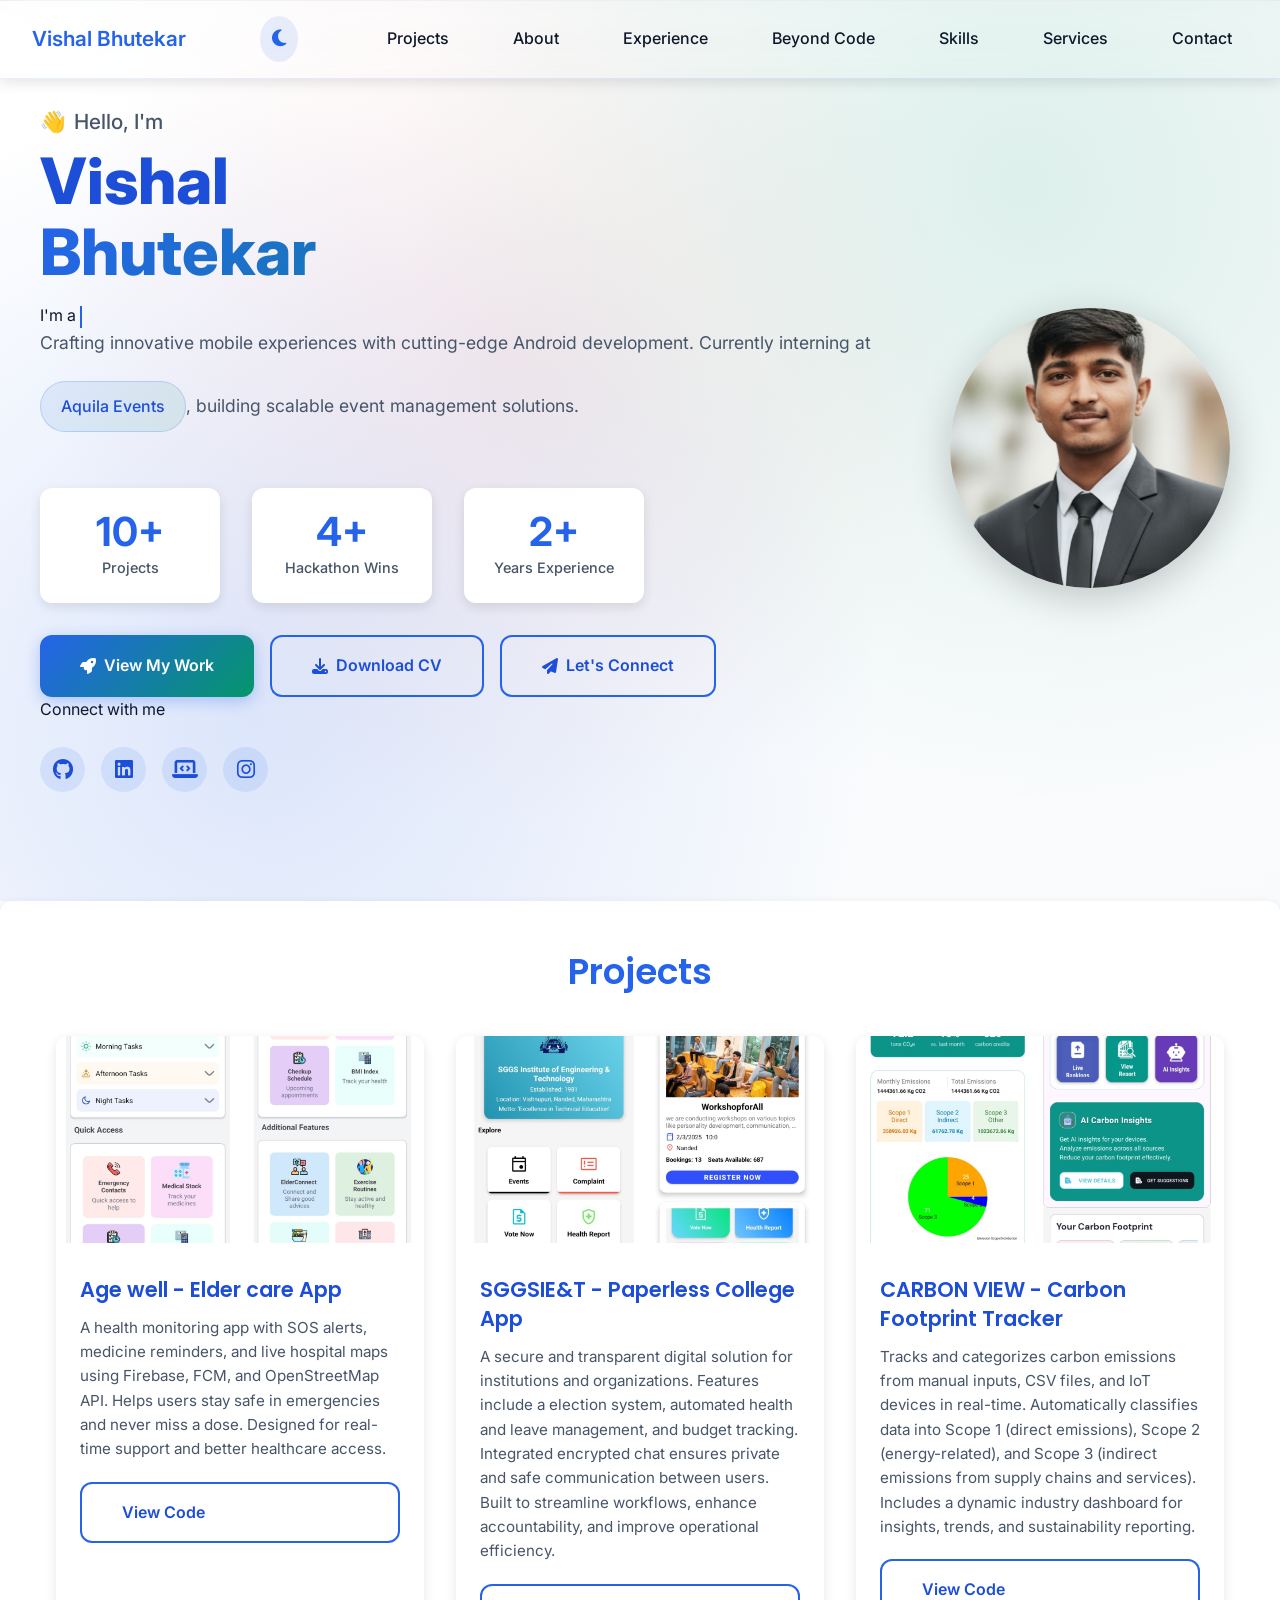
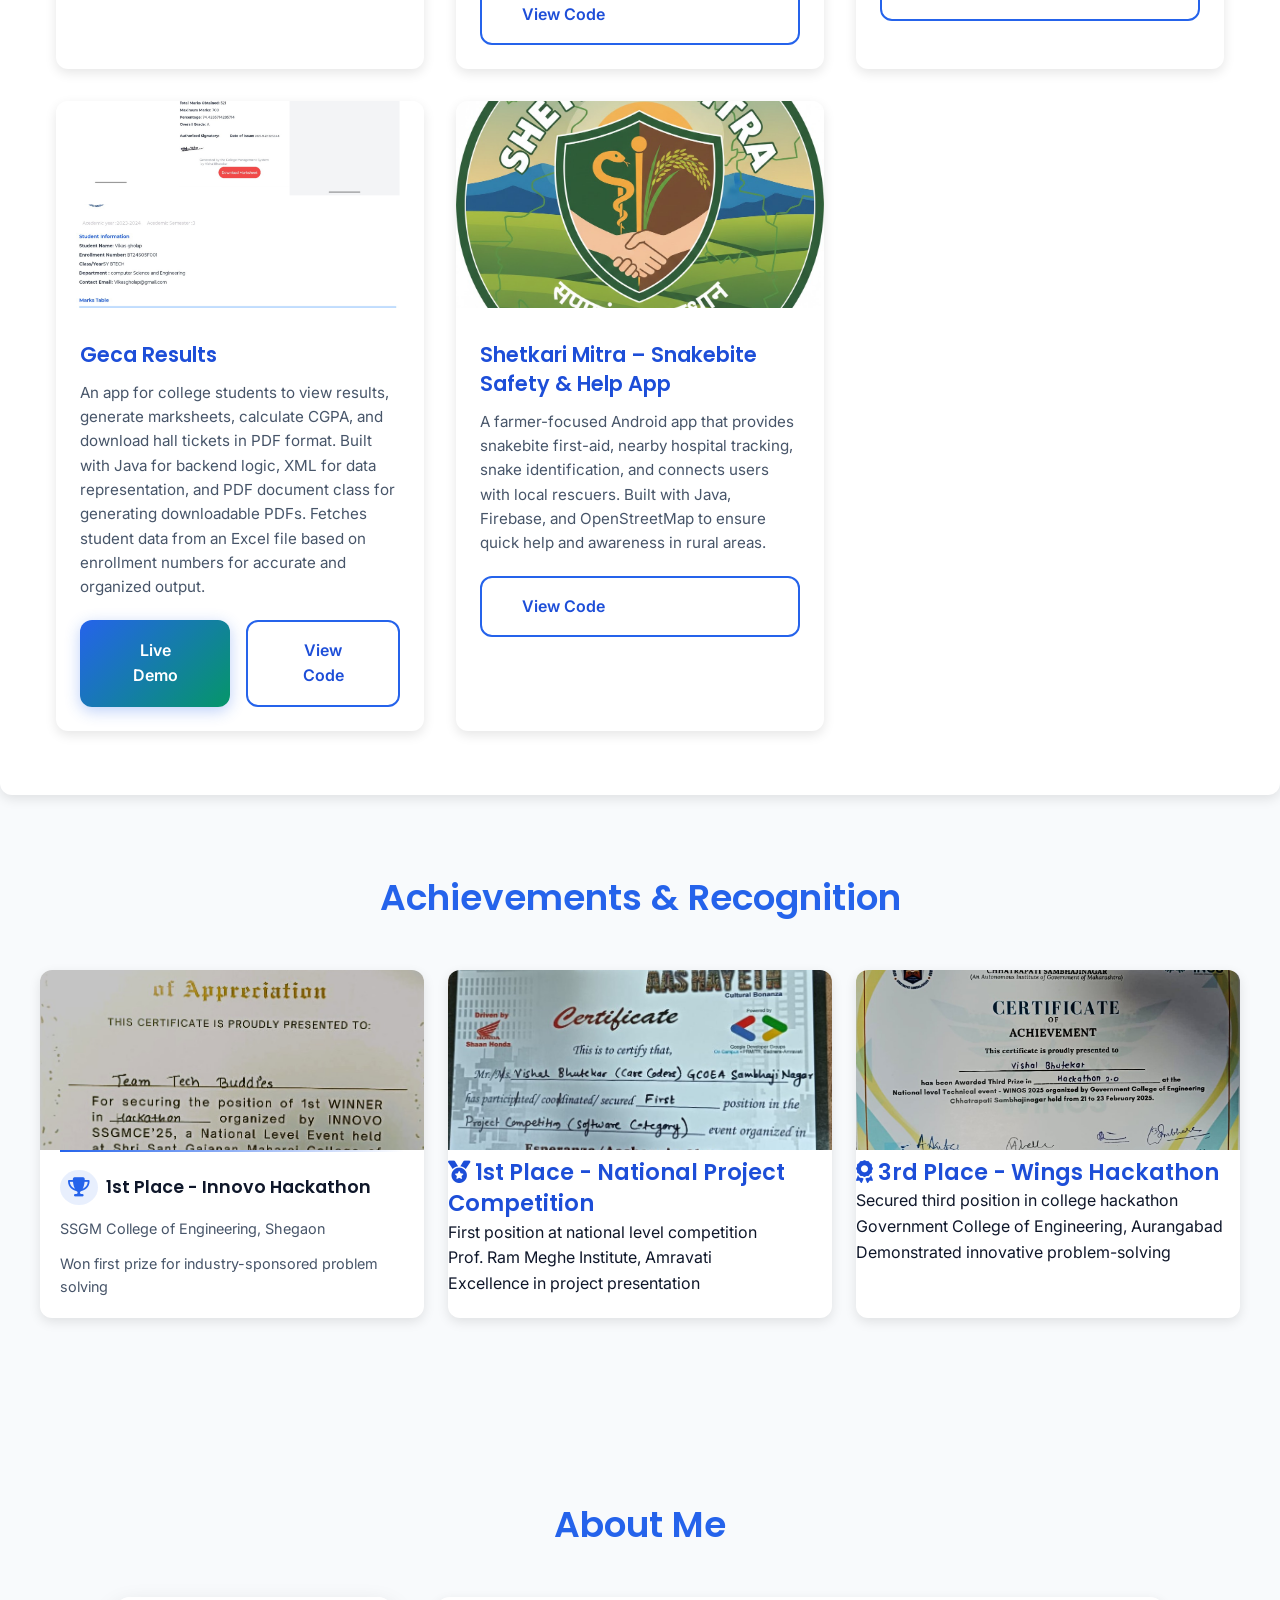
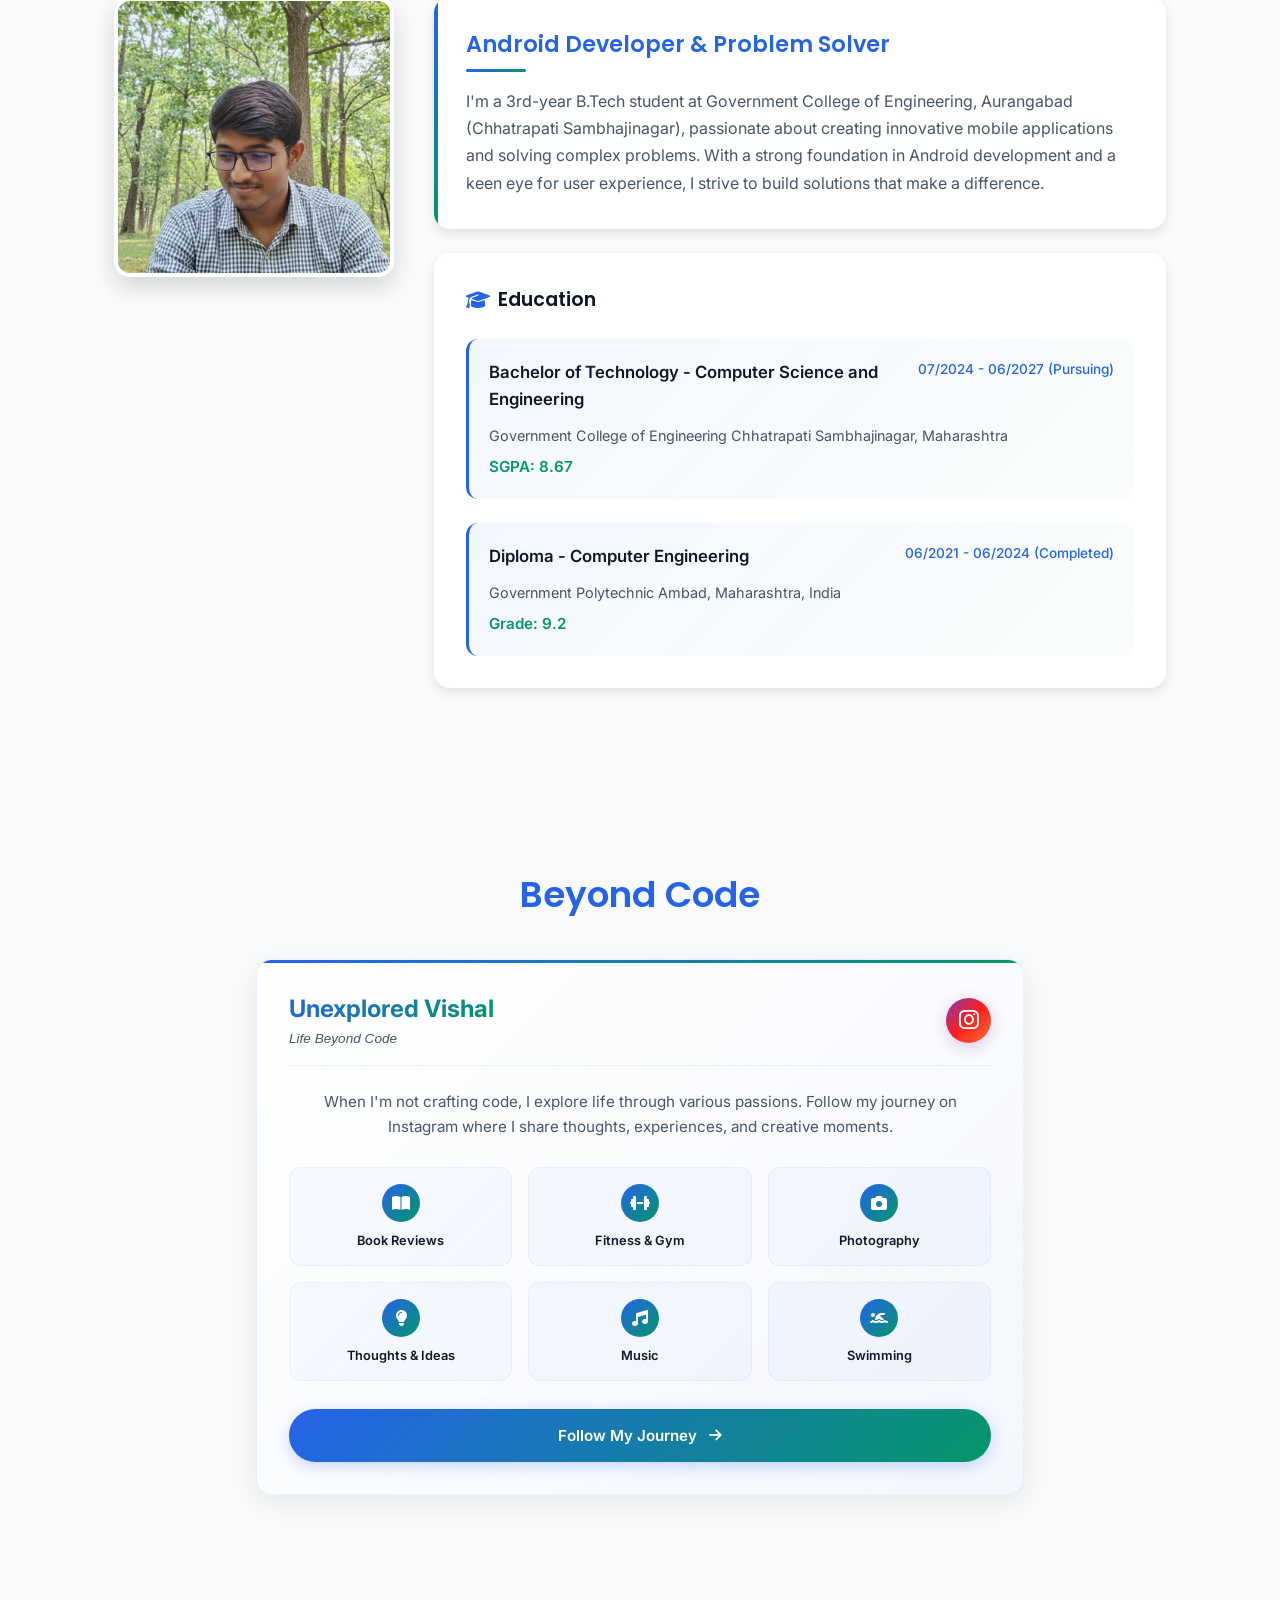
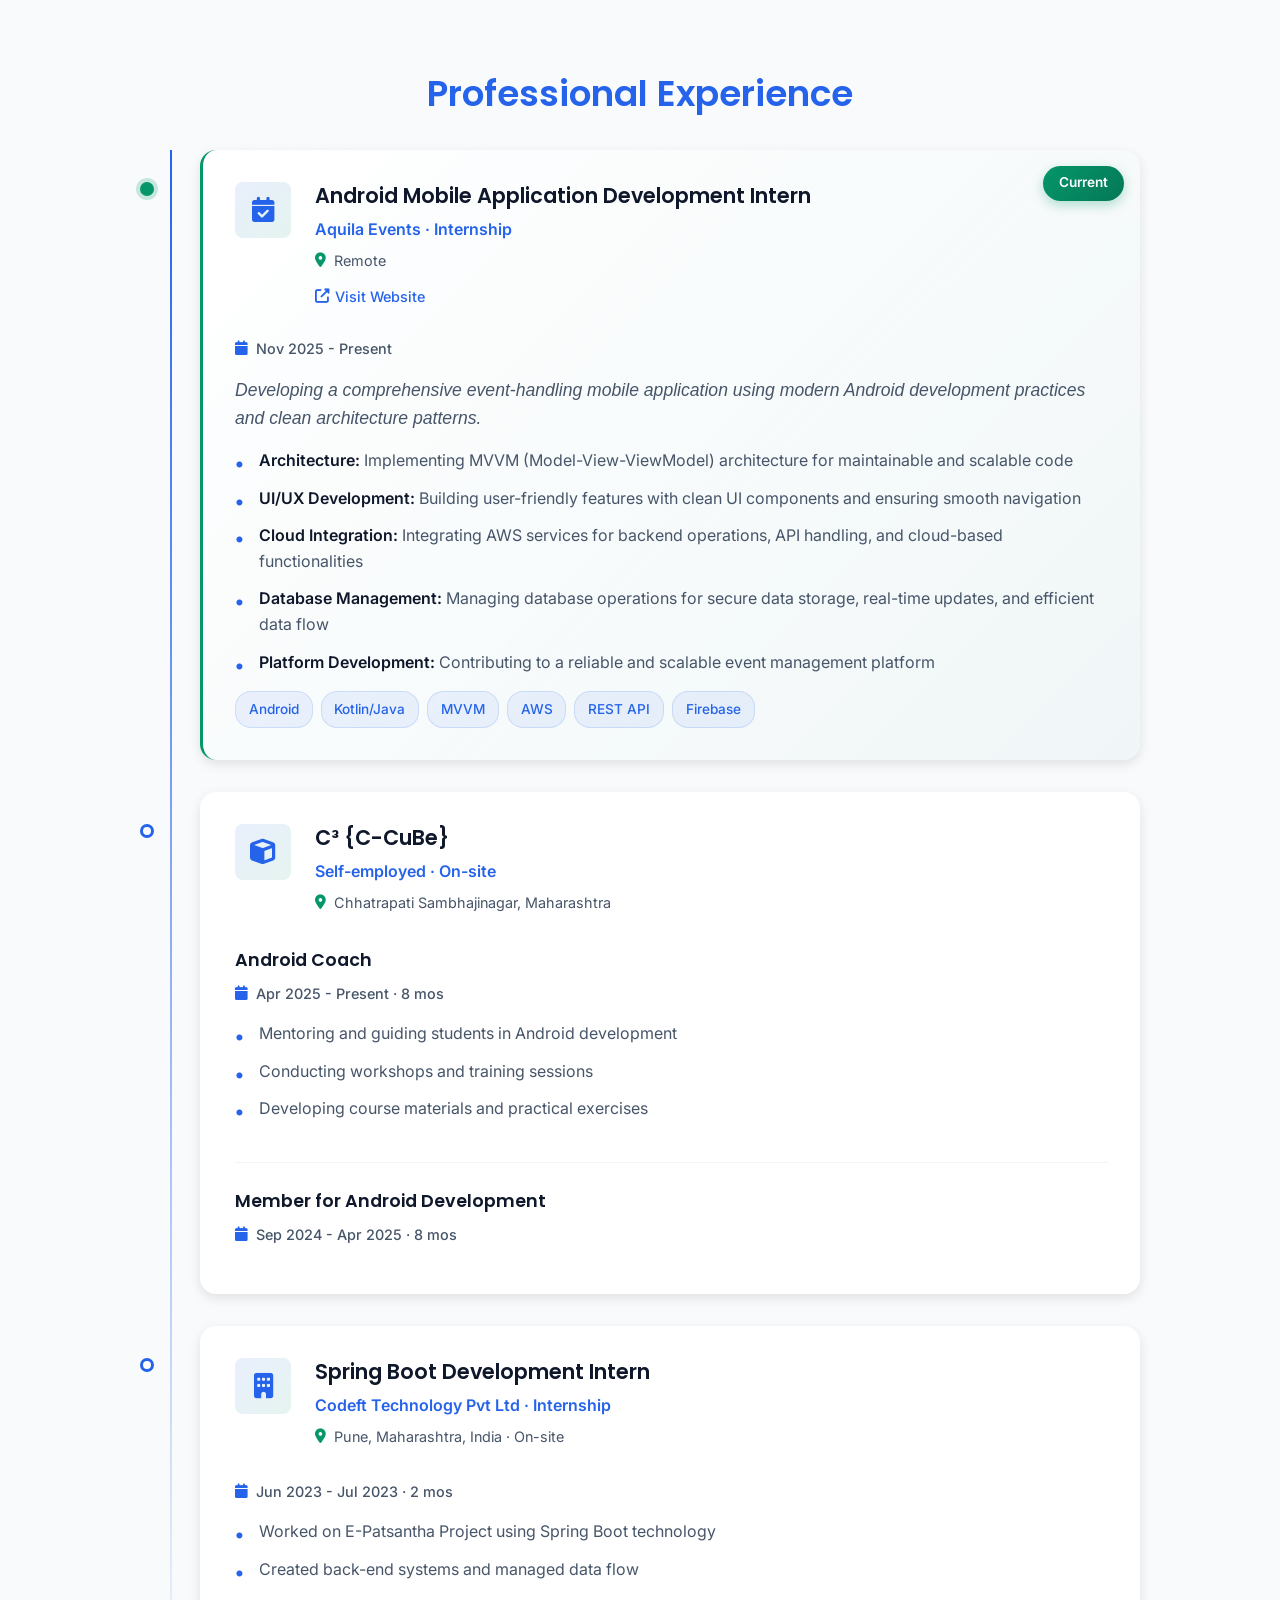
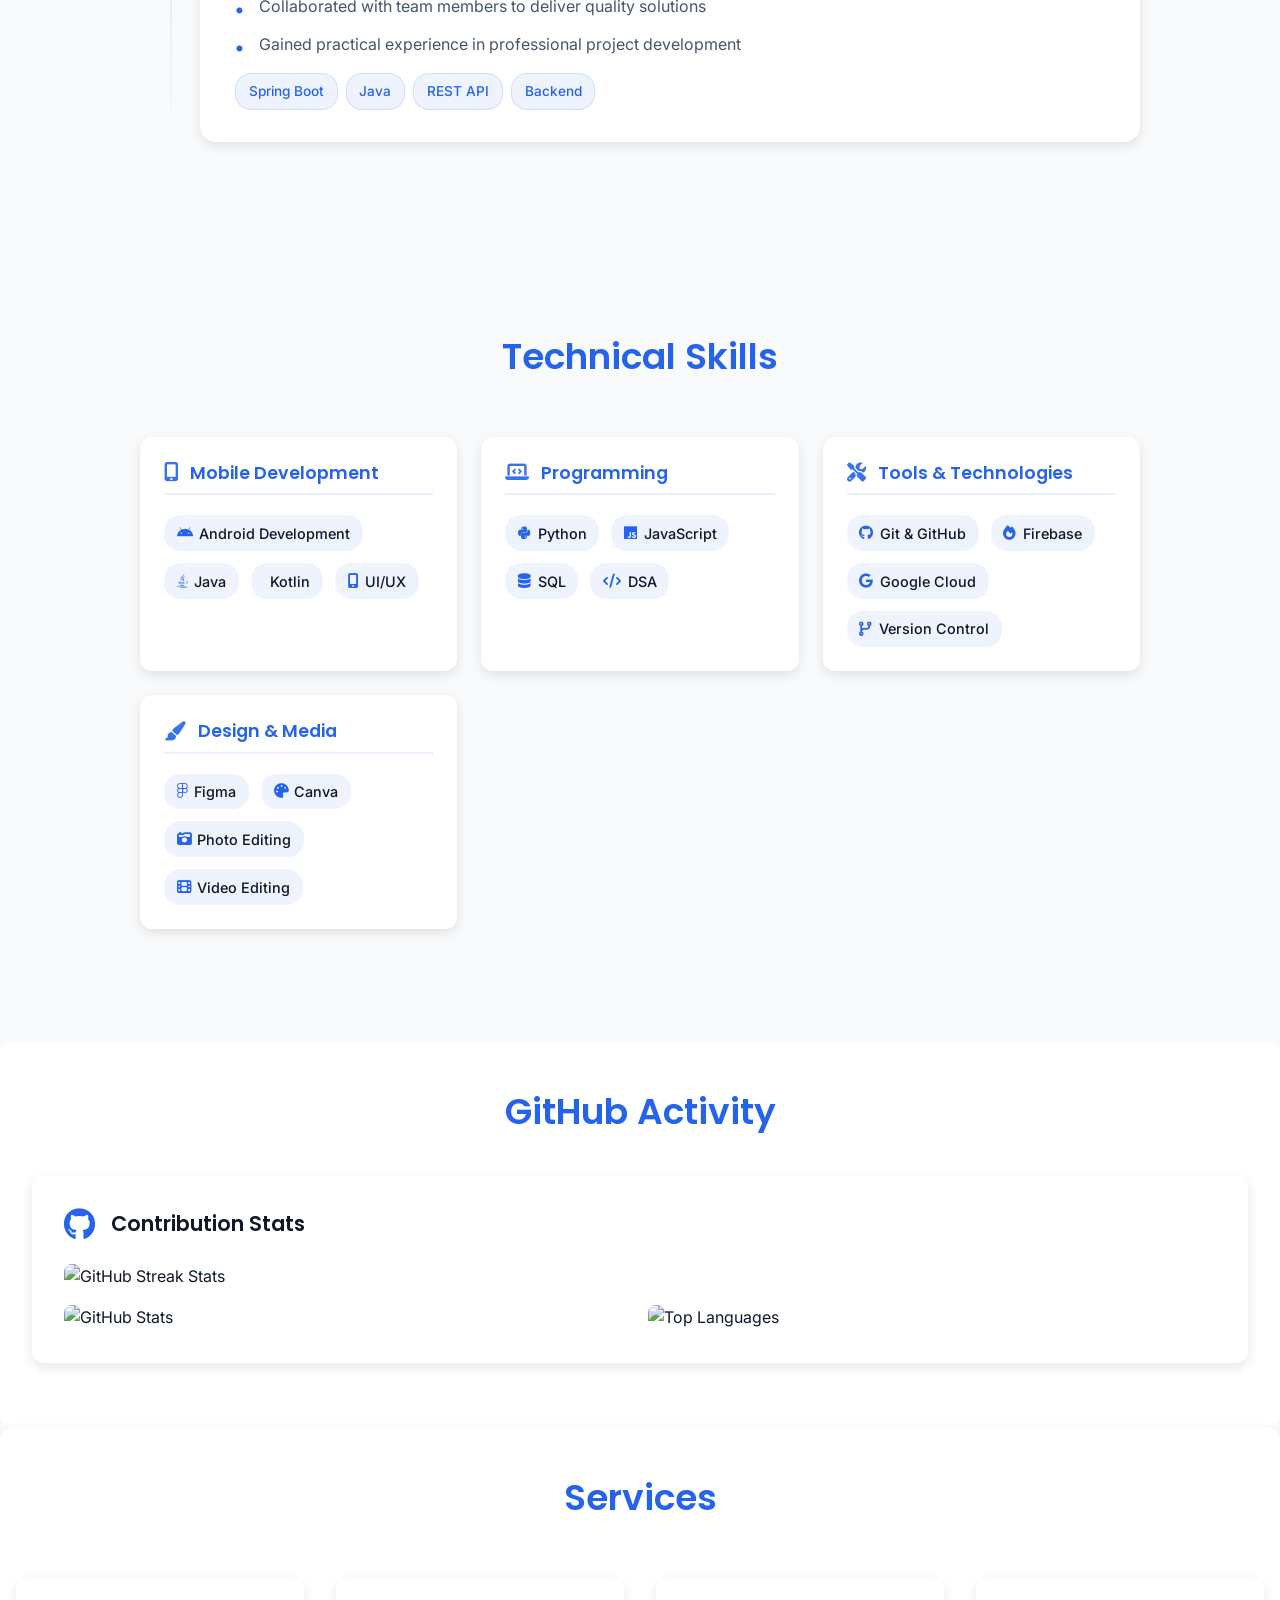
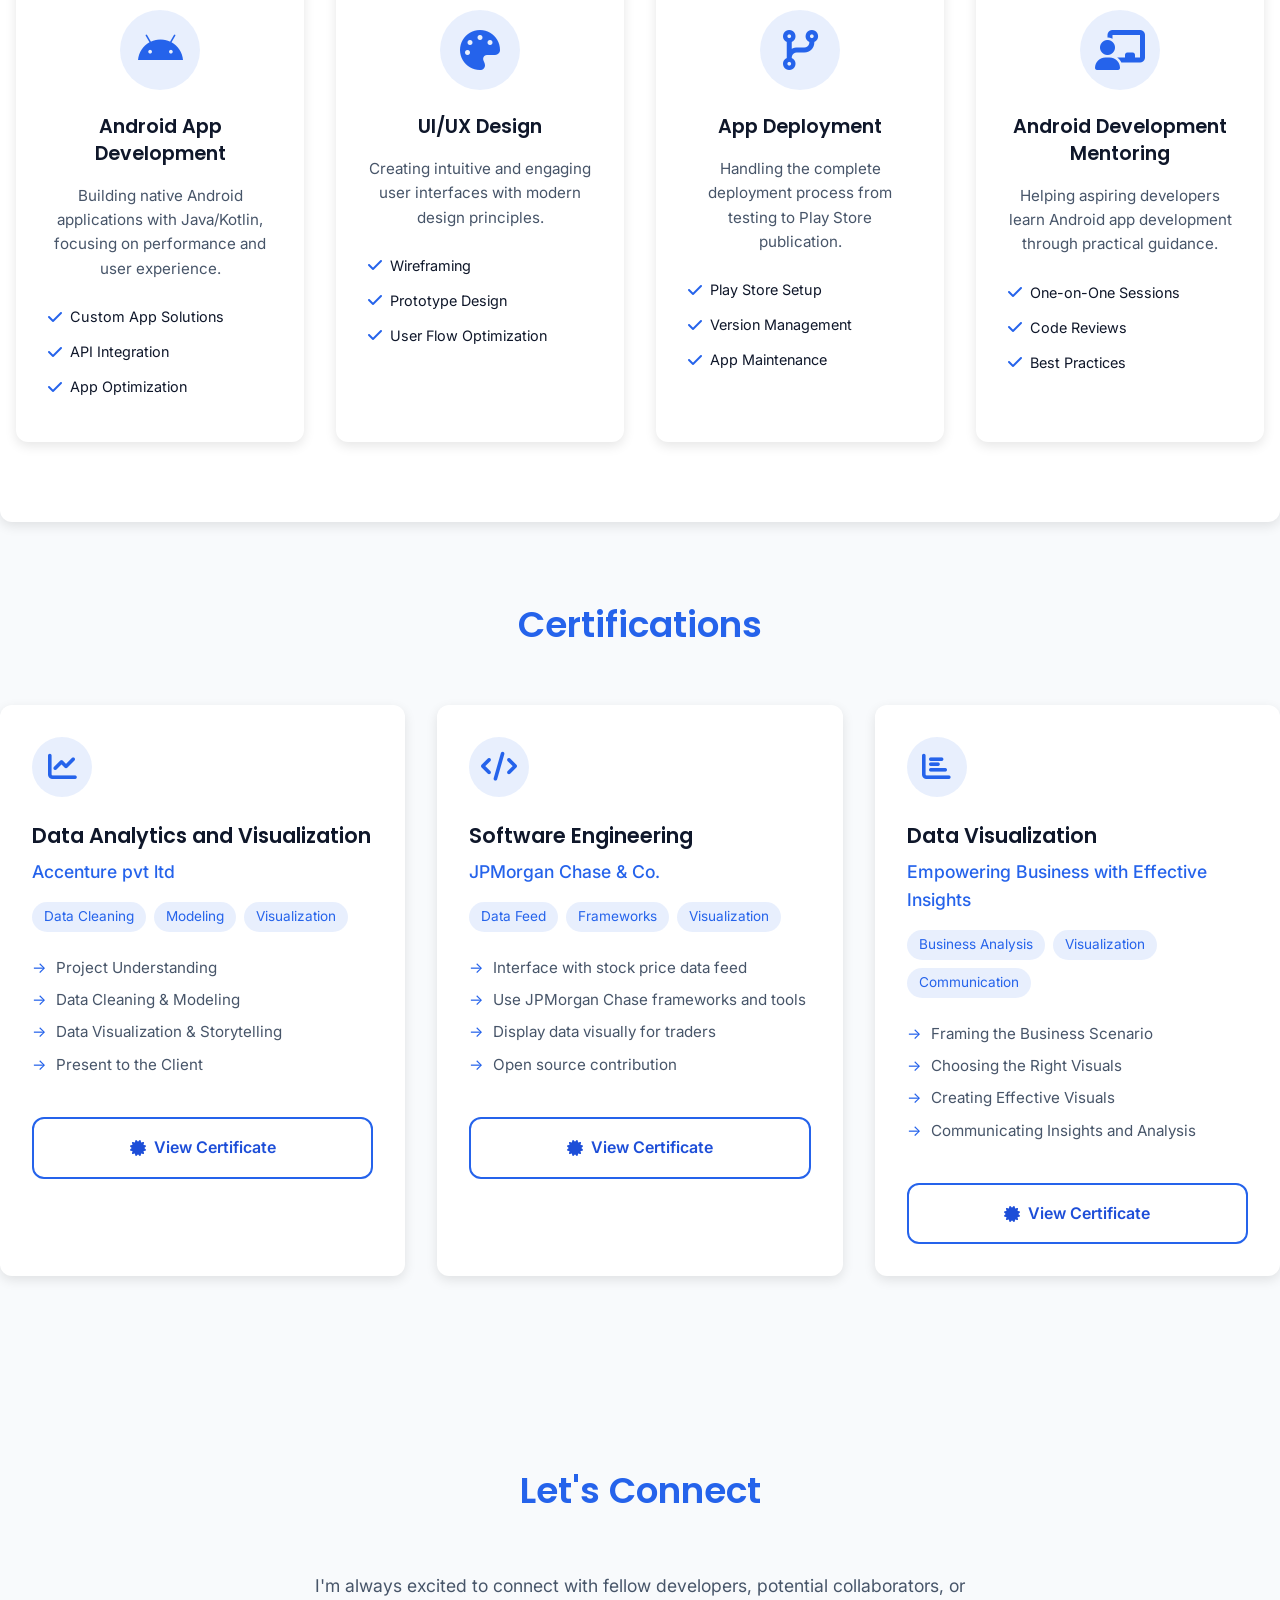
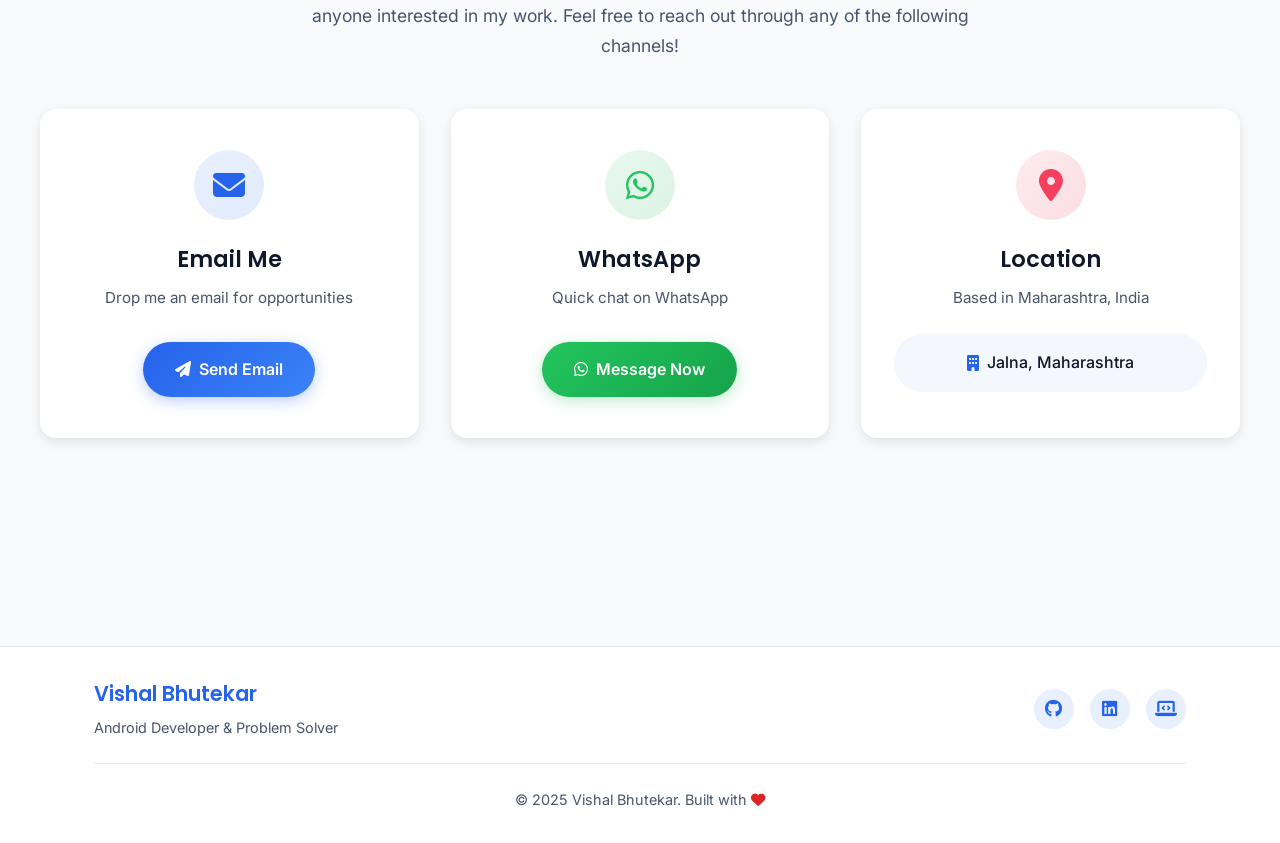
==== commit d55e5011: "solved image overflow issur" ====
--- a/index.html
+++ b/index.html
@@ -99,7 +99,7 @@
                         <span class="stat-label">Projects</span>
                     </div>
                     <div class="stat-item">
-                        <span class="stat-number">3+</span>
+                        <span class="stat-number">4+</span>
                         <span class="stat-label">Hackathon Wins</span>
                     </div>
                     <div class="stat-item">
@@ -112,7 +112,7 @@
                         <i class="fas fa-rocket"></i>
                         <span>View My Work</span>
                     </a>
-                    <a href="assets/vishal_cv.pdf" download class="btn-secondary">
+                    <a id="download-cv" href="assets/vishal_cv.pdf" download class="btn-secondary">
                         <i class="fas fa-download"></i>
                         <span>Download CV</span>
                     </a>
--- a/style.css
+++ b/style.css
@@ -552,8 +552,10 @@
     background: linear-gradient(135deg, var(--section-bg) 0%, var(--bg) 100%);
     min-height: 100vh;
     display: flex;
-    align-items: center;
-    padding: clamp(2rem, 5vw, 4rem) 0;
+    align-items: flex-start;
+    /* Add top offset to account for fixed navigation so hero content isn't hidden */
+    padding: clamp(2rem, 5vw, 4rem) 0 0;
+    padding-top: 6.5rem;
     position: relative;
     overflow: hidden;
 }
@@ -795,53 +797,19 @@
     display: flex;
     align-items: center;
     justify-content: center;
-}
-
-.profile-ring {
+    width: 300px;
+    height: 300px;
+}
+
+.hero-img {
     width: 280px;
     height: 280px;
+    border-radius: 50%;
+    object-fit: cover;
+    object-position: center;
     position: relative;
-    display: flex;
-    align-items: center;
-    justify-content: center;
-}
-
-.profile-ring::before {
-    content: '';
-    position: absolute;
-    inset: -10px;
-    border-radius: 50%;
-    background: linear-gradient(135deg, var(--primary), var(--accent), var(--primary));
-    background-size: 200% 200%;
-    animation: gradientRotate 3s ease infinite;
-    opacity: 0.6;
-}
-
-@keyframes gradientRotate {
-    0%, 100% { background-position: 0% 50%; }
-    50% { background-position: 100% 50%; }
-}
-
-.profile-ring::after {
-    content: '';
-    position: absolute;
-    inset: -5px;
-    border-radius: 50%;
-    background: var(--bg);
-}
-
-.hero-img {
-    width: 260px;
-    height: 260px;
-    object-fit: cover;
-    object-position: center center;
-    border-radius: 50%;
-    position: relative;
-    z-index: 2;
     box-shadow: 0 10px 40px rgba(0, 0, 0, 0.2);
     display: block;
-    aspect-ratio: 1/1;
-    transform: scale(1);
 }
 
 /* Responsive Hero */
@@ -870,16 +838,18 @@
 
     .profile-container {
         order: -1;
-    }
-
-    .profile-ring {
         width: 220px;
         height: 220px;
     }
 
     .hero-img {
-        width: 200px;
-        height: 200px;
+        width: 220px;
+        height: 220px;
+    }
+
+    /* Reduce hero top padding on medium screens */
+    .hero {
+        padding-top: 5.5rem;
     }
 
     .company-highlight {
@@ -896,14 +866,19 @@
         min-width: 100px;
     }
 
-    .profile-ring {
+    .profile-container {
         width: 180px;
         height: 180px;
     }
 
     .hero-img {
-        width: 160px;
-        height: 160px;
+        width: 180px;
+        height: 180px;
+    }
+
+    /* Tighten top spacing for small screens */
+    .hero {
+        padding-top: 5rem;
     }
 
     .btn {
--- a/style.css
+++ b/style.css
@@ -552,8 +552,10 @@
     background: linear-gradient(135deg, var(--section-bg) 0%, var(--bg) 100%);
     min-height: 100vh;
     display: flex;
-    align-items: center;
-    padding: clamp(2rem, 5vw, 4rem) 0;
+    align-items: flex-start;
+    /* Add top offset to account for fixed navigation so hero content isn't hidden */
+    padding: clamp(2rem, 5vw, 4rem) 0 0;
+    padding-top: 6.5rem;
     position: relative;
     overflow: hidden;
 }
@@ -795,53 +797,19 @@
     display: flex;
     align-items: center;
     justify-content: center;
-}
-
-.profile-ring {
+    width: 300px;
+    height: 300px;
+}
+
+.hero-img {
     width: 280px;
     height: 280px;
+    border-radius: 50%;
+    object-fit: cover;
+    object-position: center;
     position: relative;
-    display: flex;
-    align-items: center;
-    justify-content: center;
-}
-
-.profile-ring::before {
-    content: '';
-    position: absolute;
-    inset: -10px;
-    border-radius: 50%;
-    background: linear-gradient(135deg, var(--primary), var(--accent), var(--primary));
-    background-size: 200% 200%;
-    animation: gradientRotate 3s ease infinite;
-    opacity: 0.6;
-}
-
-@keyframes gradientRotate {
-    0%, 100% { background-position: 0% 50%; }
-    50% { background-position: 100% 50%; }
-}
-
-.profile-ring::after {
-    content: '';
-    position: absolute;
-    inset: -5px;
-    border-radius: 50%;
-    background: var(--bg);
-}
-
-.hero-img {
-    width: 260px;
-    height: 260px;
-    object-fit: cover;
-    object-position: center center;
-    border-radius: 50%;
-    position: relative;
-    z-index: 2;
     box-shadow: 0 10px 40px rgba(0, 0, 0, 0.2);
     display: block;
-    aspect-ratio: 1/1;
-    transform: scale(1);
 }
 
 /* Responsive Hero */
@@ -870,16 +838,18 @@
 
     .profile-container {
         order: -1;
-    }
-
-    .profile-ring {
         width: 220px;
         height: 220px;
     }
 
     .hero-img {
-        width: 200px;
-        height: 200px;
+        width: 220px;
+        height: 220px;
+    }
+
+    /* Reduce hero top padding on medium screens */
+    .hero {
+        padding-top: 5.5rem;
     }
 
     .company-highlight {
@@ -896,14 +866,19 @@
         min-width: 100px;
     }
 
-    .profile-ring {
+    .profile-container {
         width: 180px;
         height: 180px;
     }
 
     .hero-img {
-        width: 160px;
-        height: 160px;
+        width: 180px;
+        height: 180px;
+    }
+
+    /* Tighten top spacing for small screens */
+    .hero {
+        padding-top: 5rem;
     }
 
     .btn {
